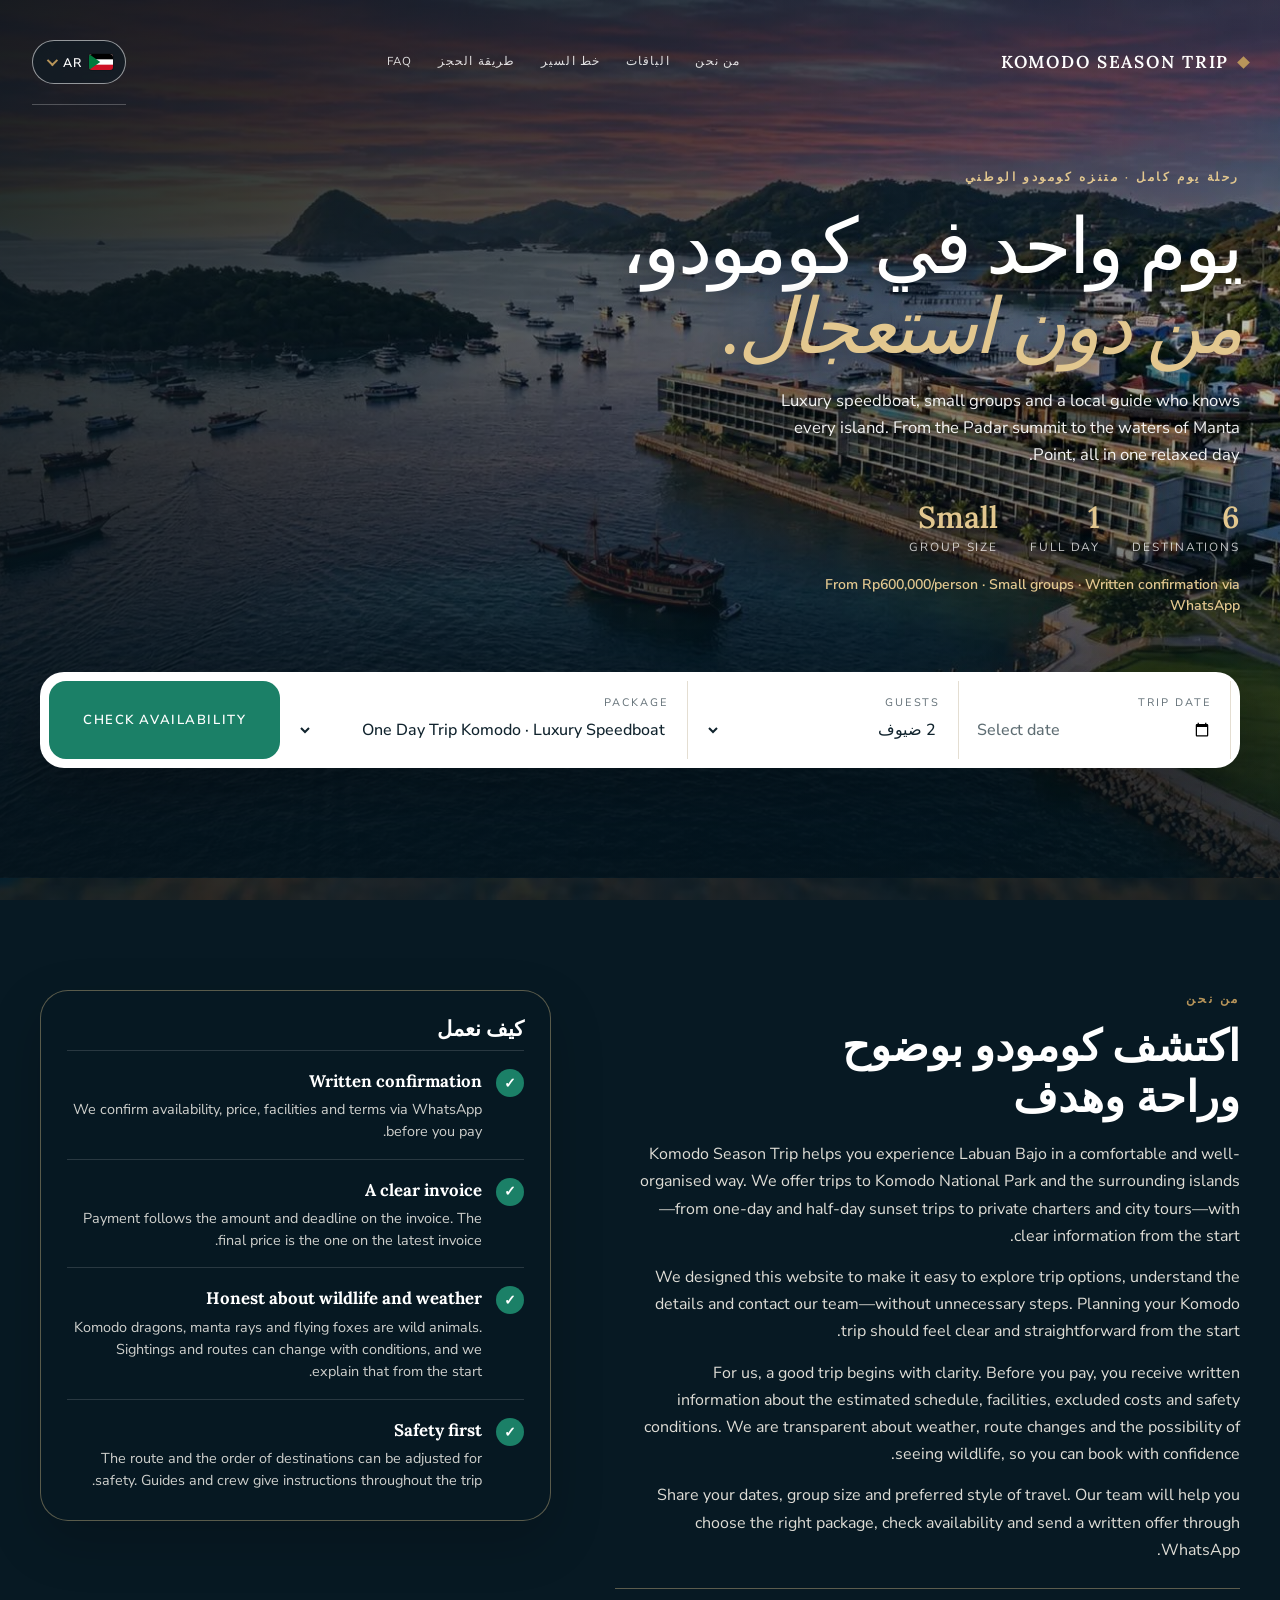
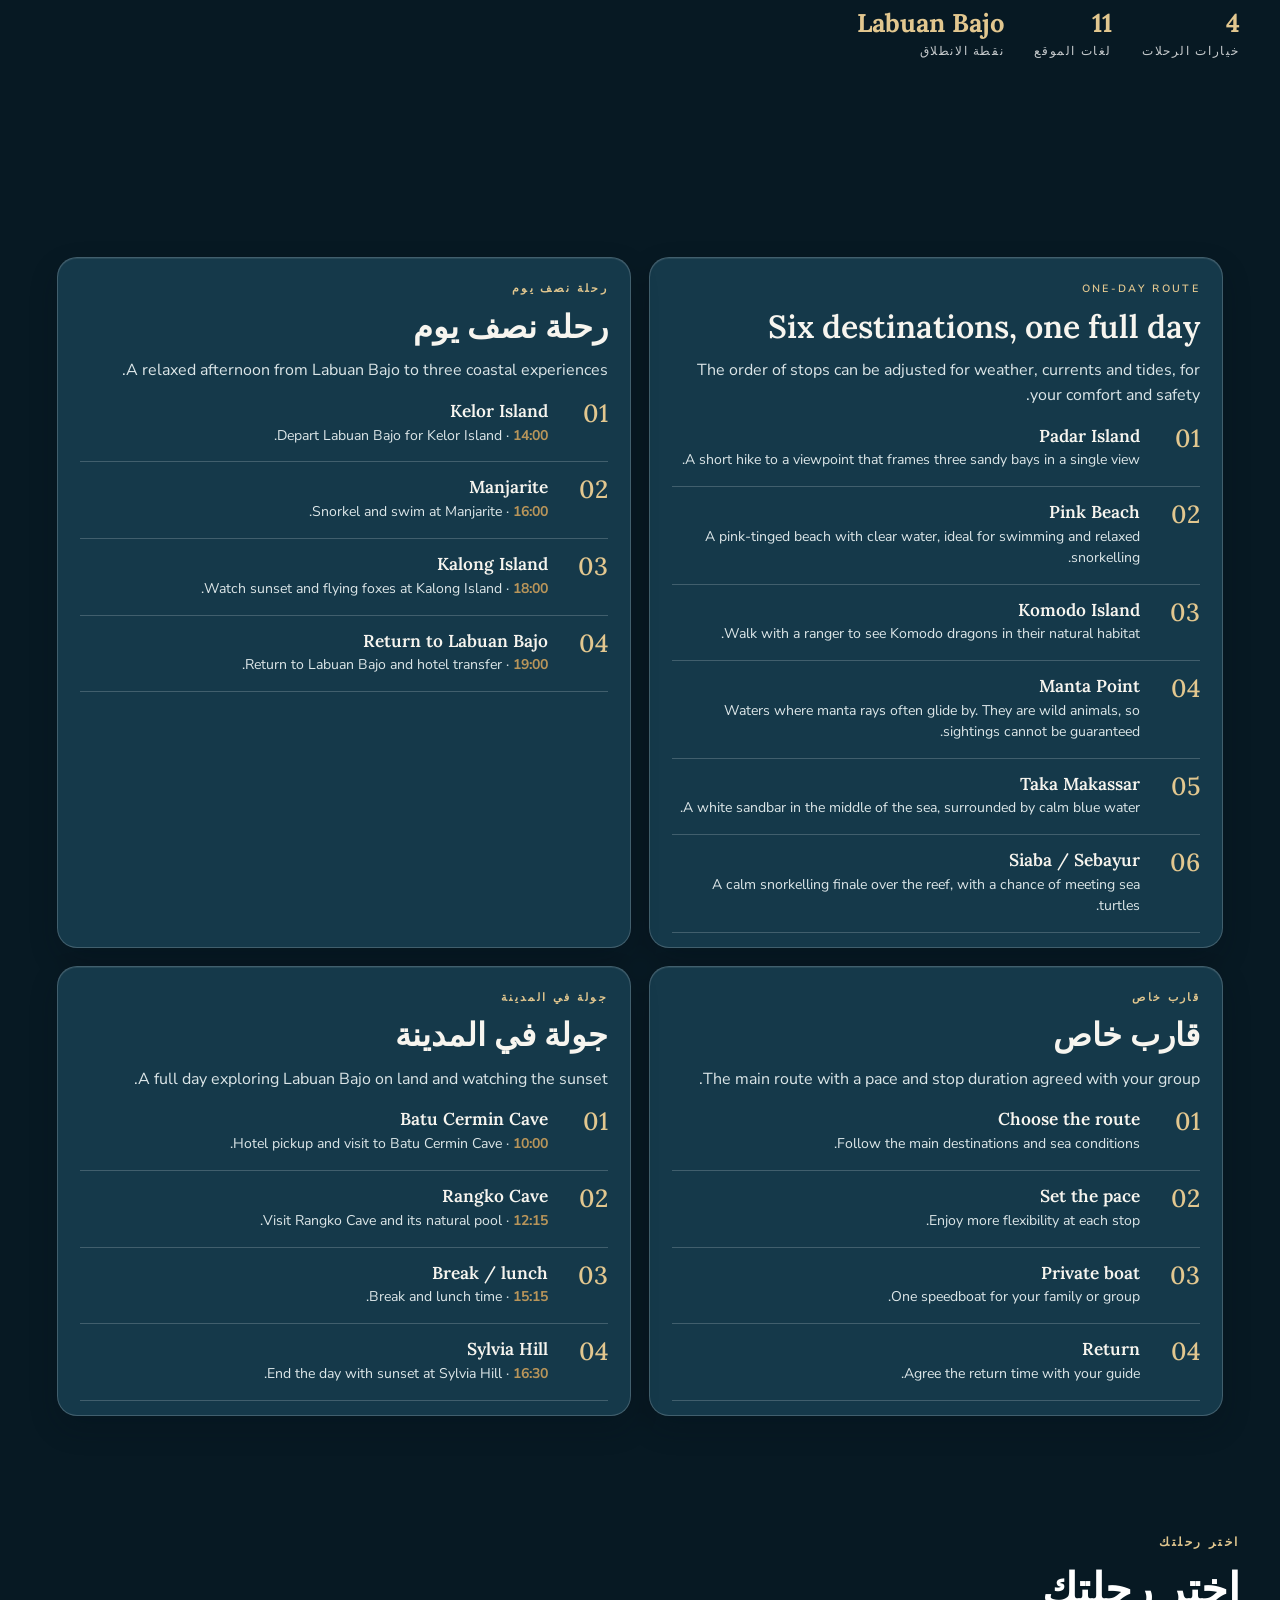
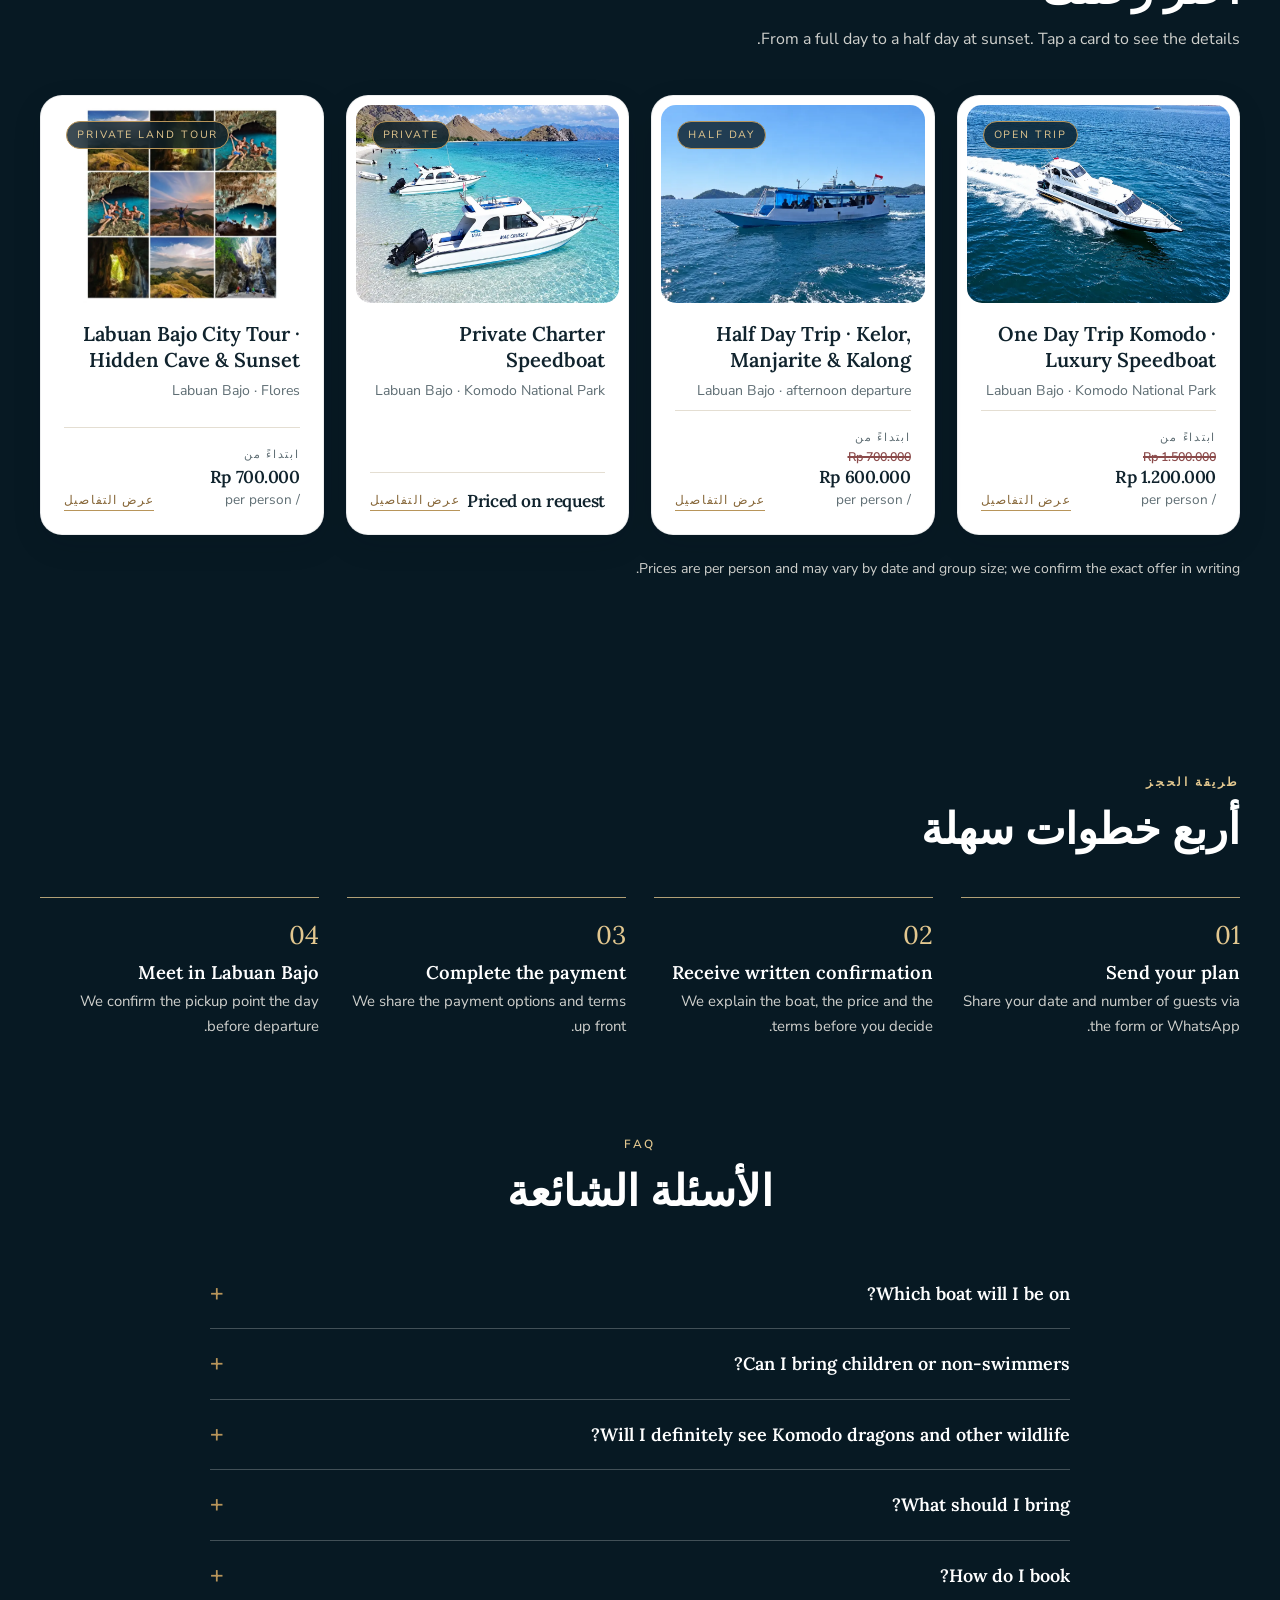
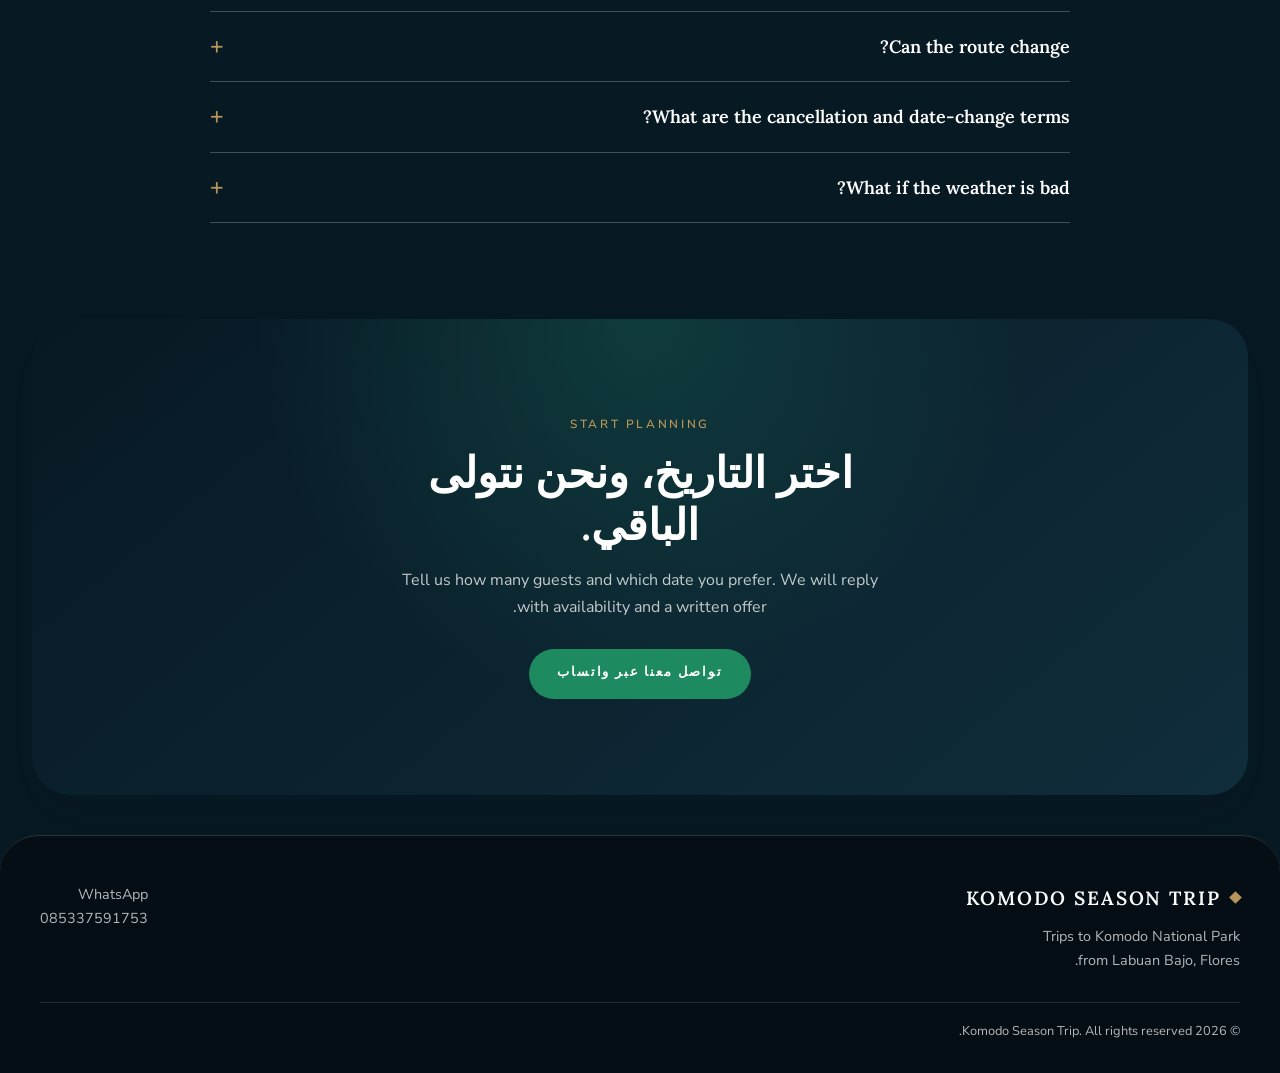
==== ar.html @ c56b6c40 "Add files via upload" ====
<!DOCTYPE html>
<html lang="ar" dir="rtl">
<head>
<meta charset="UTF-8">
<meta name="viewport" content="width=device-width, initial-scale=1, viewport-fit=cover">
<title>رحلات جزر كومودو من لابوان باجو | Komodo Season Trip</title>
<meta name="description" content="Komodo National Park tours from Labuan Bajo: luxury speedboat one day trip, half day sunset at Kalong Island, private charter and Rangko Cave city tour. Small groups, book via WhatsApp.">
<meta name="robots" content="index,follow,max-image-preview:large">
<meta property="og:type" content="website"><meta property="og:site_name" content="Komodo Season Trip">
<meta property="og:title" content="Komodo Island Tours from Labuan Bajo | Komodo Season Trip"><meta property="og:description" content="Komodo National Park tours from Labuan Bajo: luxury speedboat one day trip, half day sunset at Kalong Island, private charter and Rangko Cave city tour. Small groups, book via WhatsApp.">
<meta property="og:locale" content="ar_AE"><meta property="og:locale:alternate" content="id_ID"><meta property="og:locale:alternate" content="zh_CN"><meta property="og:locale:alternate" content="ms_MY"><meta property="og:locale:alternate" content="ru_RU"><meta property="og:locale:alternate" content="es_ES"><meta property="og:locale:alternate" content="pt_PT"><meta property="og:locale:alternate" content="it_IT"><meta property="og:locale:alternate" content="de_DE">
<meta property="og:image" content="https://darwin9415.github.io/Komodo-season-trip/hero.webp">
<meta name="twitter:card" content="summary_large_image">
<link rel="alternate" hreflang="id" href="https://darwin9415.github.io/Komodo-season-trip/">
<link rel="alternate" hreflang="en" href="https://darwin9415.github.io/Komodo-season-trip/en.html">
<link rel="alternate" hreflang="zh" href="https://darwin9415.github.io/Komodo-season-trip/zh.html">
<link rel="alternate" hreflang="ms" href="https://darwin9415.github.io/Komodo-season-trip/ms.html">
<link rel="alternate" hreflang="ru" href="https://darwin9415.github.io/Komodo-season-trip/ru.html">
<link rel="alternate" hreflang="es" href="https://darwin9415.github.io/Komodo-season-trip/es.html">
<link rel="alternate" hreflang="pt" href="https://darwin9415.github.io/Komodo-season-trip/pt.html">
<link rel="alternate" hreflang="it" href="https://darwin9415.github.io/Komodo-season-trip/it.html">
<link rel="alternate" hreflang="de" href="https://darwin9415.github.io/Komodo-season-trip/de.html"><link rel="alternate" hreflang="fr" href="https://darwin9415.github.io/Komodo-season-trip/fr.html"><link rel="alternate" hreflang="ar" href="https://darwin9415.github.io/Komodo-season-trip/ar.html">
<link rel="alternate" hreflang="x-default" href="https://darwin9415.github.io/Komodo-season-trip/">
<link rel="canonical" href="https://darwin9415.github.io/Komodo-season-trip/en.html">
<meta property="og:url" content="https://darwin9415.github.io/Komodo-season-trip/en.html">
<link rel="preconnect" href="https://fonts.googleapis.com">
<link rel="preconnect" href="https://fonts.gstatic.com" crossorigin>
<link href="https://fonts.googleapis.com/css2?family=Lora:ital,wght@0,500;0,600;0,700;1,500&family=Nunito+Sans:wght@400;500;600;700&display=swap" rel="stylesheet">
<script type="application/ld+json">{"@context": "https://schema.org", "@graph": [{"@type": "TravelAgency", "name": "Komodo Season Trip", "telephone": "+6285337591753", "areaServed": "Labuan Bajo, Flores, Indonesia", "description": "Komodo National Park tours from Labuan Bajo: luxury speedboat one day trip, half day sunset at Kalong Island, private charter and Rangko Cave city tour. Small groups, book via WhatsApp."}, {"@type": "TouristTrip", "name": "One Day Trip Komodo · Luxury Speedboat", "description": "An open (shared) full-day trip to six destinations in Komodo National Park by tourist speedboat from Labuan Bajo: Padar Island, Pink Beach, Komodo Island, Manta Point, Taka Makassar and Siaba or Sebayur. Hotel pickup in the Labuan Bajo area, lunch and a local guide are included.", "provider": {"@type": "TravelAgency", "name": "Komodo Season Trip"}, "offers": {"@type": "Offer", "priceCurrency": "IDR", "price": "1500000", "availability": "https://schema.org/InStock"}}, {"@type": "TouristTrip", "name": "رحلة نصف يوم · Kelor, Manjarite & Kalong", "description": "A relaxed half-day trip: sail from Labuan Bajo in the afternoon, stop at the unspoiled beach of Kelor Island, snorkel at Manjarite, then end the day with the sunset and thousands of flying foxes at Kalong Island. Hotel pickup and drop-off are included.", "provider": {"@type": "TravelAgency", "name": "Komodo Season Trip"}, "offers": {"@type": "Offer", "priceCurrency": "IDR", "price": "700000", "availability": "https://schema.org/InStock"}}, {"@type": "TouristTrip", "name": "Private Charter Speedboat", "description": "Charter a whole speedboat just for your family or group. The route follows the main package, while the pace and the time spent at each stop follow your wishes.", "provider": {"@type": "TravelAgency", "name": "Komodo Season Trip"}}, {"@type": "TouristTrip", "name": "Labuan Bajo جولة في المدينة · Hidden Cave & Sunset", "description": "A private day exploring the land side of Labuan Bajo: walking through Batu Cermin Cave, swimming in the clear pool of Rangko Cave, then ending with sunset at Sylvia Hill. Three experiences in one trip for 2–6 guests.", "provider": {"@type": "TravelAgency", "name": "Komodo Season Trip"}, "offers": {"@type": "Offer", "priceCurrency": "IDR", "price": "700000", "availability": "https://schema.org/InStock"}}]}</script>
<style>
:root{--navy:#08151f;--navy2:#0f2a3c;--gold:#b8955a;--gold2:#dcc08c;--ivory:#f6f3ed;--stone:#ebe5d9;--ink:#101c27;--muted:#67727c;--line:#e0d9ca;
--serif:"Lora",Georgia,"Times New Roman",serif;--sans:"Nunito Sans","Segoe UI",Arial,sans-serif}
*{box-sizing:border-box;margin:0;padding:0}
html{scroll-behavior:smooth}
body{font-variant-numeric:lining-nums;font-family:var(--sans);background:var(--ivory);color:var(--ink);line-height:1.65;font-size:16px;-webkit-font-smoothing:antialiased}
a{color:inherit;text-decoration:none}
svg{display:block}
:focus-visible{outline:2px solid var(--gold);outline-offset:3px}
.wrap{width:min(1140px,90%);margin-inline:auto}
.hide{display:none!important}
.eyebrow{font-size:.74rem;letter-spacing:.22em;text-transform:uppercase;color:var(--gold);font-weight:600}
h1,h2,h3{font-family:var(--serif);font-weight:600;letter-spacing:0;line-height:1.2}
h2{font-size:clamp(1.8rem,3.8vw,2.7rem)}
.btn{display:inline-block;background:var(--gold);color:#08151f;border:0;border-radius:2px;padding:14px 28px;font:600 .82rem var(--sans);letter-spacing:.14em;text-transform:uppercase;cursor:pointer;transition:background .2s}
.btn:hover{background:var(--gold2)}
.btn.ghost{background:transparent;color:inherit;border:1px solid currentColor}
.btn.ghost:hover{background:rgba(184,149,90,.12)}

/* header */
header.top{position:absolute;inset:0 0 auto;z-index:10;color:#fff}
.top .wrap{display:flex;align-items:center;justify-content:space-between;padding-block:24px;gap:20px}
.logo{font-family:var(--serif);font-size:1.15rem;font-weight:600;letter-spacing:.12em;text-transform:uppercase;display:flex;align-items:center;gap:12px}
.logo i{width:9px;height:9px;background:var(--gold);transform:rotate(45deg)}
nav.menu{display:flex;gap:34px;font-size:.82rem;letter-spacing:.12em;text-transform:uppercase}
nav.menu a{opacity:.85;padding:4px 0;border-bottom:1px solid transparent}
nav.menu a:hover{opacity:1;border-color:var(--gold)}
.top .btn{padding:10px 20px}
@media(max-width:860px){nav.menu{display:none}}

/* hero */
.hero{position:relative;color:#fff;min-height:720px;padding:190px 0 0;overflow:hidden;background:#08151f center/cover no-repeat}
.glow{position:absolute;right:10%;top:150px;width:420px;height:420px;border-radius:50%;background:radial-gradient(circle,rgba(220,192,140,.55),rgba(184,149,90,0) 66%);pointer-events:none}
.hero svg.scene{position:absolute;left:0;right:0;bottom:0;width:100%;height:42%;min-height:200px}
.hero .wrap{position:relative;z-index:2}
.hero h1{font-size:clamp(2.4rem,6vw,4.7rem);max-width:12ch;margin-top:18px;font-weight:500}
.hero h1 em{color:var(--gold2);font-style:italic}
.hero .lead{margin-top:22px;max-width:50ch;font-size:1.06rem;color:rgba(255,255,255,.82)}
.facts{display:flex;gap:34px;margin-top:34px;flex-wrap:wrap}
.facts div b{display:block;font-family:var(--serif);font-size:1.8rem;font-weight:600;color:var(--gold2);line-height:1}
.facts div span{font-size:.74rem;letter-spacing:.16em;text-transform:uppercase;opacity:.75}
.cari{position:relative;z-index:3;margin-top:56px;margin-bottom:-52px;background:#fff;color:var(--ink);padding:10px;display:grid;grid-template-columns:1fr 1fr 1.5fr auto;gap:0;box-shadow:0 30px 60px rgba(4,12,20,.35)}
.cari > div{padding:12px 20px;border-right:1px solid var(--line)}
.cari label{display:block;font-size:.68rem;letter-spacing:.18em;text-transform:uppercase;color:var(--muted);margin-bottom:2px}
.cari input,.cari select{width:100%;border:0;background:transparent;font:500 1rem var(--sans);color:var(--ink);padding:4px 0}
.cari .btn{align-self:stretch;border-radius:0;padding-inline:34px}
@media(max-width:900px){.cari{grid-template-columns:1fr 1fr;margin-bottom:-90px}.cari > div{border-bottom:1px solid var(--line)}.cari .btn{grid-column:1/-1;padding-block:16px}}
@media(max-width:520px){.cari{grid-template-columns:1fr}.cari > div{border-right:0}}


section{padding-block:80px}
.sec-head{max-width:640px;margin-bottom:42px}
.sec-head p{color:var(--muted);margin-top:12px}

/* paket */
.cards{display:grid;grid-template-columns:repeat(4,1fr);gap:24px}
@media(max-width:1100px){.cards{grid-template-columns:1fr 1fr}}
@media(max-width:620px){.cards{grid-template-columns:1fr}}
.card{background:#fff;border:1px solid var(--line);cursor:pointer;display:flex;flex-direction:column;transition:transform .25s,box-shadow .25s}
.card:hover{transform:translateY(-4px);box-shadow:0 22px 40px rgba(8,21,31,.12)}
.thumb{height:220px;position:relative;display:grid;place-items:center;color:var(--gold2)}
.has-photo{background-size:cover;background-position:center}.has-photo svg{display:none}
.t1{background:linear-gradient(145deg,#0f2a3c,#08151f)}
.t2{background:linear-gradient(145deg,#14485a,#0a2233)}
.t3{background:linear-gradient(145deg,#1d3a4a,#0a1b27)}
.thumb svg{width:84px;height:84px;opacity:.9}
.tag{position:absolute;left:16px;top:16px;background:rgba(8,21,31,.6);backdrop-filter:blur(4px);font-size:.66rem;letter-spacing:.18em;text-transform:uppercase;border:1px solid var(--gold);color:var(--gold2);padding:4px 10px}
.card .body{padding:24px;display:flex;flex-direction:column;gap:6px;flex:1}
.card h3{font-size:1.25rem}
.where{color:var(--muted);font-size:.88rem}
.score{font-size:.88rem;color:var(--muted)}.score b{color:var(--gold)}
.meta{margin-top:auto;padding-top:18px;border-top:1px solid var(--line);display:flex;justify-content:space-between;align-items:end;gap:10px}
.price small{display:block;font-size:.68rem;letter-spacing:.16em;text-transform:uppercase;color:var(--muted)}
.meta .price{display:flex;flex-direction:column;align-items:flex-start;gap:2px;min-width:0}.meta .price .price-old{display:block!important;margin:0;color:#8b4b4b;font-family:var(--sans);font-size:.86rem;font-weight:600;line-height:1.25;text-decoration-line:line-through;text-decoration-color:#8b4b4b;text-decoration-thickness:2px;white-space:nowrap}.meta .price strong{display:block;color:var(--ink);font-size:1.4rem;line-height:1.2}.price .price-old{display:block;margin:2px 0 0;color:var(--muted);font-size:.82rem;font-weight:500;line-height:1.2;text-decoration:line-through;text-decoration-thickness:1.5px}.price strong{font-family:var(--serif);font-size:1.35rem;font-weight:600}
.price em{font-style:normal;color:var(--muted);font-size:.85rem}
.more{font-size:.74rem;letter-spacing:.16em;text-transform:uppercase;color:var(--gold);border-bottom:1px solid var(--gold)}
.note{margin-top:22px;font-size:.88rem;color:var(--muted)}

/* rute */
.rute{background:linear-gradient(135deg,#fbfaf5 0%,#f7f5ed 48%,#eef5f2 100%);border:1px solid rgba(184,149,90,.22);box-shadow:0 18px 44px rgba(8,21,31,.10)}
.rgrid{display:grid;grid-template-columns:.9fr 1.1fr;gap:60px}
@media(max-width:860px){.rgrid{grid-template-columns:1fr;gap:30px}}
.rgrid .sec-head{position:sticky;top:40px;align-self:start}
@media(max-width:860px){.rgrid .sec-head{position:static}}
.stops{list-style:none}
.stops li{display:grid;grid-template-columns:70px 1fr;gap:16px;padding:22px 0;border-bottom:1px solid var(--line)}
.stops li:first-child{padding-top:0}
.stops b{font-family:var(--serif);font-size:1.9rem;color:var(--gold);line-height:1;font-weight:500}
.stops h3{font-size:1.25rem}
.stops p{color:var(--muted);font-size:.96rem;margin-top:4px}
.route-swipe-hint{display:flex;align-items:center;justify-content:center;gap:10px;width:max-content;max-width:100%;margin:14px auto 0;padding:7px 14px;border:1px solid rgba(184,149,90,.3);border-radius:999px;background:rgba(255,255,255,.74);color:var(--muted);font-size:.8rem;line-height:1.4;text-align:center}.route-swipe-hint span{color:var(--gold);font-size:1.15rem;font-weight:700}
.route-time{font-weight:700;color:var(--gold);white-space:nowrap}
.route-slides{display:block;width:100%;max-width:100%;height:auto;max-height:min(62vh,620px);min-height:0;overflow-x:hidden;overflow-y:auto;overscroll-behavior:auto;-webkit-overflow-scrolling:touch;scrollbar-width:thin;scrollbar-color:var(--gold) transparent;margin:0;padding:0 14px 8px;background:linear-gradient(180deg,rgba(255,255,255,.88),rgba(239,246,242,.78));border:1px solid rgba(184,149,90,.2);border-radius:22px;box-shadow:inset 0 1px 0 rgba(255,255,255,.85)}.route-slides::-webkit-scrollbar{width:8px}.route-slides::-webkit-scrollbar-thumb{background:var(--gold);border:2px solid rgba(255,255,255,.75);border-radius:8px}.route-slides::-webkit-scrollbar-track{background:rgba(224,217,202,.35);border-radius:8px}

.route-slide{display:block;width:100%;background:transparent;border:0;border-radius:0;padding:0}.route-slide+.route-slide{margin-top:30px;padding-top:30px;border-top:1px solid var(--line)}
.route-slide-grid{display:block;width:100%;background:transparent;border:0;border-radius:0;padding:0;box-shadow:none}
.route-slide .sec-head{margin-bottom:0}
.route-slide .sec-head h2{margin-top:10px;color:var(--ink)}
.route-slide .sec-head p{color:var(--muted);margin-top:12px}
.route-slide .eyebrow{font-size:.66rem;color:var(--gold)}
.route-stops{list-style:none;margin:0;padding:0}
.route-stops li{display:grid;grid-template-columns:70px 1fr;gap:16px;padding:22px 0;border-bottom:1px solid var(--line)}
.route-stops li:first-child{padding-top:0}
.route-stops b{font-family:var(--serif);font-size:1.9rem;color:var(--gold);line-height:1;font-weight:500}
.route-stops h3{font-size:1.25rem;margin:0;color:var(--ink)}
.route-stops p{color:var(--muted);font-size:.96rem;margin-top:4px;line-height:1.55}
@media(max-width:860px){.route-stops li{grid-template-columns:58px 1fr}}
@media(max-width:700px){.route-slides{max-height:min(58vh,520px);overflow-y:auto;padding:0 12px 8px}}



/* cara pesan */
.steps{display:grid;grid-template-columns:repeat(4,1fr);gap:28px;counter-reset:s}
@media(max-width:900px){.steps{grid-template-columns:repeat(2,1fr)}}
@media(max-width:520px){.steps{grid-template-columns:1fr}}
.step{counter-increment:s;border-top:1px solid var(--gold);padding-top:16px}
.step::before{content:"0" counter(s);font-family:var(--serif);font-size:1.6rem;color:var(--gold)}
.step h3{font-size:1.15rem;margin:4px 0 6px}
.step p{color:var(--muted);font-size:.93rem}

/* faq */
.faq{max-width:820px;margin-inline:auto}
details{border-bottom:1px solid var(--line);padding:20px 0}
summary{cursor:pointer;list-style:none;display:flex;justify-content:space-between;gap:16px;font-family:var(--serif);font-size:1.12rem;font-weight:600}
summary::-webkit-details-marker{display:none}
summary::after{content:"+";color:var(--gold);font-size:1.6rem;line-height:1}
details[open] summary::after{content:"–"}
details p{color:var(--muted);margin-top:10px;max-width:66ch}

/* cta */
.cta{background:linear-gradient(135deg,var(--navy),var(--navy2));color:#fff;text-align:center}
.cta h2{max-width:18ch;margin:12px auto 0}
.cta p{color:rgba(255,255,255,.75);margin:16px auto 28px;max-width:48ch}
footer.foot{background:#050e15;color:rgba(255,255,255,.7);padding:46px 0 30px;font-size:.9rem}
.foot .row{display:flex;justify-content:space-between;flex-wrap:wrap;gap:24px}
.foot .logo{color:#fff;font-size:1.2rem}
.foot a:hover{color:var(--gold2)}
.foot .copy{margin-top:30px;padding-top:18px;border-top:1px solid rgba(255,255,255,.12);font-size:.8rem}

/* panel detail – modal full dengan sudut membulat */
.overlay{
  position:fixed;inset:0;z-index:50;
  background:rgba(0,0,0,.4);
  opacity:0;visibility:hidden;
  transition:opacity .25s ease,visibility .25s ease;
}
.overlay.on{opacity:1;visibility:visible}
.panel{
  position:fixed;
  left:50%;
  top:50%;
  right:auto;bottom:auto;
  width:min(1100px,calc(100vw - 40px));
  max-width:calc(100vw - 40px);
  height:min(92vh,900px);
  max-height:min(92vh,900px);
  background:#fff;
  z-index:60;
  transform:translate(-50%,-46%) scale(.985);
  opacity:0;visibility:hidden;
  transition:transform .28s ease,opacity .28s ease,visibility .28s ease;
  display:flex;flex-direction:column;
  border-radius:24px;
  overflow:hidden;
  box-shadow:0 28px 70px rgba(8,21,31,.32);
  color:var(--ink);
  pointer-events:none;
}
.panel.on{
  transform:translate(-50%,-50%) scale(1);
  opacity:1;visibility:visible;
  pointer-events:auto;
}
.panel .scroll{overflow-y:auto;flex:1;min-height:0;-webkit-overflow-scrolling:touch;padding-bottom:12px}
.p-hero{height:auto;aspect-ratio:16/9;max-height:320px;position:relative;display:grid;place-items:center;color:var(--gold2);margin:0;border-radius:0}
.p-hero.has-photo{background-size:cover;background-position:center}
.p-hero.gal{aspect-ratio:16/9;max-height:340px}
.p-hero svg{width:100px;height:100px}
.p-close{
  position:absolute;right:16px;top:16px;z-index:5;
  width:42px;height:42px;border-radius:50%;
  border:1px solid rgba(255,255,255,.5);
  background:rgba(8,21,31,.55);color:#fff;
  font-size:1.45rem;cursor:pointer;line-height:1;
  display:grid;place-items:center;
  transition:background .2s,border-color .2s;
}
.p-close:hover{background:rgba(8,21,31,.85);border-color:var(--gold)}
.p-body{padding:26px 32px 10px}
.p-body h2{font-size:1.75rem;color:var(--ink)}
.p-sub{color:var(--muted);margin-top:4px}
.p-score{margin-top:10px;color:var(--muted);font-size:.9rem}.p-score b{color:var(--gold)}
.p-body p.desc{margin-top:16px;max-width:70ch}
.p-body h3{font-size:1.15rem;margin:26px 0 12px;color:var(--ink)}
.spec{display:grid;grid-template-columns:1fr 1fr;gap:1px;background:var(--line);border:1px solid var(--line);border-radius:16px;overflow:hidden}
.spec div{background:#fff;padding:14px 16px}
.spec small{display:block;color:var(--muted);font-size:.66rem;letter-spacing:.16em;text-transform:uppercase}
.spec b{font-size:.95rem;font-weight:500}
.tiers{grid-template-columns:repeat(3,1fr)}.tiers b{font-family:var(--serif);font-size:1.1rem;font-weight:600}
.chips{display:flex;flex-wrap:wrap;gap:8px;list-style:none}
.chips li{border:1px solid var(--line);padding:5px 14px;font-size:.84rem;border-radius:999px}
.itin{list-style:none;border-left:1px solid var(--gold);margin:0 0 0 6px;max-width:100%}.itin li{display:grid;grid-template-columns:max-content minmax(0,1fr);align-items:start;column-gap:16px;padding:0 0 10px 20px;position:relative;width:fit-content;max-width:100%}.itin li::before{content:"";position:absolute;left:-5px;top:7px;width:9px;height:9px;background:var(--gold);transform:rotate(45deg)}.itin b{font-weight:700;font-size:.92rem;letter-spacing:.01em;white-space:nowrap}.itin span{color:var(--muted);font-size:.9rem;min-width:0}
.pinc{display:grid;grid-template-columns:1fr 1fr;gap:16px}
@media(max-width:480px){.pinc{grid-template-columns:1fr}}
.pinc ul{list-style:none;font-size:.9rem}
.pinc li{padding:4px 0 4px 20px;position:relative}
.pinc .y li::before{content:"✓";color:var(--gold);position:absolute;left:0;font-weight:700}
.pinc .n li::before{content:"–";color:var(--muted);position:absolute;left:3px}
.book{
  border-top:1px solid var(--line);
  padding:16px 28px 20px;
  display:flex;align-items:center;gap:14px;
  background:#fff;flex-shrink:0;flex-wrap:wrap;
}
.book .price{flex:1;min-width:120px}
.book input[type=date]{border:1px solid var(--line);padding:10px 12px;font:inherit;background:#fff;max-width:170px;border-radius:12px}
.book .btn{padding:12px 22px;border-radius:999px}
@media(max-width:700px){
  .panel{
    width:calc(100vw - 16px);
    max-width:calc(100vw - 16px);
    height:min(94vh,100%);
    max-height:min(94vh,100%);
    border-radius:20px;
  }
  /* Keep the 16:9 ratio on photo slides on small screens. */
  .p-hero,.p-hero.gal{max-height:none}
  .book input[type=date]{flex:1;max-width:none}
  .p-body{padding:18px 18px 8px}
  .p-body h2{font-size:1.4rem}
  .p-body p.desc{max-width:none}
}
body.lock{overflow:hidden}

/* dialog pesanan */
dialog.od{border:0;width:min(480px,94vw);padding:0;margin:auto;color:var(--ink);background:#fff}
dialog.od::backdrop{background:rgba(4,12,20,.65)}
.od form,.od .o-done{padding:30px;display:grid;gap:14px}
.od h2{font-size:1.65rem}
.od .o-boat{color:var(--gold);font-weight:600;margin-top:-6px}
.od label{display:block;font-size:.68rem;letter-spacing:.16em;text-transform:uppercase;color:var(--muted);margin-bottom:4px}
.od input,.od textarea{width:100%;border:1px solid var(--line);padding:11px 12px;font:inherit;background:#fff;color:var(--ink)}
.od textarea{min-height:76px;resize:vertical}
.o-two{display:grid;grid-template-columns:1fr 1fr;gap:12px}
@media(max-width:420px){.o-two{grid-template-columns:1fr}}
.o-err{color:#b3261e;font-size:.9rem}
.o-act{display:flex;gap:10px;justify-content:flex-end;flex-wrap:wrap}
.od .btn.ghost{color:var(--ink)}

/* foto latar hero (tertanam, tidak perlu file terpisah) */
.hero{background-image:linear-gradient(90deg,rgba(8,21,31,.78) 0%,rgba(8,21,31,.45) 55%,rgba(8,21,31,.2) 100%),linear-gradient(180deg,rgba(8,21,31,.55) 0%,rgba(8,21,31,0) 30%,rgba(8,21,31,0) 62%,rgba(8,21,31,.7) 100%),url(hero.webp);background-position:center 55%}
.hero h1{max-width:15ch;text-wrap:balance;text-shadow:0 2px 24px rgba(4,12,20,.45)}
.hero .lead,.facts{text-shadow:0 1px 14px rgba(4,12,20,.5)}
/* header rapi di layar menengah */
.logo{white-space:nowrap;font-size:1.3rem;letter-spacing:.12em}
nav.menu{gap:28px}nav.menu a,.top .btn{white-space:nowrap}
@media(max-width:980px){nav.menu{display:none}}

/* ===== bingkai melengkung & foto sesuai bingkai ===== */
.btn{border-radius:999px}
.top .btn.ghost{border-radius:999px}
.hero{border-radius:0}
.cari{border-radius:30px}.cari .btn{border-radius:22px}
.card{border-radius:26px;overflow:hidden;padding:12px}
.card .body{padding:18px 10px 8px}
.thumb{height:auto;aspect-ratio:4/3;border-radius:0}
.tag{border-radius:999px}
.panel{/* side radius disabled – using centered modal */}
.p-hero{/* aspect handled in modal panel CSS */}
.spec{border-radius:18px;overflow:hidden}
.chips li{border-radius:999px}
.book input[type=date],.od input,.od textarea{border-radius:14px}
dialog.od{border-radius:30px;overflow:hidden}
.rute,.cta{margin-inline:clamp(10px,2.5vw,36px);border-radius:38px}
.rute{border:1px solid var(--line)}
footer.foot{border-radius:38px 38px 0 0;margin-top:40px}
@media(max-width:600px){.panel{/* bottom sheet radius disabled */}}

/* ===== foto utama: bingkai persegi (tidak melengkung), rasio 4:3 pas dengan foto ===== */
.card{padding:10px}
.card .body{padding:20px 14px 14px}
.thumb{border-radius:0}
.p-hero{margin:14px 14px 0;border-radius:0;max-height:none}
/* foto selalu memenuhi frame (menimpa rule .t1/.t2 yang me-reset ukuran latar) */
.thumb.has-photo,.p-hero.has-photo{background-size:cover;background-position:center;background-repeat:no-repeat}
.thumb.has-photo.fit-contain,.p-hero.has-photo.fit-contain{background-size:contain;background-color:#fff}

/* ===== latar situs: foto Padar (sedikit blur) + warna huruf menyesuaikan ===== */
body{background:#0a1620;color:#f6f3ed}
body::before{content:"";position:fixed;inset:0;z-index:-1;background:linear-gradient(rgba(8,21,31,.46),rgba(8,21,31,.62)),url(bg.webp) center/cover no-repeat}
.pil h3,.sec-head h2,.step h3,summary{color:#fff}
.pil p,.sec-head p,.note,.step p,details p{color:rgba(246,243,237,.84)}
.pil b,.step::before{color:var(--gold2)}
.pil,.step{border-top-color:var(--gold2)}
#paket .eyebrow,#cara .eyebrow,#faq .eyebrow{color:var(--gold2)}
details{border-bottom-color:rgba(255,255,255,.24)}
.card,.rute,.panel{color:var(--ink)}
.card h3,.rute h2,.rute h3,.panel h2,.panel h3{color:var(--ink)}
.rute .sec-head p{color:var(--muted)}
.rute .eyebrow{color:var(--gold)}
/* tombol Cek ketersediaan: hijau */
.cari .btn{background:#1e8a5f;color:#fff}
.cari .btn:hover{background:#17724f}

/* ===== kotak pencarian di hero: tampil penuh & rapi di HP ===== */
html{overflow-x:hidden}
.hs{height:70px}
.cari>div{min-width:0}
.cari input,.cari select{min-width:0;max-width:100%}
.dph{position:relative}
.dph span{position:absolute;left:0;top:50%;transform:translateY(-50%);pointer-events:none;color:var(--muted);font-weight:500}
.dph.has span,.dph:focus-within span{display:none}
.dph:not(.has) input:not(:focus){color:transparent}
@media(max-width:900px){
  .hero{padding-top:150px}
  .hs{height:40px}
  .cari{grid-template-columns:1fr 1fr;margin-top:40px;margin-bottom:0;padding:8px;border-radius:26px}
  .cari>div{padding:10px 14px;border-right:0;border-bottom:1px solid var(--line)}
  .cari>div:nth-child(1){border-right:1px solid var(--line)}
  .cari>div:nth-child(3){grid-column:1/-1}
  .cari .btn{grid-column:1/-1;margin-top:8px;padding:16px;border-radius:20px}
}
@media(max-width:520px){
  .cari{grid-template-columns:1fr}
  .cari>div:nth-child(1){border-right:0}
}

/* ===== semua tombol WhatsApp berwarna hijau ===== */
a.btn[data-wa],#p-wa,#o-wa{background:#1e8a5f!important;color:#fff!important;border:0!important}
a.btn[data-wa]:hover,#p-wa:hover,#o-wa:hover{background:#17724f!important}
/* ===== bar pemesanan di panel: rapi di HP ===== */
.book .price strong,.book .price em{white-space:nowrap}
.book .dph{flex:1;min-width:150px}
.book .dph input[type=date]{width:100%;max-width:none;padding:11px 12px}
.book .dph span{left:14px}
@media(max-width:600px){
  .book{gap:10px}
  .book .price{flex:1 1 100%}
  .book .btn{flex:1 1 150px;text-align:center}
}

/* ===== galeri foto di panel detail ===== */
.p-hero.gal{display:block;background:#0a1620;overflow:hidden}
.gal .sl{position:absolute;inset:0;width:100%;height:100%;display:flex;overflow-x:auto;scroll-snap-type:x mandatory;scrollbar-width:none;-webkit-overflow-scrolling:touch}
.gal .sl::-webkit-scrollbar{display:none}
.gal figure{flex:0 0 100%;width:100%;min-width:100%;scroll-snap-align:center;position:relative;margin:0}
.gal figure img{width:100%;height:100%;object-fit:cover;display:block}
.gal figure.ct{background:#fff}
.gal figure.ct img{object-fit:contain}
.gal figcaption{position:absolute;left:0;right:0;bottom:0;padding:38px 16px 30px;background:linear-gradient(transparent,rgba(8,21,31,.75));color:#fff;font-size:.86rem}
.gal .cnt{position:absolute;left:14px;top:14px;z-index:2;background:rgba(8,21,31,.6);color:#fff;font-size:.74rem;letter-spacing:.1em;padding:5px 12px;border-radius:999px}
.gal .nav{position:absolute;top:50%;transform:translateY(-50%);z-index:2;width:38px;height:38px;border-radius:50%;border:1px solid rgba(255,255,255,.6);background:rgba(8,21,31,.55);color:#fff;font-size:1.4rem;line-height:1;cursor:pointer}
.gal .swipe-hint{position:absolute;left:50%;top:14px;transform:translateX(-50%);z-index:2;padding:5px 11px;border:1px solid rgba(255,255,255,.3);border-radius:999px;background:rgba(8,21,31,.62);color:#fff;font-size:.72rem;line-height:1.4;white-space:nowrap;pointer-events:none}
.gal .prev{left:10px}.gal .next{right:10px}
.gal .dots{position:absolute;left:0;right:0;bottom:12px;z-index:2;display:flex;justify-content:center;gap:6px}
.gal .dots i{width:7px;height:7px;border-radius:50%;background:rgba(255,255,255,.5);transition:width .2s}
.gal .dots i.on{background:var(--gold2);width:18px;border-radius:6px}
.p-close{z-index:3}
/* Desktop: make the gallery span the full modal width. */
@media(min-width:701px){
  /* Desktop mengikuti mode mobile: galeri penuh dengan rasio 16:9. */
  .p-hero.gal{height:auto;aspect-ratio:16/9;max-height:none}
  .gal figure img{object-fit:cover}
}
@media(hover:none){.gal .nav{display:none}}

/* ===== bagian informasi tambahan paket (aturan, FAQ) ===== */
.warn{margin-top:16px;padding:12px 14px;border-left:3px solid var(--gold);background:#faf6ec;border-radius:0 14px 14px 0;font-size:.92rem;line-height:1.55}
.inote{margin-top:10px;font-size:.88rem;color:var(--muted);line-height:1.55}
.xinfo{margin-top:26px}
.acc{border-top:1px solid var(--line)}.acc:last-child{border-bottom:1px solid var(--line)}
.acc>summary{cursor:pointer;list-style:none;display:flex;justify-content:space-between;gap:12px;padding:15px 0;font-family:var(--serif);font-size:1.08rem;font-weight:600}
.acc>summary::-webkit-details-marker{display:none}
.acc>summary::after{content:"+";color:var(--gold);font-size:1.4rem;line-height:1}
.acc[open]>summary::after{content:"–"}
.accb{padding:0 0 16px;font-size:.92rem;line-height:1.6}
.accb p{margin:0 0 10px}
.ilist{margin:0 0 10px 1.15rem;padding:0}.ilist li{margin:4px 0}
.qa{border-top:1px solid var(--line)}
.qa>summary{cursor:pointer;list-style:none;padding:11px 0;font-weight:600;font-size:.93rem;display:flex;justify-content:space-between;gap:10px}
.qa>summary::-webkit-details-marker{display:none}
.qa>summary::after{content:"+";color:var(--gold)}
.qa[open]>summary::after{content:"–"}
.qa p{margin:0 0 12px;color:var(--muted)}

/* ===== panel detail: tampilan rapi & profesional (semua paket, semua bahasa) ===== */
.p-body h3{display:flex;align-items:center;gap:10px;margin:30px 0 14px}
.p-body h3::before{content:"";width:22px;height:2px;background:var(--gold);flex:none}
.spec>div:last-child:nth-child(odd){grid-column:1/-1}
.itin b{font-weight:700;letter-spacing:.01em}
.callout{display:flex;gap:12px;align-items:flex-start;margin-top:14px;padding:13px 15px;background:#f1f6f8;border-radius:14px;font-size:.88rem;line-height:1.55;color:var(--ink)}
.callout b{flex:none;width:20px;height:20px;border-radius:50%;background:var(--gold);color:#fff;display:grid;place-items:center;font:700 .78rem var(--serif);font-style:italic;margin-top:1px}
.xinfo{margin-top:30px;display:grid;gap:10px}
.acc{border:1px solid var(--line);border-radius:16px;background:#fff;overflow:hidden}
.acc:last-child{border-bottom:1px solid var(--line)}
.acc>summary{color:var(--ink);padding:15px 16px;font-size:1.05rem}
.acc[open]>summary{background:#faf6ec;border-bottom:1px solid var(--line)}
.accb{padding:14px 16px 6px}
.accb p{color:var(--ink);margin:0 0 12px}
.accb p.inote{color:var(--muted);font-size:.86rem;margin:2px 0 12px}
.ilist{margin:0 0 12px;padding:0;list-style:none}
.ilist li{position:relative;padding:5px 0 5px 26px;font-size:.92rem;line-height:1.55}
.ilist li::before{content:"";position:absolute;left:8px;top:15px;width:6px;height:6px;background:var(--gold);transform:rotate(45deg)}
ol.ilist{counter-reset:o}ol.ilist li{counter-increment:o;padding-left:32px}
ol.ilist li::before{content:counter(o);left:0;top:6px;width:20px;height:20px;border-radius:50%;transform:none;background:var(--gold);color:#fff;font:700 .72rem var(--sans);display:grid;place-items:center}
.acc.yes .ilist li::before{content:"✓";left:3px;top:5px;width:auto;height:auto;background:none;transform:none;color:#1e8a5f;font:700 .95rem var(--sans)}
.acc.no .ilist li::before{content:"✕";left:3px;top:5px;width:auto;height:auto;background:none;transform:none;color:#b3261e;font:700 .85rem var(--sans)}
.qa{border-top:1px solid var(--line)}
.accb>.qa:first-child{border-top:0}
.qa>summary{color:var(--ink);padding:13px 0;font-weight:600;font-size:.95rem;line-height:1.4}
.qa p{color:var(--muted);margin:0 0 14px}
@media(prefers-reduced-motion:reduce){*{transition:none!important;scroll-behavior:auto!important}}

/* ===== Tentang kami ===== */
.about{padding:150px 0 10px;color:#f6f3ed}
.ab-grid{display:grid;grid-template-columns:1.1fr .9fr;gap:48px;align-items:start}
.ab-text h2{margin:10px 0 18px;max-width:20ch;color:#fff}
.ab-text p{color:rgba(246,243,237,.88);margin:0 0 14px;max-width:60ch;line-height:1.7}
.ab-facts{display:flex;gap:30px;flex-wrap:wrap;margin:24px 0 26px;padding-top:20px;border-top:1px solid rgba(220,192,140,.4)}
.ab-facts b{display:block;font-family:var(--serif);font-size:1.6rem;color:var(--gold2);line-height:1.1}
.ab-facts span{font-size:.72rem;letter-spacing:.14em;text-transform:uppercase;color:rgba(255,255,255,.78)}
.ab-card{background:rgba(8,21,31,.64);-webkit-backdrop-filter:blur(8px);backdrop-filter:blur(8px);border:1px solid rgba(220,192,140,.35);border-radius:28px;padding:26px 26px 12px}
.ab-card h3{font-family:var(--serif);font-size:1.3rem;color:#fff;margin:0 0 8px}
.ab-card ul{list-style:none;margin:0;padding:0}
.ab-card li{display:flex;gap:14px;padding:16px 0;border-top:1px solid rgba(255,255,255,.14)}
.ab-card .ck{flex:none;width:28px;height:28px;border-radius:50%;background:#1e8a5f;color:#fff;display:grid;place-items:center;font-weight:700;font-size:.9rem;margin-top:2px}
.ab-card li b{display:block;font-family:var(--serif);font-size:1.05rem;color:#fff;margin-bottom:3px}
.ab-card li p{margin:0;font-size:.9rem;color:rgba(246,243,237,.84);line-height:1.55}
@media(max-width:900px){.about{padding-top:60px}.ab-grid{grid-template-columns:1fr;gap:30px}}

/* ===== multi bahasa ===== */
.hr{display:flex;align-items:center;gap:10px}
.lang{position:relative}
.lang summary{list-style:none;cursor:pointer;border:1px solid rgba(255,255,255,.55);border-radius:999px;padding:9px 14px;font:600 .78rem var(--sans);letter-spacing:.04em;white-space:nowrap;display:flex;align-items:center;gap:6px;color:#fff;background:rgba(8,21,31,.28)}
.lang summary::-webkit-details-marker{display:none}
.lang ul{position:absolute;right:0;top:calc(100% + 8px);background:#fff;color:var(--ink);border-radius:18px;padding:6px;list-style:none;min-width:190px;box-shadow:0 18px 40px rgba(4,12,20,.3);z-index:30}
.lang li a{display:block;padding:10px 14px;border-radius:12px;font-size:.92rem}
.lang li a:hover,.lang li a[aria-current]{background:#f1ece2}
@media(max-width:560px){.top .btn{display:none}.logo{font-size:1rem;letter-spacing:.08em}}
h1,h2,h3{overflow-wrap:break-word;hyphens:auto}
.fl{width:24px;height:16px;border-radius:3px;box-shadow:0 0 0 1px rgba(0,0,0,.2);flex:none;display:block;overflow:hidden}
.lang summary{gap:8px}
.lang summary::after{content:"";width:6px;height:6px;border-right:2px solid currentColor;border-bottom:2px solid currentColor;transform:rotate(45deg) translateY(-2px);margin-left:2px;font-size:0}
.lang[open] summary::after{content:"";transform:rotate(-135deg) translateY(-1px)}
.lang li a{display:flex;align-items:center;gap:12px}
html[lang="zh"]{--sans:"Nunito Sans","PingFang SC","Hiragino Sans GB","Microsoft YaHei","Noto Sans SC",sans-serif;--serif:"Lora","Songti SC","Noto Serif SC","SimSun",serif}
html[lang="zh"] .hero h1{max-width:11em}
html[lang="zh"] .eyebrow,html[lang="zh"] .more,html[lang="zh"] .btn{letter-spacing:.04em}

/* ===== mobile hamburger & drawer ===== */
.nav-toggle{display:none;align-items:center;justify-content:center;width:44px;height:44px;border:1px solid rgba(255,255,255,.35);background:rgba(8,21,31,.35);backdrop-filter:blur(6px);border-radius:10px;cursor:pointer;color:#fff;padding:0;flex-shrink:0}
.nav-toggle svg{width:22px;height:22px}
.nav-toggle .ic-close{display:none}
.nav-toggle[aria-expanded="true"] .ic-open{display:none}
.nav-toggle[aria-expanded="true"] .ic-close{display:block}
.mnav{position:fixed;inset:0 0 auto 0;top:0;z-index:40;background:rgba(8,21,31,.97);color:#fff;padding:88px 24px 28px;transform:translateY(-110%);opacity:0;visibility:hidden;transition:transform .28s ease,opacity .28s ease,visibility .28s;max-height:100vh;overflow-y:auto;-webkit-overflow-scrolling:touch}
.mnav.on{transform:none;opacity:1;visibility:visible}
.mnav nav{display:flex;flex-direction:column;gap:4px}
.mnav a{display:block;padding:14px 8px;font-size:1rem;letter-spacing:.08em;text-transform:uppercase;border-bottom:1px solid rgba(255,255,255,.1);opacity:.92}
.mnav a:hover,.mnav a:focus-visible{opacity:1;color:var(--gold2)}
.mnav .mnav-wa{margin-top:22px;display:inline-flex;align-items:center;justify-content:center;width:100%;text-align:center}
body.nav-open{overflow:hidden}
@media(max-width:980px){
  .nav-toggle{display:inline-flex}
  nav.menu{display:none!important}
  .top .wrap{gap:12px}
  .hr{display:flex;align-items:center;gap:10px}
}
@media(min-width:981px){
  .mnav{display:none!important}
}
/* hero CTA clarity */
.hero-cta-note{margin-top:14px;font-size:.88rem;color:rgba(255,255,255,.78);max-width:52ch;line-height:1.5}
.hero-cta-note strong{color:var(--gold2);font-weight:600}
.cari-micro{margin-top:12px;font-size:.8rem;color:rgba(255,255,255,.7);text-align:center;max-width:48ch;margin-inline:auto}
@media(max-width:900px){
  .cari-micro{margin-bottom:8px}
}
</style>
<link rel="stylesheet" href="premium.css">
<style>html[dir="rtl"]{direction:rtl}html[dir="rtl"] body{text-align:right}html[dir="rtl"] .lang ul{left:0;right:auto}html[dir="rtl"] .hero-copy,html[dir="rtl"] .sec-head,html[dir="rtl"] .card,html[dir="rtl"] .p-body{text-align:right}html[dir="rtl"] .ilist li{padding-left:0;padding-right:26px}html[dir="rtl"] .ilist li::before{left:auto;right:8px}html[dir="rtl"] .itin{border-left:0;border-right:1px solid var(--gold);margin-left:0;margin-right:6px}html[dir="rtl"] .itin li{padding-left:0;padding-right:20px}html[dir="rtl"] .itin li::before{left:auto;right:-5px}</style></head>
<body><svg xmlns="http://www.w3.org/2000/svg" style="position:absolute;width:0;height:0;overflow:hidden" aria-hidden="true"><defs><symbol id="f-id" viewBox="0 0 30 20"><rect width="30" height="10" fill="#e70011"/><rect y="10" width="30" height="10" fill="#fff"/></symbol><symbol id="f-en" viewBox="0 0 30 20"><rect width="30" height="20" fill="#012169"/><path d="M0 0L30 20M30 0L0 20" stroke="#fff" stroke-width="4"/><path d="M0 0L30 20M30 0L0 20" stroke="#c8102e" stroke-width="1.5"/><path d="M15 0V20M0 10H30" stroke="#fff" stroke-width="6.5"/><path d="M15 0V20M0 10H30" stroke="#c8102e" stroke-width="3.6"/></symbol><symbol id="f-zh" viewBox="0 0 30 20"><rect width="30" height="20" fill="#de2910"/><polygon fill="#ffde00" points="5.00,2.00 5.68,4.07 7.85,4.07 6.09,5.36 6.76,7.43 5.00,6.15 3.24,7.43 3.91,5.36 2.15,4.07 4.32,4.07"/><polygon fill="#ffde00" points="10.86,1.49 10.40,2.04 10.75,2.66 10.09,2.39 9.61,2.92 9.66,2.21 9.00,1.91 9.70,1.74 9.78,1.03 10.16,1.63"/><polygon fill="#ffde00" points="12.99,3.86 12.35,4.19 12.44,4.90 11.93,4.39 11.28,4.70 11.60,4.06 11.12,3.53 11.82,3.64 12.17,3.01 12.29,3.72"/><polygon fill="#ffde00" points="12.96,7.27 12.25,7.31 12.04,8.00 11.78,7.33 11.06,7.34 11.62,6.89 11.38,6.21 11.99,6.60 12.56,6.17 12.38,6.86"/><polygon fill="#ffde00" points="10.78,9.62 10.11,9.39 9.65,9.94 9.67,9.22 9.00,8.95 9.69,8.75 9.74,8.04 10.14,8.63 10.84,8.45 10.40,9.02"/></symbol><symbol id="f-ms" viewBox="0 0 30 20"><rect y="0.000" width="30" height="1.4286" fill="#cc0001"/><rect y="1.429" width="30" height="1.4286" fill="#fff"/><rect y="2.857" width="30" height="1.4286" fill="#cc0001"/><rect y="4.286" width="30" height="1.4286" fill="#fff"/><rect y="5.714" width="30" height="1.4286" fill="#cc0001"/><rect y="7.143" width="30" height="1.4286" fill="#fff"/><rect y="8.571" width="30" height="1.4286" fill="#cc0001"/><rect y="10.000" width="30" height="1.4286" fill="#fff"/><rect y="11.429" width="30" height="1.4286" fill="#cc0001"/><rect y="12.857" width="30" height="1.4286" fill="#fff"/><rect y="14.286" width="30" height="1.4286" fill="#cc0001"/><rect y="15.714" width="30" height="1.4286" fill="#fff"/><rect y="17.143" width="30" height="1.4286" fill="#cc0001"/><rect y="18.571" width="30" height="1.4286" fill="#fff"/><rect width="15" height="11.43" fill="#010066"/><circle cx="5.3" cy="5.7" r="3.2" fill="#fc0"/><circle cx="6.2" cy="5.7" r="2.6" fill="#010066"/><polygon fill="#fc0" points="10.60,2.90 11.12,4.62 12.79,3.95 11.77,5.43 13.33,6.32 11.54,6.45 11.81,8.22 10.60,6.90 9.39,8.22 9.66,6.45 7.87,6.32 9.43,5.43 8.41,3.95 10.08,4.62"/></symbol><symbol id="f-ru" viewBox="0 0 30 20"><rect width="30" height="20" fill="#fff"/><rect y="6.67" width="30" height="6.67" fill="#0039a6"/><rect y="13.33" width="30" height="6.67" fill="#d52b1e"/></symbol><symbol id="f-es" viewBox="0 0 30 20"><rect width="30" height="20" fill="#aa151b"/><rect y="5" width="30" height="10" fill="#f1bf00"/></symbol><symbol id="f-pt" viewBox="0 0 30 20"><rect width="30" height="20" fill="#f00"/><rect width="12" height="20" fill="#060"/><circle cx="12" cy="10" r="3.6" fill="none" stroke="#fc0" stroke-width="1"/><rect x="10.3" y="8.3" width="3.4" height="3.6" rx=".6" fill="#fff" stroke="#f00" stroke-width=".7"/></symbol><symbol id="f-it" viewBox="0 0 30 20"><rect width="30" height="20" fill="#fff"/><rect width="10" height="20" fill="#009246"/><rect x="20" width="10" height="20" fill="#ce2b37"/></symbol><symbol id="f-de" viewBox="0 0 30 20"><rect width="30" height="6.67" fill="#000"/><rect y="6.67" width="30" height="6.67" fill="#d00"/><rect y="13.33" width="30" height="6.67" fill="#ffce00"/></symbol><symbol id="f-fr" viewBox="0 0 30 20"><rect width="10" height="20" fill="#0055a4"/><rect x="10" width="10" height="20" fill="#fff"/><rect x="20" width="10" height="20" fill="#ef4135"/></symbol><symbol id="f-ar" viewBox="0 0 30 20"><rect width="30" height="20" fill="#ce1126"/><rect width="30" height="13.33" fill="#fff"/><rect width="30" height="6.67" fill="#000"/><polygon fill="#007a3d" points="0,0 14,10 0,20"/></symbol></defs></svg>

<header class="top">
  <div class="wrap">
    <a class="logo" href="#"><i></i>Komodo Season Trip</a>
    <nav class="menu" aria-label="Main menu">
      <a href="#tentang">من نحن</a><a href="#paket">الباقات</a><a href="#rute">خط السير</a><a href="#cara">طريقة الحجز</a><a href="#faq">FAQ</a>
    </nav>
    <div class="hr"><details class="lang"><summary aria-label="Language / Bahasa"><svg class="fl" viewBox="0 0 30 20" aria-hidden="true"><use href="#f-ar"/></svg><span>AR</span></summary><ul><li><a href="index.html" hreflang="id" lang="id"><svg class="fl" viewBox="0 0 30 20" aria-hidden="true"><use href="#f-id"/></svg><span>Bahasa Indonesia</span></a></li><li><a href="en.html" hreflang="en" lang="en"><svg class="fl" viewBox="0 0 30 20" aria-hidden="true"><use href="#f-en"/></svg><span>English</span></a></li><li><a href="zh.html" hreflang="zh" lang="zh"><svg class="fl" viewBox="0 0 30 20" aria-hidden="true"><use href="#f-zh"/></svg><span>中文（简体）</span></a></li><li><a href="ms.html" hreflang="ms" lang="ms"><svg class="fl" viewBox="0 0 30 20" aria-hidden="true"><use href="#f-ms"/></svg><span>Bahasa Melayu</span></a></li><li><a href="ru.html" hreflang="ru" lang="ru"><svg class="fl" viewBox="0 0 30 20" aria-hidden="true"><use href="#f-ru"/></svg><span>Русский</span></a></li><li><a href="es.html" hreflang="es" lang="es"><svg class="fl" viewBox="0 0 30 20" aria-hidden="true"><use href="#f-es"/></svg><span>Español</span></a></li><li><a href="pt.html" hreflang="pt" lang="pt"><svg class="fl" viewBox="0 0 30 20" aria-hidden="true"><use href="#f-pt"/></svg><span>Português</span></a></li><li><a href="it.html" hreflang="it" lang="it"><svg class="fl" viewBox="0 0 30 20" aria-hidden="true"><use href="#f-it"/></svg><span>Italiano</span></a></li><li><a href="de.html" hreflang="de" lang="de"><svg class="fl" viewBox="0 0 30 20" aria-hidden="true"><use href="#f-de"/></svg><span>Deutsch</span></a></li><li><a href="fr.html" hreflang="fr" lang="fr"><svg class="fl" viewBox="0 0 30 20"><use href="#f-fr"/></svg><span>Français</span></a></li><li><a href="ar.html" hreflang="ar" lang="ar"><svg class="fl" viewBox="0 0 30 20"><use href="#f-ar"/></svg><span>العربية</span></a></li></ul></details><button type="button" class="nav-toggle" id="nav-toggle" aria-label="Open menu" data-open="Open menu" data-close="Close menu" aria-expanded="false" aria-controls="mnav"><svg class="ic-open" viewBox="0 0 24 24" fill="none" stroke="currentColor" stroke-width="2" stroke-linecap="round" aria-hidden="true"><path d="M4 7h16M4 12h16M4 17h16"/></svg><svg class="ic-close" viewBox="0 0 24 24" fill="none" stroke="currentColor" stroke-width="2" stroke-linecap="round" aria-hidden="true"><path d="M6 6l12 12M18 6L6 18"/></svg></button></div>
  </div>
</header>
<div class="mnav" id="mnav" role="dialog" aria-modal="true" aria-label="Main menu" hidden><nav aria-label="Main menu">
      <a href="#tentang">من نحن</a><a href="#paket">الباقات</a><a href="#rute">خط السير</a><a href="#cara">طريقة الحجز</a><a href="#faq">FAQ</a>
    </nav></div>

<div class="hero">
  <div class="wrap">
    <div class="eyebrow">رحلة يوم كامل · متنزه كومودو الوطني</div>
    <h1>يوم واحد في كومودو، <em>من دون استعجال.</em></h1>
    <p class="lead">Luxury speedboat, small groups and a local guide who knows every island. From the Padar summit to the waters of Manta Point, all in one relaxed day.</p>
    <div class="facts"><div><b>6</b><span>Destinations</span></div><div><b>1</b><span>Full day</span></div><div><b>Small</b><span>Group size</span></div></div>

    <p class="hero-cta-note"><strong>From Rp600,000/person · Small groups · Written confirmation via WhatsApp</strong></p>
    <form class="cari" id="cari" aria-label="Check availability">
      <div><label for="h-date">Trip date</label><div class="dph"><span>Select date</span><input type="date" id="h-date" required></div></div>
      <div><label for="h-guests">Guests</label><select id="h-guests"></select></div>
      <div><label for="h-pkg">Package</label><select id="h-pkg"></select></div>
      <button class="btn" type="submit">Check availability</button>
    </form>
    <p class="cari-micro">لا حاجة للدفع الآن. سنتحقق من التوفر ونرسل عرضاً مكتوباً أولاً.</p>
  </div>
  <div class="hs"></div>
</div>

<main>
<section class="about" id="tentang">
  <div class="wrap"><div class="ab-grid">
    <div class="ab-text">
      <div class="eyebrow">من نحن</div>
      <h2>اكتشف كومودو بوضوح وراحة وهدف</h2><p>Komodo Season Trip helps you experience Labuan Bajo in a comfortable and well-organised way. We offer trips to Komodo National Park and the surrounding islands—from one-day and half-day sunset trips to private charters and city tours—with clear information from the start.</p><p>We designed this website to make it easy to explore trip options, understand the details and contact our team—without unnecessary steps. Planning your Komodo trip should feel clear and straightforward from the start.</p><p>For us, a good trip begins with clarity. Before you pay, you receive written information about the estimated schedule, facilities, excluded costs and safety conditions. We are transparent about weather, route changes and the possibility of seeing wildlife, so you can book with confidence.</p><p>Share your dates, group size and preferred style of travel. Our team will help you choose the right package, check availability and send a written offer through WhatsApp.</p>
      <div class="ab-facts"><div><b>4</b><span>خيارات الرحلات</span></div><div><b>11</b><span>لغات الموقع</span></div><div><b>Labuan Bajo</b><span>نقطة الانطلاق</span></div></div>
      
    </div>
    <aside class="ab-card" aria-label="كيف نعمل">
      <h3>كيف نعمل</h3>
      <ul>
        <li><span class="ck" aria-hidden="true">✓</span><div><b>Written confirmation</b><p>We confirm availability, price, facilities and terms via WhatsApp before you pay.</p></div></li>
        <li><span class="ck" aria-hidden="true">✓</span><div><b>A clear invoice</b><p>Payment follows the amount and deadline on the invoice. The final price is the one on the latest invoice.</p></div></li>
        <li><span class="ck" aria-hidden="true">✓</span><div><b>Honest about wildlife and weather</b><p>Komodo dragons, manta rays and flying foxes are wild animals. Sightings and routes can change with conditions, and we explain that from the start.</p></div></li>
        <li><span class="ck" aria-hidden="true">✓</span><div><b>Safety first</b><p>The route and the order of destinations can be adjusted for safety. Guides and crew give instructions throughout the trip.</p></div></li>
      </ul>
    </aside>
  </div></div>
</section>
<section class="rute" id="rute"><div class="wrap"><div aria-label="Other package routes" class="route-slides"><article class="route-slide"><div class="route-slide-grid"><div class="sec-head"><div class="eyebrow">One-day route</div><h2 style="margin-top:10px">Six destinations, one full day</h2><p>The order of stops can be adjusted for weather, currents and tides, for your comfort and safety.</p></div><ol class="stops">
<li><b>01</b><div><h3>Padar Island</h3><p>A short hike to a viewpoint that frames three sandy bays in a single view.</p></div></li>
<li><b>02</b><div><h3>Pink Beach</h3><p>A pink-tinged beach with clear water, ideal for swimming and relaxed snorkelling.</p></div></li>
<li><b>03</b><div><h3>Komodo Island</h3><p>Walk with a ranger to see Komodo dragons in their natural habitat.</p></div></li>
<li><b>04</b><div><h3>Manta Point</h3><p>Waters where manta rays often glide by. They are wild animals, so sightings cannot be guaranteed.</p></div></li>
<li><b>05</b><div><h3>Taka Makassar</h3><p>A white sandbar in the middle of the sea, surrounded by calm blue water.</p></div></li>
<li><b>06</b><div><h3>Siaba / Sebayur</h3><p>A calm snorkelling finale over the reef, with a chance of meeting sea turtles.</p></div></li>
</ol></div></article>
<article class="route-slide"><div class="route-slide-grid"><div class="sec-head"><div class="eyebrow">رحلة نصف يوم</div><h2>رحلة نصف يوم</h2><p>A relaxed afternoon from Labuan Bajo to three coastal experiences.</p></div><ol class="route-stops"><li><b>01</b><div><h3>Kelor Island</h3><p><span class="route-time">14:00</span> · Depart Labuan Bajo for Kelor Island.</p></div></li><li><b>02</b><div><h3>Manjarite</h3><p><span class="route-time">16:00</span> · Snorkel and swim at Manjarite.</p></div></li><li><b>03</b><div><h3>Kalong Island</h3><p><span class="route-time">18:00</span> · Watch sunset and flying foxes at Kalong Island.</p></div></li><li><b>04</b><div><h3>Return to Labuan Bajo</h3><p><span class="route-time">19:00</span> · Return to Labuan Bajo and hotel transfer.</p></div></li></ol></div></article>
<article class="route-slide"><div class="route-slide-grid"><div class="sec-head"><div class="eyebrow">قارب خاص</div><h2>قارب خاص</h2><p>The main route with a pace and stop duration agreed with your group.</p></div><ol class="route-stops"><li><b>01</b><div><h3>Choose the route</h3><p>Follow the main destinations and sea conditions.</p></div></li><li><b>02</b><div><h3>Set the pace</h3><p>Enjoy more flexibility at each stop.</p></div></li><li><b>03</b><div><h3>Private boat</h3><p>One speedboat for your family or group.</p></div></li><li><b>04</b><div><h3>Return</h3><p>Agree the return time with your guide.</p></div></li></ol></div></article>
<article class="route-slide"><div class="route-slide-grid"><div class="sec-head"><div class="eyebrow">جولة في المدينة</div><h2>جولة في المدينة</h2><p>A full day exploring Labuan Bajo on land and watching the sunset.</p></div><ol class="route-stops"><li><b>01</b><div><h3>Batu Cermin Cave</h3><p><span class="route-time">10:00</span> · Hotel pickup and visit to Batu Cermin Cave.</p></div></li><li><b>02</b><div><h3>Rangko Cave</h3><p><span class="route-time">12:15</span> · Visit Rangko Cave and its natural pool.</p></div></li><li><b>03</b><div><h3>Break / lunch</h3><p><span class="route-time">15:15</span> · Break and lunch time.</p></div></li><li><b>04</b><div><h3>Sylvia Hill</h3><p><span class="route-time">16:30</span> · End the day with sunset at Sylvia Hill.</p></div></li></ol></div></article>
</div><p class="route-swipe-hint"><span aria-hidden="true">↓</span>Scroll down inside this panel to see all routes<span aria-hidden="true">↓</span></p></div>


</section>

<section id="paket" style="padding-top:20px">
  <div class="wrap">
    <div class="sec-head"><div class="eyebrow">اختر رحلتك</div><h2 style="margin-top:10px">اختر رحلتك</h2><p>From a full day to a half day at sunset. Tap a card to see the details.</p></div>
    <div class="cards" id="cards"></div>
    <p class="note">Prices are per person and may vary by date and group size; we confirm the exact offer in writing.</p>
  </div>
</section>
<section id="cara">
  <div class="wrap">
    <div class="sec-head"><div class="eyebrow">طريقة الحجز</div><h2 style="margin-top:10px">أربع خطوات سهلة</h2></div>
    <div class="steps">
      <div class="step"><h3>Send your plan</h3><p>Share your date and number of guests via the form or WhatsApp.</p></div>
      <div class="step"><h3>Receive written confirmation</h3><p>We explain the boat, the price and the terms before you decide.</p></div>
      <div class="step"><h3>Complete the payment</h3><p>We share the payment options and terms up front.</p></div>
      <div class="step"><h3>Meet in Labuan Bajo</h3><p>We confirm the pickup point the day before departure.</p></div>
    </div>
  </div>
</section>

<section id="faq" style="padding-top:0">
  <div class="wrap faq">
    <div class="sec-head" style="margin-inline:auto;text-align:center"><div class="eyebrow">FAQ</div><h2 style="margin-top:10px">الأسئلة الشائعة</h2></div>
    <details><summary>Which boat will I be on?</summary><p>You choose the boat class. We confirm the name of the boat before departure and it always matches the class you booked.</p></details>
    <details><summary>Can I bring children or non-swimmers?</summary><p>Yes. Tell us the child's age so we can prepare life jackets and a suitable snorkelling spot. Non-swimmers can join wearing a life jacket in safe waters, accompanied by the guide.</p></details>
    <details><summary>Will I definitely see Komodo dragons and other wildlife?</summary><p>Komodo dragons live wild in their habitat. Guides and rangers know the best areas, but encounters with wildlife, including manta rays, turtles and flying foxes, cannot be promised.</p></details>
    <details><summary>What should I bring?</summary><p>Reef-safe sunscreen, a hat, sunglasses, a change of clothes, a towel, comfortable shoes for light trekking, and personal medication if needed.</p></details>
    <details><summary>How do I book?</summary><p>Fill in the booking form or contact us on WhatsApp. We confirm availability, price and terms in writing before you pay.</p></details>
    <details><summary>Can the route change?</summary><p>Yes. The route and order of stops may be changed, shortened, or swapped due to weather, currents, tides, or safety. Your guide will explain any changes on the day.</p></details>
    <details><summary>What are the cancellation and date-change terms?</summary><p>Cancellation, date changes, and refunds may differ by package, date, and operating conditions. Please ask for the written terms via WhatsApp before you pay.</p></details>
    <details><summary>What if the weather is bad?</summary><p>For safety, the trip may be adjusted, postponed, or cancelled. Date-change or refund options follow the terms we confirm in writing at booking.</p></details>

  </div>
</section>

<section class="cta">
  <div class="wrap">
    <div class="eyebrow">Start planning</div>
    <h2>اختر التاريخ، ونحن نتولى الباقي.</h2>
    <p>Tell us how many guests and which date you prefer. We will reply with availability and a written offer.</p>
    <a class="btn" data-wa href="https://wa.me/6285337591753" target="_blank" rel="noopener">تواصل معنا عبر واتساب</a>
  </div>
</section>
</main>

<footer class="foot">
  <div class="wrap">
    <div class="row">
      <div><a class="logo" href="#"><i></i>Komodo Season Trip</a><p style="margin-top:10px">Trips to Komodo National Park<br>from Labuan Bajo, Flores.</p></div>
      <div><p>WhatsApp<br><a data-wa id="wa-text" href="https://wa.me/6285337591753" target="_blank" rel="noopener">0853-3759-1753</a></p></div>
    </div>
    <div class="copy">© 2026 Komodo Season Trip. All rights reserved.</div>
  </div>
</footer>

<div class="overlay" id="overlay"></div>
<aside class="panel" id="panel" role="dialog" aria-modal="true" aria-labelledby="p-title" aria-hidden="true">
  <div class="scroll" id="p-content"></div>
  <div class="book">
    <div class="price"><small id="p-from"></small><del id="p-old-price" class="price-old hide"></del><strong id="p-price"></strong> <em id="p-unit"></em></div>
    <div class="dph" id="p-dph"><span>Select date</span><input type="date" id="p-date" aria-label="Trip date"></div>
    <button type="button" class="btn hide" id="p-order">Book now</button>
    <a class="btn" id="p-wa" href="https://wa.me/6285337591753" target="_blank" rel="noopener">احجز عبر واتساب</a>
  </div>
</aside>

<dialog class="od" id="od" aria-labelledby="o-title">
  <form id="ofm">
    <h2 id="o-title">احجز رحلتك</h2>
    <p class="o-boat" id="o-boat"></p>
    <div><label for="o-name">Full name</label><input type="text" id="o-name" required maxlength="80" autocomplete="name"></div>
    <div><label for="o-phone">WhatsApp number</label><input type="tel" id="o-phone" required placeholder="+62 … / +44 …" autocomplete="tel"></div>
    <div class="o-two">
      <div><label for="o-guests">Guests</label><input type="number" id="o-guests" min="1" max="50" value="2" required></div>
      <div><label for="o-date">Trip date</label><input type="date" id="o-date" required></div>
    </div>
    <div><label for="o-note">Notes (optional)</label><textarea id="o-note" maxlength="500" placeholder="Children's ages, special needs, etc."></textarea></div>
    <input type="text" id="o-hp" tabindex="-1" autocomplete="off" aria-hidden="true" style="position:absolute;left:-9999px">
    <p class="o-err hide" id="o-err"></p>
    <div class="o-act"><button type="button" class="btn ghost" id="o-cancel">Cancel</button><button class="btn" id="o-send">Send booking</button></div>
  </form>
  <div class="o-done hide" id="o-done">
    <h2>Booking sent</h2>
    <p>Thank you. We will contact you on WhatsApp to confirm availability and payment.</p>
    <div class="o-act"><a class="btn" id="o-wa" href="https://wa.me/6285337591753" target="_blank" rel="noopener">Confirm via WhatsApp</a><button type="button" class="btn ghost" id="o-close">Close</button></div>
  </div>
</dialog>

<script>
var WA='6285337591753', ORDER_URL='';
var LANG='ar',T={"view":"عرض التفاصيل","from":"ابتداءً من","sum":"الملخص","tiers":"السعر لكل شخص","fac":"المرافق","route2":"خط سير الرحلة","inc_note":"يشمل وملاحظات","close_panel":"إغلاق اللوحة","prev":"الصورة السابقة","next":"الصورة التالية","swipe":"اسحب لعرض الصور","err_phone":"رقم واتساب غير صالح. يرجى إدخال رمز الدولة.","sending":"جارٍ الإرسال…","err_send":"لم يتم إرسال الحجز. تحقق من الاتصال أو احجز عبر واتساب.","guest_n":"%n ضيوف","guest_more":"أكثر من 10","wa_interest":"مرحباً Komodo Season Trip، أنا مهتم بـ %n.","wa_date":"التاريخ: %s.","wa_guests":"الضيوف: %s.","wa_ask":"يرجى مشاركة التوفر والسعر.","wa_order":"مرحباً Komodo Season Trip، أنا %p وقد حجزت للتو %n.","wa_confirm":"يرجى التأكيد.","o_send":"إرسال الحجز","locale":"ar-AE"},curIdx=0;
function applySalePrice(b){var ref=String(b.oldp||'')+' '+String(b.p||''),name=String(b.n||'').toLowerCase();if(/city[\s-]*tour|lawatan bandar|tur darat|tour della città|city tour|городской тур|城市游/.test(name)){delete b.oldp;b.p='Rp 700.000'}else if(/1[., ]500[., ]000/.test(ref)||/one[\s-]*day|full[\s-]*day|satu hari|ganzer tag|intera giornata|un día completo|um dia inteiro|полный день|一日/.test(name)&&!/half[\s-]*day|半日/.test(name)){b.oldp='Rp 1.500.000';b.p='Rp 1.200.000'}else if(/700[., ]000/.test(ref)||/half[\s-]*day|setengah hari|separuh hari|halbtag|mezza giornata|medio día|meio dia|тур на полдня|半日/.test(name)){b.oldp='Rp 700.000';b.p='Rp 600.000'}return b}function loc(b){var t=LANG!=='id'&&b.tr&&(b.tr[LANG]||b.tr.en);if(!t)return applySalePrice(b);var o={};for(var k in b)o[k]=b[k];['n','w','tag','pu','p','d','sp','f','it','y','x','pt','itn','warn','rt','info','faq','faqt'].forEach(function(k){if(t[k]!=null)o[k]=t[k]});return applySalePrice(o)}
function msg(){return Array.prototype.filter.call(arguments,Boolean).join(' ')}
var BOATS=[{"n":"One Day Trip Komodo · Speedboat Luxury","w":"Labuan Bajo · Taman Nasional Komodo","tag":"Open trip","ik":"motor","p":"Rp 1.200.000","pu":"per orang","s":"","r":0,"d":"Open trip (sharing) satu hari penuh menjelajahi enam destinasi Taman Nasional Komodo dengan speedboat wisata dari Labuan Bajo: Pulau Padar, Pink Beach, Pulau Komodo, Manta Point, Taka Makassar, dan Siaba atau Sebayur. Penjemputan hotel di area Labuan Bajo, makan siang, dan pemandu lokal sudah termasuk.","sp":[["Durasi","Satu hari penuh"],["Jenis trip","Open trip atau sharing trip dengan peserta lain dalam satu speedboat"],["Minimum booking","1 orang"],["Kapal","Speedboat wisata. Nama dan jenis kapal dapat berbeda sesuai ketersediaan. Detail kapal dikonfirmasi sebelum keberangkatan."],["Kapasitas","Mengikuti jenis speedboat yang tersedia pada tanggal perjalanan"],["Destinasi","6 destinasi"],["Penjemputan","Hotel atau titik temu di area Labuan Bajo, sekitar 06.00–06.30 WITA"]],"f":[],"it":[["06.00–06.30 WITA","Penjemputan peserta dari hotel atau titik temu di area Labuan Bajo."],["06.30–07.00 WITA","Perjalanan menuju pelabuhan, check-in, dan persiapan naik speedboat."],["07.00 WITA","Speedboat berangkat dari Labuan Bajo."],["Sekitar 08.30–09.00 WITA","Tiba di Pulau Padar. Trekking ringan menuju area pemandangan dan berfoto."],["Sekitar 10.00–10.30 WITA","Mengunjungi Pink Beach untuk berenang, snorkeling, atau bersantai sesuai kondisi."],["Sekitar 12.00 WITA","Mengunjungi Pulau Komodo dan mengikuti jalur trekking yang ditentukan bersama ranger."],["Sekitar 13.00 WITA","Makan siang atau waktu istirahat sesuai fasilitas paket."],["Sekitar 14.00 WITA","Mengunjungi Manta Point untuk snorkeling apabila kondisi laut memungkinkan."],["Sekitar 15.00 WITA","Mengunjungi Taka Makassar apabila kondisi pasang surut dan cuaca memungkinkan."],["Sekitar 15.30–16.00 WITA","Mengunjungi Siaba atau Sebayur untuk snorkeling atau menikmati perairan sekitar sesuai kondisi."],["Sekitar 16.30–17.30 WITA","Perjalanan kembali menuju Labuan Bajo."],["Sekitar 17.00–18.00 WITA","Tiba di Labuan Bajo dan perjalanan selesai."]],"y":[],"x":[],"img":"","on":true,"ic":"Speedboat PUKAYA melaju","gal":[["pukaya-01.webp","Tampak luar speedboat"],["pukaya-02.webp","Kabin dengan kursi nyaman"],["pukaya-03.webp","Kursi kabin dan pendingin ruangan"],["pukaya-04.webp","Lorong kabin penumpang"],["pukaya-05.webp","Kabin penumpang, tampak lebar"],["pukaya-06.webp","Toilet di dalam kapal"],["pukaya-07.webp","Ruang kemudi"],["pukaya-08.webp","Dek depan dengan tempat duduk"],["pukaya-09.webp","Dek belakang"]],"rt":"Jadwal perkiraan","itn":"Jadwal di atas merupakan perkiraan. Waktu tiba, durasi di setiap destinasi, dan urutan rute dapat berubah mengikuti cuaca, gelombang, arus, pasang surut, kepadatan lokasi, arahan ranger, jadwal pelabuhan, dan pertimbangan keselamatan. Tidak ada jaminan bahwa semua destinasi dapat dikunjungi apabila kondisi tidak memungkinkan.","warn":"Penting: tiket masuk Taman Nasional Komodo dan biaya resmi lain belum termasuk dalam harga paket, kecuali dinyatakan berbeda pada invoice atau konfirmasi booking. Rincian biaya diinformasikan sebelum pembayaran.","info":[{"t":"Fasilitas yang termasuk","open":true,"k":"yes","b":[["ul",["Speedboat wisata pulang-pergi dari Labuan Bajo.","Pemandu lokal.","Alat snorkeling dasar.","Jaket pelampung.","Air mineral.","Makan siang.","Penjemputan dan pengantaran hotel di area Labuan Bajo.","Ranger atau pemandu lokal di area Pulau Komodo sesuai ketentuan taman nasional.","Dokumentasi perjalanan menggunakan kamera, GoPro, dan drone apabila kondisi cuaca, lokasi, izin, dan operasional memungkinkan."]],["note","Nama dan jenis speedboat dapat berbeda sesuai ketersediaan. Dokumentasi drone tidak dapat dijamin karena bergantung pada cuaca, angin, lokasi, izin, dan kondisi operasional."]]},{"t":"Tidak termasuk","open":true,"k":"no","b":[["ul",["Tiket pesawat.","Hotel atau akomodasi di Labuan Bajo.","Tiket masuk Taman Nasional Komodo.","Biaya konservasi, retribusi, atau biaya resmi lain dari pengelola destinasi.","Biaya pelabuhan atau biaya lokal lain apabila berlaku.","Konsumsi pribadi di luar makan siang, air mineral, dan fasilitas paket.","Pakaian renang.","Handuk.","Fins atau perlengkapan pribadi lainnya jika tidak disediakan.","Obat-obatan pribadi.","Obat anti-mabuk laut.","Asuransi perjalanan.","Pengeluaran pribadi.","Tip sukarela untuk pemandu dan kru kapal.","Destinasi di luar itinerary One Day Trip.","Biaya lain yang tidak tercantum dalam konfirmasi booking."]],["note","Tiket taman nasional, retribusi, dan biaya resmi lainnya dapat berubah mengikuti ketentuan pengelola destinasi. Rincian biaya akan diinformasikan sebelum pembayaran."]]},{"t":"Keselamatan dan kondisi perjalanan","b":[["p","Perjalanan ini melibatkan perjalanan speedboat, aktivitas snorkeling, naik-turun kapal, berjalan kaki, dan trekking ringan di beberapa lokasi."],["p","Semua aktivitas di laut bergantung pada cuaca, gelombang, arus, pasang surut, dan arahan kru. Rute serta urutan destinasi dapat berubah jika diperlukan demi keselamatan peserta."],["p","Peserta wajib mengikuti arahan pemandu, kru kapal, dan ranger selama perjalanan. Jaket pelampung wajib digunakan sesuai arahan kru dan kondisi aktivitas."],["p","Peserta wajib memberi tahu kami sebelum booking apabila memiliki kondisi kesehatan tertentu, sedang hamil, memiliki alergi, kebutuhan khusus, keterbatasan berenang, atau kesulitan berjalan dan melakukan trekking."],["p","Perjalanan ini tidak direkomendasikan bagi bayi dan balita, ibu hamil, pengguna kursi roda atau stroller, lansia dengan keterbatasan fisik berat, serta peserta dengan kondisi medis berisiko tinggi seperti penyakit jantung, epilepsi, atau kondisi lain yang dapat terpengaruh oleh perjalanan laut dan aktivitas fisik."]]},{"t":"Satwa liar","b":[["p","Komodo, pari manta, penyu, dan satwa lainnya hidup bebas di habitat alaminya. Pemandu dan ranger akan membantu memilih area yang sesuai berdasarkan kondisi dan aturan taman nasional, tetapi penampakan satwa liar tidak dapat dijamin."]]},{"t":"Cuaca dan perubahan itinerary","b":[["p","Jika terjadi cuaca buruk, hujan lebat, badai, gelombang tinggi, arus kuat, pasang surut, bencana alam, penutupan destinasi, instruksi ranger, instruksi otoritas, kerusakan kapal, atau keadaan lain di luar kendali operator, maka:"],["ul",["Rute dapat diubah.","Urutan destinasi dapat diubah.","Waktu kunjungan dapat dikurangi.","Sebagian destinasi dapat dihilangkan.","Keberangkatan dapat ditunda.","Perjalanan dapat dijadwalkan ulang.","Perjalanan dapat dibatalkan apabila kondisi dianggap tidak aman."]],["p","Pilihan perubahan tanggal, itinerary pengganti, atau pengembalian dana mengikuti kondisi operasional, kebijakan operator kapal, biaya pihak ketiga yang telah dibayarkan, dan ketentuan pada invoice atau konfirmasi booking."],["p","Keselamatan peserta menjadi prioritas utama. Tidak ada jaminan bahwa seluruh destinasi dalam itinerary dapat dikunjungi."]]},{"t":"Syarat booking dan pembayaran","b":[["ol",["Booking tersedia untuk minimal 1 orang.","Peserta mengirimkan nama lengkap, nomor WhatsApp, tanggal perjalanan, dan jumlah peserta.","Booking belum dianggap terkonfirmasi sebelum ketersediaan, itinerary, harga, fasilitas, dan ketentuan dikonfirmasi melalui WhatsApp.","Peserta menerima invoice atau konfirmasi tertulis sebelum melakukan pembayaran.","Peserta wajib memeriksa nama, tanggal, jumlah peserta, harga, fasilitas, dan ketentuan sebelum membayar.","Pembayaran dilakukan sesuai nominal dan batas waktu yang tertulis pada invoice.","Harga final adalah harga yang tercantum pada invoice atau konfirmasi booking terakhir.","Harga paket dan biaya tiket atau retribusi taman nasional dapat berubah mengikuti ketentuan pengelola destinasi.","Setelah melakukan pembayaran, peserta dianggap telah membaca, memahami, dan menyetujui aturan perjalanan yang tercantum pada invoice dan halaman paket."]]]},{"t":"Pembatalan dan perubahan tanggal","b":[["p","Pembatalan, perubahan nama peserta, dan perubahan tanggal perjalanan mengikuti ketentuan yang tercantum pada invoice atau konfirmasi booking."],["p","Permintaan perubahan tanggal dapat dipertimbangkan apabila kapasitas kapal dan ketersediaan pada tanggal baru masih tersedia."],["p","Perubahan tanggal dapat menimbulkan biaya tambahan apabila terdapat perbedaan harga kapal, tiket, retribusi, atau biaya operasional."],["p","Peserta yang membatalkan perjalanan, tidak hadir, atau datang terlambat mengikuti ketentuan pembatalan pada invoice booking."],["p","Peserta wajib hadir tepat waktu di hotel atau titik temu yang telah ditentukan. Peserta yang terlambat dapat dianggap tidak hadir apabila speedboat harus berangkat sesuai jadwal."],["p","Biaya tambahan akibat keterlambatan atau perubahan rencana peserta menjadi tanggung jawab peserta."]]},{"t":"Yang perlu dibawa","b":[["ul",["Pakaian ganti.","Pakaian renang.","Handuk.","Sunscreen ramah terumbu.","Topi.","Kacamata hitam.","Alas kaki yang nyaman untuk trekking ringan.","Obat pribadi.","Obat anti-mabuk laut.","Kamera.","Powerbank dan charger.","Uang tunai secukupnya."]]]}],"faqt":"Pertanyaan yang sering diajukan","faq":[["Apakah saya pasti melihat komodo dan pari manta?","Tidak. Komodo dan pari manta adalah satwa liar sehingga penampakannya tidak dapat dijamin. Pemandu dan ranger akan membantu memilih area yang sesuai berdasarkan kondisi dan aturan taman nasional."],["Apakah Manta Point selalu dikunjungi?","Manta Point dikunjungi apabila cuaca, gelombang, arus, pasang surut, dan kondisi keselamatan memungkinkan. Jika tidak memungkinkan, pemandu dapat mengubah rute atau mengganti lokasi sesuai kondisi."],["Apakah semua destinasi pasti dikunjungi?","Tidak selalu. Urutan rute dan destinasi dapat berubah atau dikurangi karena cuaca, kondisi laut, pasang surut, kepadatan lokasi, arahan ranger, jadwal pelabuhan, atau alasan keselamatan."],["Apakah tiket Taman Nasional Komodo sudah termasuk?","Tiket masuk Taman Nasional Komodo dan biaya resmi lain dari pengelola destinasi belum termasuk dalam harga paket, kecuali dinyatakan berbeda pada invoice atau konfirmasi booking."],["Apakah makan siang termasuk?","Makan siang termasuk dalam fasilitas paket One Day Trip. Detail menu atau bentuk penyajian dapat berbeda sesuai operasional perjalanan."],["Apakah ada penjemputan hotel?","Penjemputan dan pengantaran tersedia untuk hotel di area Labuan Bajo. Waktu penjemputan biasanya sekitar pukul 06.00–06.30 WITA dan akan dikonfirmasi sebelum perjalanan."],["Apakah ini open trip?","Ya. Paket ini merupakan open trip atau sharing trip, sehingga peserta dapat berbagi speedboat dengan tamu lain. Kapasitas mengikuti jenis kapal yang tersedia pada tanggal perjalanan."],["Apakah anak-anak boleh ikut?","Anak-anak dapat mengikuti perjalanan setelah usia, kondisi kesehatan, dan kemampuan mengikuti rute diperiksa. Mohon informasikan usia anak saat booking agar kesesuaian perjalanan dapat diperiksa."],["Apakah dokumentasi drone selalu tersedia?","Dokumentasi drone bergantung pada cuaca, angin, lokasi, izin, dan kondisi operasional. Dokumentasi drone dapat tidak tersedia apabila penerbangan tidak aman atau tidak diperbolehkan di area tertentu."]],"tr":{"en":{"n":"One Day Trip Komodo · Luxury Speedboat","w":"Labuan Bajo · Komodo National Park","pu":"per person","itn":"The schedule above is an estimate. Arrival times, the time spent at each destination and the order of the route may change depending on the weather, waves, currents, tides, how busy each location is, ranger instructions, harbour schedules and safety considerations. There is no guarantee that all destinations can be visited if conditions do not allow.","warn":"Important: Komodo National Park entrance tickets and other official fees are not included in the package price, unless stated otherwise on the invoice or booking confirmation. Fee details are provided before payment.","rt":"Estimated schedule","info":[{"t":"Included facilities","open":true,"k":"yes","b":[["ul",["Tourist speedboat round trip from Labuan Bajo.","Local guide.","Basic snorkelling equipment.","Life jacket.","Mineral water.","Lunch.","Hotel pickup and drop-off in the Labuan Bajo area.","A ranger or local guide in the Komodo Island area, in line with national park regulations.","Trip documentation with camera, GoPro and drone when weather, location, permits and operations allow."]],["note","The name and type of speedboat may vary depending on availability. Drone footage cannot be guaranteed because it depends on weather, wind, location, permits and operational conditions."]]},{"t":"Not included","open":true,"k":"no","b":[["ul",["Flight tickets.","Hotel or accommodation in Labuan Bajo.","Komodo National Park entrance tickets.","Conservation fees, levies or other official fees from the destination manager.","Harbour fees or other local fees where applicable.","Personal food and drinks beyond the lunch, mineral water and facilities listed.","Swimwear.","Towel.","Fins or other personal equipment if not provided.","Personal medication.","Seasickness medication.","Travel insurance.","Personal expenses.","Voluntary tips for the guide and boat crew.","Destinations outside the One Day Trip itinerary.","Any other costs not listed in the booking confirmation."]],["note","National park tickets, levies and other official fees may change according to the destination manager's regulations. Fee details will be provided before payment."]]},{"t":"Safety and trip conditions","b":[["p","This trip involves speedboat travel, snorkelling, getting on and off the boat, walking and light trekking at several locations."],["p","All activities at sea depend on the weather, waves, currents, tides and the crew's instructions. The route and the order of destinations may change if needed for the safety of participants."],["p","Participants must follow the instructions of the guide, boat crew and rangers throughout the trip. Life jackets must be worn as instructed by the crew and according to the activity."],["p","Please tell us before booking if you have a specific health condition, are pregnant, have allergies or special needs, limited swimming ability, or difficulty walking and trekking."],["p","This trip is not recommended for infants and toddlers, pregnant women, wheelchair or stroller users, elderly people with severe physical limitations, or participants with high-risk medical conditions such as heart disease, epilepsy or other conditions that may be affected by sea travel and physical activity."]]},{"t":"Wildlife","b":[["p","Komodo dragons, manta rays, turtles and other animals live freely in their natural habitat. Guides and rangers will help choose suitable areas based on conditions and national park rules, but wildlife sightings cannot be guaranteed."]]},{"t":"Weather and itinerary changes","b":[["p","In the event of bad weather, heavy rain, storms, high waves, strong currents, tides, natural disasters, destination closures, ranger instructions, instructions from the authorities, boat damage or other circumstances beyond the operator's control:"],["ul",["The route may be changed.","The order of destinations may be changed.","Visiting times may be shortened.","Some destinations may be skipped.","Departure may be delayed.","The trip may be rescheduled.","The trip may be cancelled if conditions are considered unsafe."]],["p","Options for a date change, a replacement itinerary or a refund depend on operational conditions, the boat operator's policy, third-party costs already paid, and the terms stated in the invoice or booking confirmation."],["p","Participant safety is the top priority. There is no guarantee that all destinations in the itinerary can be visited."]]},{"t":"Booking and payment terms","b":[["ol",["Booking is available for a minimum of 1 person.","Participants send their full name, WhatsApp number, travel date and number of participants.","A booking is not considered confirmed until availability, itinerary, price, facilities and terms have been confirmed via WhatsApp.","Participants receive an invoice or written confirmation before making payment.","Participants must check the name, date, number of participants, price, facilities and terms before paying.","Payment is made according to the amount and deadline stated in the invoice.","The final price is the price stated in the latest invoice or booking confirmation.","Package prices and national park ticket or levy fees may change according to the destination manager's regulations.","After payment, participants are considered to have read, understood and agreed to the travel rules stated in the invoice and on the package page."]]]},{"t":"Cancellation and date changes","b":[["p","Cancellations, changes of participant names and changes of travel date follow the terms stated in the invoice or booking confirmation."],["p","A date change request can be considered if boat capacity and availability on the new date are still available."],["p","A date change may incur additional costs if there is a difference in boat price, tickets, levies or operational costs."],["p","Participants who cancel, do not show up or arrive late are subject to the cancellation terms in the booking invoice."],["p","Participants must arrive on time at the hotel or the agreed meeting point. Participants who are late may be considered no-shows if the speedboat has to depart on schedule."],["p","Additional costs caused by late arrival or changes to the participant's plans are the participant's responsibility."]]},{"t":"What to bring","b":[["ul",["Change of clothes.","Swimwear.","Towel.","Reef-safe sunscreen.","Hat.","Sunglasses.","Comfortable footwear for light trekking.","Personal medication.","Seasickness medication.","Camera.","Power bank and charger.","Enough cash."]]]}],"faqt":"الأسئلة الشائعة","faq":[["Will I definitely see Komodo dragons and manta rays?","No. Komodo dragons and manta rays are wild animals, so sightings cannot be guaranteed. Guides and rangers will help choose suitable areas based on conditions and national park rules."],["Is Manta Point always visited?","Manta Point is visited when the weather, waves, currents, tides and safety conditions allow. If not possible, the guide may change the route or replace the location according to conditions."],["Are all destinations guaranteed to be visited?","Not always. The order of the route and destinations may change or be reduced due to weather, sea conditions, tides, how busy locations are, ranger instructions, harbour schedules or safety reasons."],["Are Komodo National Park tickets included?","Komodo National Park entrance tickets and other official fees from the destination manager are not included in the package price, unless stated otherwise in the invoice or booking confirmation."],["Is lunch included?","Lunch is included in the One Day Trip package. The menu or serving style may vary depending on trip operations."],["Is hotel pickup available?","Pickup and drop-off are available for hotels in the Labuan Bajo area. Pickup is usually around 06.00–06.30 WITA and will be confirmed before the trip."],["Is this an open trip?","Yes. This package is an open or shared trip, so you may share the speedboat with other guests. Capacity depends on the type of boat available on the travel date."],["Can children join?","Children can join after their age, health and ability to follow the route have been checked. Please tell us the child's age when booking so suitability can be assessed."],["Is drone footage always available?","Drone footage depends on weather, wind, location, permits and operational conditions. Drone footage may be unavailable if flying is unsafe or not allowed in certain areas."]],"d":"An open (shared) full-day trip to six destinations in Komodo National Park by tourist speedboat from Labuan Bajo: Padar Island, Pink Beach, Komodo Island, Manta Point, Taka Makassar and Siaba or Sebayur. Hotel pickup in the Labuan Bajo area, lunch and a local guide are included.","sp":[["Duration","Full day"],["Trip type","Open trip or shared trip with other guests on the same speedboat"],["Minimum booking","1 person"],["Boat","Tourist speedboat. Boat name and type may vary depending on availability. Boat details are confirmed before departure."],["Capacity","Depends on the type of speedboat available on the travel date"],["Destinations","6 destinations"],["Pickup","Hotel or meeting point in the Labuan Bajo area, around 06.00–06.30 WITA"]],"it":[["06.00–06.30 WITA","Guests are picked up from their hotel or a meeting point in the Labuan Bajo area."],["06.30–07.00 WITA","Transfer to the harbour, check-in and preparation to board the speedboat."],["07.00 WITA","The speedboat departs from Labuan Bajo."],["Approx. 08.30–09.00 WITA","Arrival at Padar Island. Light trek to the viewpoint and photo time."],["Approx. 10.00–10.30 WITA","Visit Pink Beach to swim, snorkel or relax, depending on conditions."],["Approx. 12.00 WITA","Visit Komodo Island and follow the trekking route set together with the ranger."],["Approx. 13.00 WITA","Lunch or rest time according to the package facilities."],["Approx. 14.00 WITA","Visit Manta Point for snorkelling if sea conditions allow."],["Approx. 15.00 WITA","Visit Taka Makassar if tides and weather allow."],["Approx. 15.30–16.00 WITA","Visit Siaba or Sebayur to snorkel or enjoy the surrounding waters, depending on conditions."],["Approx. 16.30–17.30 WITA","Journey back to Labuan Bajo."],["Approx. 17.00–18.00 WITA","Arrival in Labuan Bajo and end of the trip."]]}},"oldp":"Rp 1.500.000"},{"n":"رحلة نصف يوم · Kelor, Manjarite & Kalong","w":"Labuan Bajo · berangkat sore","tag":"Half day","ik":"motor","p":"Rp 600.000","pu":"per orang","s":"","r":0,"d":"Perjalanan setengah hari yang santai: berlayar dari Labuan Bajo sore hari, singgah di pantai alami Pulau Kelor, snorkeling di Manjarite, lalu menutup hari dengan matahari terbenam dan ribuan kelelawar terbang di Pulau Kalong. Penjemputan dan pengantaran hotel sudah termasuk.","sp":[["Durasi","Setengah hari (13.30–20.00)"],["Kapal","Transportasi kapal"],["Destinasi","3 titik: Kelor, Manjarite, Kalong"],["Perlengkapan","Alat snorkeling tersedia (opsional)"],["Penjemputan","Hotel atau titik temu di area Labuan Bajo, sekitar 13.30–14.00 WITA"]],"f":[],"it":[["13.30–14.00","Penjemputan dari hotel menuju titik kumpul"],["14.00–15.00","Berangkat dari Labuan Bajo menuju Pulau Kelor, pantai alami yang masih asri"],["16.00–17.00","Teluk/Pulau Manjarite: snorkeling, berenang, dan menikmati pantainya"],["18.00–19.00","Pulau Kalong: menikmati matahari terbenam dan menyaksikan ribuan kelelawar terbang"],["19.00–20.00","Tiba kembali di Labuan Bajo dan diantar ke hotel. Tur selesai"]],"y":[],"x":[],"img":"halfday-user-aerial.jpg","on":true,"ic":"Kapal wisata dari udara dengan latar pulau Komodo","gal":[["halfday-user-aerial.jpg","Kapal wisata dari udara dengan latar pulau Komodo"],["halfday-user-boat.jpg","Kapal wisata bersama tamu saat senja"],["halfday-user-sunset.jpg","Kapal wisata saat matahari terbenam"],["halfday-10.webp","Pantai pasir putih dan laut jernih"],["halfday-01.webp","Panorama dari atas bukit"],["halfday-02.webp","Dermaga dan perairan biru dari udara"],["halfday-03.webp","Dermaga kayu menuju pulau"],["halfday-04.webp","Berjalan santai di dermaga kayu"],["halfday-05.webp","Ribuan kalong terbang saat senja"],["halfday-06.webp","Kalong di langit senja"],["halfday-07.webp","Kapal wisata menanti matahari terbenam"],["halfday-08.webp","Langit jingga saat matahari terbenam"],["halfday-09.webp","Kalong dari dekat"]],"itn":"Jadwal di atas merupakan perkiraan. Waktu tiba, durasi di setiap destinasi, dan urutan rute dapat berubah mengikuti cuaca, gelombang, arus, pasang surut, kepadatan lokasi, arahan pihak berwenang, jadwal pelabuhan, dan pertimbangan keselamatan. Waktu matahari terbenam dan penampakan kelelawar tidak dapat dijamin. Tidak ada jaminan bahwa semua destinasi dapat dikunjungi apabila kondisi tidak memungkinkan.","warn":"Penting: tiket masuk taman nasional atau retribusi area, jika berlaku, belum termasuk dalam harga paket, kecuali dinyatakan berbeda pada invoice atau konfirmasi booking. Makan berat juga tidak disediakan; hanya minuman dan snack ringan. Rincian biaya diinformasikan sebelum pembayaran.","rt":"Jadwal perkiraan","info":[{"t":"Fasilitas yang termasuk","open":true,"k":"yes","b":[["ul",["Transportasi kapal pulang-pergi dari Labuan Bajo.","Minuman dan snack ringan.","Pemandu wisata berpengalaman.","Peralatan snorkeling (tersedia, opsional).","Penjemputan dan pengantaran hotel di area Labuan Bajo."]],["note","Nama dan jenis kapal dapat berbeda sesuai ketersediaan dan dikonfirmasi sebelum keberangkatan."]]},{"t":"Tidak termasuk","open":true,"k":"no","b":[["ul",["Tiket pesawat.","Hotel atau akomodasi di Labuan Bajo.","Tiket masuk taman nasional atau retribusi area, jika berlaku.","Biaya konservasi, retribusi, atau biaya resmi lain dari pengelola destinasi.","Biaya pelabuhan atau biaya lokal lain apabila berlaku.","Makan berat. Hanya minuman dan snack ringan yang disediakan.","Konsumsi pribadi di luar minuman dan snack yang disediakan.","Pakaian renang.","Handuk.","Fins atau perlengkapan pribadi lainnya jika tidak disediakan.","Obat-obatan pribadi.","Obat anti-mabuk laut.","Asuransi perjalanan.","Pengeluaran pribadi.","Tip sukarela untuk pemandu dan kru kapal.","Destinasi di luar itinerary رحلة نصف يوم.","Biaya lain yang tidak tercantum dalam konfirmasi booking."]],["note","Tiket taman nasional, retribusi, dan biaya resmi lainnya dapat berubah mengikuti ketentuan pengelola destinasi. Rincian biaya akan diinformasikan sebelum pembayaran."]]},{"t":"Keselamatan dan kondisi perjalanan","b":[["p","Perjalanan ini melibatkan perjalanan dengan kapal, aktivitas snorkeling, naik-turun kapal, berjalan kaki, dan jalur pendek menuju titik pandang di Pulau Kelor apabila kondisi memungkinkan."],["p","Semua aktivitas di laut bergantung pada cuaca, gelombang, arus, pasang surut, dan arahan kru. Rute serta urutan destinasi dapat berubah jika diperlukan demi keselamatan peserta."],["p","Sebagian perjalanan pulang dilakukan saat hari mulai gelap. Peserta wajib tetap mengikuti arahan kru selama perjalanan dan saat naik-turun kapal."],["p","Peserta wajib mengikuti arahan pemandu dan kru kapal selama perjalanan. Perlengkapan keselamatan wajib digunakan sesuai arahan kru dan kondisi aktivitas."],["p","Peserta wajib memberi tahu kami sebelum booking apabila memiliki kondisi kesehatan tertentu, sedang hamil, memiliki alergi, kebutuhan khusus, keterbatasan berenang, atau kesulitan berjalan dan melakukan trekking."],["p","Perjalanan ini tidak direkomendasikan bagi bayi dan balita, ibu hamil, pengguna kursi roda atau stroller, lansia dengan keterbatasan fisik berat, serta peserta dengan kondisi medis berisiko tinggi seperti penyakit jantung, epilepsi, atau kondisi lain yang dapat terpengaruh oleh perjalanan laut dan aktivitas fisik."]]},{"t":"Satwa liar","b":[["p","Kelelawar (kalong) di Pulau Kalong hidup bebas di hutan bakau dan keluar mencari makan menjelang malam. Waktu terbang, jumlah kelelawar, dan matahari terbenam bergantung pada cuaca dan kondisi alam sehingga tidak dapat dijamin."],["p","Pengamatan kelelawar dilakukan dari atas kapal karena pulau tertutup hutan bakau. Demi menjaga satwa, dilarang menerbangkan drone, membunyikan musik dengan keras, atau menyalakan kembang api di sekitar Pulau Kalong. Mohon tidak membuang sampah ke laut maupun ke pulau."],["p","Kehidupan laut yang terlihat saat snorkeling bergantung pada kondisi perairan dan tidak dapat dijamin."]]},{"t":"Cuaca dan perubahan itinerary","b":[["p","Jika terjadi cuaca buruk, hujan lebat, badai, gelombang tinggi, arus kuat, pasang surut, bencana alam, penutupan destinasi, instruksi pihak berwenang, kerusakan kapal, atau keadaan lain di luar kendali operator, maka:"],["ul",["Rute dapat diubah.","Urutan destinasi dapat diubah.","Waktu kunjungan dapat dikurangi.","Sebagian destinasi dapat dihilangkan.","Keberangkatan dapat ditunda.","Perjalanan dapat dijadwalkan ulang.","Perjalanan dapat dibatalkan apabila kondisi dianggap tidak aman."]],["p","Pilihan perubahan tanggal, itinerary pengganti, atau pengembalian dana mengikuti kondisi operasional, kebijakan operator kapal, biaya pihak ketiga yang telah dibayarkan, dan ketentuan pada invoice atau konfirmasi booking."],["p","Keselamatan peserta menjadi prioritas utama. Tidak ada jaminan bahwa seluruh destinasi dalam itinerary dapat dikunjungi."]]},{"t":"Syarat booking dan pembayaran","b":[["ol",["Peserta mengirimkan nama lengkap, nomor WhatsApp, tanggal perjalanan, dan jumlah peserta.","Booking belum dianggap terkonfirmasi sebelum ketersediaan, itinerary, harga, fasilitas, dan ketentuan dikonfirmasi melalui WhatsApp.","Peserta menerima invoice atau konfirmasi tertulis sebelum melakukan pembayaran.","Peserta wajib memeriksa nama, tanggal, jumlah peserta, harga, fasilitas, dan ketentuan sebelum membayar.","Pembayaran dilakukan sesuai nominal dan batas waktu yang tertulis pada invoice.","Harga final adalah harga yang tercantum pada invoice atau konfirmasi booking terakhir.","Harga paket dan biaya tiket atau retribusi taman nasional dapat berubah mengikuti ketentuan pengelola destinasi.","Setelah melakukan pembayaran, peserta dianggap telah membaca, memahami, dan menyetujui aturan perjalanan yang tercantum pada invoice dan halaman paket."]]]},{"t":"Pembatalan dan perubahan tanggal","b":[["p","Pembatalan, perubahan nama peserta, dan perubahan tanggal perjalanan mengikuti ketentuan yang tercantum pada invoice atau konfirmasi booking."],["p","Permintaan perubahan tanggal dapat dipertimbangkan apabila kapasitas kapal dan ketersediaan pada tanggal baru masih tersedia."],["p","Perubahan tanggal dapat menimbulkan biaya tambahan apabila terdapat perbedaan harga kapal, tiket, retribusi, atau biaya operasional."],["p","Peserta yang membatalkan perjalanan, tidak hadir, atau datang terlambat mengikuti ketentuan pembatalan pada invoice booking."],["p","Peserta wajib hadir tepat waktu di hotel atau titik temu yang telah ditentukan. Peserta yang terlambat dapat dianggap tidak hadir apabila kapal harus berangkat sesuai jadwal."],["p","Biaya tambahan akibat keterlambatan atau perubahan rencana peserta menjadi tanggung jawab peserta."]]},{"t":"Yang perlu dibawa","b":[["ul",["Pakaian ganti.","Pakaian renang.","Handuk.","Sunscreen ramah terumbu.","Topi.","Kacamata hitam.","Alas kaki yang nyaman untuk trekking ringan.","Obat pribadi.","Obat anti-mabuk laut.","Kamera.","Powerbank dan charger.","Uang tunai secukupnya.","Jaket tipis untuk angin laut saat senja dan perjalanan pulang."]]]}],"faqt":"Pertanyaan yang sering diajukan","faq":[["Apakah saya pasti melihat kelelawar dan matahari terbenam?","Tidak selalu. Kelelawar adalah satwa liar dan matahari terbenam bergantung pada cuaca. Waktu terbang dan jumlah kelelawar yang terlihat tidak dapat dijamin."],["Apakah semua destinasi pasti dikunjungi?","Tidak selalu. Urutan rute dan destinasi dapat berubah atau dikurangi karena cuaca, kondisi laut, pasang surut, kepadatan lokasi, arahan pihak berwenang, jadwal pelabuhan, atau alasan keselamatan."],["Apakah tiket taman nasional atau retribusi sudah termasuk?","Tiket masuk taman nasional atau retribusi area, jika berlaku, belum termasuk dalam harga paket dan dibayar terpisah, kecuali dinyatakan berbeda pada invoice atau konfirmasi booking."],["Apakah makan malam atau makan berat termasuk?","Tidak. Paket ini hanya menyediakan minuman dan snack ringan. Sebaiknya peserta makan sebelum berangkat."],["Apakah ada penjemputan hotel?","Penjemputan dan pengantaran tersedia untuk hotel di area Labuan Bajo. Waktu penjemputan sekitar pukul 13.30–14.00 WITA dan akan dikonfirmasi sebelum perjalanan. Perjalanan umumnya selesai sekitar pukul 19.00–20.00 WITA."],["Apakah peralatan snorkeling tersedia?","Peralatan snorkeling tersedia dan bersifat opsional. Peserta yang lebih nyaman dengan perlengkapan pribadi dapat membawanya sendiri."],["Apakah boleh menerbangkan drone?","Tidak di sekitar Pulau Kalong, karena drone dapat mengganggu kelelawar. Di kawasan taman nasional, penggunaan drone juga memerlukan izin dari pengelola."],["Apakah anak-anak boleh ikut?","Anak-anak dapat mengikuti perjalanan setelah usia, kondisi kesehatan, dan kemampuan mengikuti rute diperiksa. Mohon informasikan usia anak saat booking agar kesesuaian perjalanan dapat diperiksa."],["Bagaimana jika cuaca buruk?","Rute dapat diubah, dipersingkat, ditunda, atau dibatalkan demi keselamatan. Pilihan perubahan tanggal atau pengembalian dana mengikuti ketentuan pada invoice atau konfirmasi booking."]],"tr":{"en":{"n":"رحلة نصف يوم · Kelor, Manjarite & Kalong","w":"Labuan Bajo · afternoon departure","tag":"Half day","pu":"per person","d":"A relaxed half-day trip: sail from Labuan Bajo in the afternoon, stop at the unspoiled beach of Kelor Island, snorkel at Manjarite, then end the day with the sunset and thousands of flying foxes at Kalong Island. Hotel pickup and drop-off are included.","sp":[["Duration","Half day (13:30–20:00)"],["Boat","Boat transport"],["Destinations","3 stops: Kelor, Manjarite, Kalong"],["Equipment","Snorkelling gear available (optional)"],["Pickup","Hotel or meeting point in the Labuan Bajo area, around 13.30–14.00 WITA"]],"it":[["13.30–14.00","Hotel pickup to the meeting point"],["14.00–15.00","Depart Labuan Bajo for Kelor Island, an unspoiled natural beach"],["16.00–17.00","Manjarite Bay/Island: snorkelling, swimming and enjoying the beach"],["18.00–19.00","Kalong Island: watch the sunset and thousands of flying foxes take to the sky"],["19.00–20.00","Back in Labuan Bajo and dropped off at your hotel. Tour ends"]],"itn":"The schedule above is an estimate. Arrival times, the time spent at each destination and the order of the route may change depending on the weather, waves, currents, tides, how busy each location is, instructions from the authorities, harbour schedules and safety considerations. The time of sunset and sightings of the flying foxes cannot be guaranteed. There is no guarantee that all destinations can be visited if conditions do not allow.","warn":"Important: national park entrance tickets or area fees, where applicable, are not included in the package price, unless stated otherwise on the invoice or booking confirmation. Full meals are also not provided; only drinks and light snacks. Fee details are provided before payment.","rt":"Estimated schedule","info":[{"t":"Included facilities","open":true,"k":"yes","b":[["ul",["Boat round trip from Labuan Bajo.","Drinks and light snacks.","Experienced tour guide.","Snorkelling equipment (available, optional).","Hotel pickup and drop-off in the Labuan Bajo area."]],["note","The name and type of boat may vary depending on availability and are confirmed before departure."]]},{"t":"Not included","open":true,"k":"no","b":[["ul",["Flight tickets.","Hotel or accommodation in Labuan Bajo.","National park entrance tickets or area fees, where applicable.","Conservation fees, levies or other official fees from the destination manager.","Harbour fees or other local fees where applicable.","Full meals. Only drinks and light snacks are provided.","Personal food and drinks beyond the drinks and snacks provided.","Swimwear.","Towel.","Fins or other personal equipment if not provided.","Personal medication.","Seasickness medication.","Travel insurance.","Personal expenses.","Voluntary tips for the guide and boat crew.","Destinations outside the رحلة نصف يوم itinerary.","Any other costs not listed in the booking confirmation."]],["note","National park tickets, levies and other official fees may change according to the destination manager's regulations. Fee details will be provided before payment."]]},{"t":"Safety and trip conditions","b":[["p","This trip involves boat travel, snorkelling, getting on and off the boat, walking, and a short path to the viewpoint on Kelor Island when conditions allow."],["p","All activities at sea depend on the weather, waves, currents, tides and the crew's instructions. The route and the order of destinations may change if needed for the safety of participants."],["p","Part of the return journey takes place as it gets dark. Participants must keep following the crew's instructions during the trip and when getting on and off the boat."],["p","Participants must follow the instructions of the guide and boat crew throughout the trip. Safety equipment must be used as instructed by the crew and according to the activity."],["p","Please tell us before booking if you have a specific health condition, are pregnant, have allergies or special needs, limited swimming ability, or difficulty walking and trekking."],["p","This trip is not recommended for infants and toddlers, pregnant women, wheelchair or stroller users, elderly people with severe physical limitations, or participants with high-risk medical conditions such as heart disease, epilepsy or other conditions that may be affected by sea travel and physical activity."]]},{"t":"Wildlife","b":[["p","The flying foxes (kalong) of Kalong Island live freely in the mangroves and head out to feed towards nightfall. The time they take off, how many are seen, and the sunset depend on the weather and natural conditions, so they cannot be guaranteed."],["p","The flying foxes are watched from the boat because the island is covered in mangroves. To protect the animals, flying drones, playing loud music and setting off fireworks around Kalong Island are prohibited. Please do not throw rubbish into the sea or onto the island."],["p","Marine life seen while snorkelling depends on water conditions and cannot be guaranteed."]]},{"t":"Weather and itinerary changes","b":[["p","In the event of bad weather, heavy rain, storms, high waves, strong currents, tides, natural disasters, destination closures, instructions from the authorities, boat damage or other circumstances beyond the operator's control:"],["ul",["The route may be changed.","The order of destinations may be changed.","Visiting times may be shortened.","Some destinations may be skipped.","Departure may be delayed.","The trip may be rescheduled.","The trip may be cancelled if conditions are considered unsafe."]],["p","Options for a date change, a replacement itinerary or a refund depend on operational conditions, the boat operator's policy, third-party costs already paid, and the terms stated in the invoice or booking confirmation."],["p","Participant safety is the top priority. There is no guarantee that all destinations in the itinerary can be visited."]]},{"t":"Booking and payment terms","b":[["ol",["Participants send their full name, WhatsApp number, travel date and number of participants.","A booking is not considered confirmed until availability, itinerary, price, facilities and terms have been confirmed via WhatsApp.","Participants receive an invoice or written confirmation before making payment.","Participants must check the name, date, number of participants, price, facilities and terms before paying.","Payment is made according to the amount and deadline stated in the invoice.","The final price is the price stated in the latest invoice or booking confirmation.","Package prices and national park ticket or levy fees may change according to the destination manager's regulations.","After payment, participants are considered to have read, understood and agreed to the travel rules stated in the invoice and on the package page."]]]},{"t":"Cancellation and date changes","b":[["p","Cancellations, changes of participant names and changes of travel date follow the terms stated in the invoice or booking confirmation."],["p","A date change request can be considered if boat capacity and availability on the new date are still available."],["p","A date change may incur additional costs if there is a difference in boat price, tickets, levies or operational costs."],["p","Participants who cancel, do not show up or arrive late are subject to the cancellation terms in the booking invoice."],["p","Participants must arrive on time at the hotel or the agreed meeting point. Participants who are late may be considered no-shows if the boat has to depart on schedule."],["p","Additional costs caused by late arrival or changes to the participant's plans are the participant's responsibility."]]},{"t":"What to bring","b":[["ul",["Change of clothes.","Swimwear.","Towel.","Reef-safe sunscreen.","Hat.","Sunglasses.","Comfortable footwear for light trekking.","Personal medication.","Seasickness medication.","Camera.","Power bank and charger.","Enough cash.","A light jacket for the sea breeze at sunset and on the way back."]]]}],"faqt":"الأسئلة الشائعة","faq":[["Will I definitely see the flying foxes and the sunset?","Not always. The flying foxes are wild animals and the sunset depends on the weather. The time they take off and how many are seen cannot be guaranteed."],["Are all destinations guaranteed to be visited?","Not always. The order of the route and destinations may change or be reduced due to weather, sea conditions, tides, how busy locations are, instructions from the authorities, harbour schedules or safety reasons."],["Are national park tickets or area fees included?","National park entrance tickets or area fees, where applicable, are not included in the package price and are paid separately, unless stated otherwise in the invoice or booking confirmation."],["Is dinner or a full meal included?","No. This package only provides drinks and light snacks. We suggest eating before departure."],["Is hotel pickup available?","Pickup and drop-off are available for hotels in the Labuan Bajo area. Pickup is around 13.30–14.00 WITA and will be confirmed before the trip. The trip usually ends around 19.00–20.00 WITA."],["Is snorkelling equipment available?","Snorkelling equipment is available and optional. Participants who prefer their own gear are welcome to bring it."],["Can I fly a drone?","Not around Kalong Island, because drones can disturb the flying foxes. In national park areas, using a drone also requires permission from the park manager."],["Can children join?","Children can join after their age, health and ability to follow the route have been checked. Please tell us the child's age when booking so suitability can be assessed."],["What happens if the weather is bad?","The route may be changed, shortened, delayed or cancelled for safety. Options for a date change or a refund follow the terms in the invoice or booking confirmation."]]}},"oldp":"Rp 700.000"},{"n":"Private Charter Speedboat","w":"Labuan Bajo · Taman Nasional Komodo","tag":"Privat","ik":"motor","p":"Sesuai penawaran","pu":"","s":"","r":0,"d":"Private speedboat untuk menjelajahi Taman Nasional Komodo dengan pilihan rute dan waktu keberangkatan yang fleksibel. Rute dan fasilitas akhir dikonfirmasi tertulis sebelum pembayaran.","sp":[["Durasi","Satu hari penuh"],["Kapal","Satu speedboat khusus rombongan"],["Grup","Hanya rombongan Anda"],["Destinasi","Mengikuti rute utama"],["Dokumentasi","Dapat ditambahkan"],["Perlengkapan","Alat snorkeling premium"]],"f":["Antar-jemput hotel atau Bandara Komodo pulang-pergi, sesuai area layanan yang dikonfirmasi.","Private speedboat yang nyaman; fasilitas AC mengikuti tipe kapal dan dikonfirmasi sebelum pembayaran.","Kapten dan kru berpengalaman serta pemandu wisata.","Makan siang berupa lunch box, air mineral, serta minuman ringan atau buah.","Perlengkapan snorkeling berupa masker dan fin, handuk, serta pelampung (life jacket)."],"it":[["Keberangkatan","Waktu fleksibel; umumnya mulai sekitar pukul 06.00 WITA. Konfirmasi waktu final sebelum perjalanan."],["Opsi rute standar","Padar, Pink Beach, Pulau Komodo, Taka Makassar, Manta Point, serta Kanawa atau Kelor. Destinasi yang dapat dikunjungi bergantung pada durasi, cuaca, kondisi laut, izin, dan keselamatan."],["Rute khusus","Rute dapat dibicarakan sesuai permintaan dan ketersediaan. Tidak semua destinasi dapat dijamin dalam satu perjalanan."]],"y":["Satu speedboat untuk rombongan Anda","Pemandu lokal"],"x":["Tiket masuk Taman Nasional Komodo dan retribusi resmi daerah atau destinasi untuk WNI maupun WNA.","Dokumentasi drone atau kamera profesional (opsional dan berdasarkan permintaan/konfirmasi).","Pengeluaran pribadi.","Tip sukarela untuk pemandu dan kru kapal."],"img":"","on":true,"ic":"Speedboat privat di perairan jernih","gal":[["charter-01.webp","Speedboat saat senja"],["charter-03.webp","Speedboat dari dekat"],["charter-02.webp","Kabin dengan bangku nyaman"],["charter-04.webp","Jaket pelampung dan alat snorkeling di kabin"],["charter-05.webp","Kru kapal menyambut tamu"]],"tr":{"en":{"n":"Private Charter Speedboat","w":"Labuan Bajo · Komodo National Park","tag":"Private","p":"Priced on request","d":"Private speedboat to explore Komodo National Park, with flexible route and departure-time options. The final route and facilities are confirmed in writing before payment.","sp":[["Duration","Full day"],["Boat","One speedboat just for your group"],["Group","Only your group"],["Destinations","Follows the main route"],["Documentation","Can be added"],["Equipment","Premium snorkelling gear"]],"f":["Round-trip hotel or Komodo Airport transfers, according to the confirmed service area.","Comfortable private speedboat; air-conditioning depends on the boat type and is confirmed before payment.","Experienced captain and crew, plus a tour guide.","Lunch box, mineral water, and soft drinks or fruit.","Snorkeling equipment including mask and fins, towels, and life jackets."],"it":[["Departure","Flexible; generally starts around 06:00 WITA. Confirm the final time before the trip."],["Standard route options","Padar, Pink Beach, Komodo Island, Taka Makassar, Manta Point, and Kanawa or Kelor. Destinations depend on duration, weather, sea conditions, permits, and safety."],["Special routes","خط السيرs can be discussed according to request and availability. Not all destinations can be guaranteed in one trip."]],"y":["One speedboat for your group","Local guide"],"x":["Komodo National Park entrance tickets and official regional or destination fees for Indonesian and foreign nationals.","Drone or professional-camera documentation, optional and subject to request/confirmation.","Personal expenses.","Voluntary tips for the guide and boat crew."],"info":[{"t":"Brief description","b":[["p","Private speedboat charter for a trip with your group. خط السير and departure-time options are discussed before booking and then confirmed in writing."]]},{"t":"خط السير and itinerary options","b":[["ul",["Standard route options may include Padar, Pink Beach, Komodo Island, Taka Makassar, Manta Point, and Kanawa or Kelor.","Special routes may be requested subject to time, availability, and operational conditions.","The order and number of destinations are decided with the operator; visiting every point cannot be guaranteed."]],["p","Departure generally starts around 06:00 WITA. The final time is confirmed before the trip."]]},{"t":"Included","b":[["ul",["Round-trip hotel or Komodo Airport transfers, according to the confirmed service area.","Comfortable private speedboat; air-conditioning depends on the boat type and is confirmed before payment.","Experienced captain and crew, plus a tour guide.","Lunch box, mineral water, and soft drinks or fruit.","Snorkeling equipment including mask and fins, towels, and life jackets."]],["p","The final facilities depend on the boat type and written booking confirmation."]]},{"t":"Not included","b":[["ul",["Komodo National Park entrance tickets and official regional or destination fees for Indonesian and foreign nationals.","Drone or professional-camera documentation, optional and subject to request/confirmation.","Personal expenses.","Voluntary tips for the guide and boat crew."]],["p","Official rates may change according to the operator’s regulations. Cost details are provided before payment."]]},{"t":"Terms and notes","b":[["ul",["Maximum capacity follows the boat type and applicable safety limits; the passenger count is confirmed before payment.","The route may change, be shortened, or be cancelled if weather, waves, currents, tides, port permits, or official instructions create risks. Safety decisions follow the captain and port authorities.","The deposit amount, final-payment schedule, and cancellation/date-change terms are stated on the invoice or written booking confirmation. Do not assume any percentage or specific fee applies unless stated.","Wildlife sightings, including Komodo dragons and manta rays, cannot be guaranteed."]]]}],"faqt":"الأسئلة الشائعة","faq":[["Will all destinations in the route options definitely be visited?","No. The route and number of destinations depend on duration, sea and weather conditions, permits, and safety. The final route is confirmed with the operator."],["Are Komodo National Park tickets included?","No, unless stated otherwise in writing on the invoice or booking confirmation."],["What is the speedboat passenger capacity?","Capacity depends on the boat type and safety limits; the number able to join is confirmed before payment."],["What is the deposit and what is the cancellation policy?","The deposit, final-payment schedule, and cancellation or date-change policy follow the invoice or written confirmation for your booking."]]}},"info":[{"t":"Deskripsi singkat","b":[["p","Private charter speedboat untuk perjalanan bersama rombongan Anda. Pilihan rute dan waktu keberangkatan dibahas sebelum pemesanan, lalu dikonfirmasi tertulis."]]},{"t":"Opsi rute dan itinerary","b":[["ul",["Opsi rute standar dapat mencakup Padar, Pink Beach, Pulau Komodo, Taka Makassar, Manta Point, serta Kanawa atau Kelor.","Rute khusus dapat diminta sesuai waktu, ketersediaan, dan kondisi operasional.","Urutan dan jumlah destinasi ditentukan bersama operator; tidak semua titik dijamin dapat dikunjungi."]],["p","Keberangkatan umumnya mulai sekitar pukul 06.00 WITA. Waktu akhir dikonfirmasi sebelum perjalanan."]]},{"t":"Sudah termasuk","b":[["ul",["Antar-jemput hotel atau Bandara Komodo pulang-pergi, sesuai area layanan yang dikonfirmasi.","Private speedboat yang nyaman; fasilitas AC mengikuti tipe kapal dan dikonfirmasi sebelum pembayaran.","Kapten dan kru berpengalaman serta pemandu wisata.","Makan siang berupa lunch box, air mineral, serta minuman ringan atau buah.","Perlengkapan snorkeling berupa masker dan fin, handuk, serta pelampung (life jacket)."]],["p","Rincian akhir fasilitas mengikuti tipe kapal dan konfirmasi booking tertulis."]]},{"t":"Tidak termasuk","b":[["ul",["Tiket masuk Taman Nasional Komodo dan retribusi resmi daerah atau destinasi untuk WNI maupun WNA.","Dokumentasi drone atau kamera profesional (opsional dan berdasarkan permintaan/konfirmasi).","Pengeluaran pribadi.","Tip sukarela untuk pemandu dan kru kapal."]],["p","Tarif resmi dapat berubah mengikuti ketentuan pengelola. Rincian biaya akan diinformasikan sebelum pembayaran."]]},{"t":"Ketentuan dan catatan","b":[["ul",["Kapasitas maksimum mengikuti tipe kapal dan batas keselamatan yang berlaku; jumlah penumpang dikonfirmasi sebelum pembayaran.","Rute dapat berubah, dipersingkat, atau dibatalkan jika cuaca, gelombang, arus, pasang surut, izin pelabuhan, atau arahan pihak berwenang menimbulkan risiko. Keputusan keselamatan mengikuti kapten dan otoritas pelabuhan.","Besaran DP, jadwal pelunasan, serta syarat pembatalan/perubahan tanggal dicantumkan pada invoice atau konfirmasi booking tertulis. Jangan menganggap persentase atau biaya tertentu berlaku jika tidak tercantum.","Penampakan satwa liar, termasuk komodo dan pari manta, tidak dapat dijamin."]]]}],"faqt":"Pertanyaan yang sering diajukan","faq":[["Apakah semua destinasi dalam opsi rute pasti dikunjungi?","Tidak. Rute dan jumlah destinasi bergantung pada durasi, kondisi laut dan cuaca, izin, serta keselamatan. Rute final dikonfirmasi bersama operator."],["Apakah tiket Taman Nasional Komodo termasuk?","Tidak, kecuali dinyatakan berbeda secara tertulis pada invoice atau konfirmasi booking."],["Berapa kapasitas penumpang speedboat?","Kapasitas bergantung pada tipe kapal dan batas keselamatan; jumlah yang dapat ikut akan dikonfirmasi sebelum pembayaran."],["Berapa DP dan bagaimana kebijakan pembatalan?","Besaran DP, jadwal pelunasan, serta kebijakan pembatalan atau perubahan tanggal mengikuti invoice atau konfirmasi tertulis untuk pemesanan Anda."]]},{"n":"جولة في المدينة Labuan Bajo · Hidden Cave & Sunset","w":"Labuan Bajo · Flores","tag":"Tur darat privat","ik":"darat","p":"Rp 700.000","pu":"per orang","s":"","r":0,"d":"Tur darat privat Labuan Bajo selama sekitar 4–6 jam, dengan pilihan jadwal pagi atau sore/sunset. Rute dan waktu penjemputan dapat disesuaikan dengan rencana perjalanan Anda.","sp":[["Durasi","± 8 jam"],["Penjemputan","10.00 WITA dari hotel"],["Peserta","2–6 tamu (tur privat)"],["Transportasi","Kendaraan privat dengan sopir, perahu lokal"],["Destinasi","Gua Batu Cermin, Gua Rangko, Bukit Sylvia"]],"pt":[["2 tamu","Rp 1.500.000"],["4 tamu","Rp 750.000"],["6 tamu","Rp 700.000"]],"f":["Mobil privat ber-AC yang nyaman dan bahan bakar.","Sopir ramah yang membantu sebagai pemandu lokal.","Penjemputan dan pengantaran ke hotel atau Bandara Komodo sesuai area layanan yang dikonfirmasi.","Air mineral."],"it":[["Durasi","Sekitar 4–6 jam; jadwal pagi atau sore/sunset."],["Pilihan destinasi","Gua Batu Cermin, Bukit Sylvia atau Puncak Waringin untuk pemandangan/sunset, pusat oleh-oleh khas Labuan Bajo, dan Gua Rangko sebagai opsi sesuai rute."],["Gua Rangko","Kunjungan bersifat opsional. Perahu lokal, tiket, dan waktu tambahan mengikuti rincian biaya yang dikonfirmasi."],["Penjemputan","Waktu dan lokasi jemput dapat dikoordinasikan dengan jadwal penerbangan, termasuk untuk transit atau hari kepulangan."]],"y":["Kendaraan privat dan sopir","Pemandu","Perahu lokal pulang-pergi","Air mineral","Tiket masuk kedua gua (dikonfirmasi saat pemesanan)"],"x":["Tiket masuk objek wisata, termasuk Gua Batu Cermin dan Gua Rangko.","Sewa atau biaya perahu lokal untuk menuju Gua Rangko.","Makan siang atau makan malam.","Pengeluaran pribadi dan biaya lain yang tidak tercantum pada konfirmasi booking."],"img":"","on":true,"fit":"contain","ic":"Sekilas pengalaman tur","gal":[["citytour-01.webp","Lorong gua dengan cahaya dari luar"],["citytour-02.webp","Kolam jernih di dalam gua"],["citytour-03.webp","Berenang di Gua Rangko"],["citytour-04.webp","Kolam gua dengan jaket pelampung"],["citytour-05.webp","Berenang bersama di kolam gua"],["citytour-06.webp","Stalaktit dan kolam biru"],["citytour-07.webp","Perbukitan saat senja"],["citytour-08.webp","Sunset di atas bukit"]],"tr":{"en":{"n":"Labuan Bajo جولة في المدينة · Hidden Cave & Sunset","w":"Labuan Bajo · Flores","tag":"Private land tour","pu":"per person","d":"Private Labuan Bajo land tour lasting approximately 4–6 hours, with morning or afternoon/sunset schedule options. The route and pickup time can be adjusted to your itinerary.","sp":[["Duration","± 8 hours"],["Pickup","10:00 WITA (UTC+8) from your hotel"],["Guests","2–6 guests (private tour)"],["Transport","Private vehicle with driver, local boat"],["Destinations","Batu Cermin Cave, Rangko Cave, Sylvia Hill"]],"f":["Comfortable private air-conditioned car and fuel.","Friendly driver assisting as a local guide.","Pickup and drop-off at the hotel or Komodo Airport according to the confirmed service area.","Mineral water."],"it":[["Duration","Approximately 4–6 hours; morning or afternoon/sunset schedule."],["Destination options","Gua Batu Cermin, Bukit Sylvia or Puncak Waringin for views/sunset, Labuan Bajo’s local souvenir centre, and Gua Rangko as an option depending on the route."],["Gua Rangko","Optional visit. Local boat, ticket, and additional time follow the confirmed cost details."],["Pickup","Pickup time and location can be coordinated with flight schedules, including transit or departure day."]],"y":["Private vehicle & driver","Guide","Local boat round trip","Mineral water","Entrance tickets to both caves (confirmed at booking)"],"x":["Attraction entrance tickets, including Gua Batu Cermin and Gua Rangko.","Local boat rental or fee to reach Gua Rangko.","Lunch or dinner.","Personal expenses and other costs not listed in the booking confirmation."],"pt":[["2 guests","Rp 1.500.000"],["4 guests","Rp 750.000"],["6 guests","Rp 700.000"]],"info":[{"t":"Brief description","b":[["p","Private land tour introducing destination options in Labuan Bajo. Approximately 4–6 hours, with a morning or afternoon/sunset schedule according to the agreed route."]]},{"t":"خط السير and itinerary options","b":[["ul",["Gua Batu Cermin.","Bukit Sylvia or Puncak Waringin for views and sunset.","Labuan Bajo’s local souvenir centre.","Gua Rangko as an optional choice subject to request, time, access conditions, weather, and tides."]],["p","The order of destinations and visit duration can be adjusted. Visiting Gua Rangko requires extra time and a local boat, which are not included unless stated in the booking confirmation."]]},{"t":"Price by group size","b":[["p","Per-person price: IDR 750,000 for 4 guests; IDR 700,000 for 6 guests. The final price follows the group size and written booking confirmation."]]},{"t":"Included","b":[["ul",["Comfortable private air-conditioned car and fuel.","Friendly driver assisting as a local guide.","Pickup and drop-off at the hotel or Komodo Airport according to the confirmed service area.","Mineral water."]],["p","The current website price is displayed per person. The participant count and final services are confirmed in writing before payment."]]},{"t":"Not included","b":[["ul",["Attraction entrance tickets, including Gua Batu Cermin and Gua Rangko.","Local boat rental or fee to reach Gua Rangko.","Lunch or dinner.","Personal expenses and other costs not listed in the booking confirmation."]],["p","Attraction rates and third-party costs may change according to the operator’s regulations."]]},{"t":"Terms and notes","b":[["ul",["The price follows the format currently displayed on the website, per person; final details appear in the written confirmation.","Pickup time can be coordinated with the guest’s flight schedule, including transit or departure day, subject to availability.","The 4–6-hour duration is an estimate and may change according to the route, traffic, weather, site access, and waiting time.","Gua Rangko is optional; the visit depends on sea conditions, tides, weather, access, and local-boat availability.","Date changes or cancellation follow the invoice or written booking confirmation."]]]}],"faqt":"الأسئلة الشائعة","faq":[["How long does the جولة في المدينة last?","Approximately 4–6 hours, depending on the route, traffic, and time at each location."],["Is Gua Rangko included in the route?","Gua Rangko is an option. The visit requires time and a local boat; tickets and boat fees are excluded unless confirmed in writing."],["Are attraction tickets included?","No. Attraction tickets are excluded unless stated otherwise in the booking confirmation."],["Can pickup time be adjusted to the flight?","The time can be coordinated according to the flight schedule and vehicle availability; early confirmation is recommended."]]}},"oldp":"Rp 800.000","info":[{"t":"Deskripsi singkat","b":[["p","Tur darat privat untuk mengenal pilihan destinasi di Labuan Bajo. Durasi sekitar 4–6 jam dengan jadwal pagi atau sore/sunset, sesuai rute yang disepakati."]]},{"t":"Opsi rute dan itinerary","b":[["ul",["Gua Batu Cermin.","Bukit Sylvia atau Puncak Waringin untuk pemandangan dan sunset.","Pusat oleh-oleh khas Labuan Bajo.","Gua Rangko sebagai pilihan opsional sesuai permintaan, waktu, kondisi akses, cuaca, dan pasang surut."]],["p","Urutan destinasi dan lama kunjungan dapat disesuaikan. Kunjungan ke Gua Rangko memerlukan waktu tambahan dan perahu lokal, yang tidak termasuk kecuali dinyatakan pada konfirmasi booking."]]},{"t":"Sudah termasuk","b":[["ul",["Mobil privat ber-AC yang nyaman dan bahan bakar.","Sopir ramah yang membantu sebagai pemandu lokal.","Penjemputan dan pengantaran ke hotel atau Bandara Komodo sesuai area layanan yang dikonfirmasi.","Air mineral."]],["p","Harga pada situs saat ini ditampilkan per orang. Rincian jumlah peserta dan layanan akhir dikonfirmasi tertulis sebelum pembayaran."]]},{"t":"Tidak termasuk","b":[["ul",["Tiket masuk objek wisata, termasuk Gua Batu Cermin dan Gua Rangko.","Sewa atau biaya perahu lokal untuk menuju Gua Rangko.","Makan siang atau makan malam.","Pengeluaran pribadi dan biaya lain yang tidak tercantum pada konfirmasi booking."]],["p","Tarif objek wisata dan biaya pihak ketiga dapat berubah mengikuti ketentuan pengelola."]]},{"t":"Ketentuan dan catatan","b":[["ul",["Harga mengikuti format yang saat ini ditampilkan di situs, yaitu per orang; rincian akhir tercantum dalam konfirmasi tertulis.","Waktu penjemputan dapat dikoordinasikan dengan jadwal penerbangan tamu, termasuk untuk transit atau hari kepulangan, berdasarkan ketersediaan.","Durasi 4–6 jam merupakan perkiraan dan dapat berubah sesuai rute, lalu lintas, kondisi cuaca, akses lokasi, serta waktu tunggu.","Gua Rangko bersifat opsional; kunjungan bergantung pada kondisi laut, pasang surut, cuaca, akses, dan ketersediaan perahu lokal.","Perubahan tanggal atau pembatalan mengikuti invoice atau konfirmasi booking tertulis."]]]}],"faqt":"Pertanyaan yang sering diajukan","faq":[["Berapa lama جولة في المدينة berlangsung?","Sekitar 4–6 jam, bergantung pada pilihan rute, lalu lintas, dan waktu di setiap lokasi."],["Apakah Gua Rangko termasuk dalam rute?","Gua Rangko merupakan opsi. Kunjungan memerlukan waktu dan perahu lokal; tiket serta biaya perahu tidak termasuk kecuali dikonfirmasi tertulis."],["Apakah tiket objek wisata termasuk?","Tidak. Tiket objek wisata dikecualikan kecuali dinyatakan berbeda dalam konfirmasi booking."],["Bisakah waktu jemput menyesuaikan penerbangan?","Waktu dapat dikoordinasikan berdasarkan jadwal penerbangan dan ketersediaan kendaraan; konfirmasi lebih awal disarankan."]]}];
var BOAT='<svg viewBox="0 0 64 64" fill="none" stroke="currentColor" stroke-width="1.6" stroke-linecap="round" stroke-linejoin="round"><path d="M6 40h52l-7 12H15zM18 40V28h26v12M26 28v-8h10v8M44 34h10"/></svg>';
var SHIP='<svg viewBox="0 0 64 64" fill="none" stroke="currentColor" stroke-width="1.6" stroke-linecap="round" stroke-linejoin="round"><path d="M32 6v36M32 8l18 28H32M32 14L18 36h14M8 46h48l-6 10H14z"/></svg>';
var CAR='<svg viewBox="0 0 64 64" fill="none" stroke="currentColor" stroke-width="1.6" stroke-linecap="round" stroke-linejoin="round"><path d="M8 40v-8l6-12h28l8 12h6v8M8 40h48M16 40a5 5 0 0010 0M38 40a5 5 0 0010 0M18 32h26"/></svg>';
var current=null,lastFocus=null;
function $(id){return document.getElementById(id)}
function esc(t){return String(t==null?'':t).replace(/[&<>"]/g,function(c){return {'&':'&amp;','<':'&lt;','>':'&gt;','"':'&quot;'}[c]})}
function li(a){return a.map(function(x){return '<li>'+esc(x)+'</li>'}).join('')}
function fmt(v){if(!v)return '';var d=new Date(v+'T00:00:00');return isNaN(d)?v:d.toLocaleDateString(T.locale,{day:'numeric',month:'long',year:'numeric'})}
function todayStr(){var d=new Date();d.setMinutes(d.getMinutes()-d.getTimezoneOffset());return d.toISOString().slice(0,10)}
function normPhone(v){var s=String(v).trim(),plus=s.charAt(0)==='+',d=s.replace(/\D/g,'');if(!d)return '';
  if(!plus&&d.indexOf('00')===0){d=d.slice(2);plus=true}
  if(!plus){if(d.indexOf('0')===0)d='62'+d.slice(1);else if(d.charAt(0)==='8'&&d.length<=12)d='62'+d}
  return /^\d{8,15}$/.test(d)?d:''}
function norm(b,i){b=applySalePrice(b);b.t='t'+((i%3)+1);b.i=b.ik==='phinisi'?SHIP:(b.ik==='darat'?CAR:BOAT);return b}
function waLink(t){return 'https://wa.me/'+WA+'?text='+encodeURIComponent(t)}

/* ---------- render ---------- */
function mount(){
  $('cards').innerHTML=BOATS.map(function(b0,i){
    var b=loc(b0);var th=b.img?' has-photo'+(b.fit==='contain'?' fit-contain':'')+'" style="background-image:url('+b.img+')':'';
    var sc=String(b.s||'').split(' · ');
    return '<article class="card" data-i="'+i+'" tabindex="0" role="button" aria-haspopup="dialog" aria-label="'+esc(T.view)+' '+esc(b.n)+'">'+
      '<div class="thumb '+b.t+th+'">'+(b.tag?'<span class="tag">'+esc(b.tag)+'</span>':'')+b.i+'</div>'+
      '<div class="body"><h3>'+esc(b.n)+'</h3><p class="where">'+esc(b.w)+'</p>'+
      (b.s?'<div class="score"><b>'+esc(sc[0])+'</b> '+esc(sc[1]||'')+(b.r?' · '+esc(b.r)+' ulasan':'')+'</div>':'')+
      '<div class="meta"><div class="price">'+(b.pu?'<small>'+esc(T.from)+'</small>':'')+(b.oldp?'<del class="price-old">'+esc(b.oldp)+'</del>':'')+'<strong>'+esc(b.p)+'</strong>'+(b.pu?'<em> / '+esc(b.pu)+'</em>':'')+'</div><span class="more">'+esc(T.view)+'</span></div></div></article>';
  }).join('');
  $('h-pkg').innerHTML=BOATS.map(function(b,i){return '<option value="'+i+'">'+esc(loc(b).n)+'</option>'}).join('');
}
function applyWA(){
  document.querySelectorAll('a[data-wa]').forEach(function(a){a.href='https://wa.me/'+WA});
  var t=$('wa-text');if(t&&/^62\d+$/.test(WA))t.textContent='0'+WA.slice(2);
}
function load(d){
  if(!d||!Array.isArray(d.boats))return;
  BOATS=d.boats.filter(function(b){return b.on!==false}).map(norm);
  if(d.wa)WA=String(d.wa);
  ORDER_URL=/^https:\/\/script\.google\.com\//.test(d.orderUrl||'')?d.orderUrl:'';
  mount();applyWA();
}

/* ---------- panel detail ---------- */
var panel=$('panel'),overlay=$('overlay'),content=$('p-content'),dateSel=$('p-date'),waBtn=$('p-wa');
function updateWA(){
  waBtn.href=waLink(msg(T.wa_interest.replace('%n',current.n),dateSel.value?T.wa_date.replace('%s',fmt(dateSel.value)):'',T.wa_ask));
}
function xinfo(b){
  var h='';
  (b.info||[]).forEach(function(s){
    h+='<details class="acc'+(s.k?' '+s.k:'')+'"'+(s.open?' open':'')+'><summary>'+esc(s.t)+'</summary><div class="accb">'+s.b.map(function(x){
      if(x[0]==='p')return '<p>'+esc(x[1])+'</p>';
      if(x[0]==='note')return '<p class="inote">'+esc(x[1])+'</p>';
      return '<'+x[0]+' class="ilist">'+x[1].map(function(i){return '<li>'+esc(i)+'</li>'}).join('')+'</'+x[0]+'>'}).join('')+'</div></details>'});
  if(b.faq&&b.faq.length)h+='<details class="acc"><summary>'+esc(b.faqt||'FAQ')+'</summary><div class="accb">'+b.faq.map(function(q){return '<details class="qa"><summary>'+esc(q[0])+'</summary><p>'+esc(q[1])+'</p></details>'}).join('')+'</div></details>';
  return h?'<div class="xinfo">'+h+'</div>':''}
function openBoat(i){
  var b=loc(BOATS[i]);current=b;curIdx=i;lastFocus=document.activeElement;
  var sc=String(b.s||'').split(' · ');
  var sl=(b.img?[[b.img,LANG==='id'?(b.ic||''):'',b.fit==='contain']]:[]).concat((b.gal||[]).map(function(g){return [g[0],LANG==='id'?g[1]:'']}));
  var hero=sl.length>1?
    '<div class="p-hero gal"><div class="sl" id="p-sl">'+sl.map(function(x,i){return '<figure'+(x[2]?' class="ct"':'')+'><img src="'+esc(x[0])+'" alt="'+esc(x[1]||b.n)+'"'+(i?' loading="lazy"':'')+'>'+(x[1]?'<figcaption>'+esc(x[1])+'</figcaption>':'')+'</figure>'}).join('')+'</div>'+
    '<span class="cnt" id="p-cnt">1 / '+sl.length+'</span><span class="swipe-hint" aria-hidden="true">‹ &nbsp;'+esc(T.swipe)+'&nbsp; ›</span><button type="button" class="nav prev" id="p-prev" aria-label="'+esc(T.prev)+'">‹</button><button type="button" class="nav next" id="p-next" aria-label="'+esc(T.next)+'">›</button>'+
    '<div class="dots" id="p-dots">'+sl.map(function(x,i){return '<i'+(i?'':' class="on"')+'></i>'}).join('')+'</div>'+
    '<button class="p-close" id="p-close" aria-label="'+esc(T.close_panel)+'">×</button></div>'
    :'<div class="p-hero '+b.t+(b.img?' has-photo'+(b.fit==='contain'?' fit-contain':''):'')+'"'+(b.img?' style="background-image:url('+b.img+')"':'')+'>'+b.i+'<button class="p-close" id="p-close" aria-label="'+esc(T.close_panel)+'">×</button></div>';
  content.innerHTML=hero+
    '<div class="p-body"><div class="eyebrow">'+esc(b.tag||'')+'</div><h2 id="p-title" style="margin-top:6px">'+esc(b.n)+'</h2><div class="p-sub">'+esc(b.w)+'</div>'+
    (b.s?'<div class="p-score"><b>'+esc(sc[0])+'</b> '+esc(sc[1]||'')+(b.r?' · '+esc(b.r)+' ulasan':'')+'</div>':'')+
    '<p class="desc">'+esc(b.d)+'</p>'+(b.warn?'<div class="warn">'+esc(b.warn)+'</div>':'')+
    '<h3>'+esc(T.sum)+'</h3><div class="spec">'+b.sp.map(function(x){return '<div><small>'+esc(x[0])+'</small><b>'+esc(x[1])+'</b></div>'}).join('')+'</div>'+
    (b.pt&&b.pt.length?'<h3>'+esc(T.tiers)+'</h3><div class="spec tiers">'+b.pt.map(function(x){return '<div><small>'+esc(x[0])+'</small><b>'+esc(x[1])+'</b></div>'}).join('')+'</div>':'')+
    (b.f&&b.f.length?'<h3>'+esc(T.fac)+'</h3><ul class="chips">'+li(b.f)+'</ul>':'')+
    '<h3>'+esc(b.rt||T.route2)+'</h3><ul class="itin">'+b.it.map(function(x){return '<li><b>'+esc(x[0])+'</b><span>'+esc(x[1])+'</span></li>'}).join('')+'</ul>'+
    (b.itn?'<div class="callout"><b aria-hidden="true">i</b><span>'+esc(b.itn)+'</span></div>':'')+(((b.y&&b.y.length)||(b.x&&b.x.length))?'<h3>'+T.inc_note+'</h3><div class="pinc"><ul class="y">'+li(b.y)+'</ul><ul class="n">'+li(b.x)+'</ul></div>':'')+xinfo(b)+'</div>';
  $('p-from').textContent=b.pu?T.from:'';$('p-price').textContent=b.p;var oldPrice=$('p-old-price');oldPrice.textContent=b.oldp||'';oldPrice.classList.toggle('hide',!b.oldp);$('p-unit').textContent=b.pu?'/ '+b.pu:'';
  dateSel.min=todayStr();dateSel.value='';$('p-dph').classList.remove('has');
  $('p-order').classList.toggle('hide',!ORDER_URL);waBtn.classList.toggle('hide',!!ORDER_URL);
  updateWA();
  panel.classList.add('on');overlay.classList.add('on');panel.setAttribute('aria-hidden','false');document.body.classList.add('lock');
  content.scrollTop=0;$('p-close').focus();$('p-close').onclick=closeBoat;
  var sE=$('p-sl');
  if(sE){
    var dots=$('p-dots').children;
    function go(d){sE.scrollBy({left:d*sE.clientWidth,behavior:'smooth'})}
    $('p-prev').onclick=function(){go(-1)};$('p-next').onclick=function(){go(1)};
    sE.addEventListener('scroll',function(){
      var i=Math.round(sE.scrollLeft/sE.clientWidth);
      $('p-cnt').textContent=(i+1)+' / '+dots.length;
      for(var k=0;k<dots.length;k++)dots[k].className=k===i?'on':'';
    });
  }
}
function closeBoat(){
  panel.classList.remove('on');overlay.classList.remove('on');panel.setAttribute('aria-hidden','true');document.body.classList.remove('lock');
  if(lastFocus)lastFocus.focus();
}
['input','change'].forEach(function(ev){dateSel.addEventListener(ev,function(){$('p-dph').classList.toggle('has',!!dateSel.value);if(current)updateWA()})});
overlay.addEventListener('click',closeBoat);
function pick(e){var c=e.target.closest('.card[data-i]');return c?+c.dataset.i:null}
$('cards').addEventListener('click',function(e){var i=pick(e);if(i!==null)openBoat(i)});
$('cards').addEventListener('keydown',function(e){if(e.key==='Enter'||e.key===' '){var i=pick(e);if(i!==null){e.preventDefault();openBoat(i)}}});
document.addEventListener('keydown',function(e){
  if(!panel.classList.contains('on')||$('od').open)return;
  if(e.key==='Escape')closeBoat();
  var se=$('p-sl');if(se&&(e.key==='ArrowRight'||e.key==='ArrowLeft'))se.scrollBy({left:(e.key==='ArrowRight'?1:-1)*se.clientWidth,behavior:'smooth'});
  if(e.key==='Tab'){
    var f=panel.querySelectorAll('button:not(.hide),input,a[href]:not(.hide)'),a=f[0],z=f[f.length-1];
    if(e.shiftKey&&document.activeElement===a){e.preventDefault();z.focus()}
    else if(!e.shiftKey&&document.activeElement===z){e.preventDefault();a.focus()}
  }
});

/* ---------- pesanan -> Google Sheets ---------- */
var od=$('od'),ofm=$('ofm');
function startOrder(i,o){
  o=o||{};current=loc(BOATS[i]);current.n0=BOATS[i].n;curIdx=i;
  if(!ORDER_URL){window.open(waLink(msg(T.wa_interest.replace('%n',current.n),o.date?T.wa_date.replace('%s',fmt(o.date)):'',o.guests?T.wa_guests.replace('%s',o.guests):'',T.wa_ask)),'_blank');return}
  ofm.reset();
  $('o-boat').textContent=current.n;
  $('o-date').min=todayStr();$('o-date').value=o.date||'';
  if(o.guests)$('o-guests').value=parseInt(o.guests,10)||2;
  $('o-err').classList.add('hide');$('o-done').classList.add('hide');ofm.classList.remove('hide');
  od.showModal();
}
$('p-order').onclick=function(){startOrder(curIdx,{date:dateSel.value})};
$('o-cancel').onclick=$('o-close').onclick=function(){od.close()};
ofm.addEventListener('submit',function(e){
  e.preventDefault();
  var err=$('o-err'),phone=normPhone($('o-phone').value);
  if(!phone){err.textContent=T.err_phone;err.classList.remove('hide');return}
  var data={boat:current.n0||current.n,month:$('o-date').value,guests:$('o-guests').value,name:$('o-name').value.trim(),phone:phone,note:$('o-note').value.trim(),hp:$('o-hp').value};
  var btn=$('o-send');btn.disabled=true;btn.textContent=T.sending;err.classList.add('hide');
  fetch(ORDER_URL,{method:'POST',mode:'no-cors',headers:{'Content-Type':'text/plain;charset=utf-8'},body:JSON.stringify(data)})
  .then(function(){
    $('o-wa').href=waLink(msg(T.wa_order.replace('%p',data.name).replace('%n',current.n),T.wa_date.replace('%s',fmt(data.month)),T.wa_guests.replace('%s',data.guests),T.wa_confirm));
    ofm.classList.add('hide');$('o-done').classList.remove('hide');
  })
  .catch(function(){err.textContent=T.err_send;err.classList.remove('hide')})
  .then(function(){btn.disabled=false;btn.textContent=T.o_send});
});

/* ---------- pencarian di hero ---------- */
(function(){
  var g='';for(var n=1;n<=10;n++)g+='<option value="'+n+'">'+T.guest_n.replace('%n',n)+'</option>';
  $('h-guests').innerHTML=g+'<option value="12">'+T.guest_more+'</option>';$('h-guests').value='2';
  $('h-date').min=todayStr();
  ['input','change'].forEach(function(ev){$('h-date').addEventListener(ev,function(){this.parentNode.classList.toggle('has',!!this.value)})});
})();
$('cari').addEventListener('submit',function(e){
  e.preventDefault();
  startOrder(+$('h-pkg').value||0,{date:$('h-date').value,guests:$('h-guests').value});
});

/* ---------- mulai ---------- */
BOATS.forEach(norm);
mount();
if(window.fetch){
  fetch('kapal.json',{cache:'no-store'}).then(function(r){return r.ok?r.json():null}).then(load).catch(function(){});
}


/* mobile nav */
(function(){
  var btn=$('nav-toggle'), mnav=$('mnav');
  if(!btn||!mnav)return;
  function openNav(){mnav.hidden=false;requestAnimationFrame(function(){mnav.classList.add('on')});btn.setAttribute('aria-expanded','true');btn.setAttribute('aria-label',btn.dataset.close||'Close');document.body.classList.add('nav-open')}
  function closeNav(){mnav.classList.remove('on');btn.setAttribute('aria-expanded','false');btn.setAttribute('aria-label',btn.dataset.open||'Open');document.body.classList.remove('nav-open');setTimeout(function(){if(!mnav.classList.contains('on'))mnav.hidden=true},280)}
  btn.addEventListener('click',function(){btn.getAttribute('aria-expanded')==='true'?closeNav():openNav()});
  mnav.querySelectorAll('a').forEach(function(a){a.addEventListener('click',closeNav)});
  document.addEventListener('keydown',function(e){if(e.key==='Escape'&&mnav.classList.contains('on'))closeNav()});
})();

document.addEventListener('click',function(e){var l=document.querySelector('.lang');if(l&&!l.contains(e.target))l.removeAttribute('open')});
</script>
<script src="premium.js" defer></script>
</body>
</html>
---- premium.css ----
/* Komodo Season Trip — premium visual polish, shared by all language pages */
:root {
  --navy: #071923;
  --navy2: #102d3b;
  --gold: #b8955a;
  --gold2: #e2c78f;
  --ivory: #f7f3ea;
  --stone: #ebe5d9;
  --ink: #10232d;
  --muted: #5e6d73;
  --line: #e4ded2;
  --sea: #1b8067;
  --sea-deep: #176c58;
  --shadow-soft: 0 18px 50px rgba(4, 18, 26, .16);
}

html {
  scroll-padding-top: 88px;
  text-rendering: optimizeLegibility;
}

body {
  background: var(--navy);
  color: var(--ivory);
  line-height: 1.68;
}

body::before {
  background: linear-gradient(180deg, rgba(7, 25, 35, .78), rgba(7, 25, 35, .84)), url("bg.webp") center / cover no-repeat;
}

.wrap { width: min(1200px, calc(100% - 48px)); }

:focus-visible {
  outline: 3px solid var(--gold2);
  outline-offset: 4px;
}

/* Quiet, readable navigation over the hero image. */
.top .wrap {
  width: min(1280px, calc(100% - 64px));
  padding-block: 20px;
  gap: 18px;
}
.logo {
  font-size: 1.08rem;
  letter-spacing: .1em;
  gap: 10px;
}
nav.menu {
  gap: clamp(14px, 2vw, 28px);
  font-size: .72rem;
  letter-spacing: .1em;
}
nav.menu a { text-shadow: 0 1px 12px rgba(0, 0, 0, .38); }
.lang summary {
  min-height: 44px;
  padding: 8px 12px;
  background: rgba(7, 25, 35, .46);
  backdrop-filter: blur(10px);
}
.nav-toggle {
  width: 44px;
  height: 44px;
  border-radius: 13px;
  background: rgba(7, 25, 35, .52);
}

/* Image-led hero with enough contrast and a compact search card. */
.hero {
  min-height: clamp(680px, 86svh, 850px);
  padding: 168px 0 58px;
  background-image:
    linear-gradient(90deg, rgba(4, 18, 26, .82) 0%, rgba(4, 18, 26, .52) 55%, rgba(4, 18, 26, .18) 100%),
    linear-gradient(180deg, rgba(4, 18, 26, .56) 0%, rgba(4, 18, 26, .04) 38%, rgba(4, 18, 26, .8) 100%),
    url("hero.webp");
  background-position: center 55%;
}
.hero h1 {
  max-width: 13ch;
  font-size: clamp(2.8rem, 6vw, 5rem);
  line-height: 1.04;
  letter-spacing: -.035em;
  text-wrap: balance;
}
.hero h1 em { color: var(--gold2); }
.hero .eyebrow,
.hero-cta-note strong { color: var(--gold2); }
.hero .lead {
  max-width: 46ch;
  font-size: 1.04rem;
  line-height: 1.62;
  color: rgba(255, 255, 255, .94);
}
.facts { gap: 32px; }
.facts div b { font-size: 1.9rem; }
.cari {
  border: 1px solid rgba(255, 255, 255, .7);
  border-radius: 24px;
  padding: 8px;
  box-shadow: 0 24px 64px rgba(0, 0, 0, .28);
}
.cari > div { padding: 13px 18px; }
.cari label { color: #647178; }
.cari .btn {
  min-height: 54px;
  background: var(--sea);
  color: #fff;
  border-radius: 17px;
  letter-spacing: .12em;
}
.cari .btn:hover { background: var(--sea-deep); }

/* Clear editorial rhythm and more useful route cards. */
section { padding-block: clamp(64px, 7.5vw, 96px); }
.about { padding: 112px 0 70px; }
.ab-grid { gap: clamp(28px, 5vw, 64px); }
.ab-text h2 { max-width: 17ch; }
.ab-text p { color: rgba(247, 243, 234, .9); }
.ab-card {
  background: rgba(7, 25, 35, .78);
  border-color: rgba(226, 199, 143, .38);
  box-shadow: 0 20px 54px rgba(0, 0, 0, .18);
}
.ab-card .ck { background: var(--sea); }
.rute {
  background: linear-gradient(145deg, #fbf8f1, #f1f4ef);
  border-color: rgba(184, 149, 90, .25);
  box-shadow: var(--shadow-soft);
}
.route-slides {
  height: auto !important;
  max-height: none !important;
  overflow: visible !important;
  overscroll-behavior: auto;
  border-radius: 22px;
  box-shadow: 0 12px 30px rgba(8, 21, 31, .08);
}
.route-swipe-hint { display: none !important; }
.route-slide + .route-slide { margin-top: 26px; padding-top: 26px; }
.route-stops li,
.stops li { padding-block: 18px; }

/* Package cards: consistent image crop, legible prices, no narrow columns. */
.cards {
  grid-template-columns: repeat(4, minmax(0, 1fr));
  gap: 22px;
}
.card {
  border: 1px solid rgba(16, 35, 45, .08);
  border-radius: 22px;
  padding: 9px;
  box-shadow: 0 10px 30px rgba(4, 18, 26, .1);
}
.card:hover {
  transform: translateY(-5px);
  box-shadow: 0 22px 44px rgba(4, 18, 26, .16);
}
.thumb { border-radius: 15px; }
.card .body { padding: 18px 14px 14px; gap: 7px; }
.card h3 { line-height: 1.28; }
.tag {
  background: rgba(7, 25, 35, .78);
  backdrop-filter: blur(8px);
}
.meta {
  display: grid;
  grid-template-columns: minmax(0, 1fr) auto;
  align-items: end;
  gap: 10px;
}
.meta .price { min-width: 0; }
.meta .price strong {
  font-size: clamp(1rem, 1.35vw, 1.28rem);
  line-height: 1.16;
  white-space: nowrap;
  letter-spacing: -.025em;
}
.meta .price .price-old { font-size: .78rem; }
.more {
  color: #866638;
  white-space: nowrap;
  letter-spacing: .1em;
}

/* Booking steps and FAQs retain the calm dark backdrop with stronger hierarchy. */
.step { border-top-color: rgba(226, 199, 143, .78); }
.step::before { color: var(--gold2); }
.step h3 { color: #fff; }
.booking-next {
  border-color: rgba(255, 255, 255, .5);
  border-radius: 22px;
  box-shadow: 0 16px 42px rgba(0, 0, 0, .14);
}
.booking-next .btn { min-height: 48px; }
.faq { max-width: 860px; }
.faq details { padding-block: 22px; }
.faq summary { line-height: 1.42; }
.cta {
  background: radial-gradient(circle at 50% 0%, rgba(27, 128, 103, .28), transparent 50%), linear-gradient(140deg, #071923, #102d3b);
  box-shadow: var(--shadow-soft);
}
.cta .btn { min-height: 50px; }
footer.foot { border-top: 1px solid rgba(226, 199, 143, .2); }

/* Tablet and mobile: real estate goes to navigation, form and readable cards. */
@media (max-width: 1120px) {
  .top .wrap { width: calc(100% - 40px); gap: 12px; }
  nav.menu { display: none !important; }
  .nav-toggle { display: inline-flex; }
  .mnav { display: block !important; }
  .cards { grid-template-columns: repeat(3, minmax(0, 1fr)); }
}
@media (min-width: 1121px) {
  .mnav { display: none !important; }
}
@media (max-width: 900px) {
  .hero { min-height: 0; padding-top: 138px; }
  .about { padding-top: 72px; }
  .cards { grid-template-columns: repeat(2, minmax(0, 1fr)); }
}
@media (max-width: 600px) {
  .wrap { width: calc(100% - 36px); }
  .top .wrap { width: calc(100% - 28px); gap: 7px; padding-block: 14px; }
  .logo {
    min-width: 0;
    gap: 7px;
    font-size: clamp(.76rem, 3.25vw, .9rem);
    letter-spacing: .035em;
  }
  .logo i { width: 7px; height: 7px; }
  .hr { gap: 6px; flex: none; }
  .lang summary { min-height: 44px; padding: 6px 8px; gap: 5px; font-size: .7rem; }
  .lang .fl { width: 20px; height: 14px; }
  .nav-toggle { width: 44px; height: 44px; border-radius: 12px; }
  .hero {
    min-height: 0;
    padding: 122px 0 32px;
    background-position: 58% center;
  }
  .hero h1 {
    max-width: 12ch;
    margin-top: 12px;
    font-size: clamp(2.05rem, 9vw, 2.65rem);
    line-height: 1.06;
  }
  .hero .lead { margin-top: 13px; font-size: .96rem; line-height: 1.52; }
  .facts { gap: 20px; margin-top: 19px; }
  .facts div b { font-size: 1.55rem; }
  .facts div span { font-size: .63rem; letter-spacing: .12em; }
  .hero-cta-note { margin-top: 9px; font-size: .75rem; line-height: 1.42; }
  .cari {
    grid-template-columns: 1fr 1fr !important;
    margin-top: 18px !important;
    margin-bottom: 0 !important;
    padding: 6px;
    border-radius: 19px;
  }
  .cari > div { min-width: 0; padding: 9px 10px !important; }
  .cari > div:nth-child(1) { border-right: 1px solid var(--line); }
  .cari > div:nth-child(2) { border-right: 0; }
  .cari > div:nth-child(3) { grid-column: 1 / -1; }
  .cari .btn { grid-column: 1 / -1; margin-top: 5px; min-height: 50px; padding: 13px 14px !important; }
  .cards { grid-template-columns: 1fr; gap: 18px; }
  .card { border-radius: 20px; }
  .card .body { padding: 17px 13px 13px; }
  .meta .price strong { font-size: 1.22rem; }
  .about { padding-top: 56px; }
  .ab-grid { gap: 24px; }
  .ab-card { border-radius: 22px; padding: 22px 20px 10px; }
  .rute, .cta { margin-inline: 10px; border-radius: 26px; }
  .route-slides { padding: 0 12px 8px; }
  .route-stops li, .stops li { grid-template-columns: 48px minmax(0, 1fr); gap: 12px; }
  .route-stops b, .stops b { font-size: 1.55rem; }
  .step p { font-size: .9rem; }
  .booking-next { padding: 19px 17px; }
  footer.foot { border-radius: 26px 26px 0 0; }
}
@media (max-width: 360px) {
  .logo { font-size: .72rem; letter-spacing: .02em; }
  .lang summary { padding-inline: 6px; }
  .facts { gap: 14px; }
  .meta .price strong { font-size: 1.1rem; }
}
@media (prefers-reduced-motion: reduce) {
  html { scroll-behavior: auto; }
  *, *::before, *::after { animation-duration: .01ms !important; transition-duration: .01ms !important; }
}


/* Route itinerary: two-column overview on desktop, compact route tabs on mobile. */
.route-slides {
  display: grid;
  grid-template-columns: repeat(2, minmax(0, 1fr));
  align-items: stretch;
  gap: 18px;
  padding: 0;
  overflow: visible !important;
  max-height: none !important;
  border: 0;
  border-radius: 0;
  background: transparent;
  box-shadow: none;
}
.route-slide,
.route-slide + .route-slide {
  min-width: 0;
  margin: 0;
  padding: 22px 22px 14px;
  border: 1px solid rgba(16, 35, 45, .08);
  border-radius: 20px;
  background: #fff;
  box-shadow: 0 10px 28px rgba(4, 18, 26, .08);
}
.route-slide[hidden] { display: none !important; }
.route-slide .sec-head { margin-bottom: 18px; }
.route-slide .sec-head h2 { font-size: clamp(1.45rem, 2.5vw, 2rem); }
.route-slide .sec-head p { line-height: 1.55; }
.route-stops li,
.stops li { grid-template-columns: 48px minmax(0, 1fr); gap: 12px; padding-block: 15px; }
.route-stops b,
.stops b { font-size: 1.55rem; }
.route-stops h3,
.stops h3 { font-size: 1.08rem; }
.route-stops p,
.stops p { font-size: .88rem; line-height: 1.48; }
.route-tabs { display: none; }
@media (max-width: 760px) {
  .route-tabs {
    display: grid;
    grid-template-columns: repeat(2, minmax(0, 1fr));
    gap: 8px;
    margin: 0 0 12px;
  }
  .route-tabs button {
    min-height: 44px;
    padding: 10px 12px;
    border: 1px solid rgba(184, 149, 90, .38);
    border-radius: 14px;
    background: rgba(255, 255, 255, .82);
    color: var(--ink);
    font: 700 .82rem/1.3 var(--sans);
    text-align: center;
    cursor: pointer;
    transition: background .18s, border-color .18s, color .18s;
  }
  .route-tabs button[aria-selected="true"] {
    border-color: var(--sea);
    background: var(--sea);
    color: #fff;
  }
  .route-tabs button:focus-visible {
    outline: 3px solid var(--gold);
    outline-offset: 2px;
  }
  .route-slides { display: block; }
  .route-slide,
  .route-slide + .route-slide { padding: 18px 16px 12px; border-radius: 18px; }
  .route-slide .sec-head { margin-bottom: 12px; }
}
@media (max-width: 390px) {
  .route-tabs { gap: 7px; }
  .route-tabs button { padding-inline: 8px; font-size: .76rem; }
}

/* Deep teal itinerary cards inspired by the supplied color reference. */
.rute {
  background: transparent;
  border-color: transparent;
  box-shadow: none;
}
.route-slide,
.route-slide + .route-slide {
  background: #15394a;
  border-color: rgba(239, 246, 247, .2);
  color: #f7f5ef;
  box-shadow: 0 12px 28px rgba(4, 18, 26, .24), inset 0 1px 0 rgba(255, 255, 255, .08);
}
.route-slide .sec-head h2,
.route-slide .route-stops h3,
.route-slide .stops h3 { color: #f7f5ef; }
.route-slide .sec-head p,
.route-slide .route-stops p,
.route-slide .stops p { color: #dce6e8; }
.route-slide .eyebrow,
.route-slide .route-stops b,
.route-slide .stops b { color: #e2c78f; }
.route-slide .route-stops li,
.route-slide .stops li { border-bottom-color: rgba(239, 246, 247, .2); }
@media (max-width: 760px) {
  .route-tabs button {
    border-color: rgba(21, 57, 74, .24);
    background: #15394a;
    color: #f7f5ef;
  }
  .route-tabs button:hover { background: #204d61; }
  .route-tabs button[aria-selected="true"] {
    border-color: #1b8067;
    background: #1b8067;
    color: #fff;
  }
}
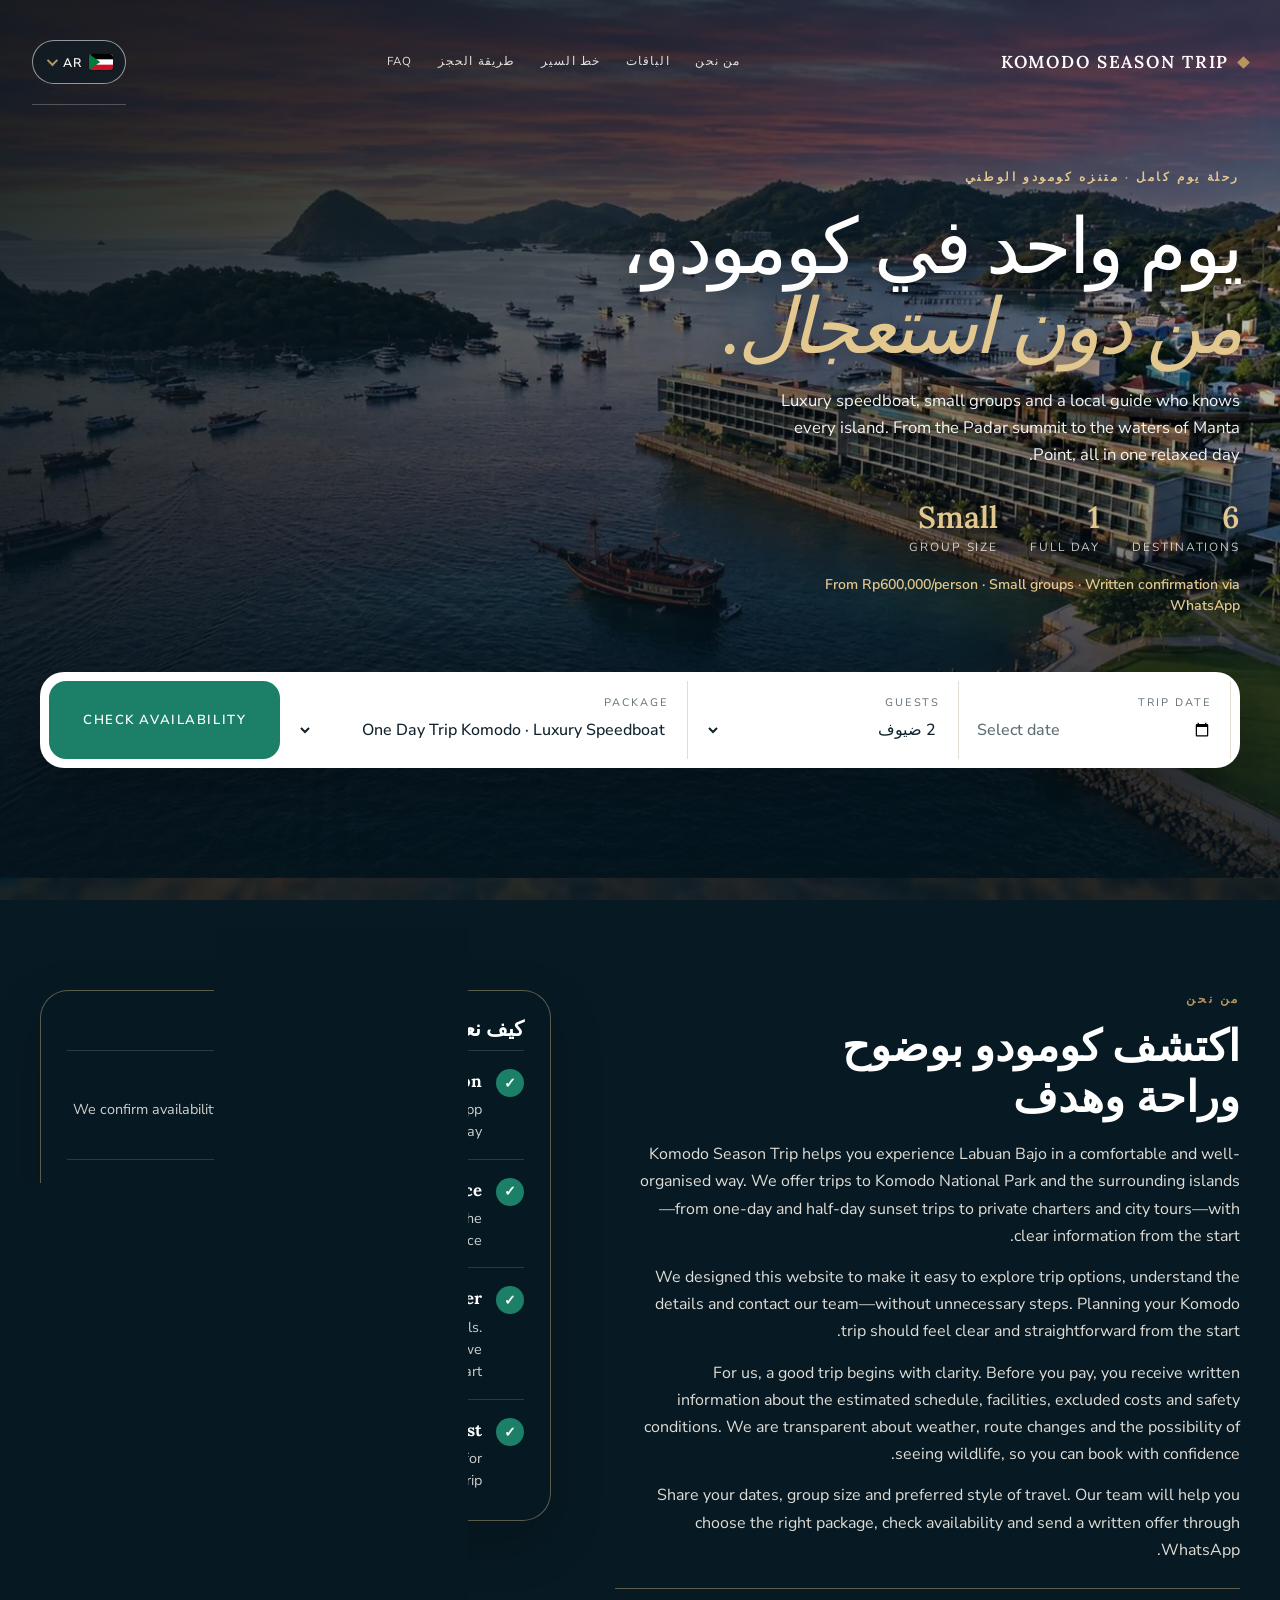
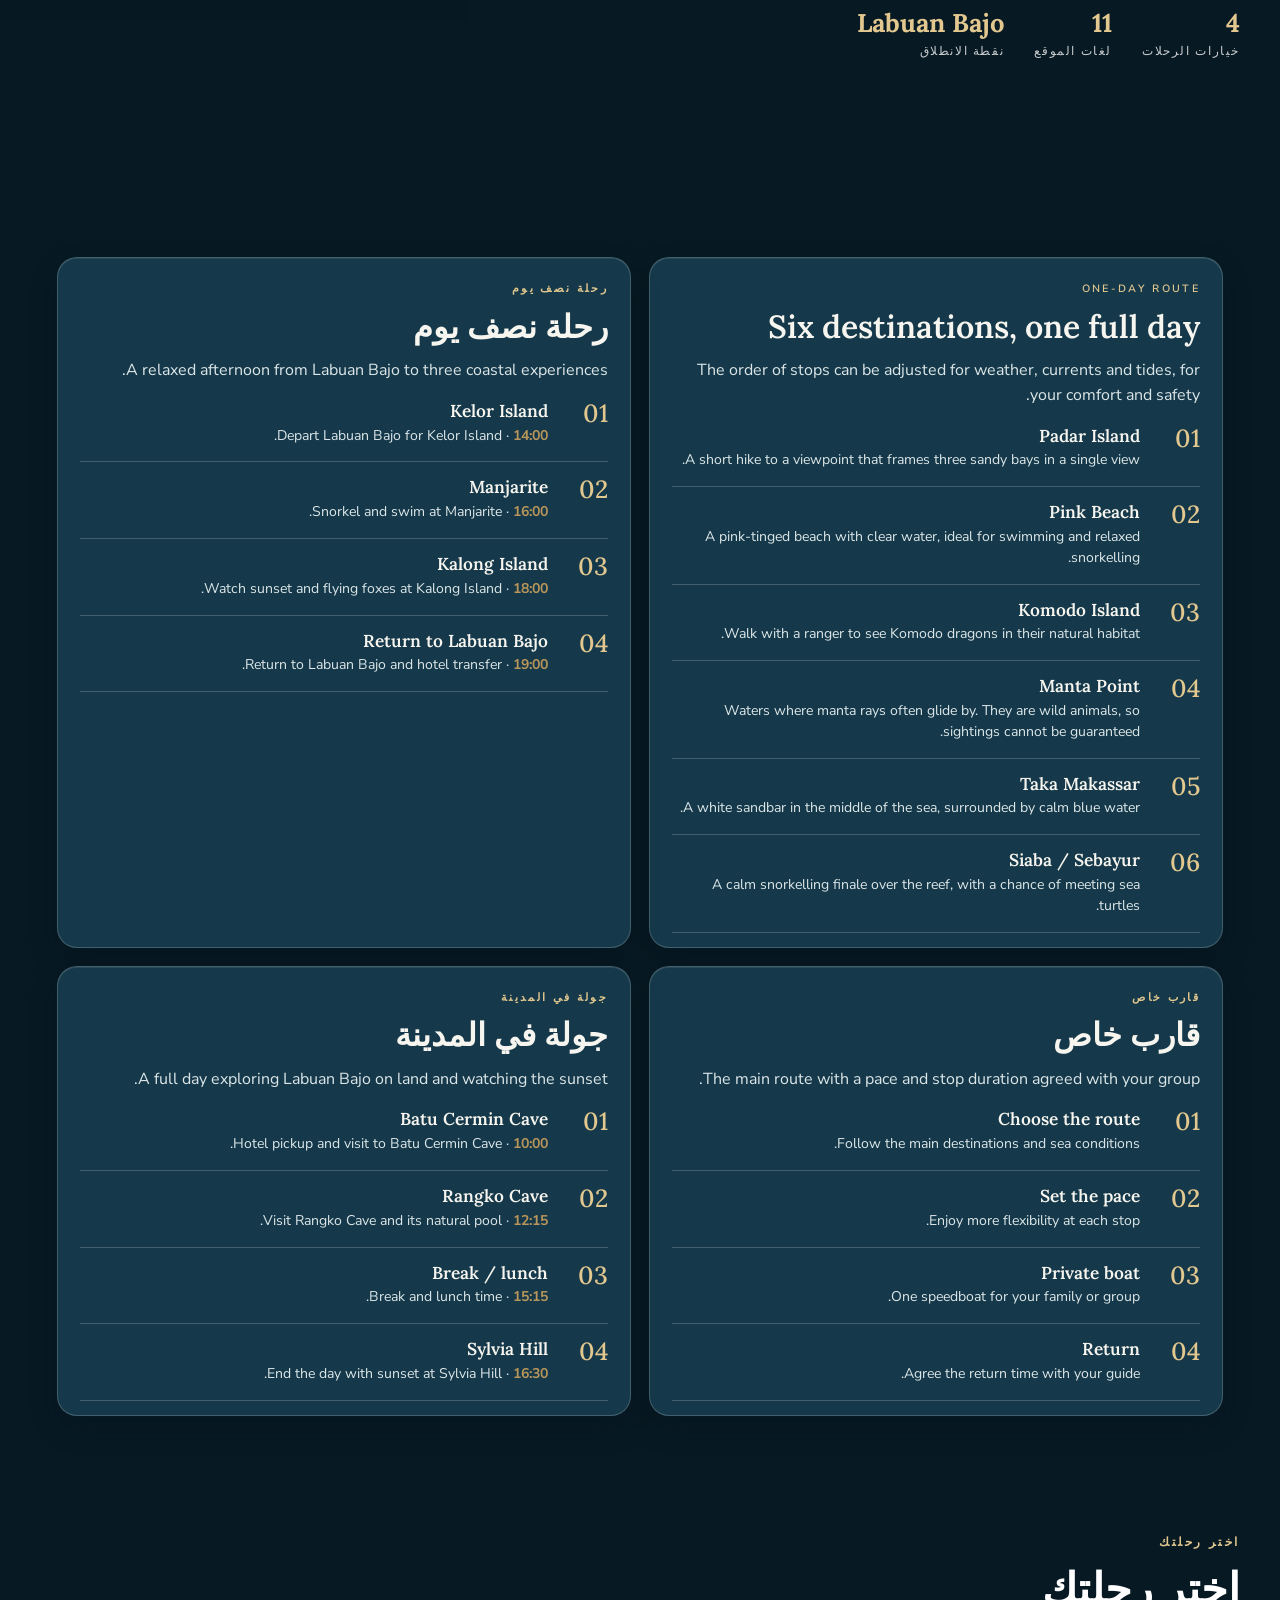
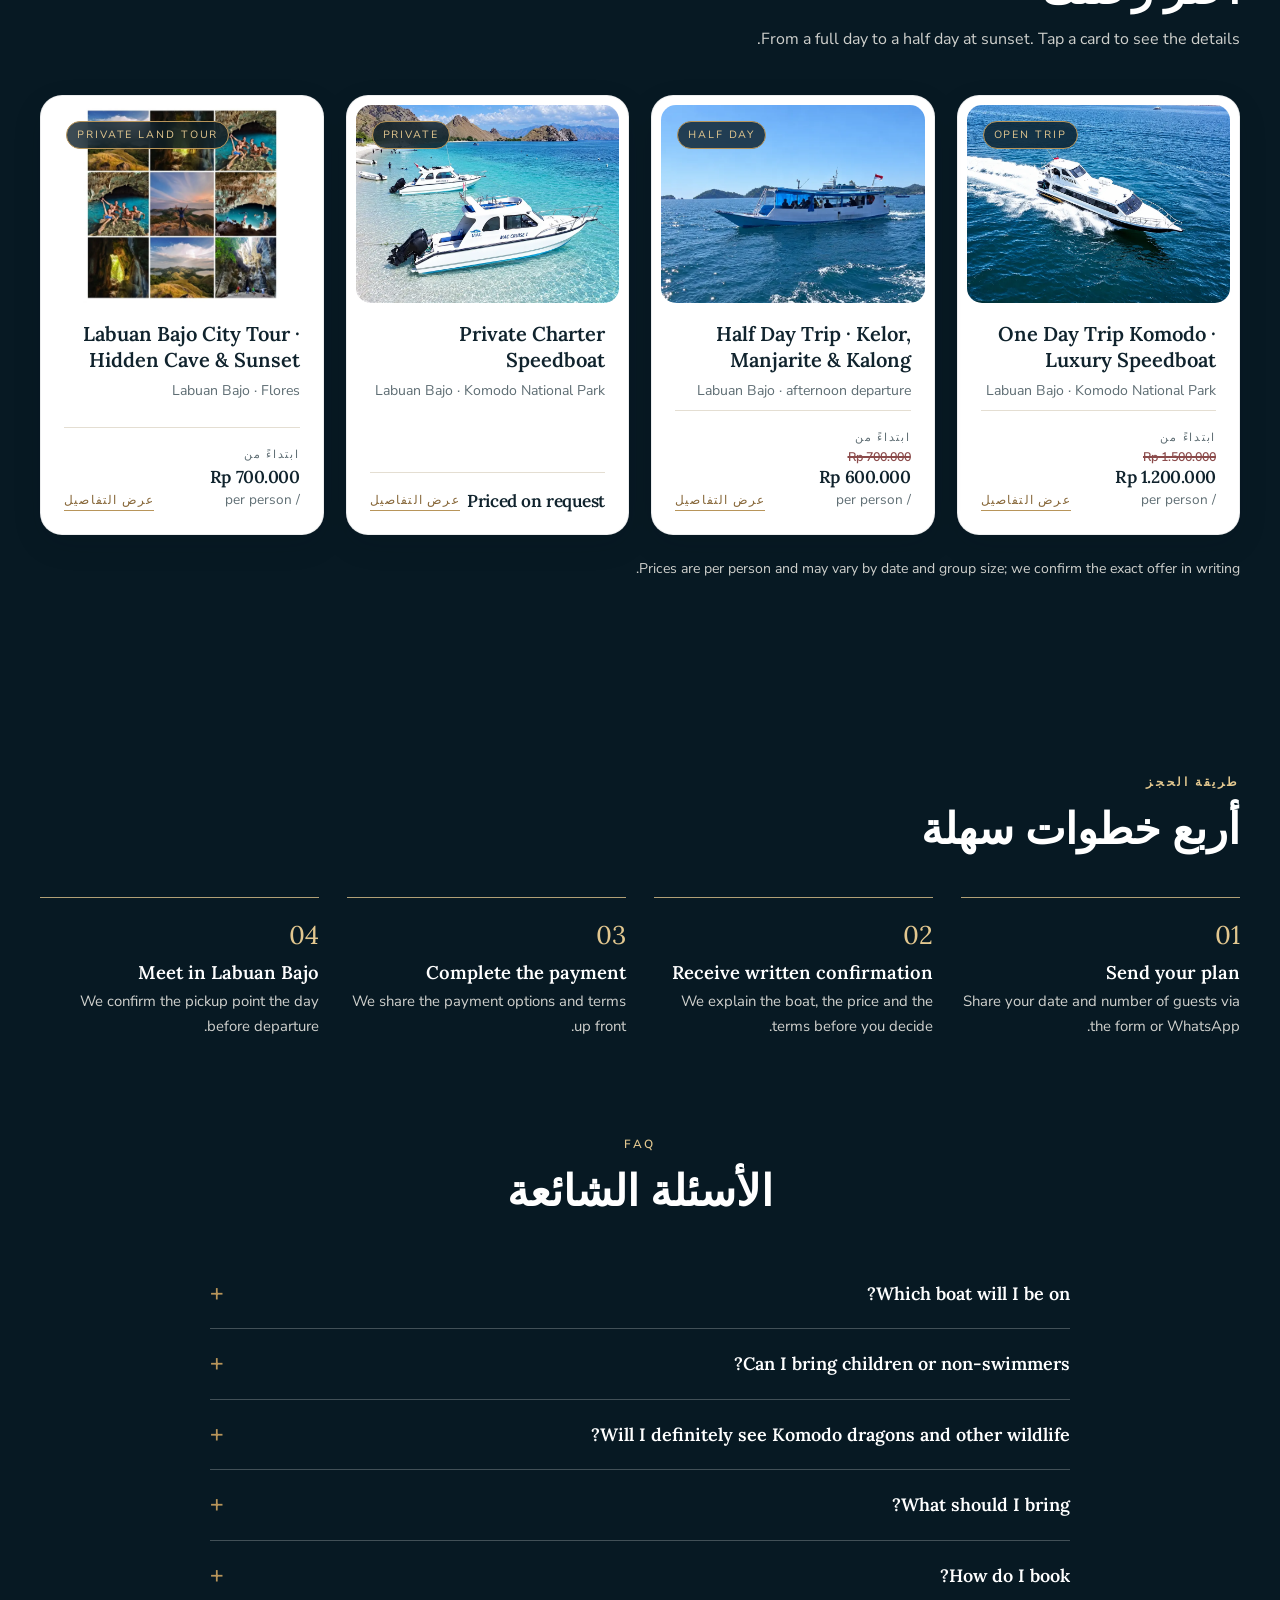
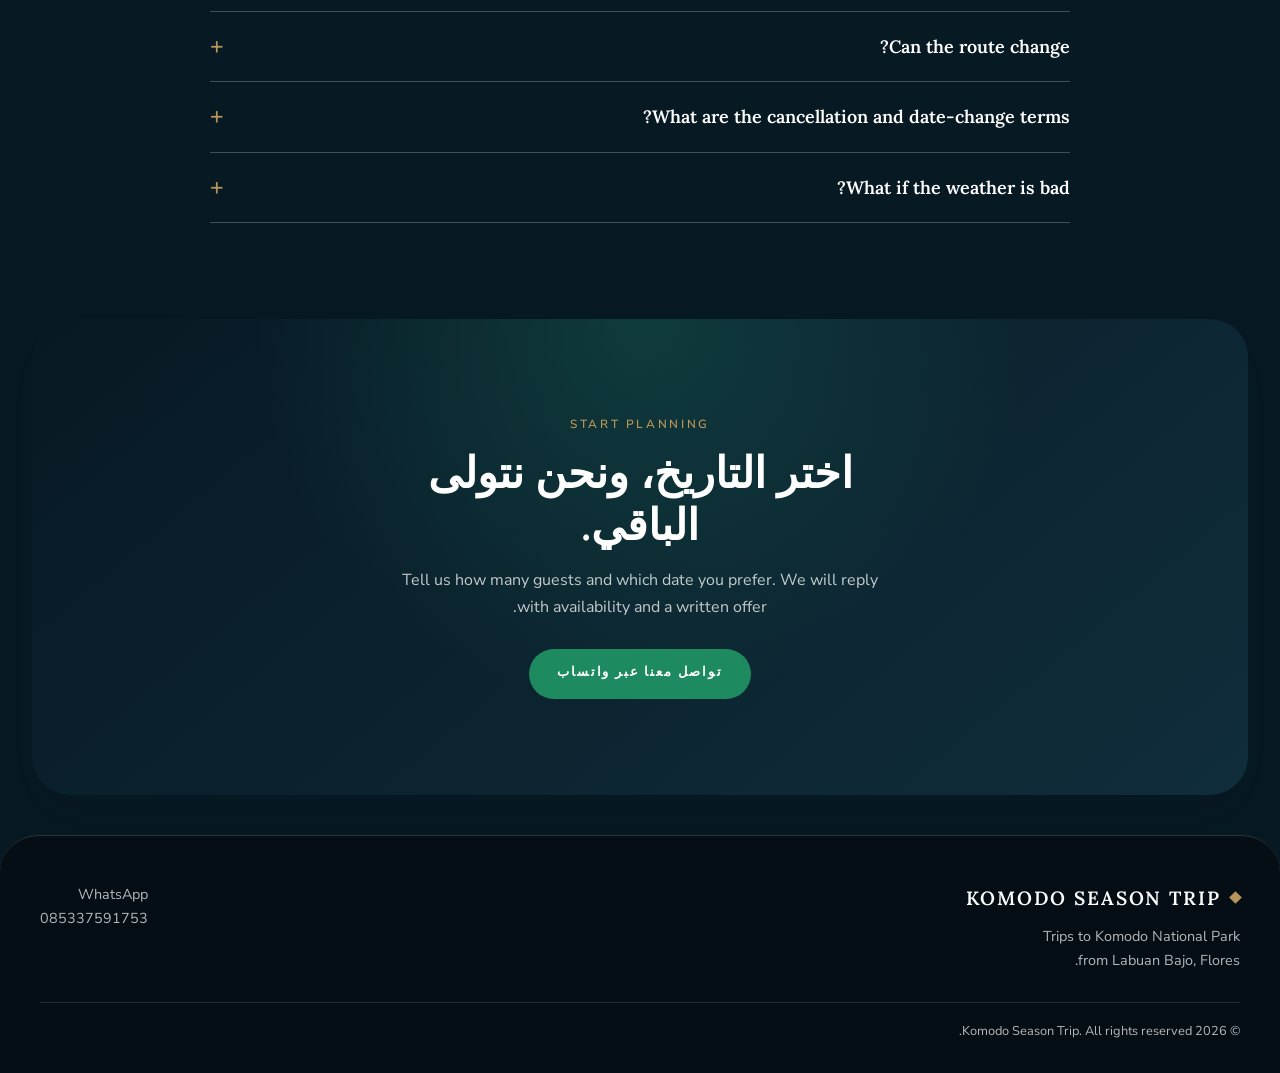
==== commit 8f6d2c6e: "Add files via upload" ====
--- a/ar.html
+++ b/ar.html
@@ -26,7 +26,7 @@
 <link rel="preconnect" href="https://fonts.googleapis.com">
 <link rel="preconnect" href="https://fonts.gstatic.com" crossorigin>
 <link href="https://fonts.googleapis.com/css2?family=Lora:ital,wght@0,500;0,600;0,700;1,500&family=Nunito+Sans:wght@400;500;600;700&display=swap" rel="stylesheet">
-<script type="application/ld+json">{"@context": "https://schema.org", "@graph": [{"@type": "TravelAgency", "name": "Komodo Season Trip", "telephone": "+6285337591753", "areaServed": "Labuan Bajo, Flores, Indonesia", "description": "Komodo National Park tours from Labuan Bajo: luxury speedboat one day trip, half day sunset at Kalong Island, private charter and Rangko Cave city tour. Small groups, book via WhatsApp."}, {"@type": "TouristTrip", "name": "One Day Trip Komodo · Luxury Speedboat", "description": "An open (shared) full-day trip to six destinations in Komodo National Park by tourist speedboat from Labuan Bajo: Padar Island, Pink Beach, Komodo Island, Manta Point, Taka Makassar and Siaba or Sebayur. Hotel pickup in the Labuan Bajo area, lunch and a local guide are included.", "provider": {"@type": "TravelAgency", "name": "Komodo Season Trip"}, "offers": {"@type": "Offer", "priceCurrency": "IDR", "price": "1500000", "availability": "https://schema.org/InStock"}}, {"@type": "TouristTrip", "name": "رحلة نصف يوم · Kelor, Manjarite & Kalong", "description": "A relaxed half-day trip: sail from Labuan Bajo in the afternoon, stop at the unspoiled beach of Kelor Island, snorkel at Manjarite, then end the day with the sunset and thousands of flying foxes at Kalong Island. Hotel pickup and drop-off are included.", "provider": {"@type": "TravelAgency", "name": "Komodo Season Trip"}, "offers": {"@type": "Offer", "priceCurrency": "IDR", "price": "700000", "availability": "https://schema.org/InStock"}}, {"@type": "TouristTrip", "name": "Private Charter Speedboat", "description": "Charter a whole speedboat just for your family or group. The route follows the main package, while the pace and the time spent at each stop follow your wishes.", "provider": {"@type": "TravelAgency", "name": "Komodo Season Trip"}}, {"@type": "TouristTrip", "name": "Labuan Bajo جولة في المدينة · Hidden Cave & Sunset", "description": "A private day exploring the land side of Labuan Bajo: walking through Batu Cermin Cave, swimming in the clear pool of Rangko Cave, then ending with sunset at Sylvia Hill. Three experiences in one trip for 2–6 guests.", "provider": {"@type": "TravelAgency", "name": "Komodo Season Trip"}, "offers": {"@type": "Offer", "priceCurrency": "IDR", "price": "700000", "availability": "https://schema.org/InStock"}}]}</script>
+<script type="application/ld+json">{"@context":"https://schema.org","@graph":[{"@type":"TravelAgency","name":"Komodo Season Trip","telephone":"+6285337591753","areaServed":"Labuan Bajo, Flores, Indonesia","description":"Komodo National Park tours from Labuan Bajo: luxury speedboat one day trip, half day sunset at Kalong Island, private charter and Rangko Cave city tour. Small groups, book via WhatsApp."},{"@type":"TouristTrip","name":"One Day Trip Komodo · Luxury Speedboat","description":"An open (shared) full-day trip to six destinations in Komodo National Park by tourist speedboat from Labuan Bajo: Padar Island, Pink Beach, Komodo Island, Manta Point, Taka Makassar and Siaba or Sebayur. Hotel pickup in the Labuan Bajo area, lunch and a local guide are included.","provider":{"@type":"TravelAgency","name":"Komodo Season Trip"},"offers":{"@type":"Offer","priceCurrency":"IDR","price":"1200000"}},{"@type":"TouristTrip","name":"رحلة نصف يوم · Kelor, Manjarite & Kalong","description":"A relaxed half-day trip: sail from Labuan Bajo in the afternoon, stop at the unspoiled beach of Kelor Island, snorkel at Manjarite, then end the day with the sunset and thousands of flying foxes at Kalong Island. Hotel pickup and drop-off are included.","provider":{"@type":"TravelAgency","name":"Komodo Season Trip"},"offers":{"@type":"Offer","priceCurrency":"IDR","price":"600000"}},{"@type":"TouristTrip","name":"Private Charter Speedboat","description":"Charter a whole speedboat just for your family or group. The route follows the main package, while the pace and the time spent at each stop follow your wishes.","provider":{"@type":"TravelAgency","name":"Komodo Season Trip"}},{"@type":"TouristTrip","name":"Labuan Bajo جولة في المدينة · Hidden Cave & Sunset","description":"A private day exploring the land side of Labuan Bajo: walking through Batu Cermin Cave, swimming in the clear pool of Rangko Cave, then ending with sunset at Sylvia Hill. Three experiences in one trip for 2–6 guests.","provider":{"@type":"TravelAgency","name":"Komodo Season Trip"},"offers":{"@type":"Offer","priceCurrency":"IDR","price":"700000"}}]}</script>
 <style>
 :root{--navy:#08151f;--navy2:#0f2a3c;--gold:#b8955a;--gold2:#dcc08c;--ivory:#f6f3ed;--stone:#ebe5d9;--ink:#101c27;--muted:#67727c;--line:#e0d9ca;
 --serif:"Lora",Georgia,"Times New Roman",serif;--sans:"Nunito Sans","Segoe UI",Arial,sans-serif}
@@ -659,8 +659,8 @@
     <div class="o-act"><button type="button" class="btn ghost" id="o-cancel">Cancel</button><button class="btn" id="o-send">Send booking</button></div>
   </form>
   <div class="o-done hide" id="o-done">
-    <h2>Booking sent</h2>
-    <p>Thank you. We will contact you on WhatsApp to confirm availability and payment.</p>
+    <h2>الطلب جاهز للإرسال</h2>
+    <p>يرجى مراجعة التفاصيل ثم الضغط على زر WhatsApp أدناه لإرسال طلبك إلى فريقنا. لا يتم تأكيد الرحلة حتى نرد عليك.</p>
     <div class="o-act"><a class="btn" id="o-wa" href="https://wa.me/6285337591753" target="_blank" rel="noopener">Confirm via WhatsApp</a><button type="button" class="btn ghost" id="o-close">Close</button></div>
   </div>
 </dialog>
@@ -787,7 +787,6 @@
 var od=$('od'),ofm=$('ofm');
 function startOrder(i,o){
   o=o||{};current=loc(BOATS[i]);current.n0=BOATS[i].n;curIdx=i;
-  if(!ORDER_URL){window.open(waLink(msg(T.wa_interest.replace('%n',current.n),o.date?T.wa_date.replace('%s',fmt(o.date)):'',o.guests?T.wa_guests.replace('%s',o.guests):'',T.wa_ask)),'_blank');return}
   ofm.reset();
   $('o-boat').textContent=current.n;
   $('o-date').min=todayStr();$('o-date').value=o.date||'';
@@ -803,9 +802,24 @@
   if(!phone){err.textContent=T.err_phone;err.classList.remove('hide');return}
   var data={boat:current.n0||current.n,month:$('o-date').value,guests:$('o-guests').value,name:$('o-name').value.trim(),phone:phone,note:$('o-note').value.trim(),hp:$('o-hp').value};
   var btn=$('o-send');btn.disabled=true;btn.textContent=T.sending;err.classList.add('hide');
+  var bookingMessage=msg(
+    T.wa_interest.replace('%n',current.n),
+    'Name: '+data.name,
+    'WhatsApp: '+data.phone,
+    T.wa_date.replace('%s',fmt(data.month)),
+    T.wa_guests.replace('%s',data.guests),
+    data.note ? 'Note: '+data.note : '',
+    T.wa_ask
+  );
+  if(!ORDER_URL){
+    $('o-wa').href=waLink(bookingMessage);
+    ofm.classList.add('hide');$('o-done').classList.remove('hide');
+    btn.disabled=false;btn.textContent=T.o_send;
+    return;
+  }
   fetch(ORDER_URL,{method:'POST',mode:'no-cors',headers:{'Content-Type':'text/plain;charset=utf-8'},body:JSON.stringify(data)})
   .then(function(){
-    $('o-wa').href=waLink(msg(T.wa_order.replace('%p',data.name).replace('%n',current.n),T.wa_date.replace('%s',fmt(data.month)),T.wa_guests.replace('%s',data.guests),T.wa_confirm));
+    $('o-wa').href=waLink(bookingMessage);
     ofm.classList.add('hide');$('o-done').classList.remove('hide');
   })
   .catch(function(){err.textContent=T.err_send;err.classList.remove('hide')})
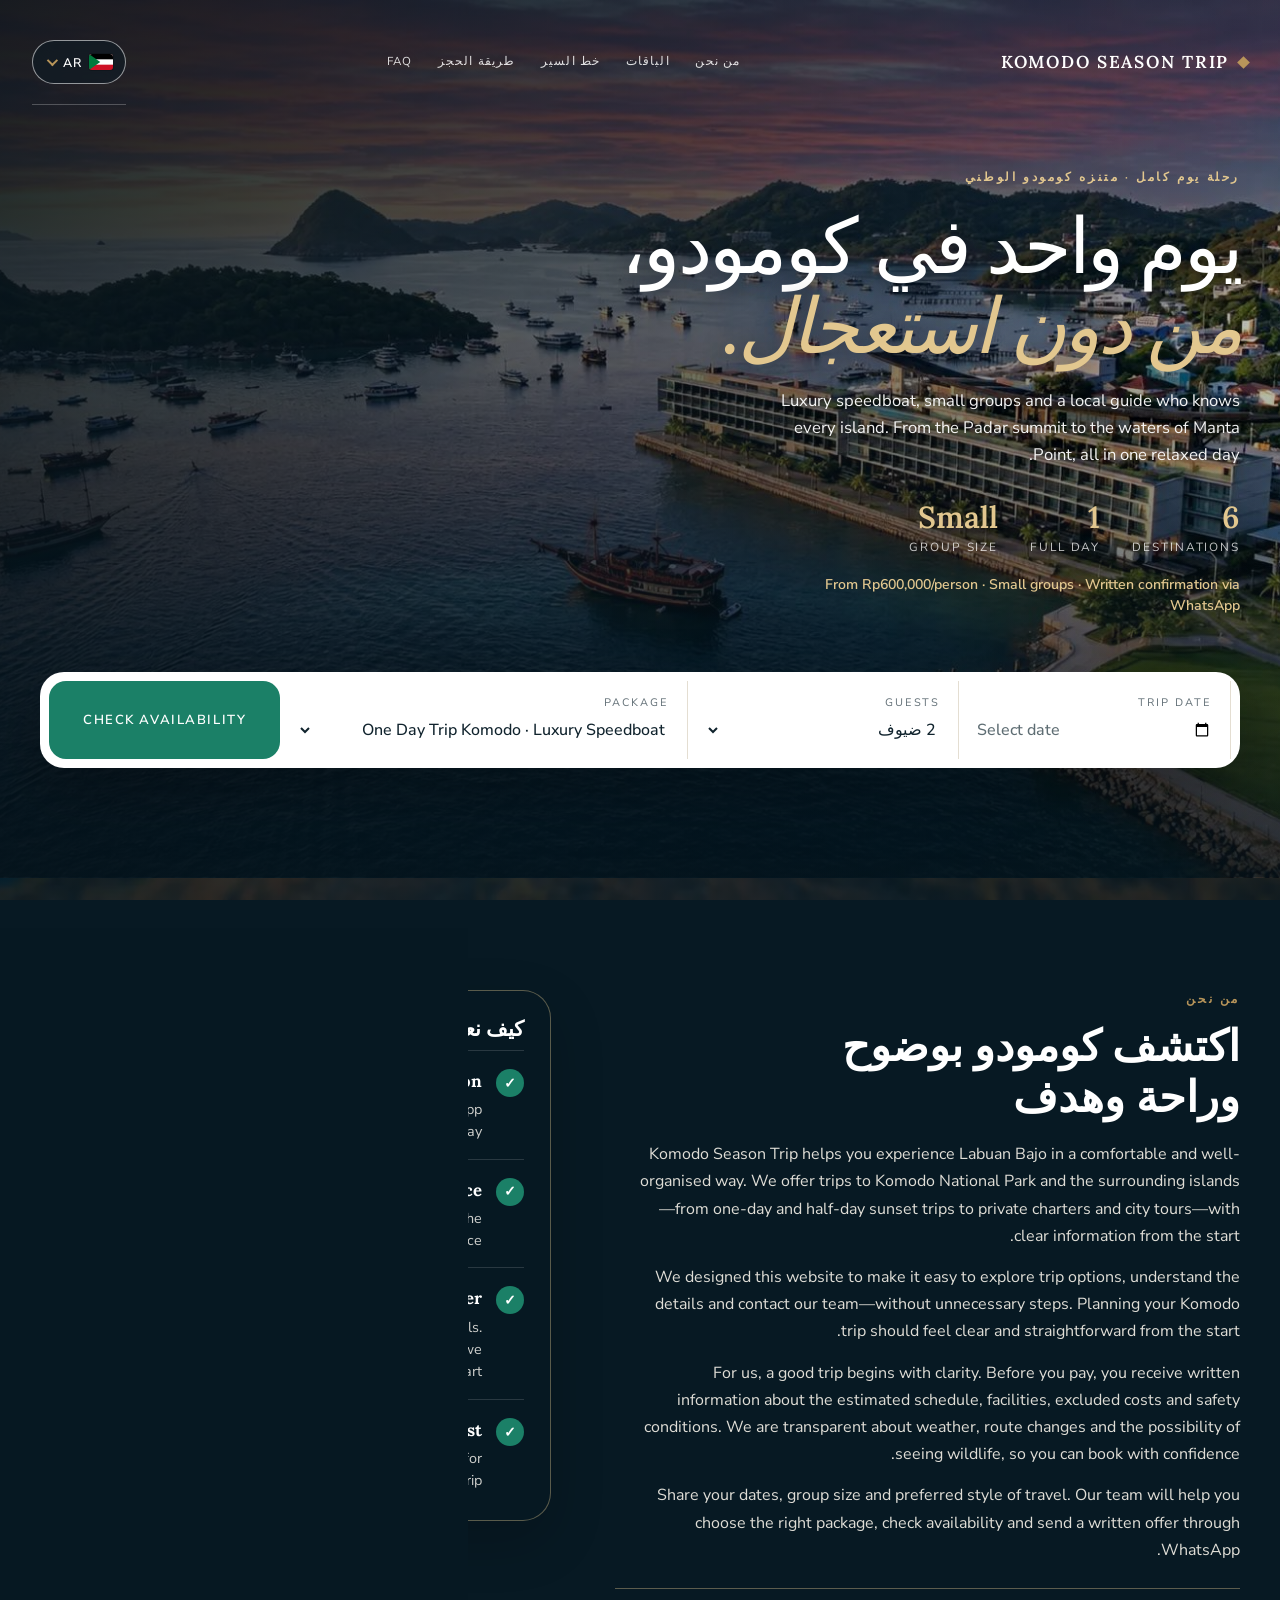
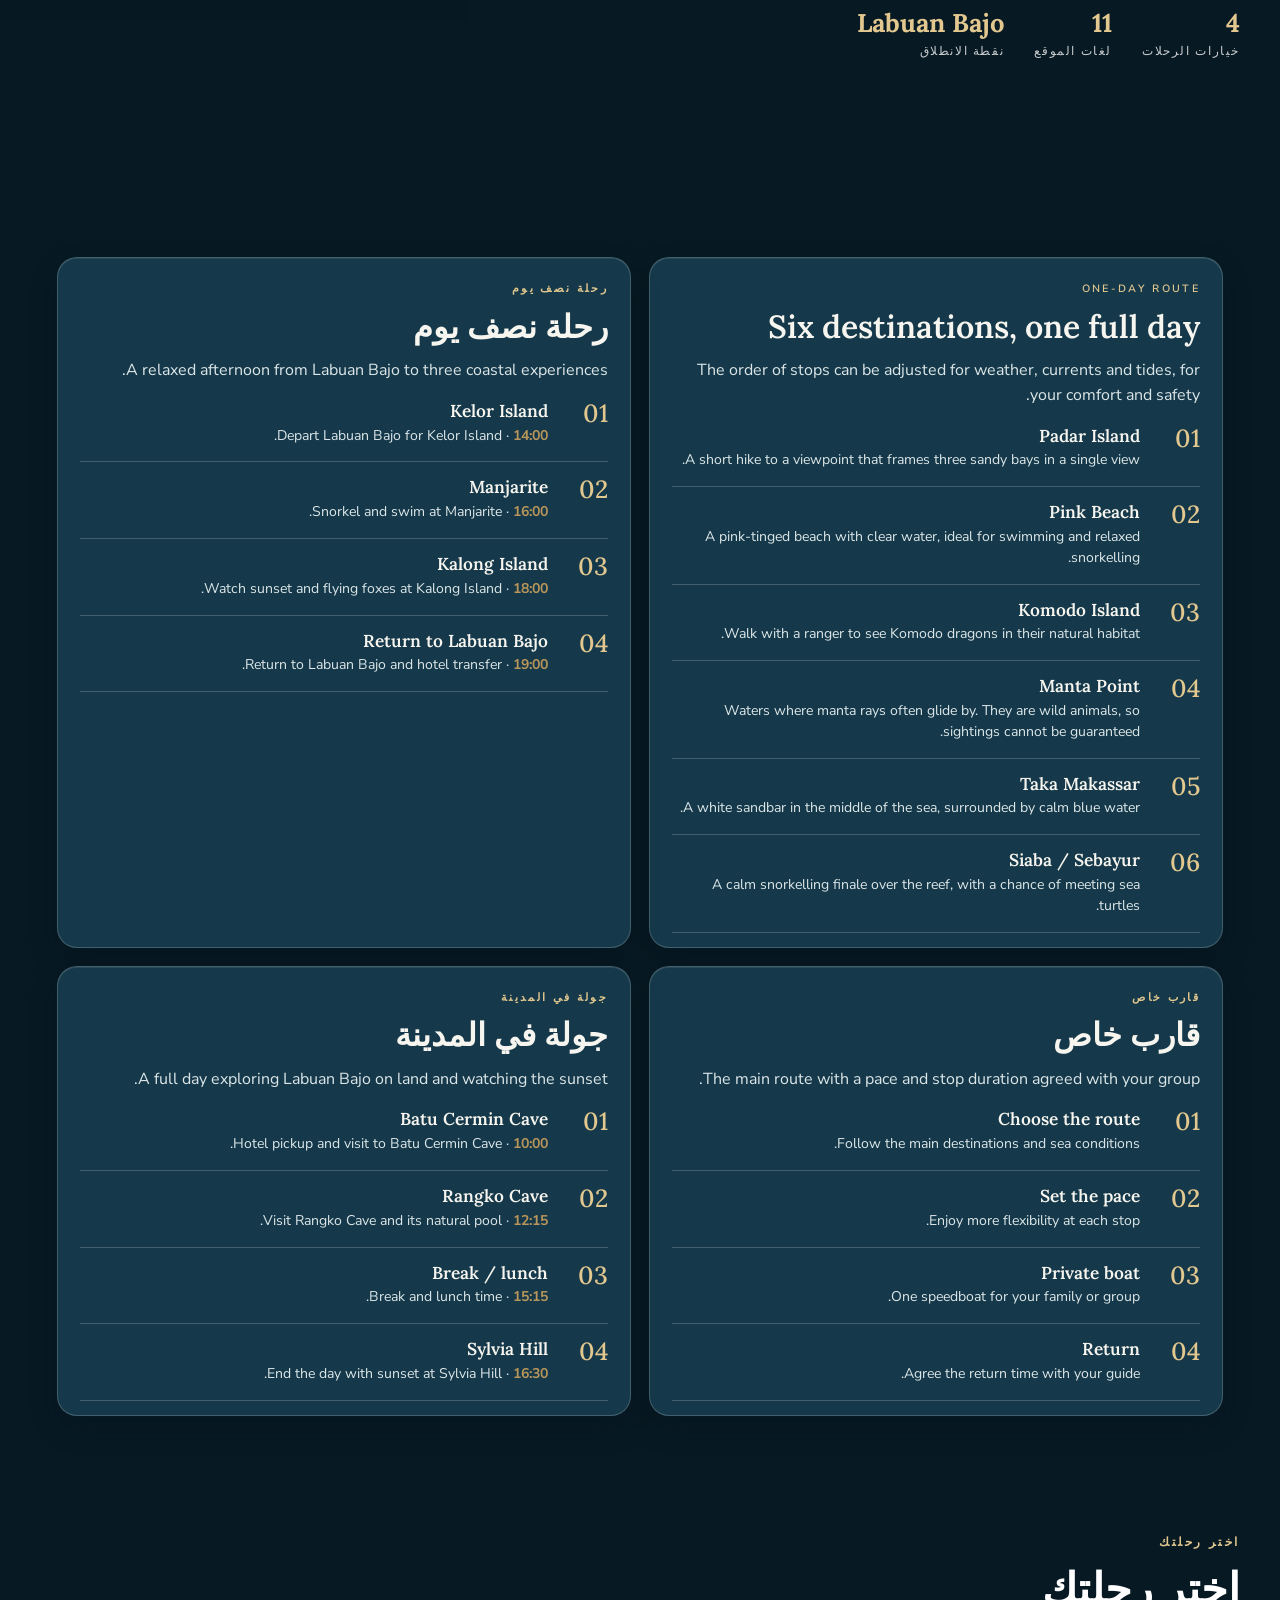
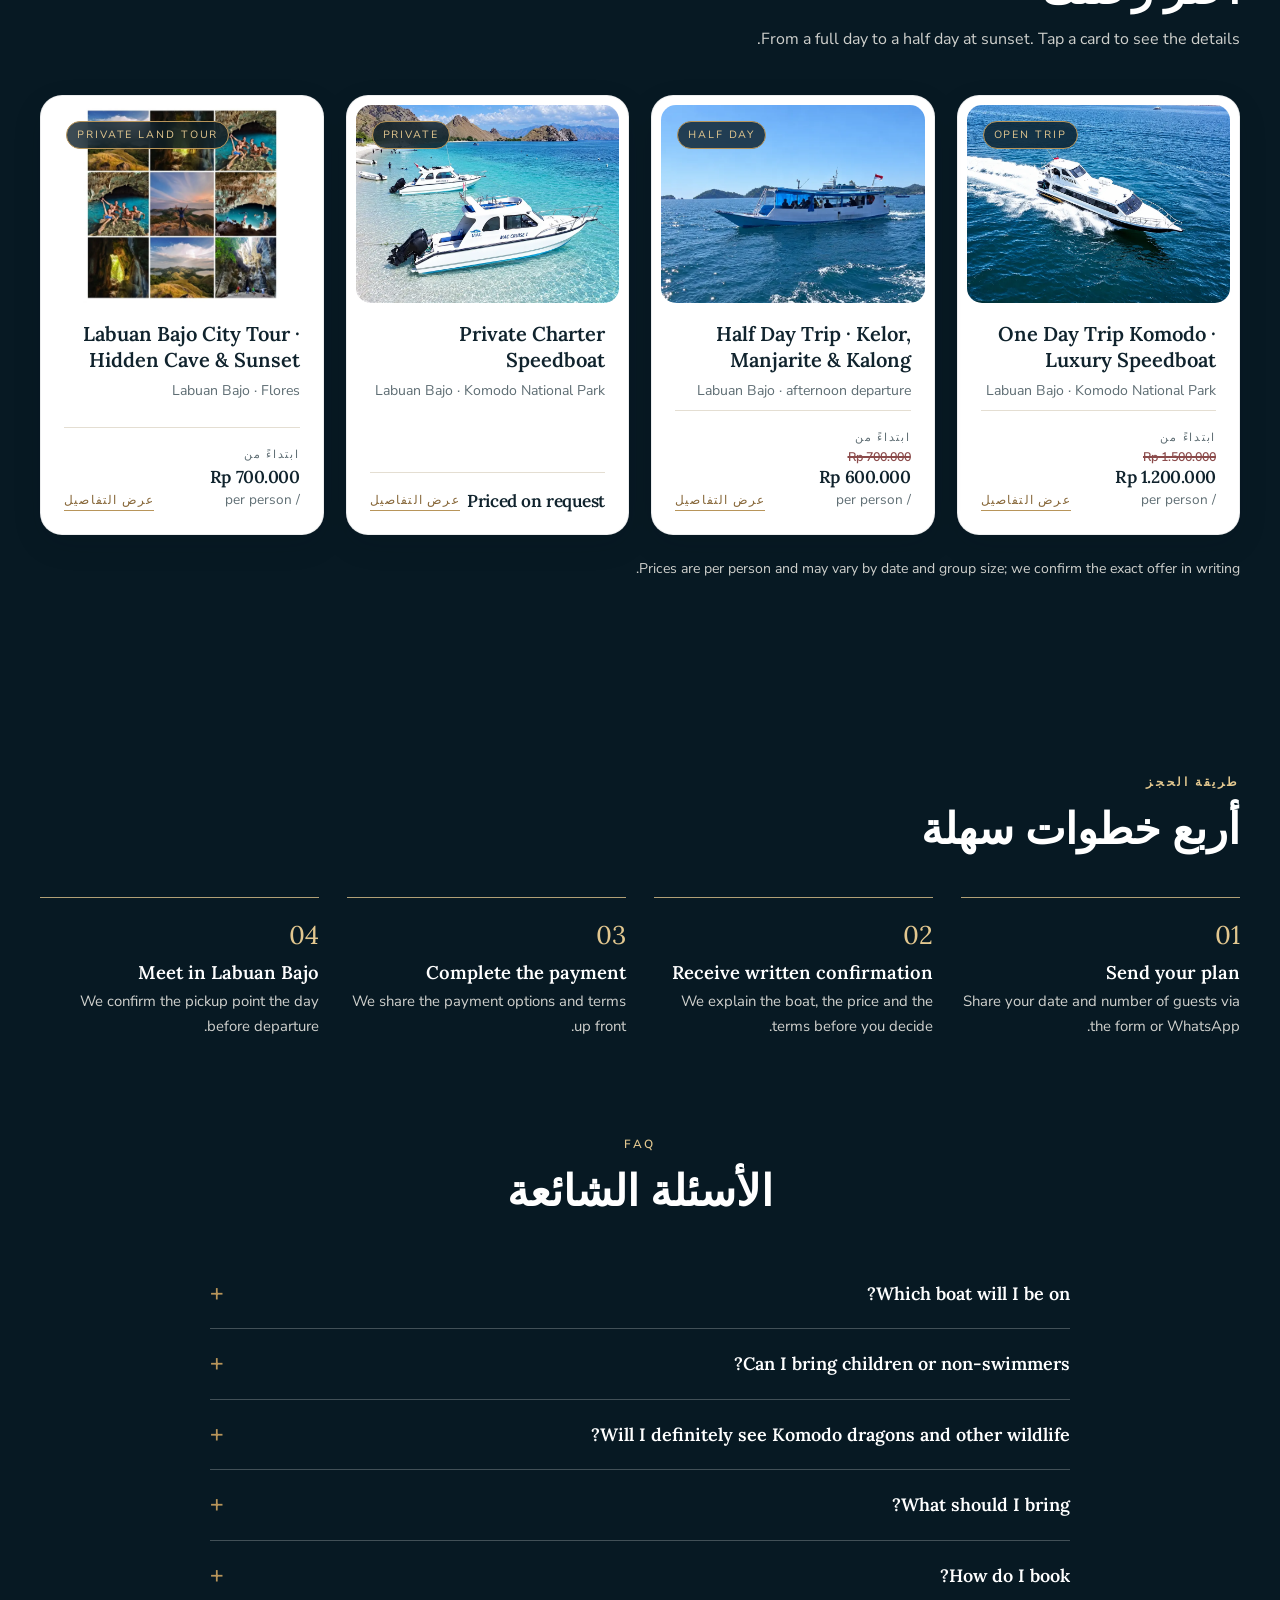
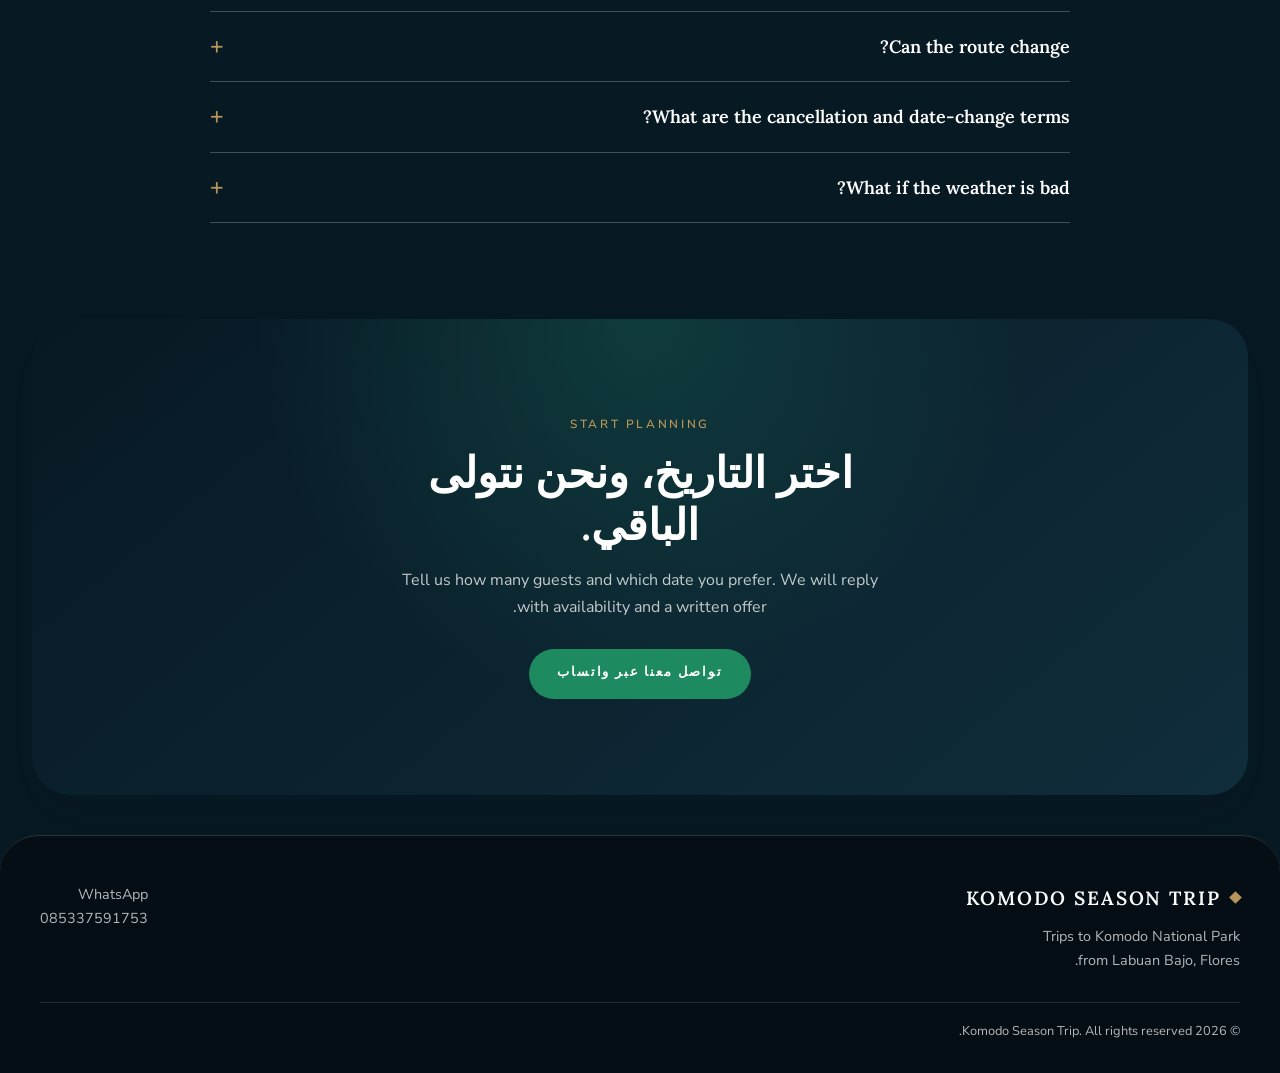
==== commit 5f9ef632: "Add files via upload" ====
--- a/ar.html
+++ b/ar.html
@@ -26,7 +26,7 @@
 <link rel="preconnect" href="https://fonts.googleapis.com">
 <link rel="preconnect" href="https://fonts.gstatic.com" crossorigin>
 <link href="https://fonts.googleapis.com/css2?family=Lora:ital,wght@0,500;0,600;0,700;1,500&family=Nunito+Sans:wght@400;500;600;700&display=swap" rel="stylesheet">
-<script type="application/ld+json">{"@context":"https://schema.org","@graph":[{"@type":"TravelAgency","name":"Komodo Season Trip","telephone":"+6285337591753","areaServed":"Labuan Bajo, Flores, Indonesia","description":"Komodo National Park tours from Labuan Bajo: luxury speedboat one day trip, half day sunset at Kalong Island, private charter and Rangko Cave city tour. Small groups, book via WhatsApp."},{"@type":"TouristTrip","name":"One Day Trip Komodo · Luxury Speedboat","description":"An open (shared) full-day trip to six destinations in Komodo National Park by tourist speedboat from Labuan Bajo: Padar Island, Pink Beach, Komodo Island, Manta Point, Taka Makassar and Siaba or Sebayur. Hotel pickup in the Labuan Bajo area, lunch and a local guide are included.","provider":{"@type":"TravelAgency","name":"Komodo Season Trip"},"offers":{"@type":"Offer","priceCurrency":"IDR","price":"1200000"}},{"@type":"TouristTrip","name":"رحلة نصف يوم · Kelor, Manjarite & Kalong","description":"A relaxed half-day trip: sail from Labuan Bajo in the afternoon, stop at the unspoiled beach of Kelor Island, snorkel at Manjarite, then end the day with the sunset and thousands of flying foxes at Kalong Island. Hotel pickup and drop-off are included.","provider":{"@type":"TravelAgency","name":"Komodo Season Trip"},"offers":{"@type":"Offer","priceCurrency":"IDR","price":"600000"}},{"@type":"TouristTrip","name":"Private Charter Speedboat","description":"Charter a whole speedboat just for your family or group. The route follows the main package, while the pace and the time spent at each stop follow your wishes.","provider":{"@type":"TravelAgency","name":"Komodo Season Trip"}},{"@type":"TouristTrip","name":"Labuan Bajo جولة في المدينة · Hidden Cave & Sunset","description":"A private day exploring the land side of Labuan Bajo: walking through Batu Cermin Cave, swimming in the clear pool of Rangko Cave, then ending with sunset at Sylvia Hill. Three experiences in one trip for 2–6 guests.","provider":{"@type":"TravelAgency","name":"Komodo Season Trip"},"offers":{"@type":"Offer","priceCurrency":"IDR","price":"700000"}}]}</script>
+<script type="application/ld+json">{"@context": "https://schema.org", "@graph": [{"@type": "TravelAgency", "name": "Komodo Season Trip", "telephone": "+6285337591753", "areaServed": "Labuan Bajo, Flores, Indonesia", "description": "Komodo National Park tours from Labuan Bajo: luxury speedboat one day trip, half day sunset at Kalong Island, private charter and Rangko Cave city tour. Small groups, book via WhatsApp."}, {"@type": "TouristTrip", "name": "One Day Trip Komodo · Luxury Speedboat", "description": "An open (shared) full-day trip to six destinations in Komodo National Park by tourist speedboat from Labuan Bajo: Padar Island, Pink Beach, Komodo Island, Manta Point, Taka Makassar and Siaba or Sebayur. Hotel pickup in the Labuan Bajo area, lunch and a local guide are included.", "provider": {"@type": "TravelAgency", "name": "Komodo Season Trip"}, "offers": {"@type": "Offer", "priceCurrency": "IDR", "price": "1500000", "availability": "https://schema.org/InStock"}}, {"@type": "TouristTrip", "name": "رحلة نصف يوم · Kelor, Manjarite & Kalong", "description": "A relaxed half-day trip: sail from Labuan Bajo in the afternoon, stop at the unspoiled beach of Kelor Island, snorkel at Manjarite, then end the day with the sunset and thousands of flying foxes at Kalong Island. Hotel pickup and drop-off are included.", "provider": {"@type": "TravelAgency", "name": "Komodo Season Trip"}, "offers": {"@type": "Offer", "priceCurrency": "IDR", "price": "700000", "availability": "https://schema.org/InStock"}}, {"@type": "TouristTrip", "name": "Private Charter Speedboat", "description": "Charter a whole speedboat just for your family or group. The route follows the main package, while the pace and the time spent at each stop follow your wishes.", "provider": {"@type": "TravelAgency", "name": "Komodo Season Trip"}}, {"@type": "TouristTrip", "name": "Labuan Bajo جولة في المدينة · Hidden Cave & Sunset", "description": "A private day exploring the land side of Labuan Bajo: walking through Batu Cermin Cave, swimming in the clear pool of Rangko Cave, then ending with sunset at Sylvia Hill. Three experiences in one trip for 2–6 guests.", "provider": {"@type": "TravelAgency", "name": "Komodo Season Trip"}, "offers": {"@type": "Offer", "priceCurrency": "IDR", "price": "700000", "availability": "https://schema.org/InStock"}}]}</script>
 <style>
 :root{--navy:#08151f;--navy2:#0f2a3c;--gold:#b8955a;--gold2:#dcc08c;--ivory:#f6f3ed;--stone:#ebe5d9;--ink:#101c27;--muted:#67727c;--line:#e0d9ca;
 --serif:"Lora",Georgia,"Times New Roman",serif;--sans:"Nunito Sans","Segoe UI",Arial,sans-serif}
@@ -659,8 +659,8 @@
     <div class="o-act"><button type="button" class="btn ghost" id="o-cancel">Cancel</button><button class="btn" id="o-send">Send booking</button></div>
   </form>
   <div class="o-done hide" id="o-done">
-    <h2>الطلب جاهز للإرسال</h2>
-    <p>يرجى مراجعة التفاصيل ثم الضغط على زر WhatsApp أدناه لإرسال طلبك إلى فريقنا. لا يتم تأكيد الرحلة حتى نرد عليك.</p>
+    <h2>Booking sent</h2>
+    <p>Thank you. We will contact you on WhatsApp to confirm availability and payment.</p>
     <div class="o-act"><a class="btn" id="o-wa" href="https://wa.me/6285337591753" target="_blank" rel="noopener">Confirm via WhatsApp</a><button type="button" class="btn ghost" id="o-close">Close</button></div>
   </div>
 </dialog>
@@ -670,7 +670,7 @@
 var LANG='ar',T={"view":"عرض التفاصيل","from":"ابتداءً من","sum":"الملخص","tiers":"السعر لكل شخص","fac":"المرافق","route2":"خط سير الرحلة","inc_note":"يشمل وملاحظات","close_panel":"إغلاق اللوحة","prev":"الصورة السابقة","next":"الصورة التالية","swipe":"اسحب لعرض الصور","err_phone":"رقم واتساب غير صالح. يرجى إدخال رمز الدولة.","sending":"جارٍ الإرسال…","err_send":"لم يتم إرسال الحجز. تحقق من الاتصال أو احجز عبر واتساب.","guest_n":"%n ضيوف","guest_more":"أكثر من 10","wa_interest":"مرحباً Komodo Season Trip، أنا مهتم بـ %n.","wa_date":"التاريخ: %s.","wa_guests":"الضيوف: %s.","wa_ask":"يرجى مشاركة التوفر والسعر.","wa_order":"مرحباً Komodo Season Trip، أنا %p وقد حجزت للتو %n.","wa_confirm":"يرجى التأكيد.","o_send":"إرسال الحجز","locale":"ar-AE"},curIdx=0;
 function applySalePrice(b){var ref=String(b.oldp||'')+' '+String(b.p||''),name=String(b.n||'').toLowerCase();if(/city[\s-]*tour|lawatan bandar|tur darat|tour della città|city tour|городской тур|城市游/.test(name)){delete b.oldp;b.p='Rp 700.000'}else if(/1[., ]500[., ]000/.test(ref)||/one[\s-]*day|full[\s-]*day|satu hari|ganzer tag|intera giornata|un día completo|um dia inteiro|полный день|一日/.test(name)&&!/half[\s-]*day|半日/.test(name)){b.oldp='Rp 1.500.000';b.p='Rp 1.200.000'}else if(/700[., ]000/.test(ref)||/half[\s-]*day|setengah hari|separuh hari|halbtag|mezza giornata|medio día|meio dia|тур на полдня|半日/.test(name)){b.oldp='Rp 700.000';b.p='Rp 600.000'}return b}function loc(b){var t=LANG!=='id'&&b.tr&&(b.tr[LANG]||b.tr.en);if(!t)return applySalePrice(b);var o={};for(var k in b)o[k]=b[k];['n','w','tag','pu','p','d','sp','f','it','y','x','pt','itn','warn','rt','info','faq','faqt'].forEach(function(k){if(t[k]!=null)o[k]=t[k]});return applySalePrice(o)}
 function msg(){return Array.prototype.filter.call(arguments,Boolean).join(' ')}
-var BOATS=[{"n":"One Day Trip Komodo · Speedboat Luxury","w":"Labuan Bajo · Taman Nasional Komodo","tag":"Open trip","ik":"motor","p":"Rp 1.200.000","pu":"per orang","s":"","r":0,"d":"Open trip (sharing) satu hari penuh menjelajahi enam destinasi Taman Nasional Komodo dengan speedboat wisata dari Labuan Bajo: Pulau Padar, Pink Beach, Pulau Komodo, Manta Point, Taka Makassar, dan Siaba atau Sebayur. Penjemputan hotel di area Labuan Bajo, makan siang, dan pemandu lokal sudah termasuk.","sp":[["Durasi","Satu hari penuh"],["Jenis trip","Open trip atau sharing trip dengan peserta lain dalam satu speedboat"],["Minimum booking","1 orang"],["Kapal","Speedboat wisata. Nama dan jenis kapal dapat berbeda sesuai ketersediaan. Detail kapal dikonfirmasi sebelum keberangkatan."],["Kapasitas","Mengikuti jenis speedboat yang tersedia pada tanggal perjalanan"],["Destinasi","6 destinasi"],["Penjemputan","Hotel atau titik temu di area Labuan Bajo, sekitar 06.00–06.30 WITA"]],"f":[],"it":[["06.00–06.30 WITA","Penjemputan peserta dari hotel atau titik temu di area Labuan Bajo."],["06.30–07.00 WITA","Perjalanan menuju pelabuhan, check-in, dan persiapan naik speedboat."],["07.00 WITA","Speedboat berangkat dari Labuan Bajo."],["Sekitar 08.30–09.00 WITA","Tiba di Pulau Padar. Trekking ringan menuju area pemandangan dan berfoto."],["Sekitar 10.00–10.30 WITA","Mengunjungi Pink Beach untuk berenang, snorkeling, atau bersantai sesuai kondisi."],["Sekitar 12.00 WITA","Mengunjungi Pulau Komodo dan mengikuti jalur trekking yang ditentukan bersama ranger."],["Sekitar 13.00 WITA","Makan siang atau waktu istirahat sesuai fasilitas paket."],["Sekitar 14.00 WITA","Mengunjungi Manta Point untuk snorkeling apabila kondisi laut memungkinkan."],["Sekitar 15.00 WITA","Mengunjungi Taka Makassar apabila kondisi pasang surut dan cuaca memungkinkan."],["Sekitar 15.30–16.00 WITA","Mengunjungi Siaba atau Sebayur untuk snorkeling atau menikmati perairan sekitar sesuai kondisi."],["Sekitar 16.30–17.30 WITA","Perjalanan kembali menuju Labuan Bajo."],["Sekitar 17.00–18.00 WITA","Tiba di Labuan Bajo dan perjalanan selesai."]],"y":[],"x":[],"img":"","on":true,"ic":"Speedboat PUKAYA melaju","gal":[["pukaya-01.webp","Tampak luar speedboat"],["pukaya-02.webp","Kabin dengan kursi nyaman"],["pukaya-03.webp","Kursi kabin dan pendingin ruangan"],["pukaya-04.webp","Lorong kabin penumpang"],["pukaya-05.webp","Kabin penumpang, tampak lebar"],["pukaya-06.webp","Toilet di dalam kapal"],["pukaya-07.webp","Ruang kemudi"],["pukaya-08.webp","Dek depan dengan tempat duduk"],["pukaya-09.webp","Dek belakang"]],"rt":"Jadwal perkiraan","itn":"Jadwal di atas merupakan perkiraan. Waktu tiba, durasi di setiap destinasi, dan urutan rute dapat berubah mengikuti cuaca, gelombang, arus, pasang surut, kepadatan lokasi, arahan ranger, jadwal pelabuhan, dan pertimbangan keselamatan. Tidak ada jaminan bahwa semua destinasi dapat dikunjungi apabila kondisi tidak memungkinkan.","warn":"Penting: tiket masuk Taman Nasional Komodo dan biaya resmi lain belum termasuk dalam harga paket, kecuali dinyatakan berbeda pada invoice atau konfirmasi booking. Rincian biaya diinformasikan sebelum pembayaran.","info":[{"t":"Fasilitas yang termasuk","open":true,"k":"yes","b":[["ul",["Speedboat wisata pulang-pergi dari Labuan Bajo.","Pemandu lokal.","Alat snorkeling dasar.","Jaket pelampung.","Air mineral.","Makan siang.","Penjemputan dan pengantaran hotel di area Labuan Bajo.","Ranger atau pemandu lokal di area Pulau Komodo sesuai ketentuan taman nasional.","Dokumentasi perjalanan menggunakan kamera, GoPro, dan drone apabila kondisi cuaca, lokasi, izin, dan operasional memungkinkan."]],["note","Nama dan jenis speedboat dapat berbeda sesuai ketersediaan. Dokumentasi drone tidak dapat dijamin karena bergantung pada cuaca, angin, lokasi, izin, dan kondisi operasional."]]},{"t":"Tidak termasuk","open":true,"k":"no","b":[["ul",["Tiket pesawat.","Hotel atau akomodasi di Labuan Bajo.","Tiket masuk Taman Nasional Komodo.","Biaya konservasi, retribusi, atau biaya resmi lain dari pengelola destinasi.","Biaya pelabuhan atau biaya lokal lain apabila berlaku.","Konsumsi pribadi di luar makan siang, air mineral, dan fasilitas paket.","Pakaian renang.","Handuk.","Fins atau perlengkapan pribadi lainnya jika tidak disediakan.","Obat-obatan pribadi.","Obat anti-mabuk laut.","Asuransi perjalanan.","Pengeluaran pribadi.","Tip sukarela untuk pemandu dan kru kapal.","Destinasi di luar itinerary One Day Trip.","Biaya lain yang tidak tercantum dalam konfirmasi booking."]],["note","Tiket taman nasional, retribusi, dan biaya resmi lainnya dapat berubah mengikuti ketentuan pengelola destinasi. Rincian biaya akan diinformasikan sebelum pembayaran."]]},{"t":"Keselamatan dan kondisi perjalanan","b":[["p","Perjalanan ini melibatkan perjalanan speedboat, aktivitas snorkeling, naik-turun kapal, berjalan kaki, dan trekking ringan di beberapa lokasi."],["p","Semua aktivitas di laut bergantung pada cuaca, gelombang, arus, pasang surut, dan arahan kru. Rute serta urutan destinasi dapat berubah jika diperlukan demi keselamatan peserta."],["p","Peserta wajib mengikuti arahan pemandu, kru kapal, dan ranger selama perjalanan. Jaket pelampung wajib digunakan sesuai arahan kru dan kondisi aktivitas."],["p","Peserta wajib memberi tahu kami sebelum booking apabila memiliki kondisi kesehatan tertentu, sedang hamil, memiliki alergi, kebutuhan khusus, keterbatasan berenang, atau kesulitan berjalan dan melakukan trekking."],["p","Perjalanan ini tidak direkomendasikan bagi bayi dan balita, ibu hamil, pengguna kursi roda atau stroller, lansia dengan keterbatasan fisik berat, serta peserta dengan kondisi medis berisiko tinggi seperti penyakit jantung, epilepsi, atau kondisi lain yang dapat terpengaruh oleh perjalanan laut dan aktivitas fisik."]]},{"t":"Satwa liar","b":[["p","Komodo, pari manta, penyu, dan satwa lainnya hidup bebas di habitat alaminya. Pemandu dan ranger akan membantu memilih area yang sesuai berdasarkan kondisi dan aturan taman nasional, tetapi penampakan satwa liar tidak dapat dijamin."]]},{"t":"Cuaca dan perubahan itinerary","b":[["p","Jika terjadi cuaca buruk, hujan lebat, badai, gelombang tinggi, arus kuat, pasang surut, bencana alam, penutupan destinasi, instruksi ranger, instruksi otoritas, kerusakan kapal, atau keadaan lain di luar kendali operator, maka:"],["ul",["Rute dapat diubah.","Urutan destinasi dapat diubah.","Waktu kunjungan dapat dikurangi.","Sebagian destinasi dapat dihilangkan.","Keberangkatan dapat ditunda.","Perjalanan dapat dijadwalkan ulang.","Perjalanan dapat dibatalkan apabila kondisi dianggap tidak aman."]],["p","Pilihan perubahan tanggal, itinerary pengganti, atau pengembalian dana mengikuti kondisi operasional, kebijakan operator kapal, biaya pihak ketiga yang telah dibayarkan, dan ketentuan pada invoice atau konfirmasi booking."],["p","Keselamatan peserta menjadi prioritas utama. Tidak ada jaminan bahwa seluruh destinasi dalam itinerary dapat dikunjungi."]]},{"t":"Syarat booking dan pembayaran","b":[["ol",["Booking tersedia untuk minimal 1 orang.","Peserta mengirimkan nama lengkap, nomor WhatsApp, tanggal perjalanan, dan jumlah peserta.","Booking belum dianggap terkonfirmasi sebelum ketersediaan, itinerary, harga, fasilitas, dan ketentuan dikonfirmasi melalui WhatsApp.","Peserta menerima invoice atau konfirmasi tertulis sebelum melakukan pembayaran.","Peserta wajib memeriksa nama, tanggal, jumlah peserta, harga, fasilitas, dan ketentuan sebelum membayar.","Pembayaran dilakukan sesuai nominal dan batas waktu yang tertulis pada invoice.","Harga final adalah harga yang tercantum pada invoice atau konfirmasi booking terakhir.","Harga paket dan biaya tiket atau retribusi taman nasional dapat berubah mengikuti ketentuan pengelola destinasi.","Setelah melakukan pembayaran, peserta dianggap telah membaca, memahami, dan menyetujui aturan perjalanan yang tercantum pada invoice dan halaman paket."]]]},{"t":"Pembatalan dan perubahan tanggal","b":[["p","Pembatalan, perubahan nama peserta, dan perubahan tanggal perjalanan mengikuti ketentuan yang tercantum pada invoice atau konfirmasi booking."],["p","Permintaan perubahan tanggal dapat dipertimbangkan apabila kapasitas kapal dan ketersediaan pada tanggal baru masih tersedia."],["p","Perubahan tanggal dapat menimbulkan biaya tambahan apabila terdapat perbedaan harga kapal, tiket, retribusi, atau biaya operasional."],["p","Peserta yang membatalkan perjalanan, tidak hadir, atau datang terlambat mengikuti ketentuan pembatalan pada invoice booking."],["p","Peserta wajib hadir tepat waktu di hotel atau titik temu yang telah ditentukan. Peserta yang terlambat dapat dianggap tidak hadir apabila speedboat harus berangkat sesuai jadwal."],["p","Biaya tambahan akibat keterlambatan atau perubahan rencana peserta menjadi tanggung jawab peserta."]]},{"t":"Yang perlu dibawa","b":[["ul",["Pakaian ganti.","Pakaian renang.","Handuk.","Sunscreen ramah terumbu.","Topi.","Kacamata hitam.","Alas kaki yang nyaman untuk trekking ringan.","Obat pribadi.","Obat anti-mabuk laut.","Kamera.","Powerbank dan charger.","Uang tunai secukupnya."]]]}],"faqt":"Pertanyaan yang sering diajukan","faq":[["Apakah saya pasti melihat komodo dan pari manta?","Tidak. Komodo dan pari manta adalah satwa liar sehingga penampakannya tidak dapat dijamin. Pemandu dan ranger akan membantu memilih area yang sesuai berdasarkan kondisi dan aturan taman nasional."],["Apakah Manta Point selalu dikunjungi?","Manta Point dikunjungi apabila cuaca, gelombang, arus, pasang surut, dan kondisi keselamatan memungkinkan. Jika tidak memungkinkan, pemandu dapat mengubah rute atau mengganti lokasi sesuai kondisi."],["Apakah semua destinasi pasti dikunjungi?","Tidak selalu. Urutan rute dan destinasi dapat berubah atau dikurangi karena cuaca, kondisi laut, pasang surut, kepadatan lokasi, arahan ranger, jadwal pelabuhan, atau alasan keselamatan."],["Apakah tiket Taman Nasional Komodo sudah termasuk?","Tiket masuk Taman Nasional Komodo dan biaya resmi lain dari pengelola destinasi belum termasuk dalam harga paket, kecuali dinyatakan berbeda pada invoice atau konfirmasi booking."],["Apakah makan siang termasuk?","Makan siang termasuk dalam fasilitas paket One Day Trip. Detail menu atau bentuk penyajian dapat berbeda sesuai operasional perjalanan."],["Apakah ada penjemputan hotel?","Penjemputan dan pengantaran tersedia untuk hotel di area Labuan Bajo. Waktu penjemputan biasanya sekitar pukul 06.00–06.30 WITA dan akan dikonfirmasi sebelum perjalanan."],["Apakah ini open trip?","Ya. Paket ini merupakan open trip atau sharing trip, sehingga peserta dapat berbagi speedboat dengan tamu lain. Kapasitas mengikuti jenis kapal yang tersedia pada tanggal perjalanan."],["Apakah anak-anak boleh ikut?","Anak-anak dapat mengikuti perjalanan setelah usia, kondisi kesehatan, dan kemampuan mengikuti rute diperiksa. Mohon informasikan usia anak saat booking agar kesesuaian perjalanan dapat diperiksa."],["Apakah dokumentasi drone selalu tersedia?","Dokumentasi drone bergantung pada cuaca, angin, lokasi, izin, dan kondisi operasional. Dokumentasi drone dapat tidak tersedia apabila penerbangan tidak aman atau tidak diperbolehkan di area tertentu."]],"tr":{"en":{"n":"One Day Trip Komodo · Luxury Speedboat","w":"Labuan Bajo · Komodo National Park","pu":"per person","itn":"The schedule above is an estimate. Arrival times, the time spent at each destination and the order of the route may change depending on the weather, waves, currents, tides, how busy each location is, ranger instructions, harbour schedules and safety considerations. There is no guarantee that all destinations can be visited if conditions do not allow.","warn":"Important: Komodo National Park entrance tickets and other official fees are not included in the package price, unless stated otherwise on the invoice or booking confirmation. Fee details are provided before payment.","rt":"Estimated schedule","info":[{"t":"Included facilities","open":true,"k":"yes","b":[["ul",["Tourist speedboat round trip from Labuan Bajo.","Local guide.","Basic snorkelling equipment.","Life jacket.","Mineral water.","Lunch.","Hotel pickup and drop-off in the Labuan Bajo area.","A ranger or local guide in the Komodo Island area, in line with national park regulations.","Trip documentation with camera, GoPro and drone when weather, location, permits and operations allow."]],["note","The name and type of speedboat may vary depending on availability. Drone footage cannot be guaranteed because it depends on weather, wind, location, permits and operational conditions."]]},{"t":"Not included","open":true,"k":"no","b":[["ul",["Flight tickets.","Hotel or accommodation in Labuan Bajo.","Komodo National Park entrance tickets.","Conservation fees, levies or other official fees from the destination manager.","Harbour fees or other local fees where applicable.","Personal food and drinks beyond the lunch, mineral water and facilities listed.","Swimwear.","Towel.","Fins or other personal equipment if not provided.","Personal medication.","Seasickness medication.","Travel insurance.","Personal expenses.","Voluntary tips for the guide and boat crew.","Destinations outside the One Day Trip itinerary.","Any other costs not listed in the booking confirmation."]],["note","National park tickets, levies and other official fees may change according to the destination manager's regulations. Fee details will be provided before payment."]]},{"t":"Safety and trip conditions","b":[["p","This trip involves speedboat travel, snorkelling, getting on and off the boat, walking and light trekking at several locations."],["p","All activities at sea depend on the weather, waves, currents, tides and the crew's instructions. The route and the order of destinations may change if needed for the safety of participants."],["p","Participants must follow the instructions of the guide, boat crew and rangers throughout the trip. Life jackets must be worn as instructed by the crew and according to the activity."],["p","Please tell us before booking if you have a specific health condition, are pregnant, have allergies or special needs, limited swimming ability, or difficulty walking and trekking."],["p","This trip is not recommended for infants and toddlers, pregnant women, wheelchair or stroller users, elderly people with severe physical limitations, or participants with high-risk medical conditions such as heart disease, epilepsy or other conditions that may be affected by sea travel and physical activity."]]},{"t":"Wildlife","b":[["p","Komodo dragons, manta rays, turtles and other animals live freely in their natural habitat. Guides and rangers will help choose suitable areas based on conditions and national park rules, but wildlife sightings cannot be guaranteed."]]},{"t":"Weather and itinerary changes","b":[["p","In the event of bad weather, heavy rain, storms, high waves, strong currents, tides, natural disasters, destination closures, ranger instructions, instructions from the authorities, boat damage or other circumstances beyond the operator's control:"],["ul",["The route may be changed.","The order of destinations may be changed.","Visiting times may be shortened.","Some destinations may be skipped.","Departure may be delayed.","The trip may be rescheduled.","The trip may be cancelled if conditions are considered unsafe."]],["p","Options for a date change, a replacement itinerary or a refund depend on operational conditions, the boat operator's policy, third-party costs already paid, and the terms stated in the invoice or booking confirmation."],["p","Participant safety is the top priority. There is no guarantee that all destinations in the itinerary can be visited."]]},{"t":"Booking and payment terms","b":[["ol",["Booking is available for a minimum of 1 person.","Participants send their full name, WhatsApp number, travel date and number of participants.","A booking is not considered confirmed until availability, itinerary, price, facilities and terms have been confirmed via WhatsApp.","Participants receive an invoice or written confirmation before making payment.","Participants must check the name, date, number of participants, price, facilities and terms before paying.","Payment is made according to the amount and deadline stated in the invoice.","The final price is the price stated in the latest invoice or booking confirmation.","Package prices and national park ticket or levy fees may change according to the destination manager's regulations.","After payment, participants are considered to have read, understood and agreed to the travel rules stated in the invoice and on the package page."]]]},{"t":"Cancellation and date changes","b":[["p","Cancellations, changes of participant names and changes of travel date follow the terms stated in the invoice or booking confirmation."],["p","A date change request can be considered if boat capacity and availability on the new date are still available."],["p","A date change may incur additional costs if there is a difference in boat price, tickets, levies or operational costs."],["p","Participants who cancel, do not show up or arrive late are subject to the cancellation terms in the booking invoice."],["p","Participants must arrive on time at the hotel or the agreed meeting point. Participants who are late may be considered no-shows if the speedboat has to depart on schedule."],["p","Additional costs caused by late arrival or changes to the participant's plans are the participant's responsibility."]]},{"t":"What to bring","b":[["ul",["Change of clothes.","Swimwear.","Towel.","Reef-safe sunscreen.","Hat.","Sunglasses.","Comfortable footwear for light trekking.","Personal medication.","Seasickness medication.","Camera.","Power bank and charger.","Enough cash."]]]}],"faqt":"الأسئلة الشائعة","faq":[["Will I definitely see Komodo dragons and manta rays?","No. Komodo dragons and manta rays are wild animals, so sightings cannot be guaranteed. Guides and rangers will help choose suitable areas based on conditions and national park rules."],["Is Manta Point always visited?","Manta Point is visited when the weather, waves, currents, tides and safety conditions allow. If not possible, the guide may change the route or replace the location according to conditions."],["Are all destinations guaranteed to be visited?","Not always. The order of the route and destinations may change or be reduced due to weather, sea conditions, tides, how busy locations are, ranger instructions, harbour schedules or safety reasons."],["Are Komodo National Park tickets included?","Komodo National Park entrance tickets and other official fees from the destination manager are not included in the package price, unless stated otherwise in the invoice or booking confirmation."],["Is lunch included?","Lunch is included in the One Day Trip package. The menu or serving style may vary depending on trip operations."],["Is hotel pickup available?","Pickup and drop-off are available for hotels in the Labuan Bajo area. Pickup is usually around 06.00–06.30 WITA and will be confirmed before the trip."],["Is this an open trip?","Yes. This package is an open or shared trip, so you may share the speedboat with other guests. Capacity depends on the type of boat available on the travel date."],["Can children join?","Children can join after their age, health and ability to follow the route have been checked. Please tell us the child's age when booking so suitability can be assessed."],["Is drone footage always available?","Drone footage depends on weather, wind, location, permits and operational conditions. Drone footage may be unavailable if flying is unsafe or not allowed in certain areas."]],"d":"An open (shared) full-day trip to six destinations in Komodo National Park by tourist speedboat from Labuan Bajo: Padar Island, Pink Beach, Komodo Island, Manta Point, Taka Makassar and Siaba or Sebayur. Hotel pickup in the Labuan Bajo area, lunch and a local guide are included.","sp":[["Duration","Full day"],["Trip type","Open trip or shared trip with other guests on the same speedboat"],["Minimum booking","1 person"],["Boat","Tourist speedboat. Boat name and type may vary depending on availability. Boat details are confirmed before departure."],["Capacity","Depends on the type of speedboat available on the travel date"],["Destinations","6 destinations"],["Pickup","Hotel or meeting point in the Labuan Bajo area, around 06.00–06.30 WITA"]],"it":[["06.00–06.30 WITA","Guests are picked up from their hotel or a meeting point in the Labuan Bajo area."],["06.30–07.00 WITA","Transfer to the harbour, check-in and preparation to board the speedboat."],["07.00 WITA","The speedboat departs from Labuan Bajo."],["Approx. 08.30–09.00 WITA","Arrival at Padar Island. Light trek to the viewpoint and photo time."],["Approx. 10.00–10.30 WITA","Visit Pink Beach to swim, snorkel or relax, depending on conditions."],["Approx. 12.00 WITA","Visit Komodo Island and follow the trekking route set together with the ranger."],["Approx. 13.00 WITA","Lunch or rest time according to the package facilities."],["Approx. 14.00 WITA","Visit Manta Point for snorkelling if sea conditions allow."],["Approx. 15.00 WITA","Visit Taka Makassar if tides and weather allow."],["Approx. 15.30–16.00 WITA","Visit Siaba or Sebayur to snorkel or enjoy the surrounding waters, depending on conditions."],["Approx. 16.30–17.30 WITA","Journey back to Labuan Bajo."],["Approx. 17.00–18.00 WITA","Arrival in Labuan Bajo and end of the trip."]]}},"oldp":"Rp 1.500.000"},{"n":"رحلة نصف يوم · Kelor, Manjarite & Kalong","w":"Labuan Bajo · berangkat sore","tag":"Half day","ik":"motor","p":"Rp 600.000","pu":"per orang","s":"","r":0,"d":"Perjalanan setengah hari yang santai: berlayar dari Labuan Bajo sore hari, singgah di pantai alami Pulau Kelor, snorkeling di Manjarite, lalu menutup hari dengan matahari terbenam dan ribuan kelelawar terbang di Pulau Kalong. Penjemputan dan pengantaran hotel sudah termasuk.","sp":[["Durasi","Setengah hari (13.30–20.00)"],["Kapal","Transportasi kapal"],["Destinasi","3 titik: Kelor, Manjarite, Kalong"],["Perlengkapan","Alat snorkeling tersedia (opsional)"],["Penjemputan","Hotel atau titik temu di area Labuan Bajo, sekitar 13.30–14.00 WITA"]],"f":[],"it":[["13.30–14.00","Penjemputan dari hotel menuju titik kumpul"],["14.00–15.00","Berangkat dari Labuan Bajo menuju Pulau Kelor, pantai alami yang masih asri"],["16.00–17.00","Teluk/Pulau Manjarite: snorkeling, berenang, dan menikmati pantainya"],["18.00–19.00","Pulau Kalong: menikmati matahari terbenam dan menyaksikan ribuan kelelawar terbang"],["19.00–20.00","Tiba kembali di Labuan Bajo dan diantar ke hotel. Tur selesai"]],"y":[],"x":[],"img":"halfday-user-aerial.jpg","on":true,"ic":"Kapal wisata dari udara dengan latar pulau Komodo","gal":[["halfday-user-aerial.jpg","Kapal wisata dari udara dengan latar pulau Komodo"],["halfday-user-boat.jpg","Kapal wisata bersama tamu saat senja"],["halfday-user-sunset.jpg","Kapal wisata saat matahari terbenam"],["halfday-10.webp","Pantai pasir putih dan laut jernih"],["halfday-01.webp","Panorama dari atas bukit"],["halfday-02.webp","Dermaga dan perairan biru dari udara"],["halfday-03.webp","Dermaga kayu menuju pulau"],["halfday-04.webp","Berjalan santai di dermaga kayu"],["halfday-05.webp","Ribuan kalong terbang saat senja"],["halfday-06.webp","Kalong di langit senja"],["halfday-07.webp","Kapal wisata menanti matahari terbenam"],["halfday-08.webp","Langit jingga saat matahari terbenam"],["halfday-09.webp","Kalong dari dekat"]],"itn":"Jadwal di atas merupakan perkiraan. Waktu tiba, durasi di setiap destinasi, dan urutan rute dapat berubah mengikuti cuaca, gelombang, arus, pasang surut, kepadatan lokasi, arahan pihak berwenang, jadwal pelabuhan, dan pertimbangan keselamatan. Waktu matahari terbenam dan penampakan kelelawar tidak dapat dijamin. Tidak ada jaminan bahwa semua destinasi dapat dikunjungi apabila kondisi tidak memungkinkan.","warn":"Penting: tiket masuk taman nasional atau retribusi area, jika berlaku, belum termasuk dalam harga paket, kecuali dinyatakan berbeda pada invoice atau konfirmasi booking. Makan berat juga tidak disediakan; hanya minuman dan snack ringan. Rincian biaya diinformasikan sebelum pembayaran.","rt":"Jadwal perkiraan","info":[{"t":"Fasilitas yang termasuk","open":true,"k":"yes","b":[["ul",["Transportasi kapal pulang-pergi dari Labuan Bajo.","Minuman dan snack ringan.","Pemandu wisata berpengalaman.","Peralatan snorkeling (tersedia, opsional).","Penjemputan dan pengantaran hotel di area Labuan Bajo."]],["note","Nama dan jenis kapal dapat berbeda sesuai ketersediaan dan dikonfirmasi sebelum keberangkatan."]]},{"t":"Tidak termasuk","open":true,"k":"no","b":[["ul",["Tiket pesawat.","Hotel atau akomodasi di Labuan Bajo.","Tiket masuk taman nasional atau retribusi area, jika berlaku.","Biaya konservasi, retribusi, atau biaya resmi lain dari pengelola destinasi.","Biaya pelabuhan atau biaya lokal lain apabila berlaku.","Makan berat. Hanya minuman dan snack ringan yang disediakan.","Konsumsi pribadi di luar minuman dan snack yang disediakan.","Pakaian renang.","Handuk.","Fins atau perlengkapan pribadi lainnya jika tidak disediakan.","Obat-obatan pribadi.","Obat anti-mabuk laut.","Asuransi perjalanan.","Pengeluaran pribadi.","Tip sukarela untuk pemandu dan kru kapal.","Destinasi di luar itinerary رحلة نصف يوم.","Biaya lain yang tidak tercantum dalam konfirmasi booking."]],["note","Tiket taman nasional, retribusi, dan biaya resmi lainnya dapat berubah mengikuti ketentuan pengelola destinasi. Rincian biaya akan diinformasikan sebelum pembayaran."]]},{"t":"Keselamatan dan kondisi perjalanan","b":[["p","Perjalanan ini melibatkan perjalanan dengan kapal, aktivitas snorkeling, naik-turun kapal, berjalan kaki, dan jalur pendek menuju titik pandang di Pulau Kelor apabila kondisi memungkinkan."],["p","Semua aktivitas di laut bergantung pada cuaca, gelombang, arus, pasang surut, dan arahan kru. Rute serta urutan destinasi dapat berubah jika diperlukan demi keselamatan peserta."],["p","Sebagian perjalanan pulang dilakukan saat hari mulai gelap. Peserta wajib tetap mengikuti arahan kru selama perjalanan dan saat naik-turun kapal."],["p","Peserta wajib mengikuti arahan pemandu dan kru kapal selama perjalanan. Perlengkapan keselamatan wajib digunakan sesuai arahan kru dan kondisi aktivitas."],["p","Peserta wajib memberi tahu kami sebelum booking apabila memiliki kondisi kesehatan tertentu, sedang hamil, memiliki alergi, kebutuhan khusus, keterbatasan berenang, atau kesulitan berjalan dan melakukan trekking."],["p","Perjalanan ini tidak direkomendasikan bagi bayi dan balita, ibu hamil, pengguna kursi roda atau stroller, lansia dengan keterbatasan fisik berat, serta peserta dengan kondisi medis berisiko tinggi seperti penyakit jantung, epilepsi, atau kondisi lain yang dapat terpengaruh oleh perjalanan laut dan aktivitas fisik."]]},{"t":"Satwa liar","b":[["p","Kelelawar (kalong) di Pulau Kalong hidup bebas di hutan bakau dan keluar mencari makan menjelang malam. Waktu terbang, jumlah kelelawar, dan matahari terbenam bergantung pada cuaca dan kondisi alam sehingga tidak dapat dijamin."],["p","Pengamatan kelelawar dilakukan dari atas kapal karena pulau tertutup hutan bakau. Demi menjaga satwa, dilarang menerbangkan drone, membunyikan musik dengan keras, atau menyalakan kembang api di sekitar Pulau Kalong. Mohon tidak membuang sampah ke laut maupun ke pulau."],["p","Kehidupan laut yang terlihat saat snorkeling bergantung pada kondisi perairan dan tidak dapat dijamin."]]},{"t":"Cuaca dan perubahan itinerary","b":[["p","Jika terjadi cuaca buruk, hujan lebat, badai, gelombang tinggi, arus kuat, pasang surut, bencana alam, penutupan destinasi, instruksi pihak berwenang, kerusakan kapal, atau keadaan lain di luar kendali operator, maka:"],["ul",["Rute dapat diubah.","Urutan destinasi dapat diubah.","Waktu kunjungan dapat dikurangi.","Sebagian destinasi dapat dihilangkan.","Keberangkatan dapat ditunda.","Perjalanan dapat dijadwalkan ulang.","Perjalanan dapat dibatalkan apabila kondisi dianggap tidak aman."]],["p","Pilihan perubahan tanggal, itinerary pengganti, atau pengembalian dana mengikuti kondisi operasional, kebijakan operator kapal, biaya pihak ketiga yang telah dibayarkan, dan ketentuan pada invoice atau konfirmasi booking."],["p","Keselamatan peserta menjadi prioritas utama. Tidak ada jaminan bahwa seluruh destinasi dalam itinerary dapat dikunjungi."]]},{"t":"Syarat booking dan pembayaran","b":[["ol",["Peserta mengirimkan nama lengkap, nomor WhatsApp, tanggal perjalanan, dan jumlah peserta.","Booking belum dianggap terkonfirmasi sebelum ketersediaan, itinerary, harga, fasilitas, dan ketentuan dikonfirmasi melalui WhatsApp.","Peserta menerima invoice atau konfirmasi tertulis sebelum melakukan pembayaran.","Peserta wajib memeriksa nama, tanggal, jumlah peserta, harga, fasilitas, dan ketentuan sebelum membayar.","Pembayaran dilakukan sesuai nominal dan batas waktu yang tertulis pada invoice.","Harga final adalah harga yang tercantum pada invoice atau konfirmasi booking terakhir.","Harga paket dan biaya tiket atau retribusi taman nasional dapat berubah mengikuti ketentuan pengelola destinasi.","Setelah melakukan pembayaran, peserta dianggap telah membaca, memahami, dan menyetujui aturan perjalanan yang tercantum pada invoice dan halaman paket."]]]},{"t":"Pembatalan dan perubahan tanggal","b":[["p","Pembatalan, perubahan nama peserta, dan perubahan tanggal perjalanan mengikuti ketentuan yang tercantum pada invoice atau konfirmasi booking."],["p","Permintaan perubahan tanggal dapat dipertimbangkan apabila kapasitas kapal dan ketersediaan pada tanggal baru masih tersedia."],["p","Perubahan tanggal dapat menimbulkan biaya tambahan apabila terdapat perbedaan harga kapal, tiket, retribusi, atau biaya operasional."],["p","Peserta yang membatalkan perjalanan, tidak hadir, atau datang terlambat mengikuti ketentuan pembatalan pada invoice booking."],["p","Peserta wajib hadir tepat waktu di hotel atau titik temu yang telah ditentukan. Peserta yang terlambat dapat dianggap tidak hadir apabila kapal harus berangkat sesuai jadwal."],["p","Biaya tambahan akibat keterlambatan atau perubahan rencana peserta menjadi tanggung jawab peserta."]]},{"t":"Yang perlu dibawa","b":[["ul",["Pakaian ganti.","Pakaian renang.","Handuk.","Sunscreen ramah terumbu.","Topi.","Kacamata hitam.","Alas kaki yang nyaman untuk trekking ringan.","Obat pribadi.","Obat anti-mabuk laut.","Kamera.","Powerbank dan charger.","Uang tunai secukupnya.","Jaket tipis untuk angin laut saat senja dan perjalanan pulang."]]]}],"faqt":"Pertanyaan yang sering diajukan","faq":[["Apakah saya pasti melihat kelelawar dan matahari terbenam?","Tidak selalu. Kelelawar adalah satwa liar dan matahari terbenam bergantung pada cuaca. Waktu terbang dan jumlah kelelawar yang terlihat tidak dapat dijamin."],["Apakah semua destinasi pasti dikunjungi?","Tidak selalu. Urutan rute dan destinasi dapat berubah atau dikurangi karena cuaca, kondisi laut, pasang surut, kepadatan lokasi, arahan pihak berwenang, jadwal pelabuhan, atau alasan keselamatan."],["Apakah tiket taman nasional atau retribusi sudah termasuk?","Tiket masuk taman nasional atau retribusi area, jika berlaku, belum termasuk dalam harga paket dan dibayar terpisah, kecuali dinyatakan berbeda pada invoice atau konfirmasi booking."],["Apakah makan malam atau makan berat termasuk?","Tidak. Paket ini hanya menyediakan minuman dan snack ringan. Sebaiknya peserta makan sebelum berangkat."],["Apakah ada penjemputan hotel?","Penjemputan dan pengantaran tersedia untuk hotel di area Labuan Bajo. Waktu penjemputan sekitar pukul 13.30–14.00 WITA dan akan dikonfirmasi sebelum perjalanan. Perjalanan umumnya selesai sekitar pukul 19.00–20.00 WITA."],["Apakah peralatan snorkeling tersedia?","Peralatan snorkeling tersedia dan bersifat opsional. Peserta yang lebih nyaman dengan perlengkapan pribadi dapat membawanya sendiri."],["Apakah boleh menerbangkan drone?","Tidak di sekitar Pulau Kalong, karena drone dapat mengganggu kelelawar. Di kawasan taman nasional, penggunaan drone juga memerlukan izin dari pengelola."],["Apakah anak-anak boleh ikut?","Anak-anak dapat mengikuti perjalanan setelah usia, kondisi kesehatan, dan kemampuan mengikuti rute diperiksa. Mohon informasikan usia anak saat booking agar kesesuaian perjalanan dapat diperiksa."],["Bagaimana jika cuaca buruk?","Rute dapat diubah, dipersingkat, ditunda, atau dibatalkan demi keselamatan. Pilihan perubahan tanggal atau pengembalian dana mengikuti ketentuan pada invoice atau konfirmasi booking."]],"tr":{"en":{"n":"رحلة نصف يوم · Kelor, Manjarite & Kalong","w":"Labuan Bajo · afternoon departure","tag":"Half day","pu":"per person","d":"A relaxed half-day trip: sail from Labuan Bajo in the afternoon, stop at the unspoiled beach of Kelor Island, snorkel at Manjarite, then end the day with the sunset and thousands of flying foxes at Kalong Island. Hotel pickup and drop-off are included.","sp":[["Duration","Half day (13:30–20:00)"],["Boat","Boat transport"],["Destinations","3 stops: Kelor, Manjarite, Kalong"],["Equipment","Snorkelling gear available (optional)"],["Pickup","Hotel or meeting point in the Labuan Bajo area, around 13.30–14.00 WITA"]],"it":[["13.30–14.00","Hotel pickup to the meeting point"],["14.00–15.00","Depart Labuan Bajo for Kelor Island, an unspoiled natural beach"],["16.00–17.00","Manjarite Bay/Island: snorkelling, swimming and enjoying the beach"],["18.00–19.00","Kalong Island: watch the sunset and thousands of flying foxes take to the sky"],["19.00–20.00","Back in Labuan Bajo and dropped off at your hotel. Tour ends"]],"itn":"The schedule above is an estimate. Arrival times, the time spent at each destination and the order of the route may change depending on the weather, waves, currents, tides, how busy each location is, instructions from the authorities, harbour schedules and safety considerations. The time of sunset and sightings of the flying foxes cannot be guaranteed. There is no guarantee that all destinations can be visited if conditions do not allow.","warn":"Important: national park entrance tickets or area fees, where applicable, are not included in the package price, unless stated otherwise on the invoice or booking confirmation. Full meals are also not provided; only drinks and light snacks. Fee details are provided before payment.","rt":"Estimated schedule","info":[{"t":"Included facilities","open":true,"k":"yes","b":[["ul",["Boat round trip from Labuan Bajo.","Drinks and light snacks.","Experienced tour guide.","Snorkelling equipment (available, optional).","Hotel pickup and drop-off in the Labuan Bajo area."]],["note","The name and type of boat may vary depending on availability and are confirmed before departure."]]},{"t":"Not included","open":true,"k":"no","b":[["ul",["Flight tickets.","Hotel or accommodation in Labuan Bajo.","National park entrance tickets or area fees, where applicable.","Conservation fees, levies or other official fees from the destination manager.","Harbour fees or other local fees where applicable.","Full meals. Only drinks and light snacks are provided.","Personal food and drinks beyond the drinks and snacks provided.","Swimwear.","Towel.","Fins or other personal equipment if not provided.","Personal medication.","Seasickness medication.","Travel insurance.","Personal expenses.","Voluntary tips for the guide and boat crew.","Destinations outside the رحلة نصف يوم itinerary.","Any other costs not listed in the booking confirmation."]],["note","National park tickets, levies and other official fees may change according to the destination manager's regulations. Fee details will be provided before payment."]]},{"t":"Safety and trip conditions","b":[["p","This trip involves boat travel, snorkelling, getting on and off the boat, walking, and a short path to the viewpoint on Kelor Island when conditions allow."],["p","All activities at sea depend on the weather, waves, currents, tides and the crew's instructions. The route and the order of destinations may change if needed for the safety of participants."],["p","Part of the return journey takes place as it gets dark. Participants must keep following the crew's instructions during the trip and when getting on and off the boat."],["p","Participants must follow the instructions of the guide and boat crew throughout the trip. Safety equipment must be used as instructed by the crew and according to the activity."],["p","Please tell us before booking if you have a specific health condition, are pregnant, have allergies or special needs, limited swimming ability, or difficulty walking and trekking."],["p","This trip is not recommended for infants and toddlers, pregnant women, wheelchair or stroller users, elderly people with severe physical limitations, or participants with high-risk medical conditions such as heart disease, epilepsy or other conditions that may be affected by sea travel and physical activity."]]},{"t":"Wildlife","b":[["p","The flying foxes (kalong) of Kalong Island live freely in the mangroves and head out to feed towards nightfall. The time they take off, how many are seen, and the sunset depend on the weather and natural conditions, so they cannot be guaranteed."],["p","The flying foxes are watched from the boat because the island is covered in mangroves. To protect the animals, flying drones, playing loud music and setting off fireworks around Kalong Island are prohibited. Please do not throw rubbish into the sea or onto the island."],["p","Marine life seen while snorkelling depends on water conditions and cannot be guaranteed."]]},{"t":"Weather and itinerary changes","b":[["p","In the event of bad weather, heavy rain, storms, high waves, strong currents, tides, natural disasters, destination closures, instructions from the authorities, boat damage or other circumstances beyond the operator's control:"],["ul",["The route may be changed.","The order of destinations may be changed.","Visiting times may be shortened.","Some destinations may be skipped.","Departure may be delayed.","The trip may be rescheduled.","The trip may be cancelled if conditions are considered unsafe."]],["p","Options for a date change, a replacement itinerary or a refund depend on operational conditions, the boat operator's policy, third-party costs already paid, and the terms stated in the invoice or booking confirmation."],["p","Participant safety is the top priority. There is no guarantee that all destinations in the itinerary can be visited."]]},{"t":"Booking and payment terms","b":[["ol",["Participants send their full name, WhatsApp number, travel date and number of participants.","A booking is not considered confirmed until availability, itinerary, price, facilities and terms have been confirmed via WhatsApp.","Participants receive an invoice or written confirmation before making payment.","Participants must check the name, date, number of participants, price, facilities and terms before paying.","Payment is made according to the amount and deadline stated in the invoice.","The final price is the price stated in the latest invoice or booking confirmation.","Package prices and national park ticket or levy fees may change according to the destination manager's regulations.","After payment, participants are considered to have read, understood and agreed to the travel rules stated in the invoice and on the package page."]]]},{"t":"Cancellation and date changes","b":[["p","Cancellations, changes of participant names and changes of travel date follow the terms stated in the invoice or booking confirmation."],["p","A date change request can be considered if boat capacity and availability on the new date are still available."],["p","A date change may incur additional costs if there is a difference in boat price, tickets, levies or operational costs."],["p","Participants who cancel, do not show up or arrive late are subject to the cancellation terms in the booking invoice."],["p","Participants must arrive on time at the hotel or the agreed meeting point. Participants who are late may be considered no-shows if the boat has to depart on schedule."],["p","Additional costs caused by late arrival or changes to the participant's plans are the participant's responsibility."]]},{"t":"What to bring","b":[["ul",["Change of clothes.","Swimwear.","Towel.","Reef-safe sunscreen.","Hat.","Sunglasses.","Comfortable footwear for light trekking.","Personal medication.","Seasickness medication.","Camera.","Power bank and charger.","Enough cash.","A light jacket for the sea breeze at sunset and on the way back."]]]}],"faqt":"الأسئلة الشائعة","faq":[["Will I definitely see the flying foxes and the sunset?","Not always. The flying foxes are wild animals and the sunset depends on the weather. The time they take off and how many are seen cannot be guaranteed."],["Are all destinations guaranteed to be visited?","Not always. The order of the route and destinations may change or be reduced due to weather, sea conditions, tides, how busy locations are, instructions from the authorities, harbour schedules or safety reasons."],["Are national park tickets or area fees included?","National park entrance tickets or area fees, where applicable, are not included in the package price and are paid separately, unless stated otherwise in the invoice or booking confirmation."],["Is dinner or a full meal included?","No. This package only provides drinks and light snacks. We suggest eating before departure."],["Is hotel pickup available?","Pickup and drop-off are available for hotels in the Labuan Bajo area. Pickup is around 13.30–14.00 WITA and will be confirmed before the trip. The trip usually ends around 19.00–20.00 WITA."],["Is snorkelling equipment available?","Snorkelling equipment is available and optional. Participants who prefer their own gear are welcome to bring it."],["Can I fly a drone?","Not around Kalong Island, because drones can disturb the flying foxes. In national park areas, using a drone also requires permission from the park manager."],["Can children join?","Children can join after their age, health and ability to follow the route have been checked. Please tell us the child's age when booking so suitability can be assessed."],["What happens if the weather is bad?","The route may be changed, shortened, delayed or cancelled for safety. Options for a date change or a refund follow the terms in the invoice or booking confirmation."]]}},"oldp":"Rp 700.000"},{"n":"Private Charter Speedboat","w":"Labuan Bajo · Taman Nasional Komodo","tag":"Privat","ik":"motor","p":"Sesuai penawaran","pu":"","s":"","r":0,"d":"Private speedboat untuk menjelajahi Taman Nasional Komodo dengan pilihan rute dan waktu keberangkatan yang fleksibel. Rute dan fasilitas akhir dikonfirmasi tertulis sebelum pembayaran.","sp":[["Durasi","Satu hari penuh"],["Kapal","Satu speedboat khusus rombongan"],["Grup","Hanya rombongan Anda"],["Destinasi","Mengikuti rute utama"],["Dokumentasi","Dapat ditambahkan"],["Perlengkapan","Alat snorkeling premium"]],"f":["Antar-jemput hotel atau Bandara Komodo pulang-pergi, sesuai area layanan yang dikonfirmasi.","Private speedboat yang nyaman; fasilitas AC mengikuti tipe kapal dan dikonfirmasi sebelum pembayaran.","Kapten dan kru berpengalaman serta pemandu wisata.","Makan siang berupa lunch box, air mineral, serta minuman ringan atau buah.","Perlengkapan snorkeling berupa masker dan fin, handuk, serta pelampung (life jacket)."],"it":[["Keberangkatan","Waktu fleksibel; umumnya mulai sekitar pukul 06.00 WITA. Konfirmasi waktu final sebelum perjalanan."],["Opsi rute standar","Padar, Pink Beach, Pulau Komodo, Taka Makassar, Manta Point, serta Kanawa atau Kelor. Destinasi yang dapat dikunjungi bergantung pada durasi, cuaca, kondisi laut, izin, dan keselamatan."],["Rute khusus","Rute dapat dibicarakan sesuai permintaan dan ketersediaan. Tidak semua destinasi dapat dijamin dalam satu perjalanan."]],"y":["Satu speedboat untuk rombongan Anda","Pemandu lokal"],"x":["Tiket masuk Taman Nasional Komodo dan retribusi resmi daerah atau destinasi untuk WNI maupun WNA.","Dokumentasi drone atau kamera profesional (opsional dan berdasarkan permintaan/konfirmasi).","Pengeluaran pribadi.","Tip sukarela untuk pemandu dan kru kapal."],"img":"","on":true,"ic":"Speedboat privat di perairan jernih","gal":[["charter-01.webp","Speedboat saat senja"],["charter-03.webp","Speedboat dari dekat"],["charter-02.webp","Kabin dengan bangku nyaman"],["charter-04.webp","Jaket pelampung dan alat snorkeling di kabin"],["charter-05.webp","Kru kapal menyambut tamu"]],"tr":{"en":{"n":"Private Charter Speedboat","w":"Labuan Bajo · Komodo National Park","tag":"Private","p":"Priced on request","d":"Private speedboat to explore Komodo National Park, with flexible route and departure-time options. The final route and facilities are confirmed in writing before payment.","sp":[["Duration","Full day"],["Boat","One speedboat just for your group"],["Group","Only your group"],["Destinations","Follows the main route"],["Documentation","Can be added"],["Equipment","Premium snorkelling gear"]],"f":["Round-trip hotel or Komodo Airport transfers, according to the confirmed service area.","Comfortable private speedboat; air-conditioning depends on the boat type and is confirmed before payment.","Experienced captain and crew, plus a tour guide.","Lunch box, mineral water, and soft drinks or fruit.","Snorkeling equipment including mask and fins, towels, and life jackets."],"it":[["Departure","Flexible; generally starts around 06:00 WITA. Confirm the final time before the trip."],["Standard route options","Padar, Pink Beach, Komodo Island, Taka Makassar, Manta Point, and Kanawa or Kelor. Destinations depend on duration, weather, sea conditions, permits, and safety."],["Special routes","خط السيرs can be discussed according to request and availability. Not all destinations can be guaranteed in one trip."]],"y":["One speedboat for your group","Local guide"],"x":["Komodo National Park entrance tickets and official regional or destination fees for Indonesian and foreign nationals.","Drone or professional-camera documentation, optional and subject to request/confirmation.","Personal expenses.","Voluntary tips for the guide and boat crew."],"info":[{"t":"Brief description","b":[["p","Private speedboat charter for a trip with your group. خط السير and departure-time options are discussed before booking and then confirmed in writing."]]},{"t":"خط السير and itinerary options","b":[["ul",["Standard route options may include Padar, Pink Beach, Komodo Island, Taka Makassar, Manta Point, and Kanawa or Kelor.","Special routes may be requested subject to time, availability, and operational conditions.","The order and number of destinations are decided with the operator; visiting every point cannot be guaranteed."]],["p","Departure generally starts around 06:00 WITA. The final time is confirmed before the trip."]]},{"t":"Included","b":[["ul",["Round-trip hotel or Komodo Airport transfers, according to the confirmed service area.","Comfortable private speedboat; air-conditioning depends on the boat type and is confirmed before payment.","Experienced captain and crew, plus a tour guide.","Lunch box, mineral water, and soft drinks or fruit.","Snorkeling equipment including mask and fins, towels, and life jackets."]],["p","The final facilities depend on the boat type and written booking confirmation."]]},{"t":"Not included","b":[["ul",["Komodo National Park entrance tickets and official regional or destination fees for Indonesian and foreign nationals.","Drone or professional-camera documentation, optional and subject to request/confirmation.","Personal expenses.","Voluntary tips for the guide and boat crew."]],["p","Official rates may change according to the operator’s regulations. Cost details are provided before payment."]]},{"t":"Terms and notes","b":[["ul",["Maximum capacity follows the boat type and applicable safety limits; the passenger count is confirmed before payment.","The route may change, be shortened, or be cancelled if weather, waves, currents, tides, port permits, or official instructions create risks. Safety decisions follow the captain and port authorities.","The deposit amount, final-payment schedule, and cancellation/date-change terms are stated on the invoice or written booking confirmation. Do not assume any percentage or specific fee applies unless stated.","Wildlife sightings, including Komodo dragons and manta rays, cannot be guaranteed."]]]}],"faqt":"الأسئلة الشائعة","faq":[["Will all destinations in the route options definitely be visited?","No. The route and number of destinations depend on duration, sea and weather conditions, permits, and safety. The final route is confirmed with the operator."],["Are Komodo National Park tickets included?","No, unless stated otherwise in writing on the invoice or booking confirmation."],["What is the speedboat passenger capacity?","Capacity depends on the boat type and safety limits; the number able to join is confirmed before payment."],["What is the deposit and what is the cancellation policy?","The deposit, final-payment schedule, and cancellation or date-change policy follow the invoice or written confirmation for your booking."]]}},"info":[{"t":"Deskripsi singkat","b":[["p","Private charter speedboat untuk perjalanan bersama rombongan Anda. Pilihan rute dan waktu keberangkatan dibahas sebelum pemesanan, lalu dikonfirmasi tertulis."]]},{"t":"Opsi rute dan itinerary","b":[["ul",["Opsi rute standar dapat mencakup Padar, Pink Beach, Pulau Komodo, Taka Makassar, Manta Point, serta Kanawa atau Kelor.","Rute khusus dapat diminta sesuai waktu, ketersediaan, dan kondisi operasional.","Urutan dan jumlah destinasi ditentukan bersama operator; tidak semua titik dijamin dapat dikunjungi."]],["p","Keberangkatan umumnya mulai sekitar pukul 06.00 WITA. Waktu akhir dikonfirmasi sebelum perjalanan."]]},{"t":"Sudah termasuk","b":[["ul",["Antar-jemput hotel atau Bandara Komodo pulang-pergi, sesuai area layanan yang dikonfirmasi.","Private speedboat yang nyaman; fasilitas AC mengikuti tipe kapal dan dikonfirmasi sebelum pembayaran.","Kapten dan kru berpengalaman serta pemandu wisata.","Makan siang berupa lunch box, air mineral, serta minuman ringan atau buah.","Perlengkapan snorkeling berupa masker dan fin, handuk, serta pelampung (life jacket)."]],["p","Rincian akhir fasilitas mengikuti tipe kapal dan konfirmasi booking tertulis."]]},{"t":"Tidak termasuk","b":[["ul",["Tiket masuk Taman Nasional Komodo dan retribusi resmi daerah atau destinasi untuk WNI maupun WNA.","Dokumentasi drone atau kamera profesional (opsional dan berdasarkan permintaan/konfirmasi).","Pengeluaran pribadi.","Tip sukarela untuk pemandu dan kru kapal."]],["p","Tarif resmi dapat berubah mengikuti ketentuan pengelola. Rincian biaya akan diinformasikan sebelum pembayaran."]]},{"t":"Ketentuan dan catatan","b":[["ul",["Kapasitas maksimum mengikuti tipe kapal dan batas keselamatan yang berlaku; jumlah penumpang dikonfirmasi sebelum pembayaran.","Rute dapat berubah, dipersingkat, atau dibatalkan jika cuaca, gelombang, arus, pasang surut, izin pelabuhan, atau arahan pihak berwenang menimbulkan risiko. Keputusan keselamatan mengikuti kapten dan otoritas pelabuhan.","Besaran DP, jadwal pelunasan, serta syarat pembatalan/perubahan tanggal dicantumkan pada invoice atau konfirmasi booking tertulis. Jangan menganggap persentase atau biaya tertentu berlaku jika tidak tercantum.","Penampakan satwa liar, termasuk komodo dan pari manta, tidak dapat dijamin."]]]}],"faqt":"Pertanyaan yang sering diajukan","faq":[["Apakah semua destinasi dalam opsi rute pasti dikunjungi?","Tidak. Rute dan jumlah destinasi bergantung pada durasi, kondisi laut dan cuaca, izin, serta keselamatan. Rute final dikonfirmasi bersama operator."],["Apakah tiket Taman Nasional Komodo termasuk?","Tidak, kecuali dinyatakan berbeda secara tertulis pada invoice atau konfirmasi booking."],["Berapa kapasitas penumpang speedboat?","Kapasitas bergantung pada tipe kapal dan batas keselamatan; jumlah yang dapat ikut akan dikonfirmasi sebelum pembayaran."],["Berapa DP dan bagaimana kebijakan pembatalan?","Besaran DP, jadwal pelunasan, serta kebijakan pembatalan atau perubahan tanggal mengikuti invoice atau konfirmasi tertulis untuk pemesanan Anda."]]},{"n":"جولة في المدينة Labuan Bajo · Hidden Cave & Sunset","w":"Labuan Bajo · Flores","tag":"Tur darat privat","ik":"darat","p":"Rp 700.000","pu":"per orang","s":"","r":0,"d":"Tur darat privat Labuan Bajo selama sekitar 4–6 jam, dengan pilihan jadwal pagi atau sore/sunset. Rute dan waktu penjemputan dapat disesuaikan dengan rencana perjalanan Anda.","sp":[["Durasi","± 8 jam"],["Penjemputan","10.00 WITA dari hotel"],["Peserta","2–6 tamu (tur privat)"],["Transportasi","Kendaraan privat dengan sopir, perahu lokal"],["Destinasi","Gua Batu Cermin, Gua Rangko, Bukit Sylvia"]],"pt":[["2 tamu","Rp 1.500.000"],["4 tamu","Rp 750.000"],["6 tamu","Rp 700.000"]],"f":["Mobil privat ber-AC yang nyaman dan bahan bakar.","Sopir ramah yang membantu sebagai pemandu lokal.","Penjemputan dan pengantaran ke hotel atau Bandara Komodo sesuai area layanan yang dikonfirmasi.","Air mineral."],"it":[["Durasi","Sekitar 4–6 jam; jadwal pagi atau sore/sunset."],["Pilihan destinasi","Gua Batu Cermin, Bukit Sylvia atau Puncak Waringin untuk pemandangan/sunset, pusat oleh-oleh khas Labuan Bajo, dan Gua Rangko sebagai opsi sesuai rute."],["Gua Rangko","Kunjungan bersifat opsional. Perahu lokal, tiket, dan waktu tambahan mengikuti rincian biaya yang dikonfirmasi."],["Penjemputan","Waktu dan lokasi jemput dapat dikoordinasikan dengan jadwal penerbangan, termasuk untuk transit atau hari kepulangan."]],"y":["Kendaraan privat dan sopir","Pemandu","Perahu lokal pulang-pergi","Air mineral","Tiket masuk kedua gua (dikonfirmasi saat pemesanan)"],"x":["Tiket masuk objek wisata, termasuk Gua Batu Cermin dan Gua Rangko.","Sewa atau biaya perahu lokal untuk menuju Gua Rangko.","Makan siang atau makan malam.","Pengeluaran pribadi dan biaya lain yang tidak tercantum pada konfirmasi booking."],"img":"","on":true,"fit":"contain","ic":"Sekilas pengalaman tur","gal":[["citytour-01.webp","Lorong gua dengan cahaya dari luar"],["citytour-02.webp","Kolam jernih di dalam gua"],["citytour-03.webp","Berenang di Gua Rangko"],["citytour-04.webp","Kolam gua dengan jaket pelampung"],["citytour-05.webp","Berenang bersama di kolam gua"],["citytour-06.webp","Stalaktit dan kolam biru"],["citytour-07.webp","Perbukitan saat senja"],["citytour-08.webp","Sunset di atas bukit"]],"tr":{"en":{"n":"Labuan Bajo جولة في المدينة · Hidden Cave & Sunset","w":"Labuan Bajo · Flores","tag":"Private land tour","pu":"per person","d":"Private Labuan Bajo land tour lasting approximately 4–6 hours, with morning or afternoon/sunset schedule options. The route and pickup time can be adjusted to your itinerary.","sp":[["Duration","± 8 hours"],["Pickup","10:00 WITA (UTC+8) from your hotel"],["Guests","2–6 guests (private tour)"],["Transport","Private vehicle with driver, local boat"],["Destinations","Batu Cermin Cave, Rangko Cave, Sylvia Hill"]],"f":["Comfortable private air-conditioned car and fuel.","Friendly driver assisting as a local guide.","Pickup and drop-off at the hotel or Komodo Airport according to the confirmed service area.","Mineral water."],"it":[["Duration","Approximately 4–6 hours; morning or afternoon/sunset schedule."],["Destination options","Gua Batu Cermin, Bukit Sylvia or Puncak Waringin for views/sunset, Labuan Bajo’s local souvenir centre, and Gua Rangko as an option depending on the route."],["Gua Rangko","Optional visit. Local boat, ticket, and additional time follow the confirmed cost details."],["Pickup","Pickup time and location can be coordinated with flight schedules, including transit or departure day."]],"y":["Private vehicle & driver","Guide","Local boat round trip","Mineral water","Entrance tickets to both caves (confirmed at booking)"],"x":["Attraction entrance tickets, including Gua Batu Cermin and Gua Rangko.","Local boat rental or fee to reach Gua Rangko.","Lunch or dinner.","Personal expenses and other costs not listed in the booking confirmation."],"pt":[["2 guests","Rp 1.500.000"],["4 guests","Rp 750.000"],["6 guests","Rp 700.000"]],"info":[{"t":"Brief description","b":[["p","Private land tour introducing destination options in Labuan Bajo. Approximately 4–6 hours, with a morning or afternoon/sunset schedule according to the agreed route."]]},{"t":"خط السير and itinerary options","b":[["ul",["Gua Batu Cermin.","Bukit Sylvia or Puncak Waringin for views and sunset.","Labuan Bajo’s local souvenir centre.","Gua Rangko as an optional choice subject to request, time, access conditions, weather, and tides."]],["p","The order of destinations and visit duration can be adjusted. Visiting Gua Rangko requires extra time and a local boat, which are not included unless stated in the booking confirmation."]]},{"t":"Price by group size","b":[["p","Per-person price: IDR 750,000 for 4 guests; IDR 700,000 for 6 guests. The final price follows the group size and written booking confirmation."]]},{"t":"Included","b":[["ul",["Comfortable private air-conditioned car and fuel.","Friendly driver assisting as a local guide.","Pickup and drop-off at the hotel or Komodo Airport according to the confirmed service area.","Mineral water."]],["p","The current website price is displayed per person. The participant count and final services are confirmed in writing before payment."]]},{"t":"Not included","b":[["ul",["Attraction entrance tickets, including Gua Batu Cermin and Gua Rangko.","Local boat rental or fee to reach Gua Rangko.","Lunch or dinner.","Personal expenses and other costs not listed in the booking confirmation."]],["p","Attraction rates and third-party costs may change according to the operator’s regulations."]]},{"t":"Terms and notes","b":[["ul",["The price follows the format currently displayed on the website, per person; final details appear in the written confirmation.","Pickup time can be coordinated with the guest’s flight schedule, including transit or departure day, subject to availability.","The 4–6-hour duration is an estimate and may change according to the route, traffic, weather, site access, and waiting time.","Gua Rangko is optional; the visit depends on sea conditions, tides, weather, access, and local-boat availability.","Date changes or cancellation follow the invoice or written booking confirmation."]]]}],"faqt":"الأسئلة الشائعة","faq":[["How long does the جولة في المدينة last?","Approximately 4–6 hours, depending on the route, traffic, and time at each location."],["Is Gua Rangko included in the route?","Gua Rangko is an option. The visit requires time and a local boat; tickets and boat fees are excluded unless confirmed in writing."],["Are attraction tickets included?","No. Attraction tickets are excluded unless stated otherwise in the booking confirmation."],["Can pickup time be adjusted to the flight?","The time can be coordinated according to the flight schedule and vehicle availability; early confirmation is recommended."]]}},"oldp":"Rp 800.000","info":[{"t":"Deskripsi singkat","b":[["p","Tur darat privat untuk mengenal pilihan destinasi di Labuan Bajo. Durasi sekitar 4–6 jam dengan jadwal pagi atau sore/sunset, sesuai rute yang disepakati."]]},{"t":"Opsi rute dan itinerary","b":[["ul",["Gua Batu Cermin.","Bukit Sylvia atau Puncak Waringin untuk pemandangan dan sunset.","Pusat oleh-oleh khas Labuan Bajo.","Gua Rangko sebagai pilihan opsional sesuai permintaan, waktu, kondisi akses, cuaca, dan pasang surut."]],["p","Urutan destinasi dan lama kunjungan dapat disesuaikan. Kunjungan ke Gua Rangko memerlukan waktu tambahan dan perahu lokal, yang tidak termasuk kecuali dinyatakan pada konfirmasi booking."]]},{"t":"Sudah termasuk","b":[["ul",["Mobil privat ber-AC yang nyaman dan bahan bakar.","Sopir ramah yang membantu sebagai pemandu lokal.","Penjemputan dan pengantaran ke hotel atau Bandara Komodo sesuai area layanan yang dikonfirmasi.","Air mineral."]],["p","Harga pada situs saat ini ditampilkan per orang. Rincian jumlah peserta dan layanan akhir dikonfirmasi tertulis sebelum pembayaran."]]},{"t":"Tidak termasuk","b":[["ul",["Tiket masuk objek wisata, termasuk Gua Batu Cermin dan Gua Rangko.","Sewa atau biaya perahu lokal untuk menuju Gua Rangko.","Makan siang atau makan malam.","Pengeluaran pribadi dan biaya lain yang tidak tercantum pada konfirmasi booking."]],["p","Tarif objek wisata dan biaya pihak ketiga dapat berubah mengikuti ketentuan pengelola."]]},{"t":"Ketentuan dan catatan","b":[["ul",["Harga mengikuti format yang saat ini ditampilkan di situs, yaitu per orang; rincian akhir tercantum dalam konfirmasi tertulis.","Waktu penjemputan dapat dikoordinasikan dengan jadwal penerbangan tamu, termasuk untuk transit atau hari kepulangan, berdasarkan ketersediaan.","Durasi 4–6 jam merupakan perkiraan dan dapat berubah sesuai rute, lalu lintas, kondisi cuaca, akses lokasi, serta waktu tunggu.","Gua Rangko bersifat opsional; kunjungan bergantung pada kondisi laut, pasang surut, cuaca, akses, dan ketersediaan perahu lokal.","Perubahan tanggal atau pembatalan mengikuti invoice atau konfirmasi booking tertulis."]]]}],"faqt":"Pertanyaan yang sering diajukan","faq":[["Berapa lama جولة في المدينة berlangsung?","Sekitar 4–6 jam, bergantung pada pilihan rute, lalu lintas, dan waktu di setiap lokasi."],["Apakah Gua Rangko termasuk dalam rute?","Gua Rangko merupakan opsi. Kunjungan memerlukan waktu dan perahu lokal; tiket serta biaya perahu tidak termasuk kecuali dikonfirmasi tertulis."],["Apakah tiket objek wisata termasuk?","Tidak. Tiket objek wisata dikecualikan kecuali dinyatakan berbeda dalam konfirmasi booking."],["Bisakah waktu jemput menyesuaikan penerbangan?","Waktu dapat dikoordinasikan berdasarkan jadwal penerbangan dan ketersediaan kendaraan; konfirmasi lebih awal disarankan."]]}];
+var BOATS=[{"n":"One Day Trip Komodo · Speedboat Luxury","w":"Labuan Bajo · Taman Nasional Komodo","tag":"Open trip","ik":"motor","p":"Rp 1.200.000","pu":"per orang","s":"","r":0,"d":"Open trip (sharing) satu hari penuh menjelajahi enam destinasi Taman Nasional Komodo dengan speedboat wisata dari Labuan Bajo: Pulau Padar, Pink Beach, Pulau Komodo, Manta Point, Taka Makassar, dan Siaba atau Sebayur. Penjemputan hotel di area Labuan Bajo, makan siang, dan pemandu lokal sudah termasuk.","sp":[["Durasi","Satu hari penuh"],["Jenis trip","Open trip atau sharing trip dengan peserta lain dalam satu speedboat"],["Minimum booking","1 orang"],["Kapal","Speedboat wisata. Nama dan jenis kapal dapat berbeda sesuai ketersediaan. Detail kapal dikonfirmasi sebelum keberangkatan."],["Kapasitas","Mengikuti jenis speedboat yang tersedia pada tanggal perjalanan"],["Destinasi","6 destinasi"],["Penjemputan","Hotel atau titik temu di area Labuan Bajo, sekitar 06.00–06.30 WITA"]],"f":[],"it":[["06.00–06.30 WITA","Penjemputan peserta dari hotel atau titik temu di area Labuan Bajo."],["06.30–07.00 WITA","Perjalanan menuju pelabuhan, check-in, dan persiapan naik speedboat."],["07.00 WITA","Speedboat berangkat dari Labuan Bajo."],["Sekitar 08.30–09.00 WITA","Tiba di Pulau Padar. Trekking ringan menuju area pemandangan dan berfoto."],["Sekitar 10.00–10.30 WITA","Mengunjungi Pink Beach untuk berenang, snorkeling, atau bersantai sesuai kondisi."],["Sekitar 12.00 WITA","Mengunjungi Pulau Komodo dan mengikuti jalur trekking yang ditentukan bersama ranger."],["Sekitar 13.00 WITA","Makan siang atau waktu istirahat sesuai fasilitas paket."],["Sekitar 14.00 WITA","Mengunjungi Manta Point untuk snorkeling apabila kondisi laut memungkinkan."],["Sekitar 15.00 WITA","Mengunjungi Taka Makassar apabila kondisi pasang surut dan cuaca memungkinkan."],["Sekitar 15.30–16.00 WITA","Mengunjungi Siaba atau Sebayur untuk snorkeling atau menikmati perairan sekitar sesuai kondisi."],["Sekitar 16.30–17.30 WITA","Perjalanan kembali menuju Labuan Bajo."],["Sekitar 17.00–18.00 WITA","Tiba di Labuan Bajo dan perjalanan selesai."]],"y":[],"x":[],"img":"","on":true,"ic":"Speedboat PUKAYA melaju","gal":[["pukaya-01.webp","Tampak luar speedboat"],["pukaya-02.webp","Kabin dengan kursi nyaman"],["pukaya-03.webp","Kursi kabin dan pendingin ruangan"],["pukaya-04.webp","Lorong kabin penumpang"],["pukaya-05.webp","Kabin penumpang, tampak lebar"],["pukaya-06.webp","Toilet di dalam kapal"],["pukaya-07.webp","Ruang kemudi"],["pukaya-08.webp","Dek depan dengan tempat duduk"],["pukaya-09.webp","Dek belakang"]],"rt":"Jadwal perkiraan","itn":"Jadwal di atas merupakan perkiraan. Waktu tiba, durasi di setiap destinasi, dan urutan rute dapat berubah mengikuti cuaca, gelombang, arus, pasang surut, kepadatan lokasi, arahan ranger, jadwal pelabuhan, dan pertimbangan keselamatan. Tidak ada jaminan bahwa semua destinasi dapat dikunjungi apabila kondisi tidak memungkinkan.","warn":"Penting: tiket masuk Taman Nasional Komodo dan biaya resmi lain belum termasuk dalam harga paket, kecuali dinyatakan berbeda pada invoice atau konfirmasi booking. Rincian biaya diinformasikan sebelum pembayaran.","info":[{"t":"Fasilitas yang termasuk","open":true,"k":"yes","b":[["ul",["Speedboat wisata pulang-pergi dari Labuan Bajo.","Pemandu lokal.","Alat snorkeling dasar.","Jaket pelampung.","Air mineral.","Makan siang.","Penjemputan dan pengantaran hotel di area Labuan Bajo.","Ranger atau pemandu lokal di area Pulau Komodo sesuai ketentuan taman nasional.","Dokumentasi perjalanan menggunakan kamera, GoPro, dan drone apabila kondisi cuaca, lokasi, izin, dan operasional memungkinkan."]],["note","Nama dan jenis speedboat dapat berbeda sesuai ketersediaan. Dokumentasi drone tidak dapat dijamin karena bergantung pada cuaca, angin, lokasi, izin, dan kondisi operasional."]]},{"t":"Tidak termasuk","open":true,"k":"no","b":[["ul",["Tiket pesawat.","Hotel atau akomodasi di Labuan Bajo.","Tiket masuk Taman Nasional Komodo.","Biaya konservasi, retribusi, atau biaya resmi lain dari pengelola destinasi.","Biaya pelabuhan atau biaya lokal lain apabila berlaku.","Konsumsi pribadi di luar makan siang, air mineral, dan fasilitas paket.","Pakaian renang.","Handuk.","Fins atau perlengkapan pribadi lainnya jika tidak disediakan.","Obat-obatan pribadi.","Obat anti-mabuk laut.","Asuransi perjalanan.","Pengeluaran pribadi.","Tip sukarela untuk pemandu dan kru kapal.","Destinasi di luar itinerary One Day Trip.","Biaya lain yang tidak tercantum dalam konfirmasi booking."]],["note","Tiket taman nasional, retribusi, dan biaya resmi lainnya dapat berubah mengikuti ketentuan pengelola destinasi. Rincian biaya akan diinformasikan sebelum pembayaran."]]},{"t":"Keselamatan dan kondisi perjalanan","b":[["p","Perjalanan ini melibatkan perjalanan speedboat, aktivitas snorkeling, naik-turun kapal, berjalan kaki, dan trekking ringan di beberapa lokasi."],["p","Semua aktivitas di laut bergantung pada cuaca, gelombang, arus, pasang surut, dan arahan kru. Rute serta urutan destinasi dapat berubah jika diperlukan demi keselamatan peserta."],["p","Peserta wajib mengikuti arahan pemandu, kru kapal, dan ranger selama perjalanan. Jaket pelampung wajib digunakan sesuai arahan kru dan kondisi aktivitas."],["p","Peserta wajib memberi tahu kami sebelum booking apabila memiliki kondisi kesehatan tertentu, sedang hamil, memiliki alergi, kebutuhan khusus, keterbatasan berenang, atau kesulitan berjalan dan melakukan trekking."],["p","Perjalanan ini tidak direkomendasikan bagi bayi dan balita, ibu hamil, pengguna kursi roda atau stroller, lansia dengan keterbatasan fisik berat, serta peserta dengan kondisi medis berisiko tinggi seperti penyakit jantung, epilepsi, atau kondisi lain yang dapat terpengaruh oleh perjalanan laut dan aktivitas fisik."]]},{"t":"Satwa liar","b":[["p","Komodo, pari manta, penyu, dan satwa lainnya hidup bebas di habitat alaminya. Pemandu dan ranger akan membantu memilih area yang sesuai berdasarkan kondisi dan aturan taman nasional, tetapi penampakan satwa liar tidak dapat dijamin."]]},{"t":"Cuaca dan perubahan itinerary","b":[["p","Jika terjadi cuaca buruk, hujan lebat, badai, gelombang tinggi, arus kuat, pasang surut, bencana alam, penutupan destinasi, instruksi ranger, instruksi otoritas, kerusakan kapal, atau keadaan lain di luar kendali operator, maka:"],["ul",["Rute dapat diubah.","Urutan destinasi dapat diubah.","Waktu kunjungan dapat dikurangi.","Sebagian destinasi dapat dihilangkan.","Keberangkatan dapat ditunda.","Perjalanan dapat dijadwalkan ulang.","Perjalanan dapat dibatalkan apabila kondisi dianggap tidak aman."]],["p","Pilihan perubahan tanggal, itinerary pengganti, atau pengembalian dana mengikuti kondisi operasional, kebijakan operator kapal, biaya pihak ketiga yang telah dibayarkan, dan ketentuan pada invoice atau konfirmasi booking."],["p","Keselamatan peserta menjadi prioritas utama. Tidak ada jaminan bahwa seluruh destinasi dalam itinerary dapat dikunjungi."]]},{"t":"Syarat booking dan pembayaran","b":[["ol",["Booking tersedia untuk minimal 1 orang.","Peserta mengirimkan nama lengkap, nomor WhatsApp, tanggal perjalanan, dan jumlah peserta.","Booking belum dianggap terkonfirmasi sebelum ketersediaan, itinerary, harga, fasilitas, dan ketentuan dikonfirmasi melalui WhatsApp.","Peserta menerima invoice atau konfirmasi tertulis sebelum melakukan pembayaran.","Peserta wajib memeriksa nama, tanggal, jumlah peserta, harga, fasilitas, dan ketentuan sebelum membayar.","Pembayaran dilakukan sesuai nominal dan batas waktu yang tertulis pada invoice.","Harga final adalah harga yang tercantum pada invoice atau konfirmasi booking terakhir.","Harga paket dan biaya tiket atau retribusi taman nasional dapat berubah mengikuti ketentuan pengelola destinasi.","Setelah melakukan pembayaran, peserta dianggap telah membaca, memahami, dan menyetujui aturan perjalanan yang tercantum pada invoice dan halaman paket."]]]},{"t":"Pembatalan dan perubahan tanggal","b":[["p","Pembatalan, perubahan nama peserta, dan perubahan tanggal perjalanan mengikuti ketentuan yang tercantum pada invoice atau konfirmasi booking."],["p","Permintaan perubahan tanggal dapat dipertimbangkan apabila kapasitas kapal dan ketersediaan pada tanggal baru masih tersedia."],["p","Perubahan tanggal dapat menimbulkan biaya tambahan apabila terdapat perbedaan harga kapal, tiket, retribusi, atau biaya operasional."],["p","Peserta yang membatalkan perjalanan, tidak hadir, atau datang terlambat mengikuti ketentuan pembatalan pada invoice booking."],["p","Peserta wajib hadir tepat waktu di hotel atau titik temu yang telah ditentukan. Peserta yang terlambat dapat dianggap tidak hadir apabila speedboat harus berangkat sesuai jadwal."],["p","Biaya tambahan akibat keterlambatan atau perubahan rencana peserta menjadi tanggung jawab peserta."]]},{"t":"Yang perlu dibawa","b":[["ul",["Pakaian ganti.","Pakaian renang.","Handuk.","Sunscreen ramah terumbu.","Topi.","Kacamata hitam.","Alas kaki yang nyaman untuk trekking ringan.","Obat pribadi.","Obat anti-mabuk laut.","Kamera.","Powerbank dan charger.","Uang tunai secukupnya."]]]}],"faqt":"Pertanyaan yang sering diajukan","faq":[["Apakah saya pasti melihat komodo dan pari manta?","Tidak. Komodo dan pari manta adalah satwa liar sehingga penampakannya tidak dapat dijamin. Pemandu dan ranger akan membantu memilih area yang sesuai berdasarkan kondisi dan aturan taman nasional."],["Apakah Manta Point selalu dikunjungi?","Manta Point dikunjungi apabila cuaca, gelombang, arus, pasang surut, dan kondisi keselamatan memungkinkan. Jika tidak memungkinkan, pemandu dapat mengubah rute atau mengganti lokasi sesuai kondisi."],["Apakah semua destinasi pasti dikunjungi?","Tidak selalu. Urutan rute dan destinasi dapat berubah atau dikurangi karena cuaca, kondisi laut, pasang surut, kepadatan lokasi, arahan ranger, jadwal pelabuhan, atau alasan keselamatan."],["Apakah tiket Taman Nasional Komodo sudah termasuk?","Tiket masuk Taman Nasional Komodo dan biaya resmi lain dari pengelola destinasi belum termasuk dalam harga paket, kecuali dinyatakan berbeda pada invoice atau konfirmasi booking."],["Apakah makan siang termasuk?","Makan siang termasuk dalam fasilitas paket One Day Trip. Detail menu atau bentuk penyajian dapat berbeda sesuai operasional perjalanan."],["Apakah ada penjemputan hotel?","Penjemputan dan pengantaran tersedia untuk hotel di area Labuan Bajo. Waktu penjemputan biasanya sekitar pukul 06.00–06.30 WITA dan akan dikonfirmasi sebelum perjalanan."],["Apakah ini open trip?","Ya. Paket ini merupakan open trip atau sharing trip, sehingga peserta dapat berbagi speedboat dengan tamu lain. Kapasitas mengikuti jenis kapal yang tersedia pada tanggal perjalanan."],["Apakah anak-anak boleh ikut?","Anak-anak dapat mengikuti perjalanan setelah usia, kondisi kesehatan, dan kemampuan mengikuti rute diperiksa. Mohon informasikan usia anak saat booking agar kesesuaian perjalanan dapat diperiksa."],["Apakah dokumentasi drone selalu tersedia?","Dokumentasi drone bergantung pada cuaca, angin, lokasi, izin, dan kondisi operasional. Dokumentasi drone dapat tidak tersedia apabila penerbangan tidak aman atau tidak diperbolehkan di area tertentu."]],"tr":{"en":{"n":"One Day Trip Komodo · Luxury Speedboat","w":"Labuan Bajo · Komodo National Park","pu":"per person","itn":"The schedule above is an estimate. Arrival times, the time spent at each destination and the order of the route may change depending on the weather, waves, currents, tides, how busy each location is, ranger instructions, harbour schedules and safety considerations. There is no guarantee that all destinations can be visited if conditions do not allow.","warn":"Important: Komodo National Park entrance tickets and other official fees are not included in the package price, unless stated otherwise on the invoice or booking confirmation. Fee details are provided before payment.","rt":"Estimated schedule","info":[{"t":"Included facilities","open":true,"k":"yes","b":[["ul",["Tourist speedboat round trip from Labuan Bajo.","Local guide.","Basic snorkelling equipment.","Life jacket.","Mineral water.","Lunch.","Hotel pickup and drop-off in the Labuan Bajo area.","A ranger or local guide in the Komodo Island area, in line with national park regulations.","Trip documentation with camera, GoPro and drone when weather, location, permits and operations allow."]],["note","The name and type of speedboat may vary depending on availability. Drone footage cannot be guaranteed because it depends on weather, wind, location, permits and operational conditions."]]},{"t":"Not included","open":true,"k":"no","b":[["ul",["Flight tickets.","Hotel or accommodation in Labuan Bajo.","Komodo National Park entrance tickets.","Conservation fees, levies or other official fees from the destination manager.","Harbour fees or other local fees where applicable.","Personal food and drinks beyond the lunch, mineral water and facilities listed.","Swimwear.","Towel.","Fins or other personal equipment if not provided.","Personal medication.","Seasickness medication.","Travel insurance.","Personal expenses.","Voluntary tips for the guide and boat crew.","Destinations outside the One Day Trip itinerary.","Any other costs not listed in the booking confirmation."]],["note","National park tickets, levies and other official fees may change according to the destination manager's regulations. Fee details will be provided before payment."]]},{"t":"Safety and trip conditions","b":[["p","This trip involves speedboat travel, snorkelling, getting on and off the boat, walking and light trekking at several locations."],["p","All activities at sea depend on the weather, waves, currents, tides and the crew's instructions. The route and the order of destinations may change if needed for the safety of participants."],["p","Participants must follow the instructions of the guide, boat crew and rangers throughout the trip. Life jackets must be worn as instructed by the crew and according to the activity."],["p","Please tell us before booking if you have a specific health condition, are pregnant, have allergies or special needs, limited swimming ability, or difficulty walking and trekking."],["p","This trip is not recommended for infants and toddlers, pregnant women, wheelchair or stroller users, elderly people with severe physical limitations, or participants with high-risk medical conditions such as heart disease, epilepsy or other conditions that may be affected by sea travel and physical activity."]]},{"t":"Wildlife","b":[["p","Komodo dragons, manta rays, turtles and other animals live freely in their natural habitat. Guides and rangers will help choose suitable areas based on conditions and national park rules, but wildlife sightings cannot be guaranteed."]]},{"t":"Weather and itinerary changes","b":[["p","In the event of bad weather, heavy rain, storms, high waves, strong currents, tides, natural disasters, destination closures, ranger instructions, instructions from the authorities, boat damage or other circumstances beyond the operator's control:"],["ul",["The route may be changed.","The order of destinations may be changed.","Visiting times may be shortened.","Some destinations may be skipped.","Departure may be delayed.","The trip may be rescheduled.","The trip may be cancelled if conditions are considered unsafe."]],["p","Options for a date change, a replacement itinerary or a refund depend on operational conditions, the boat operator's policy, third-party costs already paid, and the terms stated in the invoice or booking confirmation."],["p","Participant safety is the top priority. There is no guarantee that all destinations in the itinerary can be visited."]]},{"t":"Booking and payment terms","b":[["ol",["Booking is available for a minimum of 1 person.","Participants send their full name, WhatsApp number, travel date and number of participants.","A booking is not considered confirmed until availability, itinerary, price, facilities and terms have been confirmed via WhatsApp.","Participants receive an invoice or written confirmation before making payment.","Participants must check the name, date, number of participants, price, facilities and terms before paying.","Payment is made according to the amount and deadline stated in the invoice.","The final price is the price stated in the latest invoice or booking confirmation.","Package prices and national park ticket or levy fees may change according to the destination manager's regulations.","After payment, participants are considered to have read, understood and agreed to the travel rules stated in the invoice and on the package page."]]]},{"t":"Cancellation and date changes","b":[["p","Cancellations, changes of participant names and changes of travel date follow the terms stated in the invoice or booking confirmation."],["p","A date change request can be considered if boat capacity and availability on the new date are still available."],["p","A date change may incur additional costs if there is a difference in boat price, tickets, levies or operational costs."],["p","Participants who cancel, do not show up or arrive late are subject to the cancellation terms in the booking invoice."],["p","Participants must arrive on time at the hotel or the agreed meeting point. Participants who are late may be considered no-shows if the speedboat has to depart on schedule."],["p","Additional costs caused by late arrival or changes to the participant's plans are the participant's responsibility."]]},{"t":"What to bring","b":[["ul",["Change of clothes.","Swimwear.","Towel.","Reef-safe sunscreen.","Hat.","Sunglasses.","Comfortable footwear for light trekking.","Personal medication.","Seasickness medication.","Camera.","Power bank and charger.","Enough cash."]]]}],"faqt":"الأسئلة الشائعة","faq":[["Will I definitely see Komodo dragons and manta rays?","No. Komodo dragons and manta rays are wild animals, so sightings cannot be guaranteed. Guides and rangers will help choose suitable areas based on conditions and national park rules."],["Is Manta Point always visited?","Manta Point is visited when the weather, waves, currents, tides and safety conditions allow. If not possible, the guide may change the route or replace the location according to conditions."],["Are all destinations guaranteed to be visited?","Not always. The order of the route and destinations may change or be reduced due to weather, sea conditions, tides, how busy locations are, ranger instructions, harbour schedules or safety reasons."],["Are Komodo National Park tickets included?","Komodo National Park entrance tickets and other official fees from the destination manager are not included in the package price, unless stated otherwise in the invoice or booking confirmation."],["Is lunch included?","Lunch is included in the One Day Trip package. The menu or serving style may vary depending on trip operations."],["Is hotel pickup available?","Pickup and drop-off are available for hotels in the Labuan Bajo area. Pickup is usually around 06.00–06.30 WITA and will be confirmed before the trip."],["Is this an open trip?","Yes. This package is an open or shared trip, so you may share the speedboat with other guests. Capacity depends on the type of boat available on the travel date."],["Can children join?","Children can join after their age, health and ability to follow the route have been checked. Please tell us the child's age when booking so suitability can be assessed."],["Is drone footage always available?","Drone footage depends on weather, wind, location, permits and operational conditions. Drone footage may be unavailable if flying is unsafe or not allowed in certain areas."]],"d":"An open (shared) full-day trip to six destinations in Komodo National Park by tourist speedboat from Labuan Bajo: Padar Island, Pink Beach, Komodo Island, Manta Point, Taka Makassar and Siaba or Sebayur. Hotel pickup in the Labuan Bajo area, lunch and a local guide are included.","sp":[["Duration","Full day"],["Trip type","Open trip or shared trip with other guests on the same speedboat"],["Minimum booking","1 person"],["Boat","Tourist speedboat. Boat name and type may vary depending on availability. Boat details are confirmed before departure."],["Capacity","Depends on the type of speedboat available on the travel date"],["Destinations","6 destinations"],["Pickup","Hotel or meeting point in the Labuan Bajo area, around 06.00–06.30 WITA"]],"it":[["06.00–06.30 WITA","Guests are picked up from their hotel or a meeting point in the Labuan Bajo area."],["06.30–07.00 WITA","Transfer to the harbour, check-in and preparation to board the speedboat."],["07.00 WITA","The speedboat departs from Labuan Bajo."],["Approx. 08.30–09.00 WITA","Arrival at Padar Island. Light trek to the viewpoint and photo time."],["Approx. 10.00–10.30 WITA","Visit Pink Beach to swim, snorkel or relax, depending on conditions."],["Approx. 12.00 WITA","Visit Komodo Island and follow the trekking route set together with the ranger."],["Approx. 13.00 WITA","Lunch or rest time according to the package facilities."],["Approx. 14.00 WITA","Visit Manta Point for snorkelling if sea conditions allow."],["Approx. 15.00 WITA","Visit Taka Makassar if tides and weather allow."],["Approx. 15.30–16.00 WITA","Visit Siaba or Sebayur to snorkel or enjoy the surrounding waters, depending on conditions."],["Approx. 16.30–17.30 WITA","Journey back to Labuan Bajo."],["Approx. 17.00–18.00 WITA","Arrival in Labuan Bajo and end of the trip."]]},"ar":{"n":"رحلة يوم واحد إلى Komodo · قارب سريع فاخر","w":"Labuan Bajo · منتزه Komodo الوطني","pu":"للشخص الواحد","itn":"الجدول أعلاه تقديري. قد تتغير أوقات الوصول، والمدة التي تُقضى في كل وجهة، وترتيب المسار حسب الطقس والأمواج والتيارات والمد والجزر ومدى ازدحام كل موقع وتعليمات الحراس ومواعيد الميناء واعتبارات السلامة. لا يمكن ضمان زيارة جميع الوجهات إذا لم تسمح الظروف بذلك.","warn":"مهم: لا تشمل أسعار الباقة تذاكر دخول منتزه Komodo الوطني والرسوم الرسمية الأخرى، ما لم يُذكر خلاف ذلك في الفاتورة أو تأكيد الحجز. تُقدَّم تفاصيل الرسوم قبل الدفع.","rt":"الجدول التقديري","info":[{"t":"الخدمات المشمولة","open":true,"k":"yes","b":[["ul",["رحلة ذهاب وعودة بقارب سياحي سريع من Labuan Bajo.","مرشد محلي.","معدات أساسية للغطس.","سترة نجاة.","مياه معدنية.","غداء.","النقل من الفندق وإليه في منطقة Labuan Bajo.","حارس أو مرشد محلي في منطقة جزيرة Komodo، وفقاً للوائح المنتزه الوطني.","توثيق الرحلة بكاميرا وGoPro وطائرة مسيّرة عندما تسمح الأحوال الجوية والموقع والتصاريح والعمليات بذلك."]],["note","قد يختلف اسم القارب السريع ونوعه حسب التوافر. لا يمكن ضمان التصوير بالطائرة المسيّرة، إذ يعتمد ذلك على الطقس والرياح والموقع والتصاريح والظروف التشغيلية."]]},{"t":"غير مشمول","open":true,"k":"no","b":[["ul",["تذاكر الطيران.","الفندق أو مكان الإقامة في Labuan Bajo.","تذاكر دخول منتزه Komodo الوطني.","رسوم المحافظة على الطبيعة أو الجبايات أو الرسوم الرسمية الأخرى التي تفرضها إدارة الوجهة.","رسوم الميناء أو الرسوم المحلية الأخرى، حيثما ينطبق ذلك.","الأطعمة والمشروبات الشخصية، باستثناء الغداء والمياه المعدنية والخدمات المذكورة.","ملابس السباحة.","منشفة.","زعانف أو معدات شخصية أخرى إن لم تكن متوفرة.","الأدوية الشخصية.","أدوية دوار البحر.","تأمين السفر.","النفقات الشخصية.","الإكراميات الاختيارية للمرشد وطاقم القارب.","الوجهات الواقعة خارج مسار رحلة اليوم الواحد.","أي تكاليف أخرى غير مدرجة في تأكيد الحجز."]],["note","قد تتغير أسعار تذاكر المنتزه الوطني والجبايات والرسوم الرسمية الأخرى وفقاً للوائح إدارة الوجهة. تُقدَّم تفاصيل الرسوم قبل الدفع."]]},{"t":"السلامة وظروف الرحلة","b":[["p","تشمل هذه الرحلة التنقل بقارب سريع والغطس والصعود إلى القارب والنزول منه والمشي والقيام بجولات مشي قصيرة في عدة مواقع."],["p","تعتمد جميع الأنشطة البحرية على الطقس والأمواج والتيارات والمد والجزر وتعليمات الطاقم. وقد يتغير المسار وترتيب الوجهات عند الحاجة حفاظاً على سلامة المشاركين."],["p","يجب على المشاركين اتباع تعليمات المرشد وطاقم القارب والحراس طوال الرحلة. ويجب ارتداء سترات النجاة وفقاً لتعليمات الطاقم ونوع النشاط."],["p","يرجى إبلاغنا قبل الحجز إذا كنت تعاني حالة صحية معينة، أو كنتِ حاملاً، أو لديك حساسية أو احتياجات خاصة، أو قدرة محدودة على السباحة، أو صعوبة في المشي واجتياز المسارات."],["p","لا يُنصح بهذه الرحلة للرضع والأطفال الصغار، أو النساء الحوامل، أو مستخدمي الكراسي المتحركة أو عربات الأطفال، أو كبار السن الذين يعانون قيوداً جسدية شديدة، أو المشاركين الذين لديهم حالات طبية عالية الخطورة مثل أمراض القلب أو الصرع أو حالات أخرى قد تتأثر بالتنقل البحري والنشاط البدني."]]},{"t":"الحياة البرية","b":[["p","تعيش تنانين Komodo وأسماك المانتا والسلاحف وغيرها من الحيوانات بحرية في موائلها الطبيعية. وسيساعد المرشدون والحراس في اختيار المناطق المناسبة وفقاً للظروف وقواعد المنتزه الوطني، لكن لا يمكن ضمان مشاهدة الحياة البرية."]]},{"t":"الطقس والتغييرات على خط سير الرحلة","b":[["p","في حال سوء الأحوال الجوية أو هطول أمطار غزيرة أو حدوث عواصف أو ارتفاع الأمواج أو اشتداد التيارات أو المد والجزر أو وقوع كوارث طبيعية أو إغلاق الوجهات أو صدور تعليمات من الحراس أو السلطات أو تعرّض القارب للعطل أو حدوث ظروف أخرى خارجة عن سيطرة المشغّل:"],["ul",["قد يتغير المسار.","قد يتغير ترتيب الوجهات.","قد تُختصر مدة الزيارة.","قد تُستثنى بعض الوجهات.","قد يتأخر موعد المغادرة.","قد يُعاد تحديد موعد الرحلة.","قد تُلغى الرحلة إذا اعتُبرت الظروف غير آمنة."]],["p","تعتمد الخيارات المتاحة لتغيير الموعد أو استبدال خط سير الرحلة أو استرداد المبلغ على الظروف التشغيلية وسياسة مشغّل القارب والتكاليف المدفوعة مسبقاً لأطراف ثالثة والشروط الواردة في الفاتورة أو تأكيد الحجز."],["p","سلامة المشاركين هي الأولوية القصوى. لا يمكن ضمان زيارة جميع الوجهات الواردة في خط سير الرحلة."]]},{"t":"شروط الحجز والدفع","b":[["ol",["الحجز متاح لشخص واحد على الأقل.","يرسل المشاركون أسماءهم الكاملة وأرقام WhatsApp وتاريخ السفر وعدد المشاركين.","لا يُعد الحجز مؤكداً حتى يتم تأكيد التوافر وخط سير الرحلة والسعر والخدمات والشروط عبر WhatsApp.","يتلقى المشاركون فاتورة أو تأكيداً خطياً قبل الدفع.","يجب على المشاركين التحقق من الاسم والتاريخ وعدد المشاركين والسعر والخدمات والشروط قبل الدفع.","يُسدَّد المبلغ وفقاً للقيمة والموعد النهائي المحددين في الفاتورة.","السعر النهائي هو السعر الوارد في أحدث فاتورة أو تأكيد حجز.","قد تتغير أسعار الباقات ورسوم تذاكر المنتزه الوطني أو الجبايات وفقاً للوائح إدارة الوجهة.","بعد الدفع، يُعد المشاركون قد قرأوا قواعد السفر الواردة في الفاتورة وصفحة الباقة وفهموها ووافقوا عليها."]]]},{"t":"الإلغاء وتغيير الموعد","b":[["p","تخضع عمليات الإلغاء وتغيير أسماء المشاركين وتغيير موعد السفر للشروط الواردة في الفاتورة أو تأكيد الحجز."],["p","يمكن النظر في طلب تغيير الموعد إذا ظلت سعة القارب والتوافر في الموعد الجديد متاحين."],["p","قد يترتب على تغيير الموعد تكاليف إضافية في حال وجود فرق في سعر القارب أو التذاكر أو الجبايات أو التكاليف التشغيلية."],["p","تسري على المشاركين الذين يلغون الحجز أو لا يحضرون أو يصلون متأخرين شروط الإلغاء الواردة في فاتورة الحجز."],["p","يجب على المشاركين الوصول في الوقت المحدد إلى الفندق أو نقطة الالتقاء المتفق عليها. وقد يُعتبر المشاركون المتأخرون غير حاضرين إذا اضطر القارب السريع إلى المغادرة في موعده."],["p","يتحمل المشاركون التكاليف الإضافية الناجمة عن التأخر في الوصول أو تغيير خططهم."]]},{"t":"ما ينبغي إحضاره","b":[["ul",["ملابس بديلة.","ملابس سباحة.","منشفة.","واقي شمس آمن للشعاب المرجانية.","قبعة.","نظارات شمسية.","حذاء مريح للمشي القصير.","الأدوية الشخصية.","أدوية دوار البحر.","كاميرا.","بطارية متنقلة وشاحن.","نقود كافية."]]]}],"faqt":"الأسئلة الشائعة","faq":[["هل سأرى تنانين Komodo وأسماك المانتا بالتأكيد؟","لا. تنانين Komodo وأسماك المانتا حيوانات برية، لذا لا يمكن ضمان مشاهدتها. وسيساعد المرشدون والحراس في اختيار المناطق المناسبة وفقاً للظروف وقواعد المنتزه الوطني."],["هل تتم زيارة Manta Point دائماً؟","تتم زيارة Manta Point عندما تسمح بذلك الأحوال الجوية والأمواج والتيارات والمد والجزر وظروف السلامة. وإذا تعذرت الزيارة، فقد يغيّر المرشد المسار أو يستبدل الموقع وفقاً للظروف."],["هل زيارة جميع الوجهات مضمونة؟","ليس دائماً. فقد يتغير ترتيب المسار والوجهات أو يُختصر بسبب الطقس أو أحوال البحر أو المد والجزر أو ازدحام المواقع أو تعليمات الحراس أو مواعيد الميناء أو لأسباب تتعلق بالسلامة."],["هل تشمل الباقة تذاكر منتزه Komodo الوطني؟","لا تشمل أسعار الباقة تذاكر دخول منتزه Komodo الوطني والرسوم الرسمية الأخرى التي تفرضها إدارة الوجهة، ما لم يُذكر خلاف ذلك في الفاتورة أو تأكيد الحجز."],["هل الغداء مشمول؟","الغداء مشمول في باقة رحلة اليوم الواحد. وقد تختلف قائمة الطعام أو طريقة تقديمه بحسب ترتيبات الرحلة."],["هل يتوفر النقل من الفندق؟","يتوفر النقل من الفنادق في منطقة Labuan Bajo وإليها. يكون موعد النقل عادةً بين 06.00 و06.30 WITA، وسيُؤكَّد قبل الرحلة."],["هل هذه رحلة مشتركة؟","نعم. هذه الباقة رحلة مشتركة، لذا قد تتشاركون القارب السريع مع ضيوف آخرين. وتعتمد السعة على نوع القارب المتاح في تاريخ السفر."],["هل يمكن للأطفال المشاركة؟","يمكن للأطفال المشاركة بعد التحقق من أعمارهم وحالتهم الصحية وقدرتهم على اتباع مسار الرحلة. يرجى إبلاغنا بعمر الطفل عند الحجز لتقييم مدى ملاءمة الرحلة له."],["هل يتوفر التصوير بالطائرة المسيّرة دائماً؟","يعتمد التصوير بالطائرة المسيّرة على الطقس والرياح والموقع والتصاريح والظروف التشغيلية. وقد لا يتوفر إذا كان التحليق غير آمن أو غير مسموح به في مناطق معينة."]],"d":"رحلة نهارية مشتركة إلى ست وجهات في منتزه Komodo الوطني على متن قارب سياحي سريع من Labuan Bajo: جزيرة Padar وشاطئ Pink Beach وجزيرة Komodo وManta Point وTaka Makassar وSiaba أو Sebayur. تشمل الرحلة النقل من الفنادق في منطقة Labuan Bajo والغداء ومرشداً محلياً.","sp":[["المدة","يوم كامل"],["نوع الرحلة","رحلة مشتركة مع ضيوف آخرين على متن القارب السريع نفسه"],["الحد الأدنى للحجز","شخص واحد"],["القارب","قارب سياحي سريع. قد يختلف اسم القارب ونوعه حسب التوافر. وتُؤكَّد تفاصيل القارب قبل المغادرة."],["السعة","تعتمد على نوع القارب السريع المتاح في تاريخ السفر"],["الوجهات","6 وجهات"],["النقل","من الفندق أو نقطة الالتقاء في منطقة Labuan Bajo، بين 06.00 و06.30 WITA"]],"it":[["06.00–06.30 WITA","يُنقل الضيوف من فنادقهم أو من نقطة التقاء في منطقة Labuan Bajo."],["06.30–07.00 WITA","الانتقال إلى الميناء وتسجيل الوصول والاستعداد للصعود إلى القارب السريع."],["07.00 WITA","يغادر القارب السريع Labuan Bajo."],["حوالي 08.30–09.00 WITA","الوصول إلى جزيرة Padar. جولة مشي قصيرة إلى نقطة المشاهدة ووقت لالتقاط الصور."],["حوالي 10.00–10.30 WITA","زيارة Pink Beach للسباحة أو الغطس أو الاسترخاء، حسب الظروف."],["حوالي 12.00 WITA","زيارة جزيرة Komodo واتباع مسار المشي المحدد بالتنسيق مع الحارس."],["حوالي 13.00 WITA","موعد الغداء أو الاستراحة وفقاً للخدمات المشمولة في الباقة."],["حوالي 14.00 WITA","زيارة Manta Point للغطس إذا سمحت أحوال البحر."],["حوالي 15.00 WITA","زيارة Taka Makassar إذا سمح المد والجزر والطقس."],["حوالي 15.30–16.00 WITA","زيارة Siaba أو Sebayur للغطس أو للاستمتاع بالمياه المحيطة، حسب الظروف."],["حوالي 16.30–17.30 WITA","العودة إلى Labuan Bajo."],["حوالي 17.00–18.00 WITA","الوصول إلى Labuan Bajo وانتهاء الرحلة."]]}},"oldp":"Rp 1.500.000"},{"n":"رحلة نصف يوم · Kelor, Manjarite & Kalong","w":"Labuan Bajo · berangkat sore","tag":"Half day","ik":"motor","p":"Rp 600.000","pu":"per orang","s":"","r":0,"d":"Perjalanan setengah hari yang santai: berlayar dari Labuan Bajo sore hari, singgah di pantai alami Pulau Kelor, snorkeling di Manjarite, lalu menutup hari dengan matahari terbenam dan ribuan kelelawar terbang di Pulau Kalong. Penjemputan dan pengantaran hotel sudah termasuk.","sp":[["Durasi","Setengah hari (13.30–20.00)"],["Kapal","Transportasi kapal"],["Destinasi","3 titik: Kelor, Manjarite, Kalong"],["Perlengkapan","Alat snorkeling tersedia (opsional)"],["Penjemputan","Hotel atau titik temu di area Labuan Bajo, sekitar 13.30–14.00 WITA"]],"f":[],"it":[["13.30–14.00","Penjemputan dari hotel menuju titik kumpul"],["14.00–15.00","Berangkat dari Labuan Bajo menuju Pulau Kelor, pantai alami yang masih asri"],["16.00–17.00","Teluk/Pulau Manjarite: snorkeling, berenang, dan menikmati pantainya"],["18.00–19.00","Pulau Kalong: menikmati matahari terbenam dan menyaksikan ribuan kelelawar terbang"],["19.00–20.00","Tiba kembali di Labuan Bajo dan diantar ke hotel. Tur selesai"]],"y":[],"x":[],"img":"halfday-user-aerial.jpg","on":true,"ic":"Kapal wisata dari udara dengan latar pulau Komodo","gal":[["halfday-user-aerial.jpg","Kapal wisata dari udara dengan latar pulau Komodo"],["halfday-user-boat.jpg","Kapal wisata bersama tamu saat senja"],["halfday-user-sunset.jpg","Kapal wisata saat matahari terbenam"],["halfday-10.webp","Pantai pasir putih dan laut jernih"],["halfday-01.webp","Panorama dari atas bukit"],["halfday-02.webp","Dermaga dan perairan biru dari udara"],["halfday-03.webp","Dermaga kayu menuju pulau"],["halfday-04.webp","Berjalan santai di dermaga kayu"],["halfday-05.webp","Ribuan kalong terbang saat senja"],["halfday-06.webp","Kalong di langit senja"],["halfday-07.webp","Kapal wisata menanti matahari terbenam"],["halfday-08.webp","Langit jingga saat matahari terbenam"],["halfday-09.webp","Kalong dari dekat"]],"itn":"Jadwal di atas merupakan perkiraan. Waktu tiba, durasi di setiap destinasi, dan urutan rute dapat berubah mengikuti cuaca, gelombang, arus, pasang surut, kepadatan lokasi, arahan pihak berwenang, jadwal pelabuhan, dan pertimbangan keselamatan. Waktu matahari terbenam dan penampakan kelelawar tidak dapat dijamin. Tidak ada jaminan bahwa semua destinasi dapat dikunjungi apabila kondisi tidak memungkinkan.","warn":"Penting: tiket masuk taman nasional atau retribusi area, jika berlaku, belum termasuk dalam harga paket, kecuali dinyatakan berbeda pada invoice atau konfirmasi booking. Makan berat juga tidak disediakan; hanya minuman dan snack ringan. Rincian biaya diinformasikan sebelum pembayaran.","rt":"Jadwal perkiraan","info":[{"t":"Fasilitas yang termasuk","open":true,"k":"yes","b":[["ul",["Transportasi kapal pulang-pergi dari Labuan Bajo.","Minuman dan snack ringan.","Pemandu wisata berpengalaman.","Peralatan snorkeling (tersedia, opsional).","Penjemputan dan pengantaran hotel di area Labuan Bajo."]],["note","Nama dan jenis kapal dapat berbeda sesuai ketersediaan dan dikonfirmasi sebelum keberangkatan."]]},{"t":"Tidak termasuk","open":true,"k":"no","b":[["ul",["Tiket pesawat.","Hotel atau akomodasi di Labuan Bajo.","Tiket masuk taman nasional atau retribusi area, jika berlaku.","Biaya konservasi, retribusi, atau biaya resmi lain dari pengelola destinasi.","Biaya pelabuhan atau biaya lokal lain apabila berlaku.","Makan berat. Hanya minuman dan snack ringan yang disediakan.","Konsumsi pribadi di luar minuman dan snack yang disediakan.","Pakaian renang.","Handuk.","Fins atau perlengkapan pribadi lainnya jika tidak disediakan.","Obat-obatan pribadi.","Obat anti-mabuk laut.","Asuransi perjalanan.","Pengeluaran pribadi.","Tip sukarela untuk pemandu dan kru kapal.","Destinasi di luar itinerary رحلة نصف يوم.","Biaya lain yang tidak tercantum dalam konfirmasi booking."]],["note","Tiket taman nasional, retribusi, dan biaya resmi lainnya dapat berubah mengikuti ketentuan pengelola destinasi. Rincian biaya akan diinformasikan sebelum pembayaran."]]},{"t":"Keselamatan dan kondisi perjalanan","b":[["p","Perjalanan ini melibatkan perjalanan dengan kapal, aktivitas snorkeling, naik-turun kapal, berjalan kaki, dan jalur pendek menuju titik pandang di Pulau Kelor apabila kondisi memungkinkan."],["p","Semua aktivitas di laut bergantung pada cuaca, gelombang, arus, pasang surut, dan arahan kru. Rute serta urutan destinasi dapat berubah jika diperlukan demi keselamatan peserta."],["p","Sebagian perjalanan pulang dilakukan saat hari mulai gelap. Peserta wajib tetap mengikuti arahan kru selama perjalanan dan saat naik-turun kapal."],["p","Peserta wajib mengikuti arahan pemandu dan kru kapal selama perjalanan. Perlengkapan keselamatan wajib digunakan sesuai arahan kru dan kondisi aktivitas."],["p","Peserta wajib memberi tahu kami sebelum booking apabila memiliki kondisi kesehatan tertentu, sedang hamil, memiliki alergi, kebutuhan khusus, keterbatasan berenang, atau kesulitan berjalan dan melakukan trekking."],["p","Perjalanan ini tidak direkomendasikan bagi bayi dan balita, ibu hamil, pengguna kursi roda atau stroller, lansia dengan keterbatasan fisik berat, serta peserta dengan kondisi medis berisiko tinggi seperti penyakit jantung, epilepsi, atau kondisi lain yang dapat terpengaruh oleh perjalanan laut dan aktivitas fisik."]]},{"t":"Satwa liar","b":[["p","Kelelawar (kalong) di Pulau Kalong hidup bebas di hutan bakau dan keluar mencari makan menjelang malam. Waktu terbang, jumlah kelelawar, dan matahari terbenam bergantung pada cuaca dan kondisi alam sehingga tidak dapat dijamin."],["p","Pengamatan kelelawar dilakukan dari atas kapal karena pulau tertutup hutan bakau. Demi menjaga satwa, dilarang menerbangkan drone, membunyikan musik dengan keras, atau menyalakan kembang api di sekitar Pulau Kalong. Mohon tidak membuang sampah ke laut maupun ke pulau."],["p","Kehidupan laut yang terlihat saat snorkeling bergantung pada kondisi perairan dan tidak dapat dijamin."]]},{"t":"Cuaca dan perubahan itinerary","b":[["p","Jika terjadi cuaca buruk, hujan lebat, badai, gelombang tinggi, arus kuat, pasang surut, bencana alam, penutupan destinasi, instruksi pihak berwenang, kerusakan kapal, atau keadaan lain di luar kendali operator, maka:"],["ul",["Rute dapat diubah.","Urutan destinasi dapat diubah.","Waktu kunjungan dapat dikurangi.","Sebagian destinasi dapat dihilangkan.","Keberangkatan dapat ditunda.","Perjalanan dapat dijadwalkan ulang.","Perjalanan dapat dibatalkan apabila kondisi dianggap tidak aman."]],["p","Pilihan perubahan tanggal, itinerary pengganti, atau pengembalian dana mengikuti kondisi operasional, kebijakan operator kapal, biaya pihak ketiga yang telah dibayarkan, dan ketentuan pada invoice atau konfirmasi booking."],["p","Keselamatan peserta menjadi prioritas utama. Tidak ada jaminan bahwa seluruh destinasi dalam itinerary dapat dikunjungi."]]},{"t":"Syarat booking dan pembayaran","b":[["ol",["Peserta mengirimkan nama lengkap, nomor WhatsApp, tanggal perjalanan, dan jumlah peserta.","Booking belum dianggap terkonfirmasi sebelum ketersediaan, itinerary, harga, fasilitas, dan ketentuan dikonfirmasi melalui WhatsApp.","Peserta menerima invoice atau konfirmasi tertulis sebelum melakukan pembayaran.","Peserta wajib memeriksa nama, tanggal, jumlah peserta, harga, fasilitas, dan ketentuan sebelum membayar.","Pembayaran dilakukan sesuai nominal dan batas waktu yang tertulis pada invoice.","Harga final adalah harga yang tercantum pada invoice atau konfirmasi booking terakhir.","Harga paket dan biaya tiket atau retribusi taman nasional dapat berubah mengikuti ketentuan pengelola destinasi.","Setelah melakukan pembayaran, peserta dianggap telah membaca, memahami, dan menyetujui aturan perjalanan yang tercantum pada invoice dan halaman paket."]]]},{"t":"Pembatalan dan perubahan tanggal","b":[["p","Pembatalan, perubahan nama peserta, dan perubahan tanggal perjalanan mengikuti ketentuan yang tercantum pada invoice atau konfirmasi booking."],["p","Permintaan perubahan tanggal dapat dipertimbangkan apabila kapasitas kapal dan ketersediaan pada tanggal baru masih tersedia."],["p","Perubahan tanggal dapat menimbulkan biaya tambahan apabila terdapat perbedaan harga kapal, tiket, retribusi, atau biaya operasional."],["p","Peserta yang membatalkan perjalanan, tidak hadir, atau datang terlambat mengikuti ketentuan pembatalan pada invoice booking."],["p","Peserta wajib hadir tepat waktu di hotel atau titik temu yang telah ditentukan. Peserta yang terlambat dapat dianggap tidak hadir apabila kapal harus berangkat sesuai jadwal."],["p","Biaya tambahan akibat keterlambatan atau perubahan rencana peserta menjadi tanggung jawab peserta."]]},{"t":"Yang perlu dibawa","b":[["ul",["Pakaian ganti.","Pakaian renang.","Handuk.","Sunscreen ramah terumbu.","Topi.","Kacamata hitam.","Alas kaki yang nyaman untuk trekking ringan.","Obat pribadi.","Obat anti-mabuk laut.","Kamera.","Powerbank dan charger.","Uang tunai secukupnya.","Jaket tipis untuk angin laut saat senja dan perjalanan pulang."]]]}],"faqt":"Pertanyaan yang sering diajukan","faq":[["Apakah saya pasti melihat kelelawar dan matahari terbenam?","Tidak selalu. Kelelawar adalah satwa liar dan matahari terbenam bergantung pada cuaca. Waktu terbang dan jumlah kelelawar yang terlihat tidak dapat dijamin."],["Apakah semua destinasi pasti dikunjungi?","Tidak selalu. Urutan rute dan destinasi dapat berubah atau dikurangi karena cuaca, kondisi laut, pasang surut, kepadatan lokasi, arahan pihak berwenang, jadwal pelabuhan, atau alasan keselamatan."],["Apakah tiket taman nasional atau retribusi sudah termasuk?","Tiket masuk taman nasional atau retribusi area, jika berlaku, belum termasuk dalam harga paket dan dibayar terpisah, kecuali dinyatakan berbeda pada invoice atau konfirmasi booking."],["Apakah makan malam atau makan berat termasuk?","Tidak. Paket ini hanya menyediakan minuman dan snack ringan. Sebaiknya peserta makan sebelum berangkat."],["Apakah ada penjemputan hotel?","Penjemputan dan pengantaran tersedia untuk hotel di area Labuan Bajo. Waktu penjemputan sekitar pukul 13.30–14.00 WITA dan akan dikonfirmasi sebelum perjalanan. Perjalanan umumnya selesai sekitar pukul 19.00–20.00 WITA."],["Apakah peralatan snorkeling tersedia?","Peralatan snorkeling tersedia dan bersifat opsional. Peserta yang lebih nyaman dengan perlengkapan pribadi dapat membawanya sendiri."],["Apakah boleh menerbangkan drone?","Tidak di sekitar Pulau Kalong, karena drone dapat mengganggu kelelawar. Di kawasan taman nasional, penggunaan drone juga memerlukan izin dari pengelola."],["Apakah anak-anak boleh ikut?","Anak-anak dapat mengikuti perjalanan setelah usia, kondisi kesehatan, dan kemampuan mengikuti rute diperiksa. Mohon informasikan usia anak saat booking agar kesesuaian perjalanan dapat diperiksa."],["Bagaimana jika cuaca buruk?","Rute dapat diubah, dipersingkat, ditunda, atau dibatalkan demi keselamatan. Pilihan perubahan tanggal atau pengembalian dana mengikuti ketentuan pada invoice atau konfirmasi booking."]],"tr":{"en":{"n":"رحلة نصف يوم · Kelor, Manjarite & Kalong","w":"Labuan Bajo · afternoon departure","tag":"Half day","pu":"per person","d":"A relaxed half-day trip: sail from Labuan Bajo in the afternoon, stop at the unspoiled beach of Kelor Island, snorkel at Manjarite, then end the day with the sunset and thousands of flying foxes at Kalong Island. Hotel pickup and drop-off are included.","sp":[["Duration","Half day (13:30–20:00)"],["Boat","Boat transport"],["Destinations","3 stops: Kelor, Manjarite, Kalong"],["Equipment","Snorkelling gear available (optional)"],["Pickup","Hotel or meeting point in the Labuan Bajo area, around 13.30–14.00 WITA"]],"it":[["13.30–14.00","Hotel pickup to the meeting point"],["14.00–15.00","Depart Labuan Bajo for Kelor Island, an unspoiled natural beach"],["16.00–17.00","Manjarite Bay/Island: snorkelling, swimming and enjoying the beach"],["18.00–19.00","Kalong Island: watch the sunset and thousands of flying foxes take to the sky"],["19.00–20.00","Back in Labuan Bajo and dropped off at your hotel. Tour ends"]],"itn":"The schedule above is an estimate. Arrival times, the time spent at each destination and the order of the route may change depending on the weather, waves, currents, tides, how busy each location is, instructions from the authorities, harbour schedules and safety considerations. The time of sunset and sightings of the flying foxes cannot be guaranteed. There is no guarantee that all destinations can be visited if conditions do not allow.","warn":"Important: national park entrance tickets or area fees, where applicable, are not included in the package price, unless stated otherwise on the invoice or booking confirmation. Full meals are also not provided; only drinks and light snacks. Fee details are provided before payment.","rt":"Estimated schedule","info":[{"t":"Included facilities","open":true,"k":"yes","b":[["ul",["Boat round trip from Labuan Bajo.","Drinks and light snacks.","Experienced tour guide.","Snorkelling equipment (available, optional).","Hotel pickup and drop-off in the Labuan Bajo area."]],["note","The name and type of boat may vary depending on availability and are confirmed before departure."]]},{"t":"Not included","open":true,"k":"no","b":[["ul",["Flight tickets.","Hotel or accommodation in Labuan Bajo.","National park entrance tickets or area fees, where applicable.","Conservation fees, levies or other official fees from the destination manager.","Harbour fees or other local fees where applicable.","Full meals. Only drinks and light snacks are provided.","Personal food and drinks beyond the drinks and snacks provided.","Swimwear.","Towel.","Fins or other personal equipment if not provided.","Personal medication.","Seasickness medication.","Travel insurance.","Personal expenses.","Voluntary tips for the guide and boat crew.","Destinations outside the رحلة نصف يوم itinerary.","Any other costs not listed in the booking confirmation."]],["note","National park tickets, levies and other official fees may change according to the destination manager's regulations. Fee details will be provided before payment."]]},{"t":"Safety and trip conditions","b":[["p","This trip involves boat travel, snorkelling, getting on and off the boat, walking, and a short path to the viewpoint on Kelor Island when conditions allow."],["p","All activities at sea depend on the weather, waves, currents, tides and the crew's instructions. The route and the order of destinations may change if needed for the safety of participants."],["p","Part of the return journey takes place as it gets dark. Participants must keep following the crew's instructions during the trip and when getting on and off the boat."],["p","Participants must follow the instructions of the guide and boat crew throughout the trip. Safety equipment must be used as instructed by the crew and according to the activity."],["p","Please tell us before booking if you have a specific health condition, are pregnant, have allergies or special needs, limited swimming ability, or difficulty walking and trekking."],["p","This trip is not recommended for infants and toddlers, pregnant women, wheelchair or stroller users, elderly people with severe physical limitations, or participants with high-risk medical conditions such as heart disease, epilepsy or other conditions that may be affected by sea travel and physical activity."]]},{"t":"Wildlife","b":[["p","The flying foxes (kalong) of Kalong Island live freely in the mangroves and head out to feed towards nightfall. The time they take off, how many are seen, and the sunset depend on the weather and natural conditions, so they cannot be guaranteed."],["p","The flying foxes are watched from the boat because the island is covered in mangroves. To protect the animals, flying drones, playing loud music and setting off fireworks around Kalong Island are prohibited. Please do not throw rubbish into the sea or onto the island."],["p","Marine life seen while snorkelling depends on water conditions and cannot be guaranteed."]]},{"t":"Weather and itinerary changes","b":[["p","In the event of bad weather, heavy rain, storms, high waves, strong currents, tides, natural disasters, destination closures, instructions from the authorities, boat damage or other circumstances beyond the operator's control:"],["ul",["The route may be changed.","The order of destinations may be changed.","Visiting times may be shortened.","Some destinations may be skipped.","Departure may be delayed.","The trip may be rescheduled.","The trip may be cancelled if conditions are considered unsafe."]],["p","Options for a date change, a replacement itinerary or a refund depend on operational conditions, the boat operator's policy, third-party costs already paid, and the terms stated in the invoice or booking confirmation."],["p","Participant safety is the top priority. There is no guarantee that all destinations in the itinerary can be visited."]]},{"t":"Booking and payment terms","b":[["ol",["Participants send their full name, WhatsApp number, travel date and number of participants.","A booking is not considered confirmed until availability, itinerary, price, facilities and terms have been confirmed via WhatsApp.","Participants receive an invoice or written confirmation before making payment.","Participants must check the name, date, number of participants, price, facilities and terms before paying.","Payment is made according to the amount and deadline stated in the invoice.","The final price is the price stated in the latest invoice or booking confirmation.","Package prices and national park ticket or levy fees may change according to the destination manager's regulations.","After payment, participants are considered to have read, understood and agreed to the travel rules stated in the invoice and on the package page."]]]},{"t":"Cancellation and date changes","b":[["p","Cancellations, changes of participant names and changes of travel date follow the terms stated in the invoice or booking confirmation."],["p","A date change request can be considered if boat capacity and availability on the new date are still available."],["p","A date change may incur additional costs if there is a difference in boat price, tickets, levies or operational costs."],["p","Participants who cancel, do not show up or arrive late are subject to the cancellation terms in the booking invoice."],["p","Participants must arrive on time at the hotel or the agreed meeting point. Participants who are late may be considered no-shows if the boat has to depart on schedule."],["p","Additional costs caused by late arrival or changes to the participant's plans are the participant's responsibility."]]},{"t":"What to bring","b":[["ul",["Change of clothes.","Swimwear.","Towel.","Reef-safe sunscreen.","Hat.","Sunglasses.","Comfortable footwear for light trekking.","Personal medication.","Seasickness medication.","Camera.","Power bank and charger.","Enough cash.","A light jacket for the sea breeze at sunset and on the way back."]]]}],"faqt":"الأسئلة الشائعة","faq":[["Will I definitely see the flying foxes and the sunset?","Not always. The flying foxes are wild animals and the sunset depends on the weather. The time they take off and how many are seen cannot be guaranteed."],["Are all destinations guaranteed to be visited?","Not always. The order of the route and destinations may change or be reduced due to weather, sea conditions, tides, how busy locations are, instructions from the authorities, harbour schedules or safety reasons."],["Are national park tickets or area fees included?","National park entrance tickets or area fees, where applicable, are not included in the package price and are paid separately, unless stated otherwise in the invoice or booking confirmation."],["Is dinner or a full meal included?","No. This package only provides drinks and light snacks. We suggest eating before departure."],["Is hotel pickup available?","Pickup and drop-off are available for hotels in the Labuan Bajo area. Pickup is around 13.30–14.00 WITA and will be confirmed before the trip. The trip usually ends around 19.00–20.00 WITA."],["Is snorkelling equipment available?","Snorkelling equipment is available and optional. Participants who prefer their own gear are welcome to bring it."],["Can I fly a drone?","Not around Kalong Island, because drones can disturb the flying foxes. In national park areas, using a drone also requires permission from the park manager."],["Can children join?","Children can join after their age, health and ability to follow the route have been checked. Please tell us the child's age when booking so suitability can be assessed."],["What happens if the weather is bad?","The route may be changed, shortened, delayed or cancelled for safety. Options for a date change or a refund follow the terms in the invoice or booking confirmation."]]},"ar":{"n":"رحلة نصف يوم · كيلور ومانجاريتي وكالونغ","w":"لابوان باجو · انطلاق بعد الظهر","tag":"نصف يوم","pu":"للفرد","d":"رحلة هادئة لنصف يوم: أبحر من لابوان باجو بعد الظهر، وتوقف عند شاطئ جزيرة كيلور البكر، ومارس الغطس السطحي في مانجاريتي، ثم اختتم يومك بمشاهدة الغروب وآلاف خفافيش الفاكهة في جزيرة كالونغ. يشمل السعر النقل من الفندق وإليه.","sp":[["المدة","نصف يوم (13:30–20:00)"],["القارب","النقل بالقارب"],["الوجهات","3 محطات: كيلور ومانجاريتي وكالونغ"],["المعدات","معدات الغطس السطحي متاحة (اختيارية)"],["الاستلام","من الفندق أو نقطة الالتقاء في منطقة لابوان باجو، نحو 13.30–14.00 WITA"]],"it":[["13.30–14.00","الاستلام من الفندق والتوجه إلى نقطة الالتقاء"],["14.00–15.00","المغادرة من لابوان باجو إلى جزيرة كيلور، ذات الشاطئ الطبيعي البكر"],["16.00–17.00","خليج/جزيرة مانجاريتي: الغطس السطحي والسباحة والاستمتاع بالشاطئ"],["18.00–19.00","جزيرة كالونغ: مشاهدة الغروب وآلاف خفافيش الفاكهة وهي تحلّق في السماء"],["19.00–20.00","العودة إلى لابوان باجو والتوصيل إلى الفندق. نهاية الجولة"]],"itn":"الجدول أعلاه تقديري. قد تتغير أوقات الوصول والمدة التي تقضونها في كل وجهة وترتيب المسار تبعاً للطقس والأمواج والتيارات والمد والجزر ومدى ازدحام كل موقع وتعليمات السلطات ومواعيد الميناء واعتبارات السلامة. لا يمكن ضمان وقت الغروب أو مشاهدة خفافيش الفاكهة. ولا يمكن ضمان زيارة جميع الوجهات إذا لم تسمح الظروف بذلك.","warn":"مهم: لا يشمل سعر الباقة تذاكر دخول المتنزه الوطني أو رسوم المناطق، حيثما ينطبق ذلك، إلا إذا ورد خلاف ذلك في الفاتورة أو تأكيد الحجز. كما لا تُقدَّم وجبات كاملة؛ بل مشروبات ووجبات خفيفة فقط. تُقدَّم تفاصيل الرسوم قبل الدفع.","rt":"الجدول التقديري","info":[{"t":"الخدمات المشمولة","open":true,"k":"yes","b":[["ul",["رحلة ذهاباً وإياباً بالقارب من لابوان باجو.","مشروبات ووجبات خفيفة.","مرشد سياحي ذو خبرة.","معدات الغطس السطحي (متاحة واختيارية).","النقل من الفندق وإليه في منطقة لابوان باجو."]],["note","قد يختلف اسم القارب ونوعه حسب التوافر، ويجري تأكيدهما قبل المغادرة."]]},{"t":"غير مشمول","open":true,"k":"no","b":[["ul",["تذاكر الطيران.","الفندق أو مكان الإقامة في لابوان باجو.","تذاكر دخول المتنزه الوطني أو رسوم المناطق، حيثما ينطبق ذلك.","رسوم المحافظة على البيئة أو الجبايات أو الرسوم الرسمية الأخرى التي تفرضها الجهة المسؤولة عن الوجهة.","رسوم الميناء أو الرسوم المحلية الأخرى، حيثما ينطبق ذلك.","الوجبات الكاملة. تُقدَّم المشروبات والوجبات الخفيفة فقط.","الأطعمة والمشروبات الشخصية التي تزيد على المشروبات والوجبات الخفيفة المقدمة.","ملابس السباحة.","المنشفة.","الزعانف أو أي معدات شخصية أخرى إذا لم تكن متوفرة.","الأدوية الشخصية.","أدوية دوار البحر.","تأمين السفر.","المصاريف الشخصية.","الإكراميات الاختيارية للمرشد وطاقم القارب.","الوجهات غير المدرجة في برنامج رحلة نصف اليوم.","أي تكاليف أخرى غير مذكورة في تأكيد الحجز."]],["note","قد تتغير أسعار تذاكر المتنزه الوطني والجبايات والرسوم الرسمية الأخرى وفقاً للوائح الجهة المسؤولة عن الوجهة. ستُقدَّم تفاصيل الرسوم قبل الدفع."]]},{"t":"السلامة وشروط الرحلة","b":[["p","تشمل هذه الرحلة التنقل بالقارب والغطس السطحي والصعود إلى القارب والنزول منه والمشي، إضافة إلى مسار قصير إلى نقطة المشاهدة في جزيرة كيلور عندما تسمح الظروف بذلك."],["p","تعتمد جميع الأنشطة البحرية على الطقس والأمواج والتيارات والمد والجزر وتعليمات الطاقم. وقد يتغير المسار وترتيب الوجهات عند الضرورة حفاظاً على سلامة المشاركين."],["p","يجري جزء من رحلة العودة بعد حلول الظلام. يجب على المشاركين مواصلة اتباع تعليمات الطاقم طوال الرحلة وعند الصعود إلى القارب والنزول منه."],["p","يجب على المشاركين اتباع تعليمات المرشد وطاقم القارب طوال الرحلة. ويجب استخدام معدات السلامة وفقاً لتعليمات الطاقم وبما يتناسب مع النشاط."],["p","يرجى إبلاغنا قبل الحجز إذا كنتم تعانون حالة صحية محددة، أو كنتم حوامل، أو لديكم حساسية أو احتياجات خاصة، أو قدرة محدودة على السباحة، أو صعوبة في المشي والرحلات سيراً على الأقدام."],["p","لا يُنصح بهذه الرحلة للرضع والأطفال الصغار والحوامل ومستخدمي الكراسي المتحركة أو عربات الأطفال وكبار السن ذوي القيود البدنية الشديدة، أو المشاركين الذين لديهم حالات طبية عالية الخطورة مثل أمراض القلب أو الصرع أو غيرها من الحالات التي قد تتأثر بالتنقل البحري والنشاط البدني."]]},{"t":"الحياة البرية","b":[["p","تعيش خفافيش الفاكهة (كالونغ) في جزيرة كالونغ حرةً في أشجار القرم، وتنطلق بحثاً عن الطعام مع اقتراب الليل. يعتمد وقت إقلاعها وعدد ما يُشاهَد منها والغروب على الطقس والظروف الطبيعية، لذلك لا يمكن ضمان ذلك."],["p","تُشاهَد خفافيش الفاكهة من القارب لأن الجزيرة مغطاة بأشجار القرم. حفاظاً على الحيوانات، يُحظر تحليق الطائرات المسيّرة وتشغيل الموسيقى الصاخبة وإطلاق الألعاب النارية حول جزيرة كالونغ. يرجى عدم رمي النفايات في البحر أو على الجزيرة."],["p","تعتمد مشاهدة الحياة البحرية أثناء الغطس السطحي على ظروف المياه ولا يمكن ضمانها."]]},{"t":"الطقس وتغييرات برنامج الرحلة","b":[["p","في حال سوء الأحوال الجوية أو هطول أمطار غزيرة أو حدوث عواصف أو ارتفاع الأمواج أو اشتداد التيارات أو المد والجزر أو وقوع كوارث طبيعية أو إغلاق الوجهات أو صدور تعليمات من السلطات أو تضرر القارب أو حدوث ظروف أخرى خارجة عن سيطرة المشغّل:"],["ul",["قد يتغير المسار.","قد يتغير ترتيب الوجهات.","قد تُقلَّص مدة الزيارة.","قد تُلغى زيارة بعض الوجهات.","قد يتأخر موعد المغادرة.","قد يُعاد تحديد موعد الرحلة.","قد تُلغى الرحلة إذا اعتُبرت الظروف غير آمنة."]],["p","تعتمد خيارات تغيير التاريخ أو استبدال برنامج الرحلة أو استرداد المبلغ على الظروف التشغيلية وسياسة مشغّل القارب وتكاليف الأطراف الأخرى المدفوعة مسبقاً والشروط المذكورة في الفاتورة أو تأكيد الحجز."],["p","سلامة المشاركين هي الأولوية القصوى. لا يمكن ضمان زيارة جميع الوجهات الواردة في البرنامج."]]},{"t":"شروط الحجز والدفع","b":[["ol",["يرسل المشاركون أسماءهم كاملة وأرقام واتساب وتاريخ السفر وعدد المشاركين.","لا يُعد الحجز مؤكداً حتى تأكيد التوافر وبرنامج الرحلة والسعر والخدمات والشروط عبر واتساب.","يتلقى المشاركون فاتورة أو تأكيداً خطياً قبل الدفع.","يجب على المشاركين التحقق من الاسم والتاريخ وعدد المشاركين والسعر والخدمات والشروط قبل الدفع.","يُسدَّد المبلغ وفقاً للقيمة والمهلة المذكورتين في الفاتورة.","السعر النهائي هو السعر المذكور في أحدث فاتورة أو تأكيد حجز.","قد تتغير أسعار الباقات ورسوم تذاكر المتنزه الوطني أو الجبايات وفقاً للوائح الجهة المسؤولة عن الوجهة.","بعد الدفع، يُعد المشاركون قد قرؤوا قواعد السفر المذكورة في الفاتورة وصفحة الباقة وفهموها ووافقوا عليها."]]]},{"t":"الإلغاء وتغيير التواريخ","b":[["p","تخضع عمليات الإلغاء وتغيير أسماء المشاركين وتغيير تاريخ السفر للشروط المذكورة في الفاتورة أو تأكيد الحجز."],["p","يمكن النظر في طلب تغيير التاريخ إذا كانت سعة القارب والتوافر في التاريخ الجديد لا يزالان متاحين."],["p","قد يترتب على تغيير التاريخ تكاليف إضافية إذا كان هناك فرق في سعر القارب أو التذاكر أو الجبايات أو تكاليف التشغيل."],["p","يخضع المشاركون الذين يلغون الحجز أو لا يحضرون أو يصلون متأخرين لشروط الإلغاء الواردة في فاتورة الحجز."],["p","يجب على المشاركين الوصول في الوقت المحدد إلى الفندق أو نقطة الالتقاء المتفق عليها. وقد يُعتبر المتأخرون غير حاضرين إذا اضطر القارب إلى المغادرة في الموعد المحدد."],["p","يتحمل المشاركون التكاليف الإضافية الناجمة عن التأخر أو تغيير خططهم."]]},{"t":"ما ينبغي إحضاره","b":[["ul",["ملابس لتبديلها.","ملابس السباحة.","منشفة.","واقي شمس آمن للشعاب المرجانية.","قبعة.","نظارات شمسية.","حذاء مريح للرحلات الخفيفة سيراً على الأقدام.","الأدوية الشخصية.","أدوية دوار البحر.","كاميرا.","بطارية متنقلة وشاحن.","نقد كافٍ.","سترة خفيفة لنسيم البحر عند الغروب وفي طريق العودة."]]]}],"faqt":"الأسئلة الشائعة","faq":[["هل سأشاهد خفافيش الفاكهة والغروب بالتأكيد؟","ليس دائماً. خفافيش الفاكهة حيوانات برية، كما يعتمد الغروب على الطقس. ولا يمكن ضمان وقت إقلاعها أو عدد ما يُشاهَد منها."],["هل نضمن زيارة جميع الوجهات؟","ليس دائماً. قد يتغير ترتيب المسار والوجهات أو يُختصر بسبب الطقس أو أحوال البحر أو المد والجزر أو ازدحام المواقع أو تعليمات السلطات أو مواعيد الميناء أو لأسباب تتعلق بالسلامة."],["هل تذاكر المتنزه الوطني أو رسوم المناطق مشمولة؟","لا يشمل سعر الباقة تذاكر دخول المتنزه الوطني أو رسوم المناطق، حيثما ينطبق ذلك، وتُدفع بشكل منفصل، إلا إذا ورد خلاف ذلك في الفاتورة أو تأكيد الحجز."],["هل يشمل السعر العشاء أو وجبة كاملة؟","لا. تشمل هذه الباقة المشروبات والوجبات الخفيفة فقط. نقترح تناول الطعام قبل المغادرة."],["هل يتوفر النقل من الفندق؟","يتوفر النقل من الفنادق في منطقة لابوان باجو وإليها. يكون الاستلام نحو 13.30–14.00 WITA، وسيُؤكد قبل الرحلة. تنتهي الرحلة عادةً نحو 19.00–20.00 WITA."],["هل تتوفر معدات الغطس السطحي؟","معدات الغطس السطحي متاحة واختيارية. ويمكن للمشاركين الذين يفضلون معداتهم الخاصة إحضارها."],["هل يمكنني تحليق طائرة مسيّرة؟","ليس حول جزيرة كالونغ، إذ قد تزعج الطائرات المسيّرة خفافيش الفاكهة. كما يتطلب استخدام الطائرات المسيّرة في مناطق المتنزه الوطني الحصول على إذن من إدارة المتنزه."],["هل يمكن للأطفال المشاركة؟","يمكن للأطفال المشاركة بعد التحقق من أعمارهم وصحتهم وقدرتهم على اتباع مسار الرحلة. يرجى إبلاغنا بعمر الطفل عند الحجز لتقييم مدى ملاءمة الرحلة له."],["ماذا يحدث إذا كان الطقس سيئاً؟","قد يتغير المسار أو يُختصر أو يتأخر أو يُلغى حفاظاً على السلامة. وتخضع خيارات تغيير التاريخ أو استرداد المبلغ للشروط الواردة في الفاتورة أو تأكيد الحجز."]]}},"oldp":"Rp 700.000"},{"n":"Private Charter Speedboat","w":"Labuan Bajo · Taman Nasional Komodo","tag":"Privat","ik":"motor","p":"Sesuai penawaran","pu":"","s":"","r":0,"d":"Private speedboat untuk menjelajahi Taman Nasional Komodo dengan pilihan rute dan waktu keberangkatan yang fleksibel. Rute dan fasilitas akhir dikonfirmasi tertulis sebelum pembayaran.","sp":[["Durasi","Satu hari penuh"],["Kapal","Satu speedboat khusus rombongan"],["Grup","Hanya rombongan Anda"],["Destinasi","Mengikuti rute utama"],["Dokumentasi","Dapat ditambahkan"],["Perlengkapan","Alat snorkeling premium"]],"f":["Antar-jemput hotel atau Bandara Komodo pulang-pergi, sesuai area layanan yang dikonfirmasi.","Private speedboat yang nyaman; fasilitas AC mengikuti tipe kapal dan dikonfirmasi sebelum pembayaran.","Kapten dan kru berpengalaman serta pemandu wisata.","Makan siang berupa lunch box, air mineral, serta minuman ringan atau buah.","Perlengkapan snorkeling berupa masker dan fin, handuk, serta pelampung (life jacket)."],"it":[["Keberangkatan","Waktu fleksibel; umumnya mulai sekitar pukul 06.00 WITA. Konfirmasi waktu final sebelum perjalanan."],["Opsi rute standar","Padar, Pink Beach, Pulau Komodo, Taka Makassar, Manta Point, serta Kanawa atau Kelor. Destinasi yang dapat dikunjungi bergantung pada durasi, cuaca, kondisi laut, izin, dan keselamatan."],["Rute khusus","Rute dapat dibicarakan sesuai permintaan dan ketersediaan. Tidak semua destinasi dapat dijamin dalam satu perjalanan."]],"y":["Satu speedboat untuk rombongan Anda","Pemandu lokal"],"x":["Tiket masuk Taman Nasional Komodo dan retribusi resmi daerah atau destinasi untuk WNI maupun WNA.","Dokumentasi drone atau kamera profesional (opsional dan berdasarkan permintaan/konfirmasi).","Pengeluaran pribadi.","Tip sukarela untuk pemandu dan kru kapal."],"img":"","on":true,"ic":"Speedboat privat di perairan jernih","gal":[["charter-01.webp","Speedboat saat senja"],["charter-03.webp","Speedboat dari dekat"],["charter-02.webp","Kabin dengan bangku nyaman"],["charter-04.webp","Jaket pelampung dan alat snorkeling di kabin"],["charter-05.webp","Kru kapal menyambut tamu"]],"tr":{"en":{"n":"Private Charter Speedboat","w":"Labuan Bajo · Komodo National Park","tag":"Private","p":"Priced on request","d":"Private speedboat to explore Komodo National Park, with flexible route and departure-time options. The final route and facilities are confirmed in writing before payment.","sp":[["Duration","Full day"],["Boat","One speedboat just for your group"],["Group","Only your group"],["Destinations","Follows the main route"],["Documentation","Can be added"],["Equipment","Premium snorkelling gear"]],"f":["Round-trip hotel or Komodo Airport transfers, according to the confirmed service area.","Comfortable private speedboat; air-conditioning depends on the boat type and is confirmed before payment.","Experienced captain and crew, plus a tour guide.","Lunch box, mineral water, and soft drinks or fruit.","Snorkeling equipment including mask and fins, towels, and life jackets."],"it":[["Departure","Flexible; generally starts around 06:00 WITA. Confirm the final time before the trip."],["Standard route options","Padar, Pink Beach, Komodo Island, Taka Makassar, Manta Point, and Kanawa or Kelor. Destinations depend on duration, weather, sea conditions, permits, and safety."],["Special routes","خط السيرs can be discussed according to request and availability. Not all destinations can be guaranteed in one trip."]],"y":["One speedboat for your group","Local guide"],"x":["Komodo National Park entrance tickets and official regional or destination fees for Indonesian and foreign nationals.","Drone or professional-camera documentation, optional and subject to request/confirmation.","Personal expenses.","Voluntary tips for the guide and boat crew."],"info":[{"t":"Brief description","b":[["p","Private speedboat charter for a trip with your group. خط السير and departure-time options are discussed before booking and then confirmed in writing."]]},{"t":"خط السير and itinerary options","b":[["ul",["Standard route options may include Padar, Pink Beach, Komodo Island, Taka Makassar, Manta Point, and Kanawa or Kelor.","Special routes may be requested subject to time, availability, and operational conditions.","The order and number of destinations are decided with the operator; visiting every point cannot be guaranteed."]],["p","Departure generally starts around 06:00 WITA. The final time is confirmed before the trip."]]},{"t":"Included","b":[["ul",["Round-trip hotel or Komodo Airport transfers, according to the confirmed service area.","Comfortable private speedboat; air-conditioning depends on the boat type and is confirmed before payment.","Experienced captain and crew, plus a tour guide.","Lunch box, mineral water, and soft drinks or fruit.","Snorkeling equipment including mask and fins, towels, and life jackets."]],["p","The final facilities depend on the boat type and written booking confirmation."]]},{"t":"Not included","b":[["ul",["Komodo National Park entrance tickets and official regional or destination fees for Indonesian and foreign nationals.","Drone or professional-camera documentation, optional and subject to request/confirmation.","Personal expenses.","Voluntary tips for the guide and boat crew."]],["p","Official rates may change according to the operator’s regulations. Cost details are provided before payment."]]},{"t":"Terms and notes","b":[["ul",["Maximum capacity follows the boat type and applicable safety limits; the passenger count is confirmed before payment.","The route may change, be shortened, or be cancelled if weather, waves, currents, tides, port permits, or official instructions create risks. Safety decisions follow the captain and port authorities.","The deposit amount, final-payment schedule, and cancellation/date-change terms are stated on the invoice or written booking confirmation. Do not assume any percentage or specific fee applies unless stated.","Wildlife sightings, including Komodo dragons and manta rays, cannot be guaranteed."]]]}],"faqt":"الأسئلة الشائعة","faq":[["Will all destinations in the route options definitely be visited?","No. The route and number of destinations depend on duration, sea and weather conditions, permits, and safety. The final route is confirmed with the operator."],["Are Komodo National Park tickets included?","No, unless stated otherwise in writing on the invoice or booking confirmation."],["What is the speedboat passenger capacity?","Capacity depends on the boat type and safety limits; the number able to join is confirmed before payment."],["What is the deposit and what is the cancellation policy?","The deposit, final-payment schedule, and cancellation or date-change policy follow the invoice or written confirmation for your booking."]]},"ar":{"n":"قارب سريع خاص مستأجر","w":"Labuan Bajo · منتزه Komodo الوطني","tag":"خاص","p":"السعر عند الطلب","d":"قارب سريع خاص لاستكشاف منتزه Komodo الوطني، مع خيارات مرنة للمسار وموعد الانطلاق. يُؤكَّد المسار النهائي والتجهيزات كتابيًا قبل الدفع.","sp":[["المدة","يوم كامل"],["القارب","قارب سريع واحد لمجموعتكم فقط"],["المجموعة","مجموعتكم فقط"],["الوجهات","يتبع المسار الرئيسي"],["التوثيق","يمكن إضافته"],["المعدات","معدات غطس ممتازة"]],"f":["خدمات النقل ذهابًا وإيابًا من الفندق أو مطار Komodo، وفقًا لمنطقة الخدمة المؤكدة.","قارب سريع خاص ومريح؛ ويعتمد وجود تكييف الهواء على نوع القارب، ويُؤكَّد قبل الدفع.","قبطان وطاقم من ذوي الخبرة، بالإضافة إلى مرشد سياحي.","وجبة غداء معبأة ومياه معدنية ومشروبات غازية أو فاكهة.","معدات الغطس، بما في ذلك القناع والزعانف، والمناشف وسترات النجاة."],"it":[["المغادرة","مرنة؛ تبدأ عادةً في نحو 06:00 WITA. يُرجى تأكيد الموعد النهائي قبل الرحلة."],["خيارات المسار المعتاد","Padar وPink Beach وجزيرة Komodo وTaka Makassar وManta Point، وKanawa أو Kelor. تعتمد الوجهات على المدة والطقس وحالة البحر والتصاريح والسلامة."],["المسارات الخاصة","يمكن مناقشة المسارات وفقًا للطلب والتوافر. لا يمكن ضمان زيارة جميع الوجهات في رحلة واحدة."]],"y":["قارب سريع واحد لمجموعتكم","مرشد محلي"],"x":["تذاكر دخول منتزه Komodo الوطني والرسوم الرسمية للمناطق أو الوجهات للمواطنين الإندونيسيين والأجانب.","التوثيق باستخدام طائرة مسيّرة أو كاميرا احترافية، وهو اختياري ويخضع للطلب والتأكيد.","النفقات الشخصية.","الإكراميات الاختيارية للمرشد وطاقم القارب."],"info":[{"t":"وصف موجز","b":[["p","استئجار قارب سريع خاص لرحلة مع مجموعتكم. تُناقش خيارات المسار وموعد الانطلاق قبل الحجز، ثم تُؤكَّد كتابيًا."]]},{"t":"خيارات المسار وخطة الرحلة","b":[["ul",["قد تشمل خيارات المسار المعتاد Padar وPink Beach وجزيرة Komodo وTaka Makassar وManta Point، وKanawa أو Kelor.","يمكن طلب مسارات خاصة وفقًا للوقت والتوافر والظروف التشغيلية.","يُحدَّد ترتيب الوجهات وعددها بالتنسيق مع المشغّل؛ ولا يمكن ضمان زيارة جميع المواقع."]],["p","تبدأ المغادرة عادةً في نحو 06:00 WITA. يُؤكَّد الموعد النهائي قبل الرحلة."]]},{"t":"مشمول","b":[["ul",["خدمات النقل ذهابًا وإيابًا من الفندق أو مطار Komodo، وفقًا لمنطقة الخدمة المؤكدة.","قارب سريع خاص ومريح؛ ويعتمد وجود تكييف الهواء على نوع القارب، ويُؤكَّد قبل الدفع.","قبطان وطاقم من ذوي الخبرة، بالإضافة إلى مرشد سياحي.","وجبة غداء معبأة ومياه معدنية ومشروبات غازية أو فاكهة.","معدات الغطس، بما في ذلك القناع والزعانف، والمناشف وسترات النجاة."]],["p","تعتمد التجهيزات النهائية على نوع القارب وما يرد في تأكيد الحجز الخطي."]]},{"t":"غير مشمول","b":[["ul",["تذاكر دخول منتزه Komodo الوطني والرسوم الرسمية للمناطق أو الوجهات للمواطنين الإندونيسيين والأجانب.","التوثيق باستخدام طائرة مسيّرة أو كاميرا احترافية، وهو اختياري ويخضع للطلب والتأكيد.","النفقات الشخصية.","الإكراميات الاختيارية للمرشد وطاقم القارب."]],["p","قد تتغير الأسعار الرسمية وفقًا للوائح المشغّل. تُقدَّم تفاصيل التكاليف قبل الدفع."]]},{"t":"الشروط والملاحظات","b":[["ul",["تخضع السعة القصوى لنوع القارب وحدود السلامة المعمول بها؛ ويُؤكَّد عدد الركاب قبل الدفع.","قد يتغير المسار أو يُختصر أو يُلغى إذا تسببت الأحوال الجوية أو الأمواج أو التيارات أو المد والجزر أو تصاريح الميناء أو التعليمات الرسمية في مخاطر. وتُتخذ قرارات السلامة وفقًا لتوجيهات القبطان وسلطات الميناء.","يُذكر مبلغ العربون وجدول سداد المبلغ المتبقي وشروط الإلغاء أو تغيير الموعد في الفاتورة أو تأكيد الحجز الخطي. لا تفترضوا انطباق أي نسبة أو رسوم محددة ما لم تُذكر صراحةً.","لا يمكن ضمان مشاهدة الحياة البرية، بما في ذلك تنانين Komodo وأسماك الراي اللاسعة manta."]]]}],"faqt":"الأسئلة الشائعة","faq":[["هل ستتم بالتأكيد زيارة جميع الوجهات الواردة ضمن خيارات المسار؟","لا. يعتمد المسار وعدد الوجهات على المدة وحالة البحر والطقس والتصاريح والسلامة. يُؤكَّد المسار النهائي مع المشغّل."],["هل تشمل التكلفة تذاكر دخول منتزه Komodo الوطني؟","لا، إلا إذا ورد خلاف ذلك كتابةً في الفاتورة أو تأكيد الحجز."],["ما سعة الركاب في القارب السريع؟","تعتمد السعة على نوع القارب وحدود السلامة؛ ويُؤكَّد عدد الركاب الذين يمكنهم الانضمام قبل الدفع."],["ما قيمة العربون وما سياسة الإلغاء؟","يخضع العربون وجدول سداد المبلغ المتبقي وسياسة الإلغاء أو تغيير الموعد لما هو وارد في الفاتورة أو التأكيد الخطي لحجزكم."]]}},"info":[{"t":"Deskripsi singkat","b":[["p","Private charter speedboat untuk perjalanan bersama rombongan Anda. Pilihan rute dan waktu keberangkatan dibahas sebelum pemesanan, lalu dikonfirmasi tertulis."]]},{"t":"Opsi rute dan itinerary","b":[["ul",["Opsi rute standar dapat mencakup Padar, Pink Beach, Pulau Komodo, Taka Makassar, Manta Point, serta Kanawa atau Kelor.","Rute khusus dapat diminta sesuai waktu, ketersediaan, dan kondisi operasional.","Urutan dan jumlah destinasi ditentukan bersama operator; tidak semua titik dijamin dapat dikunjungi."]],["p","Keberangkatan umumnya mulai sekitar pukul 06.00 WITA. Waktu akhir dikonfirmasi sebelum perjalanan."]]},{"t":"Sudah termasuk","b":[["ul",["Antar-jemput hotel atau Bandara Komodo pulang-pergi, sesuai area layanan yang dikonfirmasi.","Private speedboat yang nyaman; fasilitas AC mengikuti tipe kapal dan dikonfirmasi sebelum pembayaran.","Kapten dan kru berpengalaman serta pemandu wisata.","Makan siang berupa lunch box, air mineral, serta minuman ringan atau buah.","Perlengkapan snorkeling berupa masker dan fin, handuk, serta pelampung (life jacket)."]],["p","Rincian akhir fasilitas mengikuti tipe kapal dan konfirmasi booking tertulis."]]},{"t":"Tidak termasuk","b":[["ul",["Tiket masuk Taman Nasional Komodo dan retribusi resmi daerah atau destinasi untuk WNI maupun WNA.","Dokumentasi drone atau kamera profesional (opsional dan berdasarkan permintaan/konfirmasi).","Pengeluaran pribadi.","Tip sukarela untuk pemandu dan kru kapal."]],["p","Tarif resmi dapat berubah mengikuti ketentuan pengelola. Rincian biaya akan diinformasikan sebelum pembayaran."]]},{"t":"Ketentuan dan catatan","b":[["ul",["Kapasitas maksimum mengikuti tipe kapal dan batas keselamatan yang berlaku; jumlah penumpang dikonfirmasi sebelum pembayaran.","Rute dapat berubah, dipersingkat, atau dibatalkan jika cuaca, gelombang, arus, pasang surut, izin pelabuhan, atau arahan pihak berwenang menimbulkan risiko. Keputusan keselamatan mengikuti kapten dan otoritas pelabuhan.","Besaran DP, jadwal pelunasan, serta syarat pembatalan/perubahan tanggal dicantumkan pada invoice atau konfirmasi booking tertulis. Jangan menganggap persentase atau biaya tertentu berlaku jika tidak tercantum.","Penampakan satwa liar, termasuk komodo dan pari manta, tidak dapat dijamin."]]]}],"faqt":"Pertanyaan yang sering diajukan","faq":[["Apakah semua destinasi dalam opsi rute pasti dikunjungi?","Tidak. Rute dan jumlah destinasi bergantung pada durasi, kondisi laut dan cuaca, izin, serta keselamatan. Rute final dikonfirmasi bersama operator."],["Apakah tiket Taman Nasional Komodo termasuk?","Tidak, kecuali dinyatakan berbeda secara tertulis pada invoice atau konfirmasi booking."],["Berapa kapasitas penumpang speedboat?","Kapasitas bergantung pada tipe kapal dan batas keselamatan; jumlah yang dapat ikut akan dikonfirmasi sebelum pembayaran."],["Berapa DP dan bagaimana kebijakan pembatalan?","Besaran DP, jadwal pelunasan, serta kebijakan pembatalan atau perubahan tanggal mengikuti invoice atau konfirmasi tertulis untuk pemesanan Anda."]]},{"n":"جولة في المدينة Labuan Bajo · Hidden Cave & Sunset","w":"Labuan Bajo · Flores","tag":"Tur darat privat","ik":"darat","p":"Rp 700.000","pu":"per orang","s":"","r":0,"d":"Tur darat privat Labuan Bajo selama sekitar 4–6 jam, dengan pilihan jadwal pagi atau sore/sunset. Rute dan waktu penjemputan dapat disesuaikan dengan rencana perjalanan Anda.","sp":[["Durasi","± 8 jam"],["Penjemputan","10.00 WITA dari hotel"],["Peserta","2–6 tamu (tur privat)"],["Transportasi","Kendaraan privat dengan sopir, perahu lokal"],["Destinasi","Gua Batu Cermin, Gua Rangko, Bukit Sylvia"]],"pt":[["2 tamu","Rp 1.500.000"],["4 tamu","Rp 750.000"],["6 tamu","Rp 700.000"]],"f":["Mobil privat ber-AC yang nyaman dan bahan bakar.","Sopir ramah yang membantu sebagai pemandu lokal.","Penjemputan dan pengantaran ke hotel atau Bandara Komodo sesuai area layanan yang dikonfirmasi.","Air mineral."],"it":[["Durasi","Sekitar 4–6 jam; jadwal pagi atau sore/sunset."],["Pilihan destinasi","Gua Batu Cermin, Bukit Sylvia atau Puncak Waringin untuk pemandangan/sunset, pusat oleh-oleh khas Labuan Bajo, dan Gua Rangko sebagai opsi sesuai rute."],["Gua Rangko","Kunjungan bersifat opsional. Perahu lokal, tiket, dan waktu tambahan mengikuti rincian biaya yang dikonfirmasi."],["Penjemputan","Waktu dan lokasi jemput dapat dikoordinasikan dengan jadwal penerbangan, termasuk untuk transit atau hari kepulangan."]],"y":["Kendaraan privat dan sopir","Pemandu","Perahu lokal pulang-pergi","Air mineral","Tiket masuk kedua gua (dikonfirmasi saat pemesanan)"],"x":["Tiket masuk objek wisata, termasuk Gua Batu Cermin dan Gua Rangko.","Sewa atau biaya perahu lokal untuk menuju Gua Rangko.","Makan siang atau makan malam.","Pengeluaran pribadi dan biaya lain yang tidak tercantum pada konfirmasi booking."],"img":"","on":true,"fit":"contain","ic":"Sekilas pengalaman tur","gal":[["citytour-01.webp","Lorong gua dengan cahaya dari luar"],["citytour-02.webp","Kolam jernih di dalam gua"],["citytour-03.webp","Berenang di Gua Rangko"],["citytour-04.webp","Kolam gua dengan jaket pelampung"],["citytour-05.webp","Berenang bersama di kolam gua"],["citytour-06.webp","Stalaktit dan kolam biru"],["citytour-07.webp","Perbukitan saat senja"],["citytour-08.webp","Sunset di atas bukit"]],"tr":{"en":{"n":"Labuan Bajo جولة في المدينة · Hidden Cave & Sunset","w":"Labuan Bajo · Flores","tag":"Private land tour","pu":"per person","d":"Private Labuan Bajo land tour lasting approximately 4–6 hours, with morning or afternoon/sunset schedule options. The route and pickup time can be adjusted to your itinerary.","sp":[["Duration","± 8 hours"],["Pickup","10:00 WITA (UTC+8) from your hotel"],["Guests","2–6 guests (private tour)"],["Transport","Private vehicle with driver, local boat"],["Destinations","Batu Cermin Cave, Rangko Cave, Sylvia Hill"]],"f":["Comfortable private air-conditioned car and fuel.","Friendly driver assisting as a local guide.","Pickup and drop-off at the hotel or Komodo Airport according to the confirmed service area.","Mineral water."],"it":[["Duration","Approximately 4–6 hours; morning or afternoon/sunset schedule."],["Destination options","Gua Batu Cermin, Bukit Sylvia or Puncak Waringin for views/sunset, Labuan Bajo’s local souvenir centre, and Gua Rangko as an option depending on the route."],["Gua Rangko","Optional visit. Local boat, ticket, and additional time follow the confirmed cost details."],["Pickup","Pickup time and location can be coordinated with flight schedules, including transit or departure day."]],"y":["Private vehicle & driver","Guide","Local boat round trip","Mineral water","Entrance tickets to both caves (confirmed at booking)"],"x":["Attraction entrance tickets, including Gua Batu Cermin and Gua Rangko.","Local boat rental or fee to reach Gua Rangko.","Lunch or dinner.","Personal expenses and other costs not listed in the booking confirmation."],"pt":[["2 guests","Rp 1.500.000"],["4 guests","Rp 750.000"],["6 guests","Rp 700.000"]],"info":[{"t":"Brief description","b":[["p","Private land tour introducing destination options in Labuan Bajo. Approximately 4–6 hours, with a morning or afternoon/sunset schedule according to the agreed route."]]},{"t":"خط السير and itinerary options","b":[["ul",["Gua Batu Cermin.","Bukit Sylvia or Puncak Waringin for views and sunset.","Labuan Bajo’s local souvenir centre.","Gua Rangko as an optional choice subject to request, time, access conditions, weather, and tides."]],["p","The order of destinations and visit duration can be adjusted. Visiting Gua Rangko requires extra time and a local boat, which are not included unless stated in the booking confirmation."]]},{"t":"Price by group size","b":[["p","Per-person price: IDR 750,000 for 4 guests; IDR 700,000 for 6 guests. The final price follows the group size and written booking confirmation."]]},{"t":"Included","b":[["ul",["Comfortable private air-conditioned car and fuel.","Friendly driver assisting as a local guide.","Pickup and drop-off at the hotel or Komodo Airport according to the confirmed service area.","Mineral water."]],["p","The current website price is displayed per person. The participant count and final services are confirmed in writing before payment."]]},{"t":"Not included","b":[["ul",["Attraction entrance tickets, including Gua Batu Cermin and Gua Rangko.","Local boat rental or fee to reach Gua Rangko.","Lunch or dinner.","Personal expenses and other costs not listed in the booking confirmation."]],["p","Attraction rates and third-party costs may change according to the operator’s regulations."]]},{"t":"Terms and notes","b":[["ul",["The price follows the format currently displayed on the website, per person; final details appear in the written confirmation.","Pickup time can be coordinated with the guest’s flight schedule, including transit or departure day, subject to availability.","The 4–6-hour duration is an estimate and may change according to the route, traffic, weather, site access, and waiting time.","Gua Rangko is optional; the visit depends on sea conditions, tides, weather, access, and local-boat availability.","Date changes or cancellation follow the invoice or written booking confirmation."]]]}],"faqt":"الأسئلة الشائعة","faq":[["How long does the جولة في المدينة last?","Approximately 4–6 hours, depending on the route, traffic, and time at each location."],["Is Gua Rangko included in the route?","Gua Rangko is an option. The visit requires time and a local boat; tickets and boat fees are excluded unless confirmed in writing."],["Are attraction tickets included?","No. Attraction tickets are excluded unless stated otherwise in the booking confirmation."],["Can pickup time be adjusted to the flight?","The time can be coordinated according to the flight schedule and vehicle availability; early confirmation is recommended."]]},"ar":{"n":"جولة في مدينة لابوان باجو · الكهف الخفي وغروب الشمس","w":"لابوان باجو · فلوريس","tag":"جولة برية خاصة","pu":"للشخص الواحد","d":"جولة برية خاصة في لابوان باجو تستغرق نحو 4–6 ساعات، مع إمكانية اختيار موعد صباحي أو بعد الظهر/وقت الغروب. يمكن تعديل المسار وموعد الاستلام بما يتناسب مع برنامج رحلتك.","sp":[["المدة","± 8 ساعات"],["الاستلام","10:00 WITA (UTC+8) من الفندق"],["الضيوف","2–6 ضيوف (جولة خاصة)"],["وسيلة النقل","مركبة خاصة مع سائق وقارب محلي"],["الوجهات","Gua Batu Cermin، Gua Rangko، Bukit Sylvia"]],"f":["سيارة خاصة مريحة ومكيّفة مع الوقود.","سائق ودود يساعدك بصفته مرشدًا محليًا.","الاستلام والتوصيل من الفندق أو مطار كومودو، وفقًا لمنطقة الخدمة المؤكدة.","مياه معدنية."],"it":[["المدة","نحو 4–6 ساعات؛ موعد صباحي أو بعد الظهر/وقت الغروب."],["خيارات الوجهات","Gua Batu Cermin، أو Bukit Sylvia أو Puncak Waringin للاستمتاع بالإطلالات/غروب الشمس، ومركز الهدايا التذكارية المحلي في لابوان باجو، وGua Rangko كخيار بحسب المسار."],["Gua Rangko","زيارة اختيارية. يخضع القارب المحلي والتذكرة والوقت الإضافي لتفاصيل التكلفة المؤكدة."],["الاستلام","يمكن تنسيق موعد الاستلام وموقعه مع مواعيد الرحلات الجوية، بما في ذلك يوم العبور أو المغادرة."]],"y":["مركبة خاصة وسائق","مرشد","رحلة ذهابًا وإيابًا بقارب محلي","مياه معدنية","تذاكر دخول الكهفين (تُؤكد عند الحجز)"],"x":["تذاكر دخول المعالم، بما في ذلك Gua Batu Cermin وGua Rangko.","استئجار قارب محلي أو رسوم الوصول إلى Gua Rangko.","الغداء أو العشاء.","النفقات الشخصية والتكاليف الأخرى غير المذكورة في تأكيد الحجز."],"pt":[["ضيفان","Rp 1.500.000"],["4 ضيوف","Rp 750.000"],["6 ضيوف","Rp 700.000"]],"info":[{"t":"وصف موجز","b":[["p","جولة برية خاصة للتعرّف على خيارات الوجهات في لابوان باجو. تستغرق نحو 4–6 ساعات، بموعد صباحي أو بعد الظهر/وقت الغروب وفقًا للمسار المتفق عليه."]]},{"t":"خيارات المسار والبرنامج","b":[["ul",["Gua Batu Cermin.","Bukit Sylvia أو Puncak Waringin للاستمتاع بالإطلالات وغروب الشمس.","مركز الهدايا التذكارية المحلي في لابوان باجو.","Gua Rangko كخيار إضافي عند الطلب، رهناً بالوقت وظروف الوصول والطقس والمد والجزر."]],["p","يمكن تعديل ترتيب الوجهات ومدة الزيارة. تتطلب زيارة Gua Rangko وقتًا إضافيًا وقاربًا محليًا، وهما غير مشمولين ما لم يُذكر ذلك في تأكيد الحجز."]]},{"t":"السعر بحسب حجم المجموعة","b":[["p","السعر للشخص الواحد: IDR 750,000 لمجموعة من 4 ضيوف؛ وIDR 700,000 لمجموعة من 6 ضيوف. يُحدد السعر النهائي وفقًا لحجم المجموعة وتأكيد الحجز الخطي."]]},{"t":"يشمل","b":[["ul",["سيارة خاصة مريحة ومكيّفة مع الوقود.","سائق ودود يساعدك بصفته مرشدًا محليًا.","الاستلام والتوصيل من الفندق أو مطار كومودو، وفقًا لمنطقة الخدمة المؤكدة.","مياه معدنية."]],["p","يُعرض السعر الحالي على الموقع الإلكتروني للشخص الواحد. ويُؤكد عدد المشاركين والخدمات النهائية خطيًا قبل الدفع."]]},{"t":"لا يشمل","b":[["ul",["تذاكر دخول المعالم، بما في ذلك Gua Batu Cermin وGua Rangko.","استئجار قارب محلي أو رسوم الوصول إلى Gua Rangko.","الغداء أو العشاء.","النفقات الشخصية والتكاليف الأخرى غير المذكورة في تأكيد الحجز."]],["p","قد تتغير أسعار المعالم وتكاليف الجهات الخارجية وفقًا للوائح المشغّل."]]},{"t":"الشروط والملاحظات","b":[["ul",["يُحتسب السعر وفق الصيغة المعروضة حاليًا على الموقع الإلكتروني، للشخص الواحد؛ وترد التفاصيل النهائية في التأكيد الخطي.","يمكن تنسيق موعد الاستلام وفقًا لجدول رحلة الضيف، بما في ذلك يوم العبور أو المغادرة، حسب التوافر.","مدة 4–6 ساعات تقديرية وقد تتغير بحسب المسار وحركة المرور والطقس وإمكانية الوصول إلى المواقع ومدة الانتظار.","زيارة Gua Rangko اختيارية؛ وتعتمد على أحوال البحر والمد والجزر والطقس وإمكانية الوصول وتوافر القوارب المحلية.","تخضع تغييرات التاريخ أو الإلغاء لما هو وارد في الفاتورة أو تأكيد الحجز الخطي."]]]}],"faqt":"الأسئلة الشائعة","faq":[["كم تستغرق الجولة في المدينة؟","نحو 4–6 ساعات، بحسب المسار وحركة المرور والوقت المستغرق في كل موقع."],["هل تشمل الجولة زيارة Gua Rangko؟","تُعد Gua Rangko خيارًا إضافيًا. وتتطلب الزيارة وقتًا وقاربًا محليًا؛ ولا تشمل التذاكر ورسوم القارب ما لم يُؤكد ذلك خطيًا."],["هل تشمل الجولة تذاكر دخول المعالم؟","لا. لا تشمل الجولة تذاكر دخول المعالم ما لم يُذكر خلاف ذلك في تأكيد الحجز."],["هل يمكن تعديل موعد الاستلام ليتناسب مع موعد الرحلة؟","يمكن تنسيق الموعد وفقًا لجدول الرحلة وتوافر المركبة؛ ويُنصح بالتأكيد مبكرًا."]]}},"oldp":"Rp 800.000","info":[{"t":"Deskripsi singkat","b":[["p","Tur darat privat untuk mengenal pilihan destinasi di Labuan Bajo. Durasi sekitar 4–6 jam dengan jadwal pagi atau sore/sunset, sesuai rute yang disepakati."]]},{"t":"Opsi rute dan itinerary","b":[["ul",["Gua Batu Cermin.","Bukit Sylvia atau Puncak Waringin untuk pemandangan dan sunset.","Pusat oleh-oleh khas Labuan Bajo.","Gua Rangko sebagai pilihan opsional sesuai permintaan, waktu, kondisi akses, cuaca, dan pasang surut."]],["p","Urutan destinasi dan lama kunjungan dapat disesuaikan. Kunjungan ke Gua Rangko memerlukan waktu tambahan dan perahu lokal, yang tidak termasuk kecuali dinyatakan pada konfirmasi booking."]]},{"t":"Sudah termasuk","b":[["ul",["Mobil privat ber-AC yang nyaman dan bahan bakar.","Sopir ramah yang membantu sebagai pemandu lokal.","Penjemputan dan pengantaran ke hotel atau Bandara Komodo sesuai area layanan yang dikonfirmasi.","Air mineral."]],["p","Harga pada situs saat ini ditampilkan per orang. Rincian jumlah peserta dan layanan akhir dikonfirmasi tertulis sebelum pembayaran."]]},{"t":"Tidak termasuk","b":[["ul",["Tiket masuk objek wisata, termasuk Gua Batu Cermin dan Gua Rangko.","Sewa atau biaya perahu lokal untuk menuju Gua Rangko.","Makan siang atau makan malam.","Pengeluaran pribadi dan biaya lain yang tidak tercantum pada konfirmasi booking."]],["p","Tarif objek wisata dan biaya pihak ketiga dapat berubah mengikuti ketentuan pengelola."]]},{"t":"Ketentuan dan catatan","b":[["ul",["Harga mengikuti format yang saat ini ditampilkan di situs, yaitu per orang; rincian akhir tercantum dalam konfirmasi tertulis.","Waktu penjemputan dapat dikoordinasikan dengan jadwal penerbangan tamu, termasuk untuk transit atau hari kepulangan, berdasarkan ketersediaan.","Durasi 4–6 jam merupakan perkiraan dan dapat berubah sesuai rute, lalu lintas, kondisi cuaca, akses lokasi, serta waktu tunggu.","Gua Rangko bersifat opsional; kunjungan bergantung pada kondisi laut, pasang surut, cuaca, akses, dan ketersediaan perahu lokal.","Perubahan tanggal atau pembatalan mengikuti invoice atau konfirmasi booking tertulis."]]]}],"faqt":"Pertanyaan yang sering diajukan","faq":[["Berapa lama جولة في المدينة berlangsung?","Sekitar 4–6 jam, bergantung pada pilihan rute, lalu lintas, dan waktu di setiap lokasi."],["Apakah Gua Rangko termasuk dalam rute?","Gua Rangko merupakan opsi. Kunjungan memerlukan waktu dan perahu lokal; tiket serta biaya perahu tidak termasuk kecuali dikonfirmasi tertulis."],["Apakah tiket objek wisata termasuk?","Tidak. Tiket objek wisata dikecualikan kecuali dinyatakan berbeda dalam konfirmasi booking."],["Bisakah waktu jemput menyesuaikan penerbangan?","Waktu dapat dikoordinasikan berdasarkan jadwal penerbangan dan ketersediaan kendaraan; konfirmasi lebih awal disarankan."]]}];
 var BOAT='<svg viewBox="0 0 64 64" fill="none" stroke="currentColor" stroke-width="1.6" stroke-linecap="round" stroke-linejoin="round"><path d="M6 40h52l-7 12H15zM18 40V28h26v12M26 28v-8h10v8M44 34h10"/></svg>';
 var SHIP='<svg viewBox="0 0 64 64" fill="none" stroke="currentColor" stroke-width="1.6" stroke-linecap="round" stroke-linejoin="round"><path d="M32 6v36M32 8l18 28H32M32 14L18 36h14M8 46h48l-6 10H14z"/></svg>';
 var CAR='<svg viewBox="0 0 64 64" fill="none" stroke="currentColor" stroke-width="1.6" stroke-linecap="round" stroke-linejoin="round"><path d="M8 40v-8l6-12h28l8 12h6v8M8 40h48M16 40a5 5 0 0010 0M38 40a5 5 0 0010 0M18 32h26"/></svg>';
@@ -787,6 +787,7 @@
 var od=$('od'),ofm=$('ofm');
 function startOrder(i,o){
   o=o||{};current=loc(BOATS[i]);current.n0=BOATS[i].n;curIdx=i;
+  if(!ORDER_URL){window.open(waLink(msg(T.wa_interest.replace('%n',current.n),o.date?T.wa_date.replace('%s',fmt(o.date)):'',o.guests?T.wa_guests.replace('%s',o.guests):'',T.wa_ask)),'_blank');return}
   ofm.reset();
   $('o-boat').textContent=current.n;
   $('o-date').min=todayStr();$('o-date').value=o.date||'';
@@ -802,24 +803,9 @@
   if(!phone){err.textContent=T.err_phone;err.classList.remove('hide');return}
   var data={boat:current.n0||current.n,month:$('o-date').value,guests:$('o-guests').value,name:$('o-name').value.trim(),phone:phone,note:$('o-note').value.trim(),hp:$('o-hp').value};
   var btn=$('o-send');btn.disabled=true;btn.textContent=T.sending;err.classList.add('hide');
-  var bookingMessage=msg(
-    T.wa_interest.replace('%n',current.n),
-    'Name: '+data.name,
-    'WhatsApp: '+data.phone,
-    T.wa_date.replace('%s',fmt(data.month)),
-    T.wa_guests.replace('%s',data.guests),
-    data.note ? 'Note: '+data.note : '',
-    T.wa_ask
-  );
-  if(!ORDER_URL){
-    $('o-wa').href=waLink(bookingMessage);
-    ofm.classList.add('hide');$('o-done').classList.remove('hide');
-    btn.disabled=false;btn.textContent=T.o_send;
-    return;
-  }
   fetch(ORDER_URL,{method:'POST',mode:'no-cors',headers:{'Content-Type':'text/plain;charset=utf-8'},body:JSON.stringify(data)})
   .then(function(){
-    $('o-wa').href=waLink(bookingMessage);
+    $('o-wa').href=waLink(msg(T.wa_order.replace('%p',data.name).replace('%n',current.n),T.wa_date.replace('%s',fmt(data.month)),T.wa_guests.replace('%s',data.guests),T.wa_confirm));
     ofm.classList.add('hide');$('o-done').classList.remove('hide');
   })
   .catch(function(){err.textContent=T.err_send;err.classList.remove('hide')})
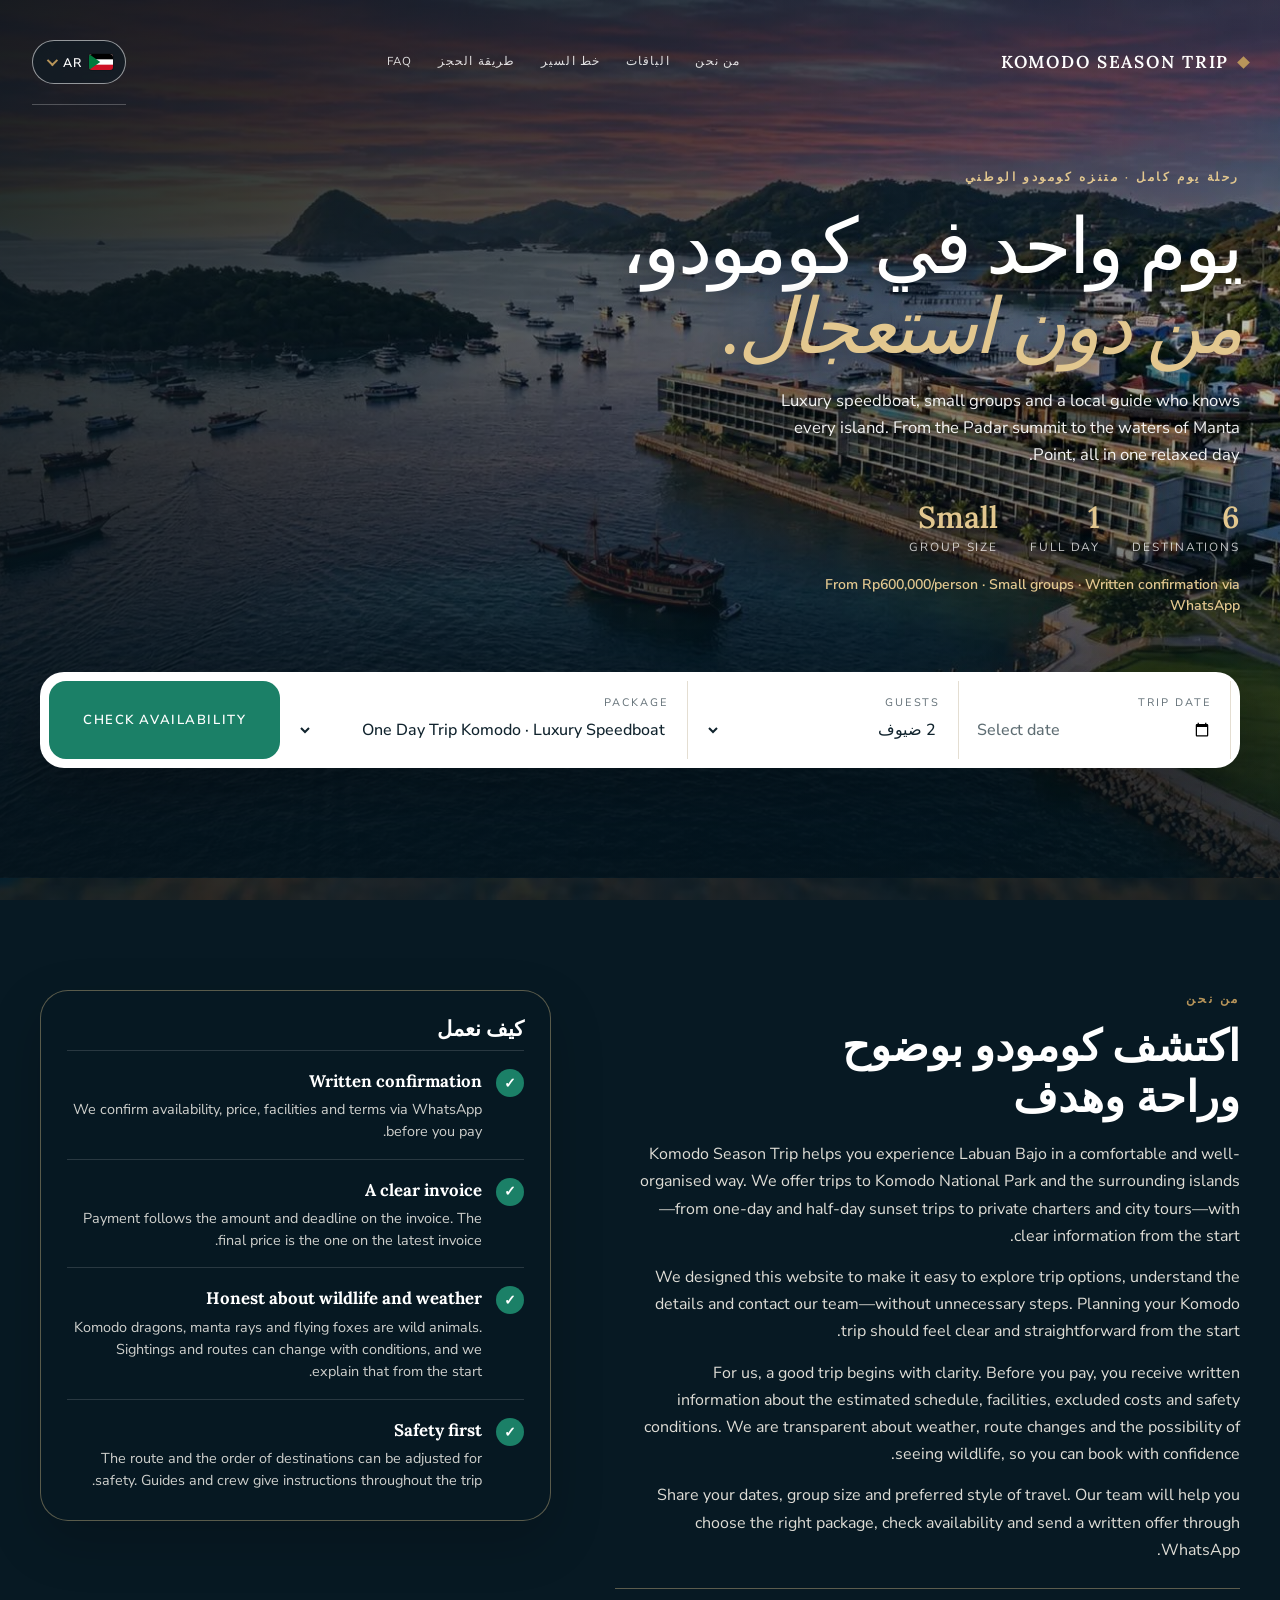
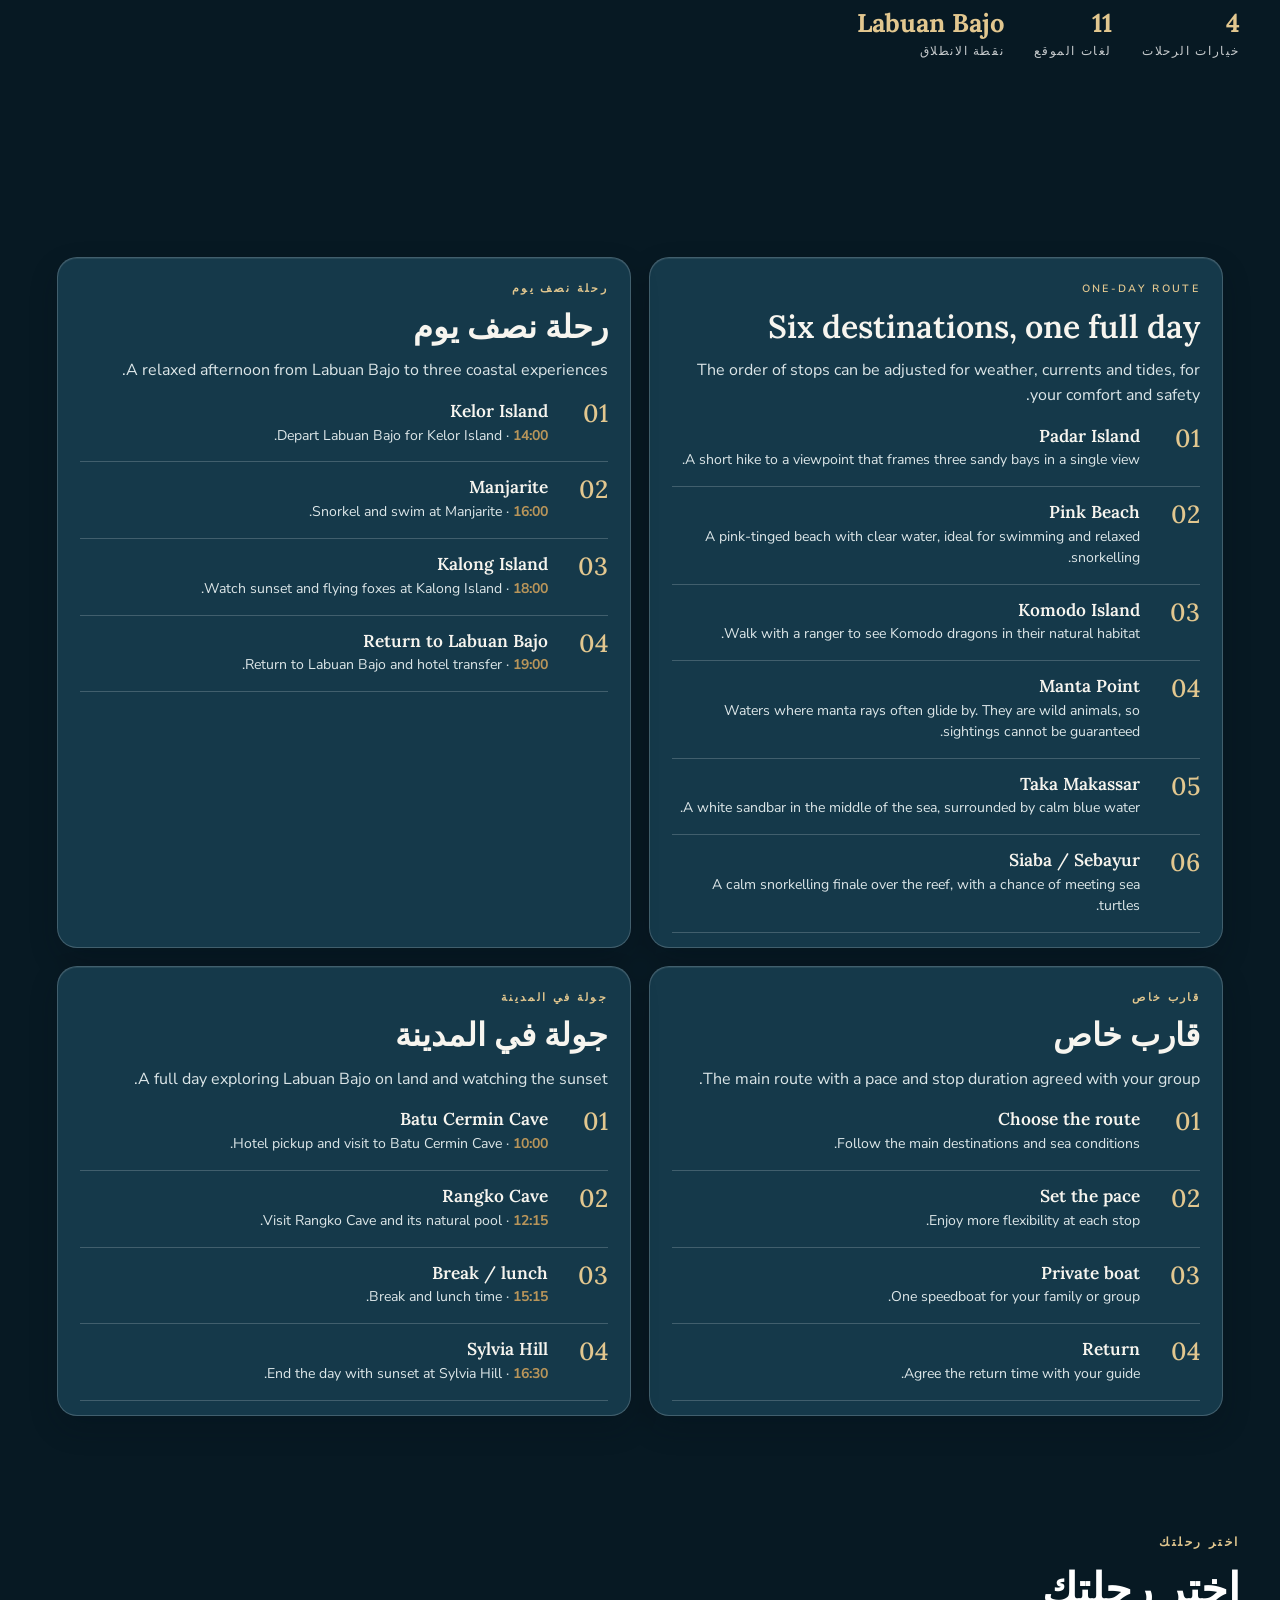
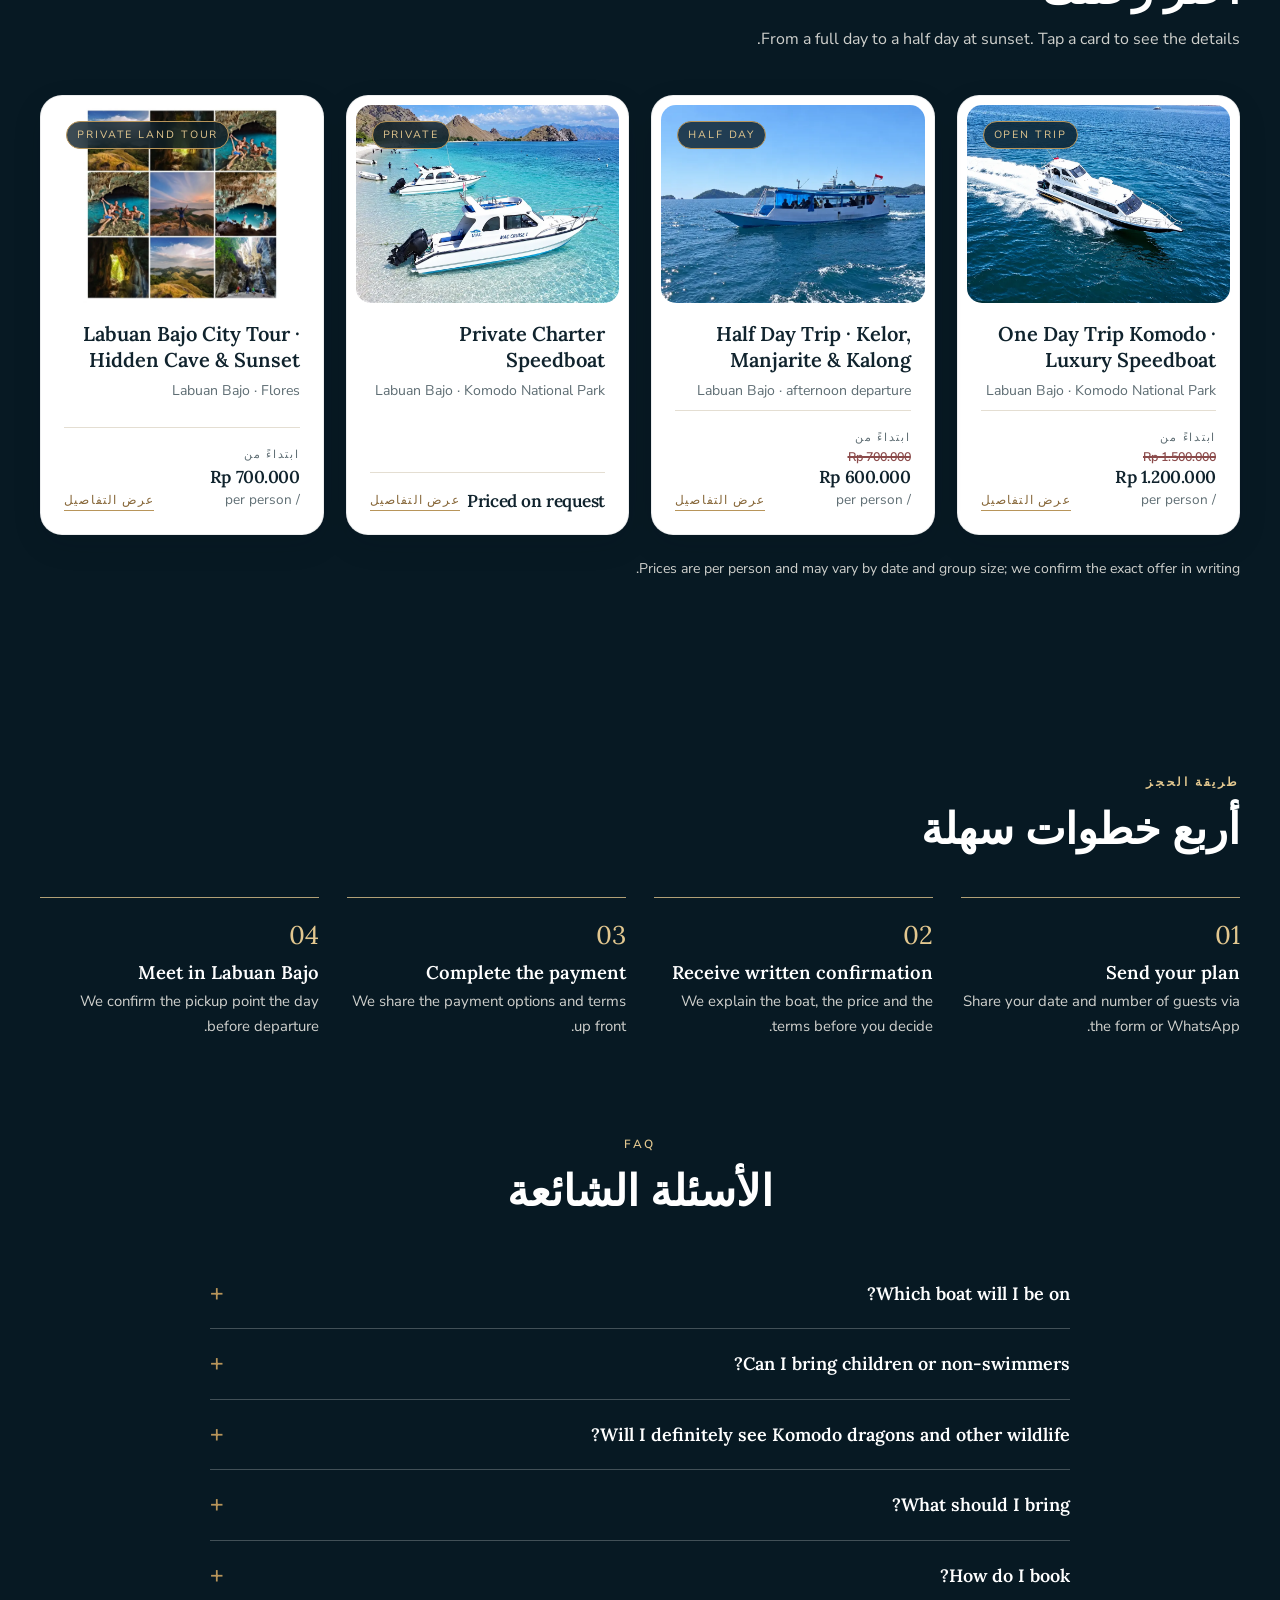
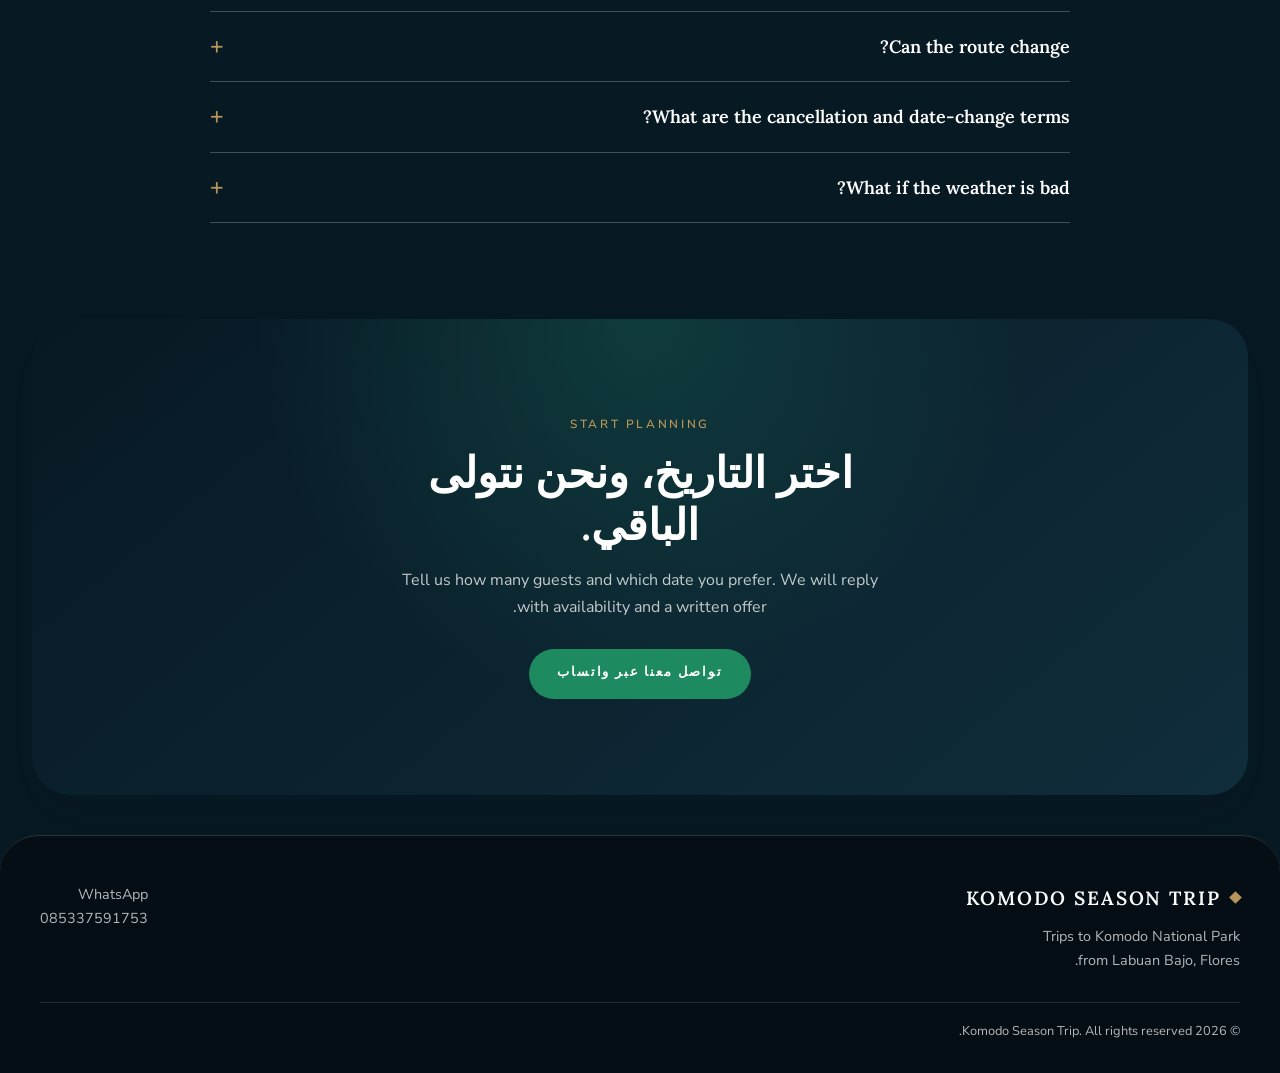
==== commit 2cfbf3e8: "Add files via upload" ====
--- a/ar.html
+++ b/ar.html
@@ -670,7 +670,7 @@
 var LANG='ar',T={"view":"عرض التفاصيل","from":"ابتداءً من","sum":"الملخص","tiers":"السعر لكل شخص","fac":"المرافق","route2":"خط سير الرحلة","inc_note":"يشمل وملاحظات","close_panel":"إغلاق اللوحة","prev":"الصورة السابقة","next":"الصورة التالية","swipe":"اسحب لعرض الصور","err_phone":"رقم واتساب غير صالح. يرجى إدخال رمز الدولة.","sending":"جارٍ الإرسال…","err_send":"لم يتم إرسال الحجز. تحقق من الاتصال أو احجز عبر واتساب.","guest_n":"%n ضيوف","guest_more":"أكثر من 10","wa_interest":"مرحباً Komodo Season Trip، أنا مهتم بـ %n.","wa_date":"التاريخ: %s.","wa_guests":"الضيوف: %s.","wa_ask":"يرجى مشاركة التوفر والسعر.","wa_order":"مرحباً Komodo Season Trip، أنا %p وقد حجزت للتو %n.","wa_confirm":"يرجى التأكيد.","o_send":"إرسال الحجز","locale":"ar-AE"},curIdx=0;
 function applySalePrice(b){var ref=String(b.oldp||'')+' '+String(b.p||''),name=String(b.n||'').toLowerCase();if(/city[\s-]*tour|lawatan bandar|tur darat|tour della città|city tour|городской тур|城市游/.test(name)){delete b.oldp;b.p='Rp 700.000'}else if(/1[., ]500[., ]000/.test(ref)||/one[\s-]*day|full[\s-]*day|satu hari|ganzer tag|intera giornata|un día completo|um dia inteiro|полный день|一日/.test(name)&&!/half[\s-]*day|半日/.test(name)){b.oldp='Rp 1.500.000';b.p='Rp 1.200.000'}else if(/700[., ]000/.test(ref)||/half[\s-]*day|setengah hari|separuh hari|halbtag|mezza giornata|medio día|meio dia|тур на полдня|半日/.test(name)){b.oldp='Rp 700.000';b.p='Rp 600.000'}return b}function loc(b){var t=LANG!=='id'&&b.tr&&(b.tr[LANG]||b.tr.en);if(!t)return applySalePrice(b);var o={};for(var k in b)o[k]=b[k];['n','w','tag','pu','p','d','sp','f','it','y','x','pt','itn','warn','rt','info','faq','faqt'].forEach(function(k){if(t[k]!=null)o[k]=t[k]});return applySalePrice(o)}
 function msg(){return Array.prototype.filter.call(arguments,Boolean).join(' ')}
-var BOATS=[{"n":"One Day Trip Komodo · Speedboat Luxury","w":"Labuan Bajo · Taman Nasional Komodo","tag":"Open trip","ik":"motor","p":"Rp 1.200.000","pu":"per orang","s":"","r":0,"d":"Open trip (sharing) satu hari penuh menjelajahi enam destinasi Taman Nasional Komodo dengan speedboat wisata dari Labuan Bajo: Pulau Padar, Pink Beach, Pulau Komodo, Manta Point, Taka Makassar, dan Siaba atau Sebayur. Penjemputan hotel di area Labuan Bajo, makan siang, dan pemandu lokal sudah termasuk.","sp":[["Durasi","Satu hari penuh"],["Jenis trip","Open trip atau sharing trip dengan peserta lain dalam satu speedboat"],["Minimum booking","1 orang"],["Kapal","Speedboat wisata. Nama dan jenis kapal dapat berbeda sesuai ketersediaan. Detail kapal dikonfirmasi sebelum keberangkatan."],["Kapasitas","Mengikuti jenis speedboat yang tersedia pada tanggal perjalanan"],["Destinasi","6 destinasi"],["Penjemputan","Hotel atau titik temu di area Labuan Bajo, sekitar 06.00–06.30 WITA"]],"f":[],"it":[["06.00–06.30 WITA","Penjemputan peserta dari hotel atau titik temu di area Labuan Bajo."],["06.30–07.00 WITA","Perjalanan menuju pelabuhan, check-in, dan persiapan naik speedboat."],["07.00 WITA","Speedboat berangkat dari Labuan Bajo."],["Sekitar 08.30–09.00 WITA","Tiba di Pulau Padar. Trekking ringan menuju area pemandangan dan berfoto."],["Sekitar 10.00–10.30 WITA","Mengunjungi Pink Beach untuk berenang, snorkeling, atau bersantai sesuai kondisi."],["Sekitar 12.00 WITA","Mengunjungi Pulau Komodo dan mengikuti jalur trekking yang ditentukan bersama ranger."],["Sekitar 13.00 WITA","Makan siang atau waktu istirahat sesuai fasilitas paket."],["Sekitar 14.00 WITA","Mengunjungi Manta Point untuk snorkeling apabila kondisi laut memungkinkan."],["Sekitar 15.00 WITA","Mengunjungi Taka Makassar apabila kondisi pasang surut dan cuaca memungkinkan."],["Sekitar 15.30–16.00 WITA","Mengunjungi Siaba atau Sebayur untuk snorkeling atau menikmati perairan sekitar sesuai kondisi."],["Sekitar 16.30–17.30 WITA","Perjalanan kembali menuju Labuan Bajo."],["Sekitar 17.00–18.00 WITA","Tiba di Labuan Bajo dan perjalanan selesai."]],"y":[],"x":[],"img":"","on":true,"ic":"Speedboat PUKAYA melaju","gal":[["pukaya-01.webp","Tampak luar speedboat"],["pukaya-02.webp","Kabin dengan kursi nyaman"],["pukaya-03.webp","Kursi kabin dan pendingin ruangan"],["pukaya-04.webp","Lorong kabin penumpang"],["pukaya-05.webp","Kabin penumpang, tampak lebar"],["pukaya-06.webp","Toilet di dalam kapal"],["pukaya-07.webp","Ruang kemudi"],["pukaya-08.webp","Dek depan dengan tempat duduk"],["pukaya-09.webp","Dek belakang"]],"rt":"Jadwal perkiraan","itn":"Jadwal di atas merupakan perkiraan. Waktu tiba, durasi di setiap destinasi, dan urutan rute dapat berubah mengikuti cuaca, gelombang, arus, pasang surut, kepadatan lokasi, arahan ranger, jadwal pelabuhan, dan pertimbangan keselamatan. Tidak ada jaminan bahwa semua destinasi dapat dikunjungi apabila kondisi tidak memungkinkan.","warn":"Penting: tiket masuk Taman Nasional Komodo dan biaya resmi lain belum termasuk dalam harga paket, kecuali dinyatakan berbeda pada invoice atau konfirmasi booking. Rincian biaya diinformasikan sebelum pembayaran.","info":[{"t":"Fasilitas yang termasuk","open":true,"k":"yes","b":[["ul",["Speedboat wisata pulang-pergi dari Labuan Bajo.","Pemandu lokal.","Alat snorkeling dasar.","Jaket pelampung.","Air mineral.","Makan siang.","Penjemputan dan pengantaran hotel di area Labuan Bajo.","Ranger atau pemandu lokal di area Pulau Komodo sesuai ketentuan taman nasional.","Dokumentasi perjalanan menggunakan kamera, GoPro, dan drone apabila kondisi cuaca, lokasi, izin, dan operasional memungkinkan."]],["note","Nama dan jenis speedboat dapat berbeda sesuai ketersediaan. Dokumentasi drone tidak dapat dijamin karena bergantung pada cuaca, angin, lokasi, izin, dan kondisi operasional."]]},{"t":"Tidak termasuk","open":true,"k":"no","b":[["ul",["Tiket pesawat.","Hotel atau akomodasi di Labuan Bajo.","Tiket masuk Taman Nasional Komodo.","Biaya konservasi, retribusi, atau biaya resmi lain dari pengelola destinasi.","Biaya pelabuhan atau biaya lokal lain apabila berlaku.","Konsumsi pribadi di luar makan siang, air mineral, dan fasilitas paket.","Pakaian renang.","Handuk.","Fins atau perlengkapan pribadi lainnya jika tidak disediakan.","Obat-obatan pribadi.","Obat anti-mabuk laut.","Asuransi perjalanan.","Pengeluaran pribadi.","Tip sukarela untuk pemandu dan kru kapal.","Destinasi di luar itinerary One Day Trip.","Biaya lain yang tidak tercantum dalam konfirmasi booking."]],["note","Tiket taman nasional, retribusi, dan biaya resmi lainnya dapat berubah mengikuti ketentuan pengelola destinasi. Rincian biaya akan diinformasikan sebelum pembayaran."]]},{"t":"Keselamatan dan kondisi perjalanan","b":[["p","Perjalanan ini melibatkan perjalanan speedboat, aktivitas snorkeling, naik-turun kapal, berjalan kaki, dan trekking ringan di beberapa lokasi."],["p","Semua aktivitas di laut bergantung pada cuaca, gelombang, arus, pasang surut, dan arahan kru. Rute serta urutan destinasi dapat berubah jika diperlukan demi keselamatan peserta."],["p","Peserta wajib mengikuti arahan pemandu, kru kapal, dan ranger selama perjalanan. Jaket pelampung wajib digunakan sesuai arahan kru dan kondisi aktivitas."],["p","Peserta wajib memberi tahu kami sebelum booking apabila memiliki kondisi kesehatan tertentu, sedang hamil, memiliki alergi, kebutuhan khusus, keterbatasan berenang, atau kesulitan berjalan dan melakukan trekking."],["p","Perjalanan ini tidak direkomendasikan bagi bayi dan balita, ibu hamil, pengguna kursi roda atau stroller, lansia dengan keterbatasan fisik berat, serta peserta dengan kondisi medis berisiko tinggi seperti penyakit jantung, epilepsi, atau kondisi lain yang dapat terpengaruh oleh perjalanan laut dan aktivitas fisik."]]},{"t":"Satwa liar","b":[["p","Komodo, pari manta, penyu, dan satwa lainnya hidup bebas di habitat alaminya. Pemandu dan ranger akan membantu memilih area yang sesuai berdasarkan kondisi dan aturan taman nasional, tetapi penampakan satwa liar tidak dapat dijamin."]]},{"t":"Cuaca dan perubahan itinerary","b":[["p","Jika terjadi cuaca buruk, hujan lebat, badai, gelombang tinggi, arus kuat, pasang surut, bencana alam, penutupan destinasi, instruksi ranger, instruksi otoritas, kerusakan kapal, atau keadaan lain di luar kendali operator, maka:"],["ul",["Rute dapat diubah.","Urutan destinasi dapat diubah.","Waktu kunjungan dapat dikurangi.","Sebagian destinasi dapat dihilangkan.","Keberangkatan dapat ditunda.","Perjalanan dapat dijadwalkan ulang.","Perjalanan dapat dibatalkan apabila kondisi dianggap tidak aman."]],["p","Pilihan perubahan tanggal, itinerary pengganti, atau pengembalian dana mengikuti kondisi operasional, kebijakan operator kapal, biaya pihak ketiga yang telah dibayarkan, dan ketentuan pada invoice atau konfirmasi booking."],["p","Keselamatan peserta menjadi prioritas utama. Tidak ada jaminan bahwa seluruh destinasi dalam itinerary dapat dikunjungi."]]},{"t":"Syarat booking dan pembayaran","b":[["ol",["Booking tersedia untuk minimal 1 orang.","Peserta mengirimkan nama lengkap, nomor WhatsApp, tanggal perjalanan, dan jumlah peserta.","Booking belum dianggap terkonfirmasi sebelum ketersediaan, itinerary, harga, fasilitas, dan ketentuan dikonfirmasi melalui WhatsApp.","Peserta menerima invoice atau konfirmasi tertulis sebelum melakukan pembayaran.","Peserta wajib memeriksa nama, tanggal, jumlah peserta, harga, fasilitas, dan ketentuan sebelum membayar.","Pembayaran dilakukan sesuai nominal dan batas waktu yang tertulis pada invoice.","Harga final adalah harga yang tercantum pada invoice atau konfirmasi booking terakhir.","Harga paket dan biaya tiket atau retribusi taman nasional dapat berubah mengikuti ketentuan pengelola destinasi.","Setelah melakukan pembayaran, peserta dianggap telah membaca, memahami, dan menyetujui aturan perjalanan yang tercantum pada invoice dan halaman paket."]]]},{"t":"Pembatalan dan perubahan tanggal","b":[["p","Pembatalan, perubahan nama peserta, dan perubahan tanggal perjalanan mengikuti ketentuan yang tercantum pada invoice atau konfirmasi booking."],["p","Permintaan perubahan tanggal dapat dipertimbangkan apabila kapasitas kapal dan ketersediaan pada tanggal baru masih tersedia."],["p","Perubahan tanggal dapat menimbulkan biaya tambahan apabila terdapat perbedaan harga kapal, tiket, retribusi, atau biaya operasional."],["p","Peserta yang membatalkan perjalanan, tidak hadir, atau datang terlambat mengikuti ketentuan pembatalan pada invoice booking."],["p","Peserta wajib hadir tepat waktu di hotel atau titik temu yang telah ditentukan. Peserta yang terlambat dapat dianggap tidak hadir apabila speedboat harus berangkat sesuai jadwal."],["p","Biaya tambahan akibat keterlambatan atau perubahan rencana peserta menjadi tanggung jawab peserta."]]},{"t":"Yang perlu dibawa","b":[["ul",["Pakaian ganti.","Pakaian renang.","Handuk.","Sunscreen ramah terumbu.","Topi.","Kacamata hitam.","Alas kaki yang nyaman untuk trekking ringan.","Obat pribadi.","Obat anti-mabuk laut.","Kamera.","Powerbank dan charger.","Uang tunai secukupnya."]]]}],"faqt":"Pertanyaan yang sering diajukan","faq":[["Apakah saya pasti melihat komodo dan pari manta?","Tidak. Komodo dan pari manta adalah satwa liar sehingga penampakannya tidak dapat dijamin. Pemandu dan ranger akan membantu memilih area yang sesuai berdasarkan kondisi dan aturan taman nasional."],["Apakah Manta Point selalu dikunjungi?","Manta Point dikunjungi apabila cuaca, gelombang, arus, pasang surut, dan kondisi keselamatan memungkinkan. Jika tidak memungkinkan, pemandu dapat mengubah rute atau mengganti lokasi sesuai kondisi."],["Apakah semua destinasi pasti dikunjungi?","Tidak selalu. Urutan rute dan destinasi dapat berubah atau dikurangi karena cuaca, kondisi laut, pasang surut, kepadatan lokasi, arahan ranger, jadwal pelabuhan, atau alasan keselamatan."],["Apakah tiket Taman Nasional Komodo sudah termasuk?","Tiket masuk Taman Nasional Komodo dan biaya resmi lain dari pengelola destinasi belum termasuk dalam harga paket, kecuali dinyatakan berbeda pada invoice atau konfirmasi booking."],["Apakah makan siang termasuk?","Makan siang termasuk dalam fasilitas paket One Day Trip. Detail menu atau bentuk penyajian dapat berbeda sesuai operasional perjalanan."],["Apakah ada penjemputan hotel?","Penjemputan dan pengantaran tersedia untuk hotel di area Labuan Bajo. Waktu penjemputan biasanya sekitar pukul 06.00–06.30 WITA dan akan dikonfirmasi sebelum perjalanan."],["Apakah ini open trip?","Ya. Paket ini merupakan open trip atau sharing trip, sehingga peserta dapat berbagi speedboat dengan tamu lain. Kapasitas mengikuti jenis kapal yang tersedia pada tanggal perjalanan."],["Apakah anak-anak boleh ikut?","Anak-anak dapat mengikuti perjalanan setelah usia, kondisi kesehatan, dan kemampuan mengikuti rute diperiksa. Mohon informasikan usia anak saat booking agar kesesuaian perjalanan dapat diperiksa."],["Apakah dokumentasi drone selalu tersedia?","Dokumentasi drone bergantung pada cuaca, angin, lokasi, izin, dan kondisi operasional. Dokumentasi drone dapat tidak tersedia apabila penerbangan tidak aman atau tidak diperbolehkan di area tertentu."]],"tr":{"en":{"n":"One Day Trip Komodo · Luxury Speedboat","w":"Labuan Bajo · Komodo National Park","pu":"per person","itn":"The schedule above is an estimate. Arrival times, the time spent at each destination and the order of the route may change depending on the weather, waves, currents, tides, how busy each location is, ranger instructions, harbour schedules and safety considerations. There is no guarantee that all destinations can be visited if conditions do not allow.","warn":"Important: Komodo National Park entrance tickets and other official fees are not included in the package price, unless stated otherwise on the invoice or booking confirmation. Fee details are provided before payment.","rt":"Estimated schedule","info":[{"t":"Included facilities","open":true,"k":"yes","b":[["ul",["Tourist speedboat round trip from Labuan Bajo.","Local guide.","Basic snorkelling equipment.","Life jacket.","Mineral water.","Lunch.","Hotel pickup and drop-off in the Labuan Bajo area.","A ranger or local guide in the Komodo Island area, in line with national park regulations.","Trip documentation with camera, GoPro and drone when weather, location, permits and operations allow."]],["note","The name and type of speedboat may vary depending on availability. Drone footage cannot be guaranteed because it depends on weather, wind, location, permits and operational conditions."]]},{"t":"Not included","open":true,"k":"no","b":[["ul",["Flight tickets.","Hotel or accommodation in Labuan Bajo.","Komodo National Park entrance tickets.","Conservation fees, levies or other official fees from the destination manager.","Harbour fees or other local fees where applicable.","Personal food and drinks beyond the lunch, mineral water and facilities listed.","Swimwear.","Towel.","Fins or other personal equipment if not provided.","Personal medication.","Seasickness medication.","Travel insurance.","Personal expenses.","Voluntary tips for the guide and boat crew.","Destinations outside the One Day Trip itinerary.","Any other costs not listed in the booking confirmation."]],["note","National park tickets, levies and other official fees may change according to the destination manager's regulations. Fee details will be provided before payment."]]},{"t":"Safety and trip conditions","b":[["p","This trip involves speedboat travel, snorkelling, getting on and off the boat, walking and light trekking at several locations."],["p","All activities at sea depend on the weather, waves, currents, tides and the crew's instructions. The route and the order of destinations may change if needed for the safety of participants."],["p","Participants must follow the instructions of the guide, boat crew and rangers throughout the trip. Life jackets must be worn as instructed by the crew and according to the activity."],["p","Please tell us before booking if you have a specific health condition, are pregnant, have allergies or special needs, limited swimming ability, or difficulty walking and trekking."],["p","This trip is not recommended for infants and toddlers, pregnant women, wheelchair or stroller users, elderly people with severe physical limitations, or participants with high-risk medical conditions such as heart disease, epilepsy or other conditions that may be affected by sea travel and physical activity."]]},{"t":"Wildlife","b":[["p","Komodo dragons, manta rays, turtles and other animals live freely in their natural habitat. Guides and rangers will help choose suitable areas based on conditions and national park rules, but wildlife sightings cannot be guaranteed."]]},{"t":"Weather and itinerary changes","b":[["p","In the event of bad weather, heavy rain, storms, high waves, strong currents, tides, natural disasters, destination closures, ranger instructions, instructions from the authorities, boat damage or other circumstances beyond the operator's control:"],["ul",["The route may be changed.","The order of destinations may be changed.","Visiting times may be shortened.","Some destinations may be skipped.","Departure may be delayed.","The trip may be rescheduled.","The trip may be cancelled if conditions are considered unsafe."]],["p","Options for a date change, a replacement itinerary or a refund depend on operational conditions, the boat operator's policy, third-party costs already paid, and the terms stated in the invoice or booking confirmation."],["p","Participant safety is the top priority. There is no guarantee that all destinations in the itinerary can be visited."]]},{"t":"Booking and payment terms","b":[["ol",["Booking is available for a minimum of 1 person.","Participants send their full name, WhatsApp number, travel date and number of participants.","A booking is not considered confirmed until availability, itinerary, price, facilities and terms have been confirmed via WhatsApp.","Participants receive an invoice or written confirmation before making payment.","Participants must check the name, date, number of participants, price, facilities and terms before paying.","Payment is made according to the amount and deadline stated in the invoice.","The final price is the price stated in the latest invoice or booking confirmation.","Package prices and national park ticket or levy fees may change according to the destination manager's regulations.","After payment, participants are considered to have read, understood and agreed to the travel rules stated in the invoice and on the package page."]]]},{"t":"Cancellation and date changes","b":[["p","Cancellations, changes of participant names and changes of travel date follow the terms stated in the invoice or booking confirmation."],["p","A date change request can be considered if boat capacity and availability on the new date are still available."],["p","A date change may incur additional costs if there is a difference in boat price, tickets, levies or operational costs."],["p","Participants who cancel, do not show up or arrive late are subject to the cancellation terms in the booking invoice."],["p","Participants must arrive on time at the hotel or the agreed meeting point. Participants who are late may be considered no-shows if the speedboat has to depart on schedule."],["p","Additional costs caused by late arrival or changes to the participant's plans are the participant's responsibility."]]},{"t":"What to bring","b":[["ul",["Change of clothes.","Swimwear.","Towel.","Reef-safe sunscreen.","Hat.","Sunglasses.","Comfortable footwear for light trekking.","Personal medication.","Seasickness medication.","Camera.","Power bank and charger.","Enough cash."]]]}],"faqt":"الأسئلة الشائعة","faq":[["Will I definitely see Komodo dragons and manta rays?","No. Komodo dragons and manta rays are wild animals, so sightings cannot be guaranteed. Guides and rangers will help choose suitable areas based on conditions and national park rules."],["Is Manta Point always visited?","Manta Point is visited when the weather, waves, currents, tides and safety conditions allow. If not possible, the guide may change the route or replace the location according to conditions."],["Are all destinations guaranteed to be visited?","Not always. The order of the route and destinations may change or be reduced due to weather, sea conditions, tides, how busy locations are, ranger instructions, harbour schedules or safety reasons."],["Are Komodo National Park tickets included?","Komodo National Park entrance tickets and other official fees from the destination manager are not included in the package price, unless stated otherwise in the invoice or booking confirmation."],["Is lunch included?","Lunch is included in the One Day Trip package. The menu or serving style may vary depending on trip operations."],["Is hotel pickup available?","Pickup and drop-off are available for hotels in the Labuan Bajo area. Pickup is usually around 06.00–06.30 WITA and will be confirmed before the trip."],["Is this an open trip?","Yes. This package is an open or shared trip, so you may share the speedboat with other guests. Capacity depends on the type of boat available on the travel date."],["Can children join?","Children can join after their age, health and ability to follow the route have been checked. Please tell us the child's age when booking so suitability can be assessed."],["Is drone footage always available?","Drone footage depends on weather, wind, location, permits and operational conditions. Drone footage may be unavailable if flying is unsafe or not allowed in certain areas."]],"d":"An open (shared) full-day trip to six destinations in Komodo National Park by tourist speedboat from Labuan Bajo: Padar Island, Pink Beach, Komodo Island, Manta Point, Taka Makassar and Siaba or Sebayur. Hotel pickup in the Labuan Bajo area, lunch and a local guide are included.","sp":[["Duration","Full day"],["Trip type","Open trip or shared trip with other guests on the same speedboat"],["Minimum booking","1 person"],["Boat","Tourist speedboat. Boat name and type may vary depending on availability. Boat details are confirmed before departure."],["Capacity","Depends on the type of speedboat available on the travel date"],["Destinations","6 destinations"],["Pickup","Hotel or meeting point in the Labuan Bajo area, around 06.00–06.30 WITA"]],"it":[["06.00–06.30 WITA","Guests are picked up from their hotel or a meeting point in the Labuan Bajo area."],["06.30–07.00 WITA","Transfer to the harbour, check-in and preparation to board the speedboat."],["07.00 WITA","The speedboat departs from Labuan Bajo."],["Approx. 08.30–09.00 WITA","Arrival at Padar Island. Light trek to the viewpoint and photo time."],["Approx. 10.00–10.30 WITA","Visit Pink Beach to swim, snorkel or relax, depending on conditions."],["Approx. 12.00 WITA","Visit Komodo Island and follow the trekking route set together with the ranger."],["Approx. 13.00 WITA","Lunch or rest time according to the package facilities."],["Approx. 14.00 WITA","Visit Manta Point for snorkelling if sea conditions allow."],["Approx. 15.00 WITA","Visit Taka Makassar if tides and weather allow."],["Approx. 15.30–16.00 WITA","Visit Siaba or Sebayur to snorkel or enjoy the surrounding waters, depending on conditions."],["Approx. 16.30–17.30 WITA","Journey back to Labuan Bajo."],["Approx. 17.00–18.00 WITA","Arrival in Labuan Bajo and end of the trip."]]},"ar":{"n":"رحلة يوم واحد إلى Komodo · قارب سريع فاخر","w":"Labuan Bajo · منتزه Komodo الوطني","pu":"للشخص الواحد","itn":"الجدول أعلاه تقديري. قد تتغير أوقات الوصول، والمدة التي تُقضى في كل وجهة، وترتيب المسار حسب الطقس والأمواج والتيارات والمد والجزر ومدى ازدحام كل موقع وتعليمات الحراس ومواعيد الميناء واعتبارات السلامة. لا يمكن ضمان زيارة جميع الوجهات إذا لم تسمح الظروف بذلك.","warn":"مهم: لا تشمل أسعار الباقة تذاكر دخول منتزه Komodo الوطني والرسوم الرسمية الأخرى، ما لم يُذكر خلاف ذلك في الفاتورة أو تأكيد الحجز. تُقدَّم تفاصيل الرسوم قبل الدفع.","rt":"الجدول التقديري","info":[{"t":"الخدمات المشمولة","open":true,"k":"yes","b":[["ul",["رحلة ذهاب وعودة بقارب سياحي سريع من Labuan Bajo.","مرشد محلي.","معدات أساسية للغطس.","سترة نجاة.","مياه معدنية.","غداء.","النقل من الفندق وإليه في منطقة Labuan Bajo.","حارس أو مرشد محلي في منطقة جزيرة Komodo، وفقاً للوائح المنتزه الوطني.","توثيق الرحلة بكاميرا وGoPro وطائرة مسيّرة عندما تسمح الأحوال الجوية والموقع والتصاريح والعمليات بذلك."]],["note","قد يختلف اسم القارب السريع ونوعه حسب التوافر. لا يمكن ضمان التصوير بالطائرة المسيّرة، إذ يعتمد ذلك على الطقس والرياح والموقع والتصاريح والظروف التشغيلية."]]},{"t":"غير مشمول","open":true,"k":"no","b":[["ul",["تذاكر الطيران.","الفندق أو مكان الإقامة في Labuan Bajo.","تذاكر دخول منتزه Komodo الوطني.","رسوم المحافظة على الطبيعة أو الجبايات أو الرسوم الرسمية الأخرى التي تفرضها إدارة الوجهة.","رسوم الميناء أو الرسوم المحلية الأخرى، حيثما ينطبق ذلك.","الأطعمة والمشروبات الشخصية، باستثناء الغداء والمياه المعدنية والخدمات المذكورة.","ملابس السباحة.","منشفة.","زعانف أو معدات شخصية أخرى إن لم تكن متوفرة.","الأدوية الشخصية.","أدوية دوار البحر.","تأمين السفر.","النفقات الشخصية.","الإكراميات الاختيارية للمرشد وطاقم القارب.","الوجهات الواقعة خارج مسار رحلة اليوم الواحد.","أي تكاليف أخرى غير مدرجة في تأكيد الحجز."]],["note","قد تتغير أسعار تذاكر المنتزه الوطني والجبايات والرسوم الرسمية الأخرى وفقاً للوائح إدارة الوجهة. تُقدَّم تفاصيل الرسوم قبل الدفع."]]},{"t":"السلامة وظروف الرحلة","b":[["p","تشمل هذه الرحلة التنقل بقارب سريع والغطس والصعود إلى القارب والنزول منه والمشي والقيام بجولات مشي قصيرة في عدة مواقع."],["p","تعتمد جميع الأنشطة البحرية على الطقس والأمواج والتيارات والمد والجزر وتعليمات الطاقم. وقد يتغير المسار وترتيب الوجهات عند الحاجة حفاظاً على سلامة المشاركين."],["p","يجب على المشاركين اتباع تعليمات المرشد وطاقم القارب والحراس طوال الرحلة. ويجب ارتداء سترات النجاة وفقاً لتعليمات الطاقم ونوع النشاط."],["p","يرجى إبلاغنا قبل الحجز إذا كنت تعاني حالة صحية معينة، أو كنتِ حاملاً، أو لديك حساسية أو احتياجات خاصة، أو قدرة محدودة على السباحة، أو صعوبة في المشي واجتياز المسارات."],["p","لا يُنصح بهذه الرحلة للرضع والأطفال الصغار، أو النساء الحوامل، أو مستخدمي الكراسي المتحركة أو عربات الأطفال، أو كبار السن الذين يعانون قيوداً جسدية شديدة، أو المشاركين الذين لديهم حالات طبية عالية الخطورة مثل أمراض القلب أو الصرع أو حالات أخرى قد تتأثر بالتنقل البحري والنشاط البدني."]]},{"t":"الحياة البرية","b":[["p","تعيش تنانين Komodo وأسماك المانتا والسلاحف وغيرها من الحيوانات بحرية في موائلها الطبيعية. وسيساعد المرشدون والحراس في اختيار المناطق المناسبة وفقاً للظروف وقواعد المنتزه الوطني، لكن لا يمكن ضمان مشاهدة الحياة البرية."]]},{"t":"الطقس والتغييرات على خط سير الرحلة","b":[["p","في حال سوء الأحوال الجوية أو هطول أمطار غزيرة أو حدوث عواصف أو ارتفاع الأمواج أو اشتداد التيارات أو المد والجزر أو وقوع كوارث طبيعية أو إغلاق الوجهات أو صدور تعليمات من الحراس أو السلطات أو تعرّض القارب للعطل أو حدوث ظروف أخرى خارجة عن سيطرة المشغّل:"],["ul",["قد يتغير المسار.","قد يتغير ترتيب الوجهات.","قد تُختصر مدة الزيارة.","قد تُستثنى بعض الوجهات.","قد يتأخر موعد المغادرة.","قد يُعاد تحديد موعد الرحلة.","قد تُلغى الرحلة إذا اعتُبرت الظروف غير آمنة."]],["p","تعتمد الخيارات المتاحة لتغيير الموعد أو استبدال خط سير الرحلة أو استرداد المبلغ على الظروف التشغيلية وسياسة مشغّل القارب والتكاليف المدفوعة مسبقاً لأطراف ثالثة والشروط الواردة في الفاتورة أو تأكيد الحجز."],["p","سلامة المشاركين هي الأولوية القصوى. لا يمكن ضمان زيارة جميع الوجهات الواردة في خط سير الرحلة."]]},{"t":"شروط الحجز والدفع","b":[["ol",["الحجز متاح لشخص واحد على الأقل.","يرسل المشاركون أسماءهم الكاملة وأرقام WhatsApp وتاريخ السفر وعدد المشاركين.","لا يُعد الحجز مؤكداً حتى يتم تأكيد التوافر وخط سير الرحلة والسعر والخدمات والشروط عبر WhatsApp.","يتلقى المشاركون فاتورة أو تأكيداً خطياً قبل الدفع.","يجب على المشاركين التحقق من الاسم والتاريخ وعدد المشاركين والسعر والخدمات والشروط قبل الدفع.","يُسدَّد المبلغ وفقاً للقيمة والموعد النهائي المحددين في الفاتورة.","السعر النهائي هو السعر الوارد في أحدث فاتورة أو تأكيد حجز.","قد تتغير أسعار الباقات ورسوم تذاكر المنتزه الوطني أو الجبايات وفقاً للوائح إدارة الوجهة.","بعد الدفع، يُعد المشاركون قد قرأوا قواعد السفر الواردة في الفاتورة وصفحة الباقة وفهموها ووافقوا عليها."]]]},{"t":"الإلغاء وتغيير الموعد","b":[["p","تخضع عمليات الإلغاء وتغيير أسماء المشاركين وتغيير موعد السفر للشروط الواردة في الفاتورة أو تأكيد الحجز."],["p","يمكن النظر في طلب تغيير الموعد إذا ظلت سعة القارب والتوافر في الموعد الجديد متاحين."],["p","قد يترتب على تغيير الموعد تكاليف إضافية في حال وجود فرق في سعر القارب أو التذاكر أو الجبايات أو التكاليف التشغيلية."],["p","تسري على المشاركين الذين يلغون الحجز أو لا يحضرون أو يصلون متأخرين شروط الإلغاء الواردة في فاتورة الحجز."],["p","يجب على المشاركين الوصول في الوقت المحدد إلى الفندق أو نقطة الالتقاء المتفق عليها. وقد يُعتبر المشاركون المتأخرون غير حاضرين إذا اضطر القارب السريع إلى المغادرة في موعده."],["p","يتحمل المشاركون التكاليف الإضافية الناجمة عن التأخر في الوصول أو تغيير خططهم."]]},{"t":"ما ينبغي إحضاره","b":[["ul",["ملابس بديلة.","ملابس سباحة.","منشفة.","واقي شمس آمن للشعاب المرجانية.","قبعة.","نظارات شمسية.","حذاء مريح للمشي القصير.","الأدوية الشخصية.","أدوية دوار البحر.","كاميرا.","بطارية متنقلة وشاحن.","نقود كافية."]]]}],"faqt":"الأسئلة الشائعة","faq":[["هل سأرى تنانين Komodo وأسماك المانتا بالتأكيد؟","لا. تنانين Komodo وأسماك المانتا حيوانات برية، لذا لا يمكن ضمان مشاهدتها. وسيساعد المرشدون والحراس في اختيار المناطق المناسبة وفقاً للظروف وقواعد المنتزه الوطني."],["هل تتم زيارة Manta Point دائماً؟","تتم زيارة Manta Point عندما تسمح بذلك الأحوال الجوية والأمواج والتيارات والمد والجزر وظروف السلامة. وإذا تعذرت الزيارة، فقد يغيّر المرشد المسار أو يستبدل الموقع وفقاً للظروف."],["هل زيارة جميع الوجهات مضمونة؟","ليس دائماً. فقد يتغير ترتيب المسار والوجهات أو يُختصر بسبب الطقس أو أحوال البحر أو المد والجزر أو ازدحام المواقع أو تعليمات الحراس أو مواعيد الميناء أو لأسباب تتعلق بالسلامة."],["هل تشمل الباقة تذاكر منتزه Komodo الوطني؟","لا تشمل أسعار الباقة تذاكر دخول منتزه Komodo الوطني والرسوم الرسمية الأخرى التي تفرضها إدارة الوجهة، ما لم يُذكر خلاف ذلك في الفاتورة أو تأكيد الحجز."],["هل الغداء مشمول؟","الغداء مشمول في باقة رحلة اليوم الواحد. وقد تختلف قائمة الطعام أو طريقة تقديمه بحسب ترتيبات الرحلة."],["هل يتوفر النقل من الفندق؟","يتوفر النقل من الفنادق في منطقة Labuan Bajo وإليها. يكون موعد النقل عادةً بين 06.00 و06.30 WITA، وسيُؤكَّد قبل الرحلة."],["هل هذه رحلة مشتركة؟","نعم. هذه الباقة رحلة مشتركة، لذا قد تتشاركون القارب السريع مع ضيوف آخرين. وتعتمد السعة على نوع القارب المتاح في تاريخ السفر."],["هل يمكن للأطفال المشاركة؟","يمكن للأطفال المشاركة بعد التحقق من أعمارهم وحالتهم الصحية وقدرتهم على اتباع مسار الرحلة. يرجى إبلاغنا بعمر الطفل عند الحجز لتقييم مدى ملاءمة الرحلة له."],["هل يتوفر التصوير بالطائرة المسيّرة دائماً؟","يعتمد التصوير بالطائرة المسيّرة على الطقس والرياح والموقع والتصاريح والظروف التشغيلية. وقد لا يتوفر إذا كان التحليق غير آمن أو غير مسموح به في مناطق معينة."]],"d":"رحلة نهارية مشتركة إلى ست وجهات في منتزه Komodo الوطني على متن قارب سياحي سريع من Labuan Bajo: جزيرة Padar وشاطئ Pink Beach وجزيرة Komodo وManta Point وTaka Makassar وSiaba أو Sebayur. تشمل الرحلة النقل من الفنادق في منطقة Labuan Bajo والغداء ومرشداً محلياً.","sp":[["المدة","يوم كامل"],["نوع الرحلة","رحلة مشتركة مع ضيوف آخرين على متن القارب السريع نفسه"],["الحد الأدنى للحجز","شخص واحد"],["القارب","قارب سياحي سريع. قد يختلف اسم القارب ونوعه حسب التوافر. وتُؤكَّد تفاصيل القارب قبل المغادرة."],["السعة","تعتمد على نوع القارب السريع المتاح في تاريخ السفر"],["الوجهات","6 وجهات"],["النقل","من الفندق أو نقطة الالتقاء في منطقة Labuan Bajo، بين 06.00 و06.30 WITA"]],"it":[["06.00–06.30 WITA","يُنقل الضيوف من فنادقهم أو من نقطة التقاء في منطقة Labuan Bajo."],["06.30–07.00 WITA","الانتقال إلى الميناء وتسجيل الوصول والاستعداد للصعود إلى القارب السريع."],["07.00 WITA","يغادر القارب السريع Labuan Bajo."],["حوالي 08.30–09.00 WITA","الوصول إلى جزيرة Padar. جولة مشي قصيرة إلى نقطة المشاهدة ووقت لالتقاط الصور."],["حوالي 10.00–10.30 WITA","زيارة Pink Beach للسباحة أو الغطس أو الاسترخاء، حسب الظروف."],["حوالي 12.00 WITA","زيارة جزيرة Komodo واتباع مسار المشي المحدد بالتنسيق مع الحارس."],["حوالي 13.00 WITA","موعد الغداء أو الاستراحة وفقاً للخدمات المشمولة في الباقة."],["حوالي 14.00 WITA","زيارة Manta Point للغطس إذا سمحت أحوال البحر."],["حوالي 15.00 WITA","زيارة Taka Makassar إذا سمح المد والجزر والطقس."],["حوالي 15.30–16.00 WITA","زيارة Siaba أو Sebayur للغطس أو للاستمتاع بالمياه المحيطة، حسب الظروف."],["حوالي 16.30–17.30 WITA","العودة إلى Labuan Bajo."],["حوالي 17.00–18.00 WITA","الوصول إلى Labuan Bajo وانتهاء الرحلة."]]}},"oldp":"Rp 1.500.000"},{"n":"رحلة نصف يوم · Kelor, Manjarite & Kalong","w":"Labuan Bajo · berangkat sore","tag":"Half day","ik":"motor","p":"Rp 600.000","pu":"per orang","s":"","r":0,"d":"Perjalanan setengah hari yang santai: berlayar dari Labuan Bajo sore hari, singgah di pantai alami Pulau Kelor, snorkeling di Manjarite, lalu menutup hari dengan matahari terbenam dan ribuan kelelawar terbang di Pulau Kalong. Penjemputan dan pengantaran hotel sudah termasuk.","sp":[["Durasi","Setengah hari (13.30–20.00)"],["Kapal","Transportasi kapal"],["Destinasi","3 titik: Kelor, Manjarite, Kalong"],["Perlengkapan","Alat snorkeling tersedia (opsional)"],["Penjemputan","Hotel atau titik temu di area Labuan Bajo, sekitar 13.30–14.00 WITA"]],"f":[],"it":[["13.30–14.00","Penjemputan dari hotel menuju titik kumpul"],["14.00–15.00","Berangkat dari Labuan Bajo menuju Pulau Kelor, pantai alami yang masih asri"],["16.00–17.00","Teluk/Pulau Manjarite: snorkeling, berenang, dan menikmati pantainya"],["18.00–19.00","Pulau Kalong: menikmati matahari terbenam dan menyaksikan ribuan kelelawar terbang"],["19.00–20.00","Tiba kembali di Labuan Bajo dan diantar ke hotel. Tur selesai"]],"y":[],"x":[],"img":"halfday-user-aerial.jpg","on":true,"ic":"Kapal wisata dari udara dengan latar pulau Komodo","gal":[["halfday-user-aerial.jpg","Kapal wisata dari udara dengan latar pulau Komodo"],["halfday-user-boat.jpg","Kapal wisata bersama tamu saat senja"],["halfday-user-sunset.jpg","Kapal wisata saat matahari terbenam"],["halfday-10.webp","Pantai pasir putih dan laut jernih"],["halfday-01.webp","Panorama dari atas bukit"],["halfday-02.webp","Dermaga dan perairan biru dari udara"],["halfday-03.webp","Dermaga kayu menuju pulau"],["halfday-04.webp","Berjalan santai di dermaga kayu"],["halfday-05.webp","Ribuan kalong terbang saat senja"],["halfday-06.webp","Kalong di langit senja"],["halfday-07.webp","Kapal wisata menanti matahari terbenam"],["halfday-08.webp","Langit jingga saat matahari terbenam"],["halfday-09.webp","Kalong dari dekat"]],"itn":"Jadwal di atas merupakan perkiraan. Waktu tiba, durasi di setiap destinasi, dan urutan rute dapat berubah mengikuti cuaca, gelombang, arus, pasang surut, kepadatan lokasi, arahan pihak berwenang, jadwal pelabuhan, dan pertimbangan keselamatan. Waktu matahari terbenam dan penampakan kelelawar tidak dapat dijamin. Tidak ada jaminan bahwa semua destinasi dapat dikunjungi apabila kondisi tidak memungkinkan.","warn":"Penting: tiket masuk taman nasional atau retribusi area, jika berlaku, belum termasuk dalam harga paket, kecuali dinyatakan berbeda pada invoice atau konfirmasi booking. Makan berat juga tidak disediakan; hanya minuman dan snack ringan. Rincian biaya diinformasikan sebelum pembayaran.","rt":"Jadwal perkiraan","info":[{"t":"Fasilitas yang termasuk","open":true,"k":"yes","b":[["ul",["Transportasi kapal pulang-pergi dari Labuan Bajo.","Minuman dan snack ringan.","Pemandu wisata berpengalaman.","Peralatan snorkeling (tersedia, opsional).","Penjemputan dan pengantaran hotel di area Labuan Bajo."]],["note","Nama dan jenis kapal dapat berbeda sesuai ketersediaan dan dikonfirmasi sebelum keberangkatan."]]},{"t":"Tidak termasuk","open":true,"k":"no","b":[["ul",["Tiket pesawat.","Hotel atau akomodasi di Labuan Bajo.","Tiket masuk taman nasional atau retribusi area, jika berlaku.","Biaya konservasi, retribusi, atau biaya resmi lain dari pengelola destinasi.","Biaya pelabuhan atau biaya lokal lain apabila berlaku.","Makan berat. Hanya minuman dan snack ringan yang disediakan.","Konsumsi pribadi di luar minuman dan snack yang disediakan.","Pakaian renang.","Handuk.","Fins atau perlengkapan pribadi lainnya jika tidak disediakan.","Obat-obatan pribadi.","Obat anti-mabuk laut.","Asuransi perjalanan.","Pengeluaran pribadi.","Tip sukarela untuk pemandu dan kru kapal.","Destinasi di luar itinerary رحلة نصف يوم.","Biaya lain yang tidak tercantum dalam konfirmasi booking."]],["note","Tiket taman nasional, retribusi, dan biaya resmi lainnya dapat berubah mengikuti ketentuan pengelola destinasi. Rincian biaya akan diinformasikan sebelum pembayaran."]]},{"t":"Keselamatan dan kondisi perjalanan","b":[["p","Perjalanan ini melibatkan perjalanan dengan kapal, aktivitas snorkeling, naik-turun kapal, berjalan kaki, dan jalur pendek menuju titik pandang di Pulau Kelor apabila kondisi memungkinkan."],["p","Semua aktivitas di laut bergantung pada cuaca, gelombang, arus, pasang surut, dan arahan kru. Rute serta urutan destinasi dapat berubah jika diperlukan demi keselamatan peserta."],["p","Sebagian perjalanan pulang dilakukan saat hari mulai gelap. Peserta wajib tetap mengikuti arahan kru selama perjalanan dan saat naik-turun kapal."],["p","Peserta wajib mengikuti arahan pemandu dan kru kapal selama perjalanan. Perlengkapan keselamatan wajib digunakan sesuai arahan kru dan kondisi aktivitas."],["p","Peserta wajib memberi tahu kami sebelum booking apabila memiliki kondisi kesehatan tertentu, sedang hamil, memiliki alergi, kebutuhan khusus, keterbatasan berenang, atau kesulitan berjalan dan melakukan trekking."],["p","Perjalanan ini tidak direkomendasikan bagi bayi dan balita, ibu hamil, pengguna kursi roda atau stroller, lansia dengan keterbatasan fisik berat, serta peserta dengan kondisi medis berisiko tinggi seperti penyakit jantung, epilepsi, atau kondisi lain yang dapat terpengaruh oleh perjalanan laut dan aktivitas fisik."]]},{"t":"Satwa liar","b":[["p","Kelelawar (kalong) di Pulau Kalong hidup bebas di hutan bakau dan keluar mencari makan menjelang malam. Waktu terbang, jumlah kelelawar, dan matahari terbenam bergantung pada cuaca dan kondisi alam sehingga tidak dapat dijamin."],["p","Pengamatan kelelawar dilakukan dari atas kapal karena pulau tertutup hutan bakau. Demi menjaga satwa, dilarang menerbangkan drone, membunyikan musik dengan keras, atau menyalakan kembang api di sekitar Pulau Kalong. Mohon tidak membuang sampah ke laut maupun ke pulau."],["p","Kehidupan laut yang terlihat saat snorkeling bergantung pada kondisi perairan dan tidak dapat dijamin."]]},{"t":"Cuaca dan perubahan itinerary","b":[["p","Jika terjadi cuaca buruk, hujan lebat, badai, gelombang tinggi, arus kuat, pasang surut, bencana alam, penutupan destinasi, instruksi pihak berwenang, kerusakan kapal, atau keadaan lain di luar kendali operator, maka:"],["ul",["Rute dapat diubah.","Urutan destinasi dapat diubah.","Waktu kunjungan dapat dikurangi.","Sebagian destinasi dapat dihilangkan.","Keberangkatan dapat ditunda.","Perjalanan dapat dijadwalkan ulang.","Perjalanan dapat dibatalkan apabila kondisi dianggap tidak aman."]],["p","Pilihan perubahan tanggal, itinerary pengganti, atau pengembalian dana mengikuti kondisi operasional, kebijakan operator kapal, biaya pihak ketiga yang telah dibayarkan, dan ketentuan pada invoice atau konfirmasi booking."],["p","Keselamatan peserta menjadi prioritas utama. Tidak ada jaminan bahwa seluruh destinasi dalam itinerary dapat dikunjungi."]]},{"t":"Syarat booking dan pembayaran","b":[["ol",["Peserta mengirimkan nama lengkap, nomor WhatsApp, tanggal perjalanan, dan jumlah peserta.","Booking belum dianggap terkonfirmasi sebelum ketersediaan, itinerary, harga, fasilitas, dan ketentuan dikonfirmasi melalui WhatsApp.","Peserta menerima invoice atau konfirmasi tertulis sebelum melakukan pembayaran.","Peserta wajib memeriksa nama, tanggal, jumlah peserta, harga, fasilitas, dan ketentuan sebelum membayar.","Pembayaran dilakukan sesuai nominal dan batas waktu yang tertulis pada invoice.","Harga final adalah harga yang tercantum pada invoice atau konfirmasi booking terakhir.","Harga paket dan biaya tiket atau retribusi taman nasional dapat berubah mengikuti ketentuan pengelola destinasi.","Setelah melakukan pembayaran, peserta dianggap telah membaca, memahami, dan menyetujui aturan perjalanan yang tercantum pada invoice dan halaman paket."]]]},{"t":"Pembatalan dan perubahan tanggal","b":[["p","Pembatalan, perubahan nama peserta, dan perubahan tanggal perjalanan mengikuti ketentuan yang tercantum pada invoice atau konfirmasi booking."],["p","Permintaan perubahan tanggal dapat dipertimbangkan apabila kapasitas kapal dan ketersediaan pada tanggal baru masih tersedia."],["p","Perubahan tanggal dapat menimbulkan biaya tambahan apabila terdapat perbedaan harga kapal, tiket, retribusi, atau biaya operasional."],["p","Peserta yang membatalkan perjalanan, tidak hadir, atau datang terlambat mengikuti ketentuan pembatalan pada invoice booking."],["p","Peserta wajib hadir tepat waktu di hotel atau titik temu yang telah ditentukan. Peserta yang terlambat dapat dianggap tidak hadir apabila kapal harus berangkat sesuai jadwal."],["p","Biaya tambahan akibat keterlambatan atau perubahan rencana peserta menjadi tanggung jawab peserta."]]},{"t":"Yang perlu dibawa","b":[["ul",["Pakaian ganti.","Pakaian renang.","Handuk.","Sunscreen ramah terumbu.","Topi.","Kacamata hitam.","Alas kaki yang nyaman untuk trekking ringan.","Obat pribadi.","Obat anti-mabuk laut.","Kamera.","Powerbank dan charger.","Uang tunai secukupnya.","Jaket tipis untuk angin laut saat senja dan perjalanan pulang."]]]}],"faqt":"Pertanyaan yang sering diajukan","faq":[["Apakah saya pasti melihat kelelawar dan matahari terbenam?","Tidak selalu. Kelelawar adalah satwa liar dan matahari terbenam bergantung pada cuaca. Waktu terbang dan jumlah kelelawar yang terlihat tidak dapat dijamin."],["Apakah semua destinasi pasti dikunjungi?","Tidak selalu. Urutan rute dan destinasi dapat berubah atau dikurangi karena cuaca, kondisi laut, pasang surut, kepadatan lokasi, arahan pihak berwenang, jadwal pelabuhan, atau alasan keselamatan."],["Apakah tiket taman nasional atau retribusi sudah termasuk?","Tiket masuk taman nasional atau retribusi area, jika berlaku, belum termasuk dalam harga paket dan dibayar terpisah, kecuali dinyatakan berbeda pada invoice atau konfirmasi booking."],["Apakah makan malam atau makan berat termasuk?","Tidak. Paket ini hanya menyediakan minuman dan snack ringan. Sebaiknya peserta makan sebelum berangkat."],["Apakah ada penjemputan hotel?","Penjemputan dan pengantaran tersedia untuk hotel di area Labuan Bajo. Waktu penjemputan sekitar pukul 13.30–14.00 WITA dan akan dikonfirmasi sebelum perjalanan. Perjalanan umumnya selesai sekitar pukul 19.00–20.00 WITA."],["Apakah peralatan snorkeling tersedia?","Peralatan snorkeling tersedia dan bersifat opsional. Peserta yang lebih nyaman dengan perlengkapan pribadi dapat membawanya sendiri."],["Apakah boleh menerbangkan drone?","Tidak di sekitar Pulau Kalong, karena drone dapat mengganggu kelelawar. Di kawasan taman nasional, penggunaan drone juga memerlukan izin dari pengelola."],["Apakah anak-anak boleh ikut?","Anak-anak dapat mengikuti perjalanan setelah usia, kondisi kesehatan, dan kemampuan mengikuti rute diperiksa. Mohon informasikan usia anak saat booking agar kesesuaian perjalanan dapat diperiksa."],["Bagaimana jika cuaca buruk?","Rute dapat diubah, dipersingkat, ditunda, atau dibatalkan demi keselamatan. Pilihan perubahan tanggal atau pengembalian dana mengikuti ketentuan pada invoice atau konfirmasi booking."]],"tr":{"en":{"n":"رحلة نصف يوم · Kelor, Manjarite & Kalong","w":"Labuan Bajo · afternoon departure","tag":"Half day","pu":"per person","d":"A relaxed half-day trip: sail from Labuan Bajo in the afternoon, stop at the unspoiled beach of Kelor Island, snorkel at Manjarite, then end the day with the sunset and thousands of flying foxes at Kalong Island. Hotel pickup and drop-off are included.","sp":[["Duration","Half day (13:30–20:00)"],["Boat","Boat transport"],["Destinations","3 stops: Kelor, Manjarite, Kalong"],["Equipment","Snorkelling gear available (optional)"],["Pickup","Hotel or meeting point in the Labuan Bajo area, around 13.30–14.00 WITA"]],"it":[["13.30–14.00","Hotel pickup to the meeting point"],["14.00–15.00","Depart Labuan Bajo for Kelor Island, an unspoiled natural beach"],["16.00–17.00","Manjarite Bay/Island: snorkelling, swimming and enjoying the beach"],["18.00–19.00","Kalong Island: watch the sunset and thousands of flying foxes take to the sky"],["19.00–20.00","Back in Labuan Bajo and dropped off at your hotel. Tour ends"]],"itn":"The schedule above is an estimate. Arrival times, the time spent at each destination and the order of the route may change depending on the weather, waves, currents, tides, how busy each location is, instructions from the authorities, harbour schedules and safety considerations. The time of sunset and sightings of the flying foxes cannot be guaranteed. There is no guarantee that all destinations can be visited if conditions do not allow.","warn":"Important: national park entrance tickets or area fees, where applicable, are not included in the package price, unless stated otherwise on the invoice or booking confirmation. Full meals are also not provided; only drinks and light snacks. Fee details are provided before payment.","rt":"Estimated schedule","info":[{"t":"Included facilities","open":true,"k":"yes","b":[["ul",["Boat round trip from Labuan Bajo.","Drinks and light snacks.","Experienced tour guide.","Snorkelling equipment (available, optional).","Hotel pickup and drop-off in the Labuan Bajo area."]],["note","The name and type of boat may vary depending on availability and are confirmed before departure."]]},{"t":"Not included","open":true,"k":"no","b":[["ul",["Flight tickets.","Hotel or accommodation in Labuan Bajo.","National park entrance tickets or area fees, where applicable.","Conservation fees, levies or other official fees from the destination manager.","Harbour fees or other local fees where applicable.","Full meals. Only drinks and light snacks are provided.","Personal food and drinks beyond the drinks and snacks provided.","Swimwear.","Towel.","Fins or other personal equipment if not provided.","Personal medication.","Seasickness medication.","Travel insurance.","Personal expenses.","Voluntary tips for the guide and boat crew.","Destinations outside the رحلة نصف يوم itinerary.","Any other costs not listed in the booking confirmation."]],["note","National park tickets, levies and other official fees may change according to the destination manager's regulations. Fee details will be provided before payment."]]},{"t":"Safety and trip conditions","b":[["p","This trip involves boat travel, snorkelling, getting on and off the boat, walking, and a short path to the viewpoint on Kelor Island when conditions allow."],["p","All activities at sea depend on the weather, waves, currents, tides and the crew's instructions. The route and the order of destinations may change if needed for the safety of participants."],["p","Part of the return journey takes place as it gets dark. Participants must keep following the crew's instructions during the trip and when getting on and off the boat."],["p","Participants must follow the instructions of the guide and boat crew throughout the trip. Safety equipment must be used as instructed by the crew and according to the activity."],["p","Please tell us before booking if you have a specific health condition, are pregnant, have allergies or special needs, limited swimming ability, or difficulty walking and trekking."],["p","This trip is not recommended for infants and toddlers, pregnant women, wheelchair or stroller users, elderly people with severe physical limitations, or participants with high-risk medical conditions such as heart disease, epilepsy or other conditions that may be affected by sea travel and physical activity."]]},{"t":"Wildlife","b":[["p","The flying foxes (kalong) of Kalong Island live freely in the mangroves and head out to feed towards nightfall. The time they take off, how many are seen, and the sunset depend on the weather and natural conditions, so they cannot be guaranteed."],["p","The flying foxes are watched from the boat because the island is covered in mangroves. To protect the animals, flying drones, playing loud music and setting off fireworks around Kalong Island are prohibited. Please do not throw rubbish into the sea or onto the island."],["p","Marine life seen while snorkelling depends on water conditions and cannot be guaranteed."]]},{"t":"Weather and itinerary changes","b":[["p","In the event of bad weather, heavy rain, storms, high waves, strong currents, tides, natural disasters, destination closures, instructions from the authorities, boat damage or other circumstances beyond the operator's control:"],["ul",["The route may be changed.","The order of destinations may be changed.","Visiting times may be shortened.","Some destinations may be skipped.","Departure may be delayed.","The trip may be rescheduled.","The trip may be cancelled if conditions are considered unsafe."]],["p","Options for a date change, a replacement itinerary or a refund depend on operational conditions, the boat operator's policy, third-party costs already paid, and the terms stated in the invoice or booking confirmation."],["p","Participant safety is the top priority. There is no guarantee that all destinations in the itinerary can be visited."]]},{"t":"Booking and payment terms","b":[["ol",["Participants send their full name, WhatsApp number, travel date and number of participants.","A booking is not considered confirmed until availability, itinerary, price, facilities and terms have been confirmed via WhatsApp.","Participants receive an invoice or written confirmation before making payment.","Participants must check the name, date, number of participants, price, facilities and terms before paying.","Payment is made according to the amount and deadline stated in the invoice.","The final price is the price stated in the latest invoice or booking confirmation.","Package prices and national park ticket or levy fees may change according to the destination manager's regulations.","After payment, participants are considered to have read, understood and agreed to the travel rules stated in the invoice and on the package page."]]]},{"t":"Cancellation and date changes","b":[["p","Cancellations, changes of participant names and changes of travel date follow the terms stated in the invoice or booking confirmation."],["p","A date change request can be considered if boat capacity and availability on the new date are still available."],["p","A date change may incur additional costs if there is a difference in boat price, tickets, levies or operational costs."],["p","Participants who cancel, do not show up or arrive late are subject to the cancellation terms in the booking invoice."],["p","Participants must arrive on time at the hotel or the agreed meeting point. Participants who are late may be considered no-shows if the boat has to depart on schedule."],["p","Additional costs caused by late arrival or changes to the participant's plans are the participant's responsibility."]]},{"t":"What to bring","b":[["ul",["Change of clothes.","Swimwear.","Towel.","Reef-safe sunscreen.","Hat.","Sunglasses.","Comfortable footwear for light trekking.","Personal medication.","Seasickness medication.","Camera.","Power bank and charger.","Enough cash.","A light jacket for the sea breeze at sunset and on the way back."]]]}],"faqt":"الأسئلة الشائعة","faq":[["Will I definitely see the flying foxes and the sunset?","Not always. The flying foxes are wild animals and the sunset depends on the weather. The time they take off and how many are seen cannot be guaranteed."],["Are all destinations guaranteed to be visited?","Not always. The order of the route and destinations may change or be reduced due to weather, sea conditions, tides, how busy locations are, instructions from the authorities, harbour schedules or safety reasons."],["Are national park tickets or area fees included?","National park entrance tickets or area fees, where applicable, are not included in the package price and are paid separately, unless stated otherwise in the invoice or booking confirmation."],["Is dinner or a full meal included?","No. This package only provides drinks and light snacks. We suggest eating before departure."],["Is hotel pickup available?","Pickup and drop-off are available for hotels in the Labuan Bajo area. Pickup is around 13.30–14.00 WITA and will be confirmed before the trip. The trip usually ends around 19.00–20.00 WITA."],["Is snorkelling equipment available?","Snorkelling equipment is available and optional. Participants who prefer their own gear are welcome to bring it."],["Can I fly a drone?","Not around Kalong Island, because drones can disturb the flying foxes. In national park areas, using a drone also requires permission from the park manager."],["Can children join?","Children can join after their age, health and ability to follow the route have been checked. Please tell us the child's age when booking so suitability can be assessed."],["What happens if the weather is bad?","The route may be changed, shortened, delayed or cancelled for safety. Options for a date change or a refund follow the terms in the invoice or booking confirmation."]]},"ar":{"n":"رحلة نصف يوم · كيلور ومانجاريتي وكالونغ","w":"لابوان باجو · انطلاق بعد الظهر","tag":"نصف يوم","pu":"للفرد","d":"رحلة هادئة لنصف يوم: أبحر من لابوان باجو بعد الظهر، وتوقف عند شاطئ جزيرة كيلور البكر، ومارس الغطس السطحي في مانجاريتي، ثم اختتم يومك بمشاهدة الغروب وآلاف خفافيش الفاكهة في جزيرة كالونغ. يشمل السعر النقل من الفندق وإليه.","sp":[["المدة","نصف يوم (13:30–20:00)"],["القارب","النقل بالقارب"],["الوجهات","3 محطات: كيلور ومانجاريتي وكالونغ"],["المعدات","معدات الغطس السطحي متاحة (اختيارية)"],["الاستلام","من الفندق أو نقطة الالتقاء في منطقة لابوان باجو، نحو 13.30–14.00 WITA"]],"it":[["13.30–14.00","الاستلام من الفندق والتوجه إلى نقطة الالتقاء"],["14.00–15.00","المغادرة من لابوان باجو إلى جزيرة كيلور، ذات الشاطئ الطبيعي البكر"],["16.00–17.00","خليج/جزيرة مانجاريتي: الغطس السطحي والسباحة والاستمتاع بالشاطئ"],["18.00–19.00","جزيرة كالونغ: مشاهدة الغروب وآلاف خفافيش الفاكهة وهي تحلّق في السماء"],["19.00–20.00","العودة إلى لابوان باجو والتوصيل إلى الفندق. نهاية الجولة"]],"itn":"الجدول أعلاه تقديري. قد تتغير أوقات الوصول والمدة التي تقضونها في كل وجهة وترتيب المسار تبعاً للطقس والأمواج والتيارات والمد والجزر ومدى ازدحام كل موقع وتعليمات السلطات ومواعيد الميناء واعتبارات السلامة. لا يمكن ضمان وقت الغروب أو مشاهدة خفافيش الفاكهة. ولا يمكن ضمان زيارة جميع الوجهات إذا لم تسمح الظروف بذلك.","warn":"مهم: لا يشمل سعر الباقة تذاكر دخول المتنزه الوطني أو رسوم المناطق، حيثما ينطبق ذلك، إلا إذا ورد خلاف ذلك في الفاتورة أو تأكيد الحجز. كما لا تُقدَّم وجبات كاملة؛ بل مشروبات ووجبات خفيفة فقط. تُقدَّم تفاصيل الرسوم قبل الدفع.","rt":"الجدول التقديري","info":[{"t":"الخدمات المشمولة","open":true,"k":"yes","b":[["ul",["رحلة ذهاباً وإياباً بالقارب من لابوان باجو.","مشروبات ووجبات خفيفة.","مرشد سياحي ذو خبرة.","معدات الغطس السطحي (متاحة واختيارية).","النقل من الفندق وإليه في منطقة لابوان باجو."]],["note","قد يختلف اسم القارب ونوعه حسب التوافر، ويجري تأكيدهما قبل المغادرة."]]},{"t":"غير مشمول","open":true,"k":"no","b":[["ul",["تذاكر الطيران.","الفندق أو مكان الإقامة في لابوان باجو.","تذاكر دخول المتنزه الوطني أو رسوم المناطق، حيثما ينطبق ذلك.","رسوم المحافظة على البيئة أو الجبايات أو الرسوم الرسمية الأخرى التي تفرضها الجهة المسؤولة عن الوجهة.","رسوم الميناء أو الرسوم المحلية الأخرى، حيثما ينطبق ذلك.","الوجبات الكاملة. تُقدَّم المشروبات والوجبات الخفيفة فقط.","الأطعمة والمشروبات الشخصية التي تزيد على المشروبات والوجبات الخفيفة المقدمة.","ملابس السباحة.","المنشفة.","الزعانف أو أي معدات شخصية أخرى إذا لم تكن متوفرة.","الأدوية الشخصية.","أدوية دوار البحر.","تأمين السفر.","المصاريف الشخصية.","الإكراميات الاختيارية للمرشد وطاقم القارب.","الوجهات غير المدرجة في برنامج رحلة نصف اليوم.","أي تكاليف أخرى غير مذكورة في تأكيد الحجز."]],["note","قد تتغير أسعار تذاكر المتنزه الوطني والجبايات والرسوم الرسمية الأخرى وفقاً للوائح الجهة المسؤولة عن الوجهة. ستُقدَّم تفاصيل الرسوم قبل الدفع."]]},{"t":"السلامة وشروط الرحلة","b":[["p","تشمل هذه الرحلة التنقل بالقارب والغطس السطحي والصعود إلى القارب والنزول منه والمشي، إضافة إلى مسار قصير إلى نقطة المشاهدة في جزيرة كيلور عندما تسمح الظروف بذلك."],["p","تعتمد جميع الأنشطة البحرية على الطقس والأمواج والتيارات والمد والجزر وتعليمات الطاقم. وقد يتغير المسار وترتيب الوجهات عند الضرورة حفاظاً على سلامة المشاركين."],["p","يجري جزء من رحلة العودة بعد حلول الظلام. يجب على المشاركين مواصلة اتباع تعليمات الطاقم طوال الرحلة وعند الصعود إلى القارب والنزول منه."],["p","يجب على المشاركين اتباع تعليمات المرشد وطاقم القارب طوال الرحلة. ويجب استخدام معدات السلامة وفقاً لتعليمات الطاقم وبما يتناسب مع النشاط."],["p","يرجى إبلاغنا قبل الحجز إذا كنتم تعانون حالة صحية محددة، أو كنتم حوامل، أو لديكم حساسية أو احتياجات خاصة، أو قدرة محدودة على السباحة، أو صعوبة في المشي والرحلات سيراً على الأقدام."],["p","لا يُنصح بهذه الرحلة للرضع والأطفال الصغار والحوامل ومستخدمي الكراسي المتحركة أو عربات الأطفال وكبار السن ذوي القيود البدنية الشديدة، أو المشاركين الذين لديهم حالات طبية عالية الخطورة مثل أمراض القلب أو الصرع أو غيرها من الحالات التي قد تتأثر بالتنقل البحري والنشاط البدني."]]},{"t":"الحياة البرية","b":[["p","تعيش خفافيش الفاكهة (كالونغ) في جزيرة كالونغ حرةً في أشجار القرم، وتنطلق بحثاً عن الطعام مع اقتراب الليل. يعتمد وقت إقلاعها وعدد ما يُشاهَد منها والغروب على الطقس والظروف الطبيعية، لذلك لا يمكن ضمان ذلك."],["p","تُشاهَد خفافيش الفاكهة من القارب لأن الجزيرة مغطاة بأشجار القرم. حفاظاً على الحيوانات، يُحظر تحليق الطائرات المسيّرة وتشغيل الموسيقى الصاخبة وإطلاق الألعاب النارية حول جزيرة كالونغ. يرجى عدم رمي النفايات في البحر أو على الجزيرة."],["p","تعتمد مشاهدة الحياة البحرية أثناء الغطس السطحي على ظروف المياه ولا يمكن ضمانها."]]},{"t":"الطقس وتغييرات برنامج الرحلة","b":[["p","في حال سوء الأحوال الجوية أو هطول أمطار غزيرة أو حدوث عواصف أو ارتفاع الأمواج أو اشتداد التيارات أو المد والجزر أو وقوع كوارث طبيعية أو إغلاق الوجهات أو صدور تعليمات من السلطات أو تضرر القارب أو حدوث ظروف أخرى خارجة عن سيطرة المشغّل:"],["ul",["قد يتغير المسار.","قد يتغير ترتيب الوجهات.","قد تُقلَّص مدة الزيارة.","قد تُلغى زيارة بعض الوجهات.","قد يتأخر موعد المغادرة.","قد يُعاد تحديد موعد الرحلة.","قد تُلغى الرحلة إذا اعتُبرت الظروف غير آمنة."]],["p","تعتمد خيارات تغيير التاريخ أو استبدال برنامج الرحلة أو استرداد المبلغ على الظروف التشغيلية وسياسة مشغّل القارب وتكاليف الأطراف الأخرى المدفوعة مسبقاً والشروط المذكورة في الفاتورة أو تأكيد الحجز."],["p","سلامة المشاركين هي الأولوية القصوى. لا يمكن ضمان زيارة جميع الوجهات الواردة في البرنامج."]]},{"t":"شروط الحجز والدفع","b":[["ol",["يرسل المشاركون أسماءهم كاملة وأرقام واتساب وتاريخ السفر وعدد المشاركين.","لا يُعد الحجز مؤكداً حتى تأكيد التوافر وبرنامج الرحلة والسعر والخدمات والشروط عبر واتساب.","يتلقى المشاركون فاتورة أو تأكيداً خطياً قبل الدفع.","يجب على المشاركين التحقق من الاسم والتاريخ وعدد المشاركين والسعر والخدمات والشروط قبل الدفع.","يُسدَّد المبلغ وفقاً للقيمة والمهلة المذكورتين في الفاتورة.","السعر النهائي هو السعر المذكور في أحدث فاتورة أو تأكيد حجز.","قد تتغير أسعار الباقات ورسوم تذاكر المتنزه الوطني أو الجبايات وفقاً للوائح الجهة المسؤولة عن الوجهة.","بعد الدفع، يُعد المشاركون قد قرؤوا قواعد السفر المذكورة في الفاتورة وصفحة الباقة وفهموها ووافقوا عليها."]]]},{"t":"الإلغاء وتغيير التواريخ","b":[["p","تخضع عمليات الإلغاء وتغيير أسماء المشاركين وتغيير تاريخ السفر للشروط المذكورة في الفاتورة أو تأكيد الحجز."],["p","يمكن النظر في طلب تغيير التاريخ إذا كانت سعة القارب والتوافر في التاريخ الجديد لا يزالان متاحين."],["p","قد يترتب على تغيير التاريخ تكاليف إضافية إذا كان هناك فرق في سعر القارب أو التذاكر أو الجبايات أو تكاليف التشغيل."],["p","يخضع المشاركون الذين يلغون الحجز أو لا يحضرون أو يصلون متأخرين لشروط الإلغاء الواردة في فاتورة الحجز."],["p","يجب على المشاركين الوصول في الوقت المحدد إلى الفندق أو نقطة الالتقاء المتفق عليها. وقد يُعتبر المتأخرون غير حاضرين إذا اضطر القارب إلى المغادرة في الموعد المحدد."],["p","يتحمل المشاركون التكاليف الإضافية الناجمة عن التأخر أو تغيير خططهم."]]},{"t":"ما ينبغي إحضاره","b":[["ul",["ملابس لتبديلها.","ملابس السباحة.","منشفة.","واقي شمس آمن للشعاب المرجانية.","قبعة.","نظارات شمسية.","حذاء مريح للرحلات الخفيفة سيراً على الأقدام.","الأدوية الشخصية.","أدوية دوار البحر.","كاميرا.","بطارية متنقلة وشاحن.","نقد كافٍ.","سترة خفيفة لنسيم البحر عند الغروب وفي طريق العودة."]]]}],"faqt":"الأسئلة الشائعة","faq":[["هل سأشاهد خفافيش الفاكهة والغروب بالتأكيد؟","ليس دائماً. خفافيش الفاكهة حيوانات برية، كما يعتمد الغروب على الطقس. ولا يمكن ضمان وقت إقلاعها أو عدد ما يُشاهَد منها."],["هل نضمن زيارة جميع الوجهات؟","ليس دائماً. قد يتغير ترتيب المسار والوجهات أو يُختصر بسبب الطقس أو أحوال البحر أو المد والجزر أو ازدحام المواقع أو تعليمات السلطات أو مواعيد الميناء أو لأسباب تتعلق بالسلامة."],["هل تذاكر المتنزه الوطني أو رسوم المناطق مشمولة؟","لا يشمل سعر الباقة تذاكر دخول المتنزه الوطني أو رسوم المناطق، حيثما ينطبق ذلك، وتُدفع بشكل منفصل، إلا إذا ورد خلاف ذلك في الفاتورة أو تأكيد الحجز."],["هل يشمل السعر العشاء أو وجبة كاملة؟","لا. تشمل هذه الباقة المشروبات والوجبات الخفيفة فقط. نقترح تناول الطعام قبل المغادرة."],["هل يتوفر النقل من الفندق؟","يتوفر النقل من الفنادق في منطقة لابوان باجو وإليها. يكون الاستلام نحو 13.30–14.00 WITA، وسيُؤكد قبل الرحلة. تنتهي الرحلة عادةً نحو 19.00–20.00 WITA."],["هل تتوفر معدات الغطس السطحي؟","معدات الغطس السطحي متاحة واختيارية. ويمكن للمشاركين الذين يفضلون معداتهم الخاصة إحضارها."],["هل يمكنني تحليق طائرة مسيّرة؟","ليس حول جزيرة كالونغ، إذ قد تزعج الطائرات المسيّرة خفافيش الفاكهة. كما يتطلب استخدام الطائرات المسيّرة في مناطق المتنزه الوطني الحصول على إذن من إدارة المتنزه."],["هل يمكن للأطفال المشاركة؟","يمكن للأطفال المشاركة بعد التحقق من أعمارهم وصحتهم وقدرتهم على اتباع مسار الرحلة. يرجى إبلاغنا بعمر الطفل عند الحجز لتقييم مدى ملاءمة الرحلة له."],["ماذا يحدث إذا كان الطقس سيئاً؟","قد يتغير المسار أو يُختصر أو يتأخر أو يُلغى حفاظاً على السلامة. وتخضع خيارات تغيير التاريخ أو استرداد المبلغ للشروط الواردة في الفاتورة أو تأكيد الحجز."]]}},"oldp":"Rp 700.000"},{"n":"Private Charter Speedboat","w":"Labuan Bajo · Taman Nasional Komodo","tag":"Privat","ik":"motor","p":"Sesuai penawaran","pu":"","s":"","r":0,"d":"Private speedboat untuk menjelajahi Taman Nasional Komodo dengan pilihan rute dan waktu keberangkatan yang fleksibel. Rute dan fasilitas akhir dikonfirmasi tertulis sebelum pembayaran.","sp":[["Durasi","Satu hari penuh"],["Kapal","Satu speedboat khusus rombongan"],["Grup","Hanya rombongan Anda"],["Destinasi","Mengikuti rute utama"],["Dokumentasi","Dapat ditambahkan"],["Perlengkapan","Alat snorkeling premium"]],"f":["Antar-jemput hotel atau Bandara Komodo pulang-pergi, sesuai area layanan yang dikonfirmasi.","Private speedboat yang nyaman; fasilitas AC mengikuti tipe kapal dan dikonfirmasi sebelum pembayaran.","Kapten dan kru berpengalaman serta pemandu wisata.","Makan siang berupa lunch box, air mineral, serta minuman ringan atau buah.","Perlengkapan snorkeling berupa masker dan fin, handuk, serta pelampung (life jacket)."],"it":[["Keberangkatan","Waktu fleksibel; umumnya mulai sekitar pukul 06.00 WITA. Konfirmasi waktu final sebelum perjalanan."],["Opsi rute standar","Padar, Pink Beach, Pulau Komodo, Taka Makassar, Manta Point, serta Kanawa atau Kelor. Destinasi yang dapat dikunjungi bergantung pada durasi, cuaca, kondisi laut, izin, dan keselamatan."],["Rute khusus","Rute dapat dibicarakan sesuai permintaan dan ketersediaan. Tidak semua destinasi dapat dijamin dalam satu perjalanan."]],"y":["Satu speedboat untuk rombongan Anda","Pemandu lokal"],"x":["Tiket masuk Taman Nasional Komodo dan retribusi resmi daerah atau destinasi untuk WNI maupun WNA.","Dokumentasi drone atau kamera profesional (opsional dan berdasarkan permintaan/konfirmasi).","Pengeluaran pribadi.","Tip sukarela untuk pemandu dan kru kapal."],"img":"","on":true,"ic":"Speedboat privat di perairan jernih","gal":[["charter-01.webp","Speedboat saat senja"],["charter-03.webp","Speedboat dari dekat"],["charter-02.webp","Kabin dengan bangku nyaman"],["charter-04.webp","Jaket pelampung dan alat snorkeling di kabin"],["charter-05.webp","Kru kapal menyambut tamu"]],"tr":{"en":{"n":"Private Charter Speedboat","w":"Labuan Bajo · Komodo National Park","tag":"Private","p":"Priced on request","d":"Private speedboat to explore Komodo National Park, with flexible route and departure-time options. The final route and facilities are confirmed in writing before payment.","sp":[["Duration","Full day"],["Boat","One speedboat just for your group"],["Group","Only your group"],["Destinations","Follows the main route"],["Documentation","Can be added"],["Equipment","Premium snorkelling gear"]],"f":["Round-trip hotel or Komodo Airport transfers, according to the confirmed service area.","Comfortable private speedboat; air-conditioning depends on the boat type and is confirmed before payment.","Experienced captain and crew, plus a tour guide.","Lunch box, mineral water, and soft drinks or fruit.","Snorkeling equipment including mask and fins, towels, and life jackets."],"it":[["Departure","Flexible; generally starts around 06:00 WITA. Confirm the final time before the trip."],["Standard route options","Padar, Pink Beach, Komodo Island, Taka Makassar, Manta Point, and Kanawa or Kelor. Destinations depend on duration, weather, sea conditions, permits, and safety."],["Special routes","خط السيرs can be discussed according to request and availability. Not all destinations can be guaranteed in one trip."]],"y":["One speedboat for your group","Local guide"],"x":["Komodo National Park entrance tickets and official regional or destination fees for Indonesian and foreign nationals.","Drone or professional-camera documentation, optional and subject to request/confirmation.","Personal expenses.","Voluntary tips for the guide and boat crew."],"info":[{"t":"Brief description","b":[["p","Private speedboat charter for a trip with your group. خط السير and departure-time options are discussed before booking and then confirmed in writing."]]},{"t":"خط السير and itinerary options","b":[["ul",["Standard route options may include Padar, Pink Beach, Komodo Island, Taka Makassar, Manta Point, and Kanawa or Kelor.","Special routes may be requested subject to time, availability, and operational conditions.","The order and number of destinations are decided with the operator; visiting every point cannot be guaranteed."]],["p","Departure generally starts around 06:00 WITA. The final time is confirmed before the trip."]]},{"t":"Included","b":[["ul",["Round-trip hotel or Komodo Airport transfers, according to the confirmed service area.","Comfortable private speedboat; air-conditioning depends on the boat type and is confirmed before payment.","Experienced captain and crew, plus a tour guide.","Lunch box, mineral water, and soft drinks or fruit.","Snorkeling equipment including mask and fins, towels, and life jackets."]],["p","The final facilities depend on the boat type and written booking confirmation."]]},{"t":"Not included","b":[["ul",["Komodo National Park entrance tickets and official regional or destination fees for Indonesian and foreign nationals.","Drone or professional-camera documentation, optional and subject to request/confirmation.","Personal expenses.","Voluntary tips for the guide and boat crew."]],["p","Official rates may change according to the operator’s regulations. Cost details are provided before payment."]]},{"t":"Terms and notes","b":[["ul",["Maximum capacity follows the boat type and applicable safety limits; the passenger count is confirmed before payment.","The route may change, be shortened, or be cancelled if weather, waves, currents, tides, port permits, or official instructions create risks. Safety decisions follow the captain and port authorities.","The deposit amount, final-payment schedule, and cancellation/date-change terms are stated on the invoice or written booking confirmation. Do not assume any percentage or specific fee applies unless stated.","Wildlife sightings, including Komodo dragons and manta rays, cannot be guaranteed."]]]}],"faqt":"الأسئلة الشائعة","faq":[["Will all destinations in the route options definitely be visited?","No. The route and number of destinations depend on duration, sea and weather conditions, permits, and safety. The final route is confirmed with the operator."],["Are Komodo National Park tickets included?","No, unless stated otherwise in writing on the invoice or booking confirmation."],["What is the speedboat passenger capacity?","Capacity depends on the boat type and safety limits; the number able to join is confirmed before payment."],["What is the deposit and what is the cancellation policy?","The deposit, final-payment schedule, and cancellation or date-change policy follow the invoice or written confirmation for your booking."]]},"ar":{"n":"قارب سريع خاص مستأجر","w":"Labuan Bajo · منتزه Komodo الوطني","tag":"خاص","p":"السعر عند الطلب","d":"قارب سريع خاص لاستكشاف منتزه Komodo الوطني، مع خيارات مرنة للمسار وموعد الانطلاق. يُؤكَّد المسار النهائي والتجهيزات كتابيًا قبل الدفع.","sp":[["المدة","يوم كامل"],["القارب","قارب سريع واحد لمجموعتكم فقط"],["المجموعة","مجموعتكم فقط"],["الوجهات","يتبع المسار الرئيسي"],["التوثيق","يمكن إضافته"],["المعدات","معدات غطس ممتازة"]],"f":["خدمات النقل ذهابًا وإيابًا من الفندق أو مطار Komodo، وفقًا لمنطقة الخدمة المؤكدة.","قارب سريع خاص ومريح؛ ويعتمد وجود تكييف الهواء على نوع القارب، ويُؤكَّد قبل الدفع.","قبطان وطاقم من ذوي الخبرة، بالإضافة إلى مرشد سياحي.","وجبة غداء معبأة ومياه معدنية ومشروبات غازية أو فاكهة.","معدات الغطس، بما في ذلك القناع والزعانف، والمناشف وسترات النجاة."],"it":[["المغادرة","مرنة؛ تبدأ عادةً في نحو 06:00 WITA. يُرجى تأكيد الموعد النهائي قبل الرحلة."],["خيارات المسار المعتاد","Padar وPink Beach وجزيرة Komodo وTaka Makassar وManta Point، وKanawa أو Kelor. تعتمد الوجهات على المدة والطقس وحالة البحر والتصاريح والسلامة."],["المسارات الخاصة","يمكن مناقشة المسارات وفقًا للطلب والتوافر. لا يمكن ضمان زيارة جميع الوجهات في رحلة واحدة."]],"y":["قارب سريع واحد لمجموعتكم","مرشد محلي"],"x":["تذاكر دخول منتزه Komodo الوطني والرسوم الرسمية للمناطق أو الوجهات للمواطنين الإندونيسيين والأجانب.","التوثيق باستخدام طائرة مسيّرة أو كاميرا احترافية، وهو اختياري ويخضع للطلب والتأكيد.","النفقات الشخصية.","الإكراميات الاختيارية للمرشد وطاقم القارب."],"info":[{"t":"وصف موجز","b":[["p","استئجار قارب سريع خاص لرحلة مع مجموعتكم. تُناقش خيارات المسار وموعد الانطلاق قبل الحجز، ثم تُؤكَّد كتابيًا."]]},{"t":"خيارات المسار وخطة الرحلة","b":[["ul",["قد تشمل خيارات المسار المعتاد Padar وPink Beach وجزيرة Komodo وTaka Makassar وManta Point، وKanawa أو Kelor.","يمكن طلب مسارات خاصة وفقًا للوقت والتوافر والظروف التشغيلية.","يُحدَّد ترتيب الوجهات وعددها بالتنسيق مع المشغّل؛ ولا يمكن ضمان زيارة جميع المواقع."]],["p","تبدأ المغادرة عادةً في نحو 06:00 WITA. يُؤكَّد الموعد النهائي قبل الرحلة."]]},{"t":"مشمول","b":[["ul",["خدمات النقل ذهابًا وإيابًا من الفندق أو مطار Komodo، وفقًا لمنطقة الخدمة المؤكدة.","قارب سريع خاص ومريح؛ ويعتمد وجود تكييف الهواء على نوع القارب، ويُؤكَّد قبل الدفع.","قبطان وطاقم من ذوي الخبرة، بالإضافة إلى مرشد سياحي.","وجبة غداء معبأة ومياه معدنية ومشروبات غازية أو فاكهة.","معدات الغطس، بما في ذلك القناع والزعانف، والمناشف وسترات النجاة."]],["p","تعتمد التجهيزات النهائية على نوع القارب وما يرد في تأكيد الحجز الخطي."]]},{"t":"غير مشمول","b":[["ul",["تذاكر دخول منتزه Komodo الوطني والرسوم الرسمية للمناطق أو الوجهات للمواطنين الإندونيسيين والأجانب.","التوثيق باستخدام طائرة مسيّرة أو كاميرا احترافية، وهو اختياري ويخضع للطلب والتأكيد.","النفقات الشخصية.","الإكراميات الاختيارية للمرشد وطاقم القارب."]],["p","قد تتغير الأسعار الرسمية وفقًا للوائح المشغّل. تُقدَّم تفاصيل التكاليف قبل الدفع."]]},{"t":"الشروط والملاحظات","b":[["ul",["تخضع السعة القصوى لنوع القارب وحدود السلامة المعمول بها؛ ويُؤكَّد عدد الركاب قبل الدفع.","قد يتغير المسار أو يُختصر أو يُلغى إذا تسببت الأحوال الجوية أو الأمواج أو التيارات أو المد والجزر أو تصاريح الميناء أو التعليمات الرسمية في مخاطر. وتُتخذ قرارات السلامة وفقًا لتوجيهات القبطان وسلطات الميناء.","يُذكر مبلغ العربون وجدول سداد المبلغ المتبقي وشروط الإلغاء أو تغيير الموعد في الفاتورة أو تأكيد الحجز الخطي. لا تفترضوا انطباق أي نسبة أو رسوم محددة ما لم تُذكر صراحةً.","لا يمكن ضمان مشاهدة الحياة البرية، بما في ذلك تنانين Komodo وأسماك الراي اللاسعة manta."]]]}],"faqt":"الأسئلة الشائعة","faq":[["هل ستتم بالتأكيد زيارة جميع الوجهات الواردة ضمن خيارات المسار؟","لا. يعتمد المسار وعدد الوجهات على المدة وحالة البحر والطقس والتصاريح والسلامة. يُؤكَّد المسار النهائي مع المشغّل."],["هل تشمل التكلفة تذاكر دخول منتزه Komodo الوطني؟","لا، إلا إذا ورد خلاف ذلك كتابةً في الفاتورة أو تأكيد الحجز."],["ما سعة الركاب في القارب السريع؟","تعتمد السعة على نوع القارب وحدود السلامة؛ ويُؤكَّد عدد الركاب الذين يمكنهم الانضمام قبل الدفع."],["ما قيمة العربون وما سياسة الإلغاء؟","يخضع العربون وجدول سداد المبلغ المتبقي وسياسة الإلغاء أو تغيير الموعد لما هو وارد في الفاتورة أو التأكيد الخطي لحجزكم."]]}},"info":[{"t":"Deskripsi singkat","b":[["p","Private charter speedboat untuk perjalanan bersama rombongan Anda. Pilihan rute dan waktu keberangkatan dibahas sebelum pemesanan, lalu dikonfirmasi tertulis."]]},{"t":"Opsi rute dan itinerary","b":[["ul",["Opsi rute standar dapat mencakup Padar, Pink Beach, Pulau Komodo, Taka Makassar, Manta Point, serta Kanawa atau Kelor.","Rute khusus dapat diminta sesuai waktu, ketersediaan, dan kondisi operasional.","Urutan dan jumlah destinasi ditentukan bersama operator; tidak semua titik dijamin dapat dikunjungi."]],["p","Keberangkatan umumnya mulai sekitar pukul 06.00 WITA. Waktu akhir dikonfirmasi sebelum perjalanan."]]},{"t":"Sudah termasuk","b":[["ul",["Antar-jemput hotel atau Bandara Komodo pulang-pergi, sesuai area layanan yang dikonfirmasi.","Private speedboat yang nyaman; fasilitas AC mengikuti tipe kapal dan dikonfirmasi sebelum pembayaran.","Kapten dan kru berpengalaman serta pemandu wisata.","Makan siang berupa lunch box, air mineral, serta minuman ringan atau buah.","Perlengkapan snorkeling berupa masker dan fin, handuk, serta pelampung (life jacket)."]],["p","Rincian akhir fasilitas mengikuti tipe kapal dan konfirmasi booking tertulis."]]},{"t":"Tidak termasuk","b":[["ul",["Tiket masuk Taman Nasional Komodo dan retribusi resmi daerah atau destinasi untuk WNI maupun WNA.","Dokumentasi drone atau kamera profesional (opsional dan berdasarkan permintaan/konfirmasi).","Pengeluaran pribadi.","Tip sukarela untuk pemandu dan kru kapal."]],["p","Tarif resmi dapat berubah mengikuti ketentuan pengelola. Rincian biaya akan diinformasikan sebelum pembayaran."]]},{"t":"Ketentuan dan catatan","b":[["ul",["Kapasitas maksimum mengikuti tipe kapal dan batas keselamatan yang berlaku; jumlah penumpang dikonfirmasi sebelum pembayaran.","Rute dapat berubah, dipersingkat, atau dibatalkan jika cuaca, gelombang, arus, pasang surut, izin pelabuhan, atau arahan pihak berwenang menimbulkan risiko. Keputusan keselamatan mengikuti kapten dan otoritas pelabuhan.","Besaran DP, jadwal pelunasan, serta syarat pembatalan/perubahan tanggal dicantumkan pada invoice atau konfirmasi booking tertulis. Jangan menganggap persentase atau biaya tertentu berlaku jika tidak tercantum.","Penampakan satwa liar, termasuk komodo dan pari manta, tidak dapat dijamin."]]]}],"faqt":"Pertanyaan yang sering diajukan","faq":[["Apakah semua destinasi dalam opsi rute pasti dikunjungi?","Tidak. Rute dan jumlah destinasi bergantung pada durasi, kondisi laut dan cuaca, izin, serta keselamatan. Rute final dikonfirmasi bersama operator."],["Apakah tiket Taman Nasional Komodo termasuk?","Tidak, kecuali dinyatakan berbeda secara tertulis pada invoice atau konfirmasi booking."],["Berapa kapasitas penumpang speedboat?","Kapasitas bergantung pada tipe kapal dan batas keselamatan; jumlah yang dapat ikut akan dikonfirmasi sebelum pembayaran."],["Berapa DP dan bagaimana kebijakan pembatalan?","Besaran DP, jadwal pelunasan, serta kebijakan pembatalan atau perubahan tanggal mengikuti invoice atau konfirmasi tertulis untuk pemesanan Anda."]]},{"n":"جولة في المدينة Labuan Bajo · Hidden Cave & Sunset","w":"Labuan Bajo · Flores","tag":"Tur darat privat","ik":"darat","p":"Rp 700.000","pu":"per orang","s":"","r":0,"d":"Tur darat privat Labuan Bajo selama sekitar 4–6 jam, dengan pilihan jadwal pagi atau sore/sunset. Rute dan waktu penjemputan dapat disesuaikan dengan rencana perjalanan Anda.","sp":[["Durasi","± 8 jam"],["Penjemputan","10.00 WITA dari hotel"],["Peserta","2–6 tamu (tur privat)"],["Transportasi","Kendaraan privat dengan sopir, perahu lokal"],["Destinasi","Gua Batu Cermin, Gua Rangko, Bukit Sylvia"]],"pt":[["2 tamu","Rp 1.500.000"],["4 tamu","Rp 750.000"],["6 tamu","Rp 700.000"]],"f":["Mobil privat ber-AC yang nyaman dan bahan bakar.","Sopir ramah yang membantu sebagai pemandu lokal.","Penjemputan dan pengantaran ke hotel atau Bandara Komodo sesuai area layanan yang dikonfirmasi.","Air mineral."],"it":[["Durasi","Sekitar 4–6 jam; jadwal pagi atau sore/sunset."],["Pilihan destinasi","Gua Batu Cermin, Bukit Sylvia atau Puncak Waringin untuk pemandangan/sunset, pusat oleh-oleh khas Labuan Bajo, dan Gua Rangko sebagai opsi sesuai rute."],["Gua Rangko","Kunjungan bersifat opsional. Perahu lokal, tiket, dan waktu tambahan mengikuti rincian biaya yang dikonfirmasi."],["Penjemputan","Waktu dan lokasi jemput dapat dikoordinasikan dengan jadwal penerbangan, termasuk untuk transit atau hari kepulangan."]],"y":["Kendaraan privat dan sopir","Pemandu","Perahu lokal pulang-pergi","Air mineral","Tiket masuk kedua gua (dikonfirmasi saat pemesanan)"],"x":["Tiket masuk objek wisata, termasuk Gua Batu Cermin dan Gua Rangko.","Sewa atau biaya perahu lokal untuk menuju Gua Rangko.","Makan siang atau makan malam.","Pengeluaran pribadi dan biaya lain yang tidak tercantum pada konfirmasi booking."],"img":"","on":true,"fit":"contain","ic":"Sekilas pengalaman tur","gal":[["citytour-01.webp","Lorong gua dengan cahaya dari luar"],["citytour-02.webp","Kolam jernih di dalam gua"],["citytour-03.webp","Berenang di Gua Rangko"],["citytour-04.webp","Kolam gua dengan jaket pelampung"],["citytour-05.webp","Berenang bersama di kolam gua"],["citytour-06.webp","Stalaktit dan kolam biru"],["citytour-07.webp","Perbukitan saat senja"],["citytour-08.webp","Sunset di atas bukit"]],"tr":{"en":{"n":"Labuan Bajo جولة في المدينة · Hidden Cave & Sunset","w":"Labuan Bajo · Flores","tag":"Private land tour","pu":"per person","d":"Private Labuan Bajo land tour lasting approximately 4–6 hours, with morning or afternoon/sunset schedule options. The route and pickup time can be adjusted to your itinerary.","sp":[["Duration","± 8 hours"],["Pickup","10:00 WITA (UTC+8) from your hotel"],["Guests","2–6 guests (private tour)"],["Transport","Private vehicle with driver, local boat"],["Destinations","Batu Cermin Cave, Rangko Cave, Sylvia Hill"]],"f":["Comfortable private air-conditioned car and fuel.","Friendly driver assisting as a local guide.","Pickup and drop-off at the hotel or Komodo Airport according to the confirmed service area.","Mineral water."],"it":[["Duration","Approximately 4–6 hours; morning or afternoon/sunset schedule."],["Destination options","Gua Batu Cermin, Bukit Sylvia or Puncak Waringin for views/sunset, Labuan Bajo’s local souvenir centre, and Gua Rangko as an option depending on the route."],["Gua Rangko","Optional visit. Local boat, ticket, and additional time follow the confirmed cost details."],["Pickup","Pickup time and location can be coordinated with flight schedules, including transit or departure day."]],"y":["Private vehicle & driver","Guide","Local boat round trip","Mineral water","Entrance tickets to both caves (confirmed at booking)"],"x":["Attraction entrance tickets, including Gua Batu Cermin and Gua Rangko.","Local boat rental or fee to reach Gua Rangko.","Lunch or dinner.","Personal expenses and other costs not listed in the booking confirmation."],"pt":[["2 guests","Rp 1.500.000"],["4 guests","Rp 750.000"],["6 guests","Rp 700.000"]],"info":[{"t":"Brief description","b":[["p","Private land tour introducing destination options in Labuan Bajo. Approximately 4–6 hours, with a morning or afternoon/sunset schedule according to the agreed route."]]},{"t":"خط السير and itinerary options","b":[["ul",["Gua Batu Cermin.","Bukit Sylvia or Puncak Waringin for views and sunset.","Labuan Bajo’s local souvenir centre.","Gua Rangko as an optional choice subject to request, time, access conditions, weather, and tides."]],["p","The order of destinations and visit duration can be adjusted. Visiting Gua Rangko requires extra time and a local boat, which are not included unless stated in the booking confirmation."]]},{"t":"Price by group size","b":[["p","Per-person price: IDR 750,000 for 4 guests; IDR 700,000 for 6 guests. The final price follows the group size and written booking confirmation."]]},{"t":"Included","b":[["ul",["Comfortable private air-conditioned car and fuel.","Friendly driver assisting as a local guide.","Pickup and drop-off at the hotel or Komodo Airport according to the confirmed service area.","Mineral water."]],["p","The current website price is displayed per person. The participant count and final services are confirmed in writing before payment."]]},{"t":"Not included","b":[["ul",["Attraction entrance tickets, including Gua Batu Cermin and Gua Rangko.","Local boat rental or fee to reach Gua Rangko.","Lunch or dinner.","Personal expenses and other costs not listed in the booking confirmation."]],["p","Attraction rates and third-party costs may change according to the operator’s regulations."]]},{"t":"Terms and notes","b":[["ul",["The price follows the format currently displayed on the website, per person; final details appear in the written confirmation.","Pickup time can be coordinated with the guest’s flight schedule, including transit or departure day, subject to availability.","The 4–6-hour duration is an estimate and may change according to the route, traffic, weather, site access, and waiting time.","Gua Rangko is optional; the visit depends on sea conditions, tides, weather, access, and local-boat availability.","Date changes or cancellation follow the invoice or written booking confirmation."]]]}],"faqt":"الأسئلة الشائعة","faq":[["How long does the جولة في المدينة last?","Approximately 4–6 hours, depending on the route, traffic, and time at each location."],["Is Gua Rangko included in the route?","Gua Rangko is an option. The visit requires time and a local boat; tickets and boat fees are excluded unless confirmed in writing."],["Are attraction tickets included?","No. Attraction tickets are excluded unless stated otherwise in the booking confirmation."],["Can pickup time be adjusted to the flight?","The time can be coordinated according to the flight schedule and vehicle availability; early confirmation is recommended."]]},"ar":{"n":"جولة في مدينة لابوان باجو · الكهف الخفي وغروب الشمس","w":"لابوان باجو · فلوريس","tag":"جولة برية خاصة","pu":"للشخص الواحد","d":"جولة برية خاصة في لابوان باجو تستغرق نحو 4–6 ساعات، مع إمكانية اختيار موعد صباحي أو بعد الظهر/وقت الغروب. يمكن تعديل المسار وموعد الاستلام بما يتناسب مع برنامج رحلتك.","sp":[["المدة","± 8 ساعات"],["الاستلام","10:00 WITA (UTC+8) من الفندق"],["الضيوف","2–6 ضيوف (جولة خاصة)"],["وسيلة النقل","مركبة خاصة مع سائق وقارب محلي"],["الوجهات","Gua Batu Cermin، Gua Rangko، Bukit Sylvia"]],"f":["سيارة خاصة مريحة ومكيّفة مع الوقود.","سائق ودود يساعدك بصفته مرشدًا محليًا.","الاستلام والتوصيل من الفندق أو مطار كومودو، وفقًا لمنطقة الخدمة المؤكدة.","مياه معدنية."],"it":[["المدة","نحو 4–6 ساعات؛ موعد صباحي أو بعد الظهر/وقت الغروب."],["خيارات الوجهات","Gua Batu Cermin، أو Bukit Sylvia أو Puncak Waringin للاستمتاع بالإطلالات/غروب الشمس، ومركز الهدايا التذكارية المحلي في لابوان باجو، وGua Rangko كخيار بحسب المسار."],["Gua Rangko","زيارة اختيارية. يخضع القارب المحلي والتذكرة والوقت الإضافي لتفاصيل التكلفة المؤكدة."],["الاستلام","يمكن تنسيق موعد الاستلام وموقعه مع مواعيد الرحلات الجوية، بما في ذلك يوم العبور أو المغادرة."]],"y":["مركبة خاصة وسائق","مرشد","رحلة ذهابًا وإيابًا بقارب محلي","مياه معدنية","تذاكر دخول الكهفين (تُؤكد عند الحجز)"],"x":["تذاكر دخول المعالم، بما في ذلك Gua Batu Cermin وGua Rangko.","استئجار قارب محلي أو رسوم الوصول إلى Gua Rangko.","الغداء أو العشاء.","النفقات الشخصية والتكاليف الأخرى غير المذكورة في تأكيد الحجز."],"pt":[["ضيفان","Rp 1.500.000"],["4 ضيوف","Rp 750.000"],["6 ضيوف","Rp 700.000"]],"info":[{"t":"وصف موجز","b":[["p","جولة برية خاصة للتعرّف على خيارات الوجهات في لابوان باجو. تستغرق نحو 4–6 ساعات، بموعد صباحي أو بعد الظهر/وقت الغروب وفقًا للمسار المتفق عليه."]]},{"t":"خيارات المسار والبرنامج","b":[["ul",["Gua Batu Cermin.","Bukit Sylvia أو Puncak Waringin للاستمتاع بالإطلالات وغروب الشمس.","مركز الهدايا التذكارية المحلي في لابوان باجو.","Gua Rangko كخيار إضافي عند الطلب، رهناً بالوقت وظروف الوصول والطقس والمد والجزر."]],["p","يمكن تعديل ترتيب الوجهات ومدة الزيارة. تتطلب زيارة Gua Rangko وقتًا إضافيًا وقاربًا محليًا، وهما غير مشمولين ما لم يُذكر ذلك في تأكيد الحجز."]]},{"t":"السعر بحسب حجم المجموعة","b":[["p","السعر للشخص الواحد: IDR 750,000 لمجموعة من 4 ضيوف؛ وIDR 700,000 لمجموعة من 6 ضيوف. يُحدد السعر النهائي وفقًا لحجم المجموعة وتأكيد الحجز الخطي."]]},{"t":"يشمل","b":[["ul",["سيارة خاصة مريحة ومكيّفة مع الوقود.","سائق ودود يساعدك بصفته مرشدًا محليًا.","الاستلام والتوصيل من الفندق أو مطار كومودو، وفقًا لمنطقة الخدمة المؤكدة.","مياه معدنية."]],["p","يُعرض السعر الحالي على الموقع الإلكتروني للشخص الواحد. ويُؤكد عدد المشاركين والخدمات النهائية خطيًا قبل الدفع."]]},{"t":"لا يشمل","b":[["ul",["تذاكر دخول المعالم، بما في ذلك Gua Batu Cermin وGua Rangko.","استئجار قارب محلي أو رسوم الوصول إلى Gua Rangko.","الغداء أو العشاء.","النفقات الشخصية والتكاليف الأخرى غير المذكورة في تأكيد الحجز."]],["p","قد تتغير أسعار المعالم وتكاليف الجهات الخارجية وفقًا للوائح المشغّل."]]},{"t":"الشروط والملاحظات","b":[["ul",["يُحتسب السعر وفق الصيغة المعروضة حاليًا على الموقع الإلكتروني، للشخص الواحد؛ وترد التفاصيل النهائية في التأكيد الخطي.","يمكن تنسيق موعد الاستلام وفقًا لجدول رحلة الضيف، بما في ذلك يوم العبور أو المغادرة، حسب التوافر.","مدة 4–6 ساعات تقديرية وقد تتغير بحسب المسار وحركة المرور والطقس وإمكانية الوصول إلى المواقع ومدة الانتظار.","زيارة Gua Rangko اختيارية؛ وتعتمد على أحوال البحر والمد والجزر والطقس وإمكانية الوصول وتوافر القوارب المحلية.","تخضع تغييرات التاريخ أو الإلغاء لما هو وارد في الفاتورة أو تأكيد الحجز الخطي."]]]}],"faqt":"الأسئلة الشائعة","faq":[["كم تستغرق الجولة في المدينة؟","نحو 4–6 ساعات، بحسب المسار وحركة المرور والوقت المستغرق في كل موقع."],["هل تشمل الجولة زيارة Gua Rangko؟","تُعد Gua Rangko خيارًا إضافيًا. وتتطلب الزيارة وقتًا وقاربًا محليًا؛ ولا تشمل التذاكر ورسوم القارب ما لم يُؤكد ذلك خطيًا."],["هل تشمل الجولة تذاكر دخول المعالم؟","لا. لا تشمل الجولة تذاكر دخول المعالم ما لم يُذكر خلاف ذلك في تأكيد الحجز."],["هل يمكن تعديل موعد الاستلام ليتناسب مع موعد الرحلة؟","يمكن تنسيق الموعد وفقًا لجدول الرحلة وتوافر المركبة؛ ويُنصح بالتأكيد مبكرًا."]]}},"oldp":"Rp 800.000","info":[{"t":"Deskripsi singkat","b":[["p","Tur darat privat untuk mengenal pilihan destinasi di Labuan Bajo. Durasi sekitar 4–6 jam dengan jadwal pagi atau sore/sunset, sesuai rute yang disepakati."]]},{"t":"Opsi rute dan itinerary","b":[["ul",["Gua Batu Cermin.","Bukit Sylvia atau Puncak Waringin untuk pemandangan dan sunset.","Pusat oleh-oleh khas Labuan Bajo.","Gua Rangko sebagai pilihan opsional sesuai permintaan, waktu, kondisi akses, cuaca, dan pasang surut."]],["p","Urutan destinasi dan lama kunjungan dapat disesuaikan. Kunjungan ke Gua Rangko memerlukan waktu tambahan dan perahu lokal, yang tidak termasuk kecuali dinyatakan pada konfirmasi booking."]]},{"t":"Sudah termasuk","b":[["ul",["Mobil privat ber-AC yang nyaman dan bahan bakar.","Sopir ramah yang membantu sebagai pemandu lokal.","Penjemputan dan pengantaran ke hotel atau Bandara Komodo sesuai area layanan yang dikonfirmasi.","Air mineral."]],["p","Harga pada situs saat ini ditampilkan per orang. Rincian jumlah peserta dan layanan akhir dikonfirmasi tertulis sebelum pembayaran."]]},{"t":"Tidak termasuk","b":[["ul",["Tiket masuk objek wisata, termasuk Gua Batu Cermin dan Gua Rangko.","Sewa atau biaya perahu lokal untuk menuju Gua Rangko.","Makan siang atau makan malam.","Pengeluaran pribadi dan biaya lain yang tidak tercantum pada konfirmasi booking."]],["p","Tarif objek wisata dan biaya pihak ketiga dapat berubah mengikuti ketentuan pengelola."]]},{"t":"Ketentuan dan catatan","b":[["ul",["Harga mengikuti format yang saat ini ditampilkan di situs, yaitu per orang; rincian akhir tercantum dalam konfirmasi tertulis.","Waktu penjemputan dapat dikoordinasikan dengan jadwal penerbangan tamu, termasuk untuk transit atau hari kepulangan, berdasarkan ketersediaan.","Durasi 4–6 jam merupakan perkiraan dan dapat berubah sesuai rute, lalu lintas, kondisi cuaca, akses lokasi, serta waktu tunggu.","Gua Rangko bersifat opsional; kunjungan bergantung pada kondisi laut, pasang surut, cuaca, akses, dan ketersediaan perahu lokal.","Perubahan tanggal atau pembatalan mengikuti invoice atau konfirmasi booking tertulis."]]]}],"faqt":"Pertanyaan yang sering diajukan","faq":[["Berapa lama جولة في المدينة berlangsung?","Sekitar 4–6 jam, bergantung pada pilihan rute, lalu lintas, dan waktu di setiap lokasi."],["Apakah Gua Rangko termasuk dalam rute?","Gua Rangko merupakan opsi. Kunjungan memerlukan waktu dan perahu lokal; tiket serta biaya perahu tidak termasuk kecuali dikonfirmasi tertulis."],["Apakah tiket objek wisata termasuk?","Tidak. Tiket objek wisata dikecualikan kecuali dinyatakan berbeda dalam konfirmasi booking."],["Bisakah waktu jemput menyesuaikan penerbangan?","Waktu dapat dikoordinasikan berdasarkan jadwal penerbangan dan ketersediaan kendaraan; konfirmasi lebih awal disarankan."]]}];
+var BOATS=[{"n":"One Day Trip Komodo · Speedboat Luxury","w":"Labuan Bajo · Taman Nasional Komodo","tag":"Open trip","ik":"motor","p":"Rp 1.200.000","pu":"per orang","s":"","r":0,"d":"Open trip (sharing) satu hari penuh menjelajahi enam destinasi Taman Nasional Komodo dengan speedboat wisata dari Labuan Bajo: Pulau Padar, Pink Beach, Pulau Komodo, Manta Point, Taka Makassar, dan Siaba atau Sebayur. Penjemputan hotel di area Labuan Bajo, makan siang, dan pemandu lokal sudah termasuk.","sp":[["Durasi","Satu hari penuh"],["Jenis trip","Open trip atau sharing trip dengan peserta lain dalam satu speedboat"],["Minimum booking","1 orang"],["Kapal","Speedboat wisata. Nama dan jenis kapal dapat berbeda sesuai ketersediaan. Detail kapal dikonfirmasi sebelum keberangkatan."],["Kapasitas","Mengikuti jenis speedboat yang tersedia pada tanggal perjalanan"],["Destinasi","6 destinasi"],["Penjemputan","Hotel atau titik temu di area Labuan Bajo, sekitar 06.00–06.30 WITA"]],"f":[],"it":[["06.00–06.30 WITA","Penjemputan peserta dari hotel atau titik temu di area Labuan Bajo."],["06.30–07.00 WITA","Perjalanan menuju pelabuhan, check-in, dan persiapan naik speedboat."],["07.00 WITA","Speedboat berangkat dari Labuan Bajo."],["Sekitar 08.30–09.00 WITA","Tiba di Pulau Padar. Trekking ringan menuju area pemandangan dan berfoto."],["Sekitar 10.00–10.30 WITA","Mengunjungi Pink Beach untuk berenang, snorkeling, atau bersantai sesuai kondisi."],["Sekitar 12.00 WITA","Mengunjungi Pulau Komodo dan mengikuti jalur trekking yang ditentukan bersama ranger."],["Sekitar 13.00 WITA","Makan siang atau waktu istirahat sesuai fasilitas paket."],["Sekitar 14.00 WITA","Mengunjungi Manta Point untuk snorkeling apabila kondisi laut memungkinkan."],["Sekitar 15.00 WITA","Mengunjungi Taka Makassar apabila kondisi pasang surut dan cuaca memungkinkan."],["Sekitar 15.30–16.00 WITA","Mengunjungi Siaba atau Sebayur untuk snorkeling atau menikmati perairan sekitar sesuai kondisi."],["Sekitar 16.30–17.30 WITA","Perjalanan kembali menuju Labuan Bajo."],["Sekitar 17.00–18.00 WITA","Tiba di Labuan Bajo dan perjalanan selesai."]],"y":[],"x":[],"img":"","on":true,"ic":"Speedboat PUKAYA melaju","gal":[["pukaya-01.webp","Tampak luar speedboat"],["pukaya-02.webp","Kabin dengan kursi nyaman"],["pukaya-03.webp","Kursi kabin dan pendingin ruangan"],["pukaya-04.webp","Lorong kabin penumpang"],["pukaya-05.webp","Kabin penumpang, tampak lebar"],["pukaya-06.webp","Toilet di dalam kapal"],["pukaya-07.webp","Ruang kemudi"],["pukaya-08.webp","Dek depan dengan tempat duduk"],["pukaya-09.webp","Dek belakang"]],"rt":"Jadwal perkiraan","itn":"Jadwal di atas merupakan perkiraan. Waktu tiba, durasi di setiap destinasi, dan urutan rute dapat berubah mengikuti cuaca, gelombang, arus, pasang surut, kepadatan lokasi, arahan ranger, jadwal pelabuhan, dan pertimbangan keselamatan. Tidak ada jaminan bahwa semua destinasi dapat dikunjungi apabila kondisi tidak memungkinkan.","warn":"Penting: tiket masuk Taman Nasional Komodo dan biaya resmi lain belum termasuk dalam harga paket, kecuali dinyatakan berbeda pada invoice atau konfirmasi booking. Rincian biaya diinformasikan sebelum pembayaran.","info":[{"t":"Fasilitas yang termasuk","open":true,"k":"yes","b":[["ul",["Speedboat wisata pulang-pergi dari Labuan Bajo.","Pemandu lokal.","Alat snorkeling dasar.","Jaket pelampung.","Air mineral.","Makan siang.","Penjemputan dan pengantaran hotel di area Labuan Bajo.","Ranger atau pemandu lokal di area Pulau Komodo sesuai ketentuan taman nasional.","Dokumentasi perjalanan menggunakan kamera, GoPro, dan drone apabila kondisi cuaca, lokasi, izin, dan operasional memungkinkan."]],["note","Nama dan jenis speedboat dapat berbeda sesuai ketersediaan. Dokumentasi drone tidak dapat dijamin karena bergantung pada cuaca, angin, lokasi, izin, dan kondisi operasional."]]},{"t":"Tidak termasuk","open":true,"k":"no","b":[["ul",["Tiket pesawat.","Hotel atau akomodasi di Labuan Bajo.","Tiket masuk Taman Nasional Komodo.","Biaya konservasi, retribusi, atau biaya resmi lain dari pengelola destinasi.","Biaya pelabuhan atau biaya lokal lain apabila berlaku.","Konsumsi pribadi di luar makan siang, air mineral, dan fasilitas paket.","Pakaian renang.","Handuk.","Fins atau perlengkapan pribadi lainnya jika tidak disediakan.","Obat-obatan pribadi.","Obat anti-mabuk laut.","Asuransi perjalanan.","Pengeluaran pribadi.","Tip sukarela untuk pemandu dan kru kapal.","Destinasi di luar itinerary One Day Trip.","Biaya lain yang tidak tercantum dalam konfirmasi booking."]],["note","Tiket taman nasional, retribusi, dan biaya resmi lainnya dapat berubah mengikuti ketentuan pengelola destinasi. Rincian biaya akan diinformasikan sebelum pembayaran."]]},{"t":"Keselamatan dan kondisi perjalanan","b":[["p","Perjalanan ini melibatkan perjalanan speedboat, aktivitas snorkeling, naik-turun kapal, berjalan kaki, dan trekking ringan di beberapa lokasi."],["p","Semua aktivitas di laut bergantung pada cuaca, gelombang, arus, pasang surut, dan arahan kru. Rute serta urutan destinasi dapat berubah jika diperlukan demi keselamatan peserta."],["p","Peserta wajib mengikuti arahan pemandu, kru kapal, dan ranger selama perjalanan. Jaket pelampung wajib digunakan sesuai arahan kru dan kondisi aktivitas."],["p","Peserta wajib memberi tahu kami sebelum booking apabila memiliki kondisi kesehatan tertentu, sedang hamil, memiliki alergi, kebutuhan khusus, keterbatasan berenang, atau kesulitan berjalan dan melakukan trekking."],["p","Perjalanan ini tidak direkomendasikan bagi bayi dan balita, ibu hamil, pengguna kursi roda atau stroller, lansia dengan keterbatasan fisik berat, serta peserta dengan kondisi medis berisiko tinggi seperti penyakit jantung, epilepsi, atau kondisi lain yang dapat terpengaruh oleh perjalanan laut dan aktivitas fisik."]]},{"t":"Satwa liar","b":[["p","Komodo, pari manta, penyu, dan satwa lainnya hidup bebas di habitat alaminya. Pemandu dan ranger akan membantu memilih area yang sesuai berdasarkan kondisi dan aturan taman nasional, tetapi penampakan satwa liar tidak dapat dijamin."]]},{"t":"Cuaca dan perubahan itinerary","b":[["p","Jika terjadi cuaca buruk, hujan lebat, badai, gelombang tinggi, arus kuat, pasang surut, bencana alam, penutupan destinasi, instruksi ranger, instruksi otoritas, kerusakan kapal, atau keadaan lain di luar kendali operator, maka:"],["ul",["Rute dapat diubah.","Urutan destinasi dapat diubah.","Waktu kunjungan dapat dikurangi.","Sebagian destinasi dapat dihilangkan.","Keberangkatan dapat ditunda.","Perjalanan dapat dijadwalkan ulang.","Perjalanan dapat dibatalkan apabila kondisi dianggap tidak aman."]],["p","Pilihan perubahan tanggal, itinerary pengganti, atau pengembalian dana mengikuti kondisi operasional, kebijakan operator kapal, biaya pihak ketiga yang telah dibayarkan, dan ketentuan pada invoice atau konfirmasi booking."],["p","Keselamatan peserta menjadi prioritas utama. Tidak ada jaminan bahwa seluruh destinasi dalam itinerary dapat dikunjungi."]]},{"t":"Syarat booking dan pembayaran","b":[["ol",["Booking tersedia untuk minimal 1 orang.","Peserta mengirimkan nama lengkap, nomor WhatsApp, tanggal perjalanan, dan jumlah peserta.","Booking belum dianggap terkonfirmasi sebelum ketersediaan, itinerary, harga, fasilitas, dan ketentuan dikonfirmasi melalui WhatsApp.","Peserta menerima invoice atau konfirmasi tertulis sebelum melakukan pembayaran.","Peserta wajib memeriksa nama, tanggal, jumlah peserta, harga, fasilitas, dan ketentuan sebelum membayar.","Pembayaran dilakukan sesuai nominal dan batas waktu yang tertulis pada invoice.","Harga final adalah harga yang tercantum pada invoice atau konfirmasi booking terakhir.","Harga paket dan biaya tiket atau retribusi taman nasional dapat berubah mengikuti ketentuan pengelola destinasi.","Setelah melakukan pembayaran, peserta dianggap telah membaca, memahami, dan menyetujui aturan perjalanan yang tercantum pada invoice dan halaman paket."]]]},{"t":"Pembatalan dan perubahan tanggal","b":[["p","Pembatalan, perubahan nama peserta, dan perubahan tanggal perjalanan mengikuti ketentuan yang tercantum pada invoice atau konfirmasi booking."],["p","Permintaan perubahan tanggal dapat dipertimbangkan apabila kapasitas kapal dan ketersediaan pada tanggal baru masih tersedia."],["p","Perubahan tanggal dapat menimbulkan biaya tambahan apabila terdapat perbedaan harga kapal, tiket, retribusi, atau biaya operasional."],["p","Peserta yang membatalkan perjalanan, tidak hadir, atau datang terlambat mengikuti ketentuan pembatalan pada invoice booking."],["p","Peserta wajib hadir tepat waktu di hotel atau titik temu yang telah ditentukan. Peserta yang terlambat dapat dianggap tidak hadir apabila speedboat harus berangkat sesuai jadwal."],["p","Biaya tambahan akibat keterlambatan atau perubahan rencana peserta menjadi tanggung jawab peserta."]]},{"t":"Yang perlu dibawa","b":[["ul",["Pakaian ganti.","Pakaian renang.","Handuk.","Sunscreen ramah terumbu.","Topi.","Kacamata hitam.","Alas kaki yang nyaman untuk trekking ringan.","Obat pribadi.","Obat anti-mabuk laut.","Kamera.","Powerbank dan charger.","Uang tunai secukupnya."]]]}],"faqt":"Pertanyaan yang sering diajukan","faq":[["Apakah saya pasti melihat komodo dan pari manta?","Tidak. Komodo dan pari manta adalah satwa liar sehingga penampakannya tidak dapat dijamin. Pemandu dan ranger akan membantu memilih area yang sesuai berdasarkan kondisi dan aturan taman nasional."],["Apakah Manta Point selalu dikunjungi?","Manta Point dikunjungi apabila cuaca, gelombang, arus, pasang surut, dan kondisi keselamatan memungkinkan. Jika tidak memungkinkan, pemandu dapat mengubah rute atau mengganti lokasi sesuai kondisi."],["Apakah semua destinasi pasti dikunjungi?","Tidak selalu. Urutan rute dan destinasi dapat berubah atau dikurangi karena cuaca, kondisi laut, pasang surut, kepadatan lokasi, arahan ranger, jadwal pelabuhan, atau alasan keselamatan."],["Apakah tiket Taman Nasional Komodo sudah termasuk?","Tiket masuk Taman Nasional Komodo dan biaya resmi lain dari pengelola destinasi belum termasuk dalam harga paket, kecuali dinyatakan berbeda pada invoice atau konfirmasi booking."],["Apakah makan siang termasuk?","Makan siang termasuk dalam fasilitas paket One Day Trip. Detail menu atau bentuk penyajian dapat berbeda sesuai operasional perjalanan."],["Apakah ada penjemputan hotel?","Penjemputan dan pengantaran tersedia untuk hotel di area Labuan Bajo. Waktu penjemputan biasanya sekitar pukul 06.00–06.30 WITA dan akan dikonfirmasi sebelum perjalanan."],["Apakah ini open trip?","Ya. Paket ini merupakan open trip atau sharing trip, sehingga peserta dapat berbagi speedboat dengan tamu lain. Kapasitas mengikuti jenis kapal yang tersedia pada tanggal perjalanan."],["Apakah anak-anak boleh ikut?","Anak-anak dapat mengikuti perjalanan setelah usia, kondisi kesehatan, dan kemampuan mengikuti rute diperiksa. Mohon informasikan usia anak saat booking agar kesesuaian perjalanan dapat diperiksa."],["Apakah dokumentasi drone selalu tersedia?","Dokumentasi drone bergantung pada cuaca, angin, lokasi, izin, dan kondisi operasional. Dokumentasi drone dapat tidak tersedia apabila penerbangan tidak aman atau tidak diperbolehkan di area tertentu."]],"tr":{"en":{"n":"One Day Trip Komodo · Luxury Speedboat","w":"Labuan Bajo · Komodo National Park","pu":"per person","itn":"The schedule above is an estimate. Arrival times, the time spent at each destination and the order of the route may change depending on the weather, waves, currents, tides, how busy each location is, ranger instructions, harbour schedules and safety considerations. There is no guarantee that all destinations can be visited if conditions do not allow.","warn":"Important: Komodo National Park entrance tickets and other official fees are not included in the package price, unless stated otherwise on the invoice or booking confirmation. Fee details are provided before payment.","rt":"Estimated schedule","info":[{"t":"Included facilities","open":true,"k":"yes","b":[["ul",["Tourist speedboat round trip from Labuan Bajo.","Local guide.","Basic snorkelling equipment.","Life jacket.","Mineral water.","Lunch.","Hotel pickup and drop-off in the Labuan Bajo area.","A ranger or local guide in the Komodo Island area, in line with national park regulations.","Trip documentation with camera, GoPro and drone when weather, location, permits and operations allow."]],["note","The name and type of speedboat may vary depending on availability. Drone footage cannot be guaranteed because it depends on weather, wind, location, permits and operational conditions."]]},{"t":"Not included","open":true,"k":"no","b":[["ul",["Flight tickets.","Hotel or accommodation in Labuan Bajo.","Komodo National Park entrance tickets.","Conservation fees, levies or other official fees from the destination manager.","Harbour fees or other local fees where applicable.","Personal food and drinks beyond the lunch, mineral water and facilities listed.","Swimwear.","Towel.","Fins or other personal equipment if not provided.","Personal medication.","Seasickness medication.","Travel insurance.","Personal expenses.","Voluntary tips for the guide and boat crew.","Destinations outside the One Day Trip itinerary.","Any other costs not listed in the booking confirmation."]],["note","National park tickets, levies and other official fees may change according to the destination manager's regulations. Fee details will be provided before payment."]]},{"t":"Safety and trip conditions","b":[["p","This trip involves speedboat travel, snorkelling, getting on and off the boat, walking and light trekking at several locations."],["p","All activities at sea depend on the weather, waves, currents, tides and the crew's instructions. The route and the order of destinations may change if needed for the safety of participants."],["p","Participants must follow the instructions of the guide, boat crew and rangers throughout the trip. Life jackets must be worn as instructed by the crew and according to the activity."],["p","Please tell us before booking if you have a specific health condition, are pregnant, have allergies or special needs, limited swimming ability, or difficulty walking and trekking."],["p","This trip is not recommended for infants and toddlers, pregnant women, wheelchair or stroller users, elderly people with severe physical limitations, or participants with high-risk medical conditions such as heart disease, epilepsy or other conditions that may be affected by sea travel and physical activity."]]},{"t":"Wildlife","b":[["p","Komodo dragons, manta rays, turtles and other animals live freely in their natural habitat. Guides and rangers will help choose suitable areas based on conditions and national park rules, but wildlife sightings cannot be guaranteed."]]},{"t":"Weather and itinerary changes","b":[["p","In the event of bad weather, heavy rain, storms, high waves, strong currents, tides, natural disasters, destination closures, ranger instructions, instructions from the authorities, boat damage or other circumstances beyond the operator's control:"],["ul",["The route may be changed.","The order of destinations may be changed.","Visiting times may be shortened.","Some destinations may be skipped.","Departure may be delayed.","The trip may be rescheduled.","The trip may be cancelled if conditions are considered unsafe."]],["p","Options for a date change, a replacement itinerary or a refund depend on operational conditions, the boat operator's policy, third-party costs already paid, and the terms stated in the invoice or booking confirmation."],["p","Participant safety is the top priority. There is no guarantee that all destinations in the itinerary can be visited."]]},{"t":"Booking and payment terms","b":[["ol",["Booking is available for a minimum of 1 person.","Participants send their full name, WhatsApp number, travel date and number of participants.","A booking is not considered confirmed until availability, itinerary, price, facilities and terms have been confirmed via WhatsApp.","Participants receive an invoice or written confirmation before making payment.","Participants must check the name, date, number of participants, price, facilities and terms before paying.","Payment is made according to the amount and deadline stated in the invoice.","The final price is the price stated in the latest invoice or booking confirmation.","Package prices and national park ticket or levy fees may change according to the destination manager's regulations.","After payment, participants are considered to have read, understood and agreed to the travel rules stated in the invoice and on the package page."]]]},{"t":"Cancellation and date changes","b":[["p","Cancellations, changes of participant names and changes of travel date follow the terms stated in the invoice or booking confirmation."],["p","A date change request can be considered if boat capacity and availability on the new date are still available."],["p","A date change may incur additional costs if there is a difference in boat price, tickets, levies or operational costs."],["p","Participants who cancel, do not show up or arrive late are subject to the cancellation terms in the booking invoice."],["p","Participants must arrive on time at the hotel or the agreed meeting point. Participants who are late may be considered no-shows if the speedboat has to depart on schedule."],["p","Additional costs caused by late arrival or changes to the participant's plans are the participant's responsibility."]]},{"t":"What to bring","b":[["ul",["Change of clothes.","Swimwear.","Towel.","Reef-safe sunscreen.","Hat.","Sunglasses.","Comfortable footwear for light trekking.","Personal medication.","Seasickness medication.","Camera.","Power bank and charger.","Enough cash."]]]}],"faqt":"الأسئلة الشائعة","faq":[["Will I definitely see Komodo dragons and manta rays?","No. Komodo dragons and manta rays are wild animals, so sightings cannot be guaranteed. Guides and rangers will help choose suitable areas based on conditions and national park rules."],["Is Manta Point always visited?","Manta Point is visited when the weather, waves, currents, tides and safety conditions allow. If not possible, the guide may change the route or replace the location according to conditions."],["Are all destinations guaranteed to be visited?","Not always. The order of the route and destinations may change or be reduced due to weather, sea conditions, tides, how busy locations are, ranger instructions, harbour schedules or safety reasons."],["Are Komodo National Park tickets included?","Komodo National Park entrance tickets and other official fees from the destination manager are not included in the package price, unless stated otherwise in the invoice or booking confirmation."],["Is lunch included?","Lunch is included in the One Day Trip package. The menu or serving style may vary depending on trip operations."],["Is hotel pickup available?","Pickup and drop-off are available for hotels in the Labuan Bajo area. Pickup is usually around 06.00–06.30 WITA and will be confirmed before the trip."],["Is this an open trip?","Yes. This package is an open or shared trip, so you may share the speedboat with other guests. Capacity depends on the type of boat available on the travel date."],["Can children join?","Children can join after their age, health and ability to follow the route have been checked. Please tell us the child's age when booking so suitability can be assessed."],["Is drone footage always available?","Drone footage depends on weather, wind, location, permits and operational conditions. Drone footage may be unavailable if flying is unsafe or not allowed in certain areas."]],"d":"An open (shared) full-day trip to six destinations in Komodo National Park by tourist speedboat from Labuan Bajo: Padar Island, Pink Beach, Komodo Island, Manta Point, Taka Makassar and Siaba or Sebayur. Hotel pickup in the Labuan Bajo area, lunch and a local guide are included.","sp":[["Duration","Full day"],["Trip type","Open trip or shared trip with other guests on the same speedboat"],["Minimum booking","1 person"],["Boat","Tourist speedboat. Boat name and type may vary depending on availability. Boat details are confirmed before departure."],["Capacity","Depends on the type of speedboat available on the travel date"],["Destinations","6 destinations"],["Pickup","Hotel or meeting point in the Labuan Bajo area, around 06.00–06.30 WITA"]],"it":[["06.00–06.30 WITA","Guests are picked up from their hotel or a meeting point in the Labuan Bajo area."],["06.30–07.00 WITA","Transfer to the harbour, check-in and preparation to board the speedboat."],["07.00 WITA","The speedboat departs from Labuan Bajo."],["Approx. 08.30–09.00 WITA","Arrival at Padar Island. Light trek to the viewpoint and photo time."],["Approx. 10.00–10.30 WITA","Visit Pink Beach to swim, snorkel or relax, depending on conditions."],["Approx. 12.00 WITA","Visit Komodo Island and follow the trekking route set together with the ranger."],["Approx. 13.00 WITA","Lunch or rest time according to the package facilities."],["Approx. 14.00 WITA","Visit Manta Point for snorkelling if sea conditions allow."],["Approx. 15.00 WITA","Visit Taka Makassar if tides and weather allow."],["Approx. 15.30–16.00 WITA","Visit Siaba or Sebayur to snorkel or enjoy the surrounding waters, depending on conditions."],["Approx. 16.30–17.30 WITA","Journey back to Labuan Bajo."],["Approx. 17.00–18.00 WITA","Arrival in Labuan Bajo and end of the trip."]]},"ar":{"n":"رحلة يوم واحد إلى Komodo · قارب سريع فاخر","w":"Labuan Bajo · منتزه Komodo الوطني","pu":"للشخص الواحد","itn":"الجدول أعلاه تقديري. قد تتغير أوقات الوصول، والمدة التي تُقضى في كل وجهة، وترتيب المسار حسب الطقس والأمواج والتيارات والمد والجزر ومدى ازدحام كل موقع وتعليمات الحراس ومواعيد الميناء واعتبارات السلامة. لا يمكن ضمان زيارة جميع الوجهات إذا لم تسمح الظروف بذلك.","warn":"مهم: لا تشمل أسعار الباقة تذاكر دخول منتزه Komodo الوطني والرسوم الرسمية الأخرى، ما لم يُذكر خلاف ذلك في الفاتورة أو تأكيد الحجز. تُقدَّم تفاصيل الرسوم قبل الدفع.","rt":"الجدول التقديري","info":[{"t":"الخدمات المشمولة","open":true,"k":"yes","b":[["ul",["رحلة ذهاب وعودة بقارب سياحي سريع من Labuan Bajo.","مرشد محلي.","معدات أساسية للغطس.","سترة نجاة.","مياه معدنية.","غداء.","النقل من الفندق وإليه في منطقة Labuan Bajo.","حارس أو مرشد محلي في منطقة جزيرة Komodo، وفقاً للوائح المنتزه الوطني.","توثيق الرحلة بكاميرا وGoPro وطائرة مسيّرة عندما تسمح الأحوال الجوية والموقع والتصاريح والعمليات بذلك."]],["note","قد يختلف اسم القارب السريع ونوعه حسب التوافر. لا يمكن ضمان التصوير بالطائرة المسيّرة، إذ يعتمد ذلك على الطقس والرياح والموقع والتصاريح والظروف التشغيلية."]]},{"t":"غير مشمول","open":true,"k":"no","b":[["ul",["تذاكر الطيران.","الفندق أو مكان الإقامة في Labuan Bajo.","تذاكر دخول منتزه Komodo الوطني.","رسوم المحافظة على الطبيعة أو الجبايات أو الرسوم الرسمية الأخرى التي تفرضها إدارة الوجهة.","رسوم الميناء أو الرسوم المحلية الأخرى، حيثما ينطبق ذلك.","الأطعمة والمشروبات الشخصية، باستثناء الغداء والمياه المعدنية والخدمات المذكورة.","ملابس السباحة.","منشفة.","زعانف أو معدات شخصية أخرى إن لم تكن متوفرة.","الأدوية الشخصية.","أدوية دوار البحر.","تأمين السفر.","النفقات الشخصية.","الإكراميات الاختيارية للمرشد وطاقم القارب.","الوجهات الواقعة خارج مسار رحلة اليوم الواحد.","أي تكاليف أخرى غير مدرجة في تأكيد الحجز."]],["note","قد تتغير أسعار تذاكر المنتزه الوطني والجبايات والرسوم الرسمية الأخرى وفقاً للوائح إدارة الوجهة. تُقدَّم تفاصيل الرسوم قبل الدفع."]]},{"t":"السلامة وظروف الرحلة","b":[["p","تشمل هذه الرحلة التنقل بقارب سريع والغطس والصعود إلى القارب والنزول منه والمشي والقيام بجولات مشي قصيرة في عدة مواقع."],["p","تعتمد جميع الأنشطة البحرية على الطقس والأمواج والتيارات والمد والجزر وتعليمات الطاقم. وقد يتغير المسار وترتيب الوجهات عند الحاجة حفاظاً على سلامة المشاركين."],["p","يجب على المشاركين اتباع تعليمات المرشد وطاقم القارب والحراس طوال الرحلة. ويجب ارتداء سترات النجاة وفقاً لتعليمات الطاقم ونوع النشاط."],["p","يرجى إبلاغنا قبل الحجز إذا كنت تعاني حالة صحية معينة، أو كنتِ حاملاً، أو لديك حساسية أو احتياجات خاصة، أو قدرة محدودة على السباحة، أو صعوبة في المشي واجتياز المسارات."],["p","لا يُنصح بهذه الرحلة للرضع والأطفال الصغار، أو النساء الحوامل، أو مستخدمي الكراسي المتحركة أو عربات الأطفال، أو كبار السن الذين يعانون قيوداً جسدية شديدة، أو المشاركين الذين لديهم حالات طبية عالية الخطورة مثل أمراض القلب أو الصرع أو حالات أخرى قد تتأثر بالتنقل البحري والنشاط البدني."]]},{"t":"الحياة البرية","b":[["p","تعيش تنانين Komodo وأسماك المانتا والسلاحف وغيرها من الحيوانات بحرية في موائلها الطبيعية. وسيساعد المرشدون والحراس في اختيار المناطق المناسبة وفقاً للظروف وقواعد المنتزه الوطني، لكن لا يمكن ضمان مشاهدة الحياة البرية."]]},{"t":"الطقس والتغييرات على خط سير الرحلة","b":[["p","في حال سوء الأحوال الجوية أو هطول أمطار غزيرة أو حدوث عواصف أو ارتفاع الأمواج أو اشتداد التيارات أو المد والجزر أو وقوع كوارث طبيعية أو إغلاق الوجهات أو صدور تعليمات من الحراس أو السلطات أو تعرّض القارب للعطل أو حدوث ظروف أخرى خارجة عن سيطرة المشغّل:"],["ul",["قد يتغير المسار.","قد يتغير ترتيب الوجهات.","قد تُختصر مدة الزيارة.","قد تُستثنى بعض الوجهات.","قد يتأخر موعد المغادرة.","قد يُعاد تحديد موعد الرحلة.","قد تُلغى الرحلة إذا اعتُبرت الظروف غير آمنة."]],["p","تعتمد الخيارات المتاحة لتغيير الموعد أو استبدال خط سير الرحلة أو استرداد المبلغ على الظروف التشغيلية وسياسة مشغّل القارب والتكاليف المدفوعة مسبقاً لأطراف ثالثة والشروط الواردة في الفاتورة أو تأكيد الحجز."],["p","سلامة المشاركين هي الأولوية القصوى. لا يمكن ضمان زيارة جميع الوجهات الواردة في خط سير الرحلة."]]},{"t":"شروط الحجز والدفع","b":[["ol",["الحجز متاح لشخص واحد على الأقل.","يرسل المشاركون أسماءهم الكاملة وأرقام WhatsApp وتاريخ السفر وعدد المشاركين.","لا يُعد الحجز مؤكداً حتى يتم تأكيد التوافر وخط سير الرحلة والسعر والخدمات والشروط عبر WhatsApp.","يتلقى المشاركون فاتورة أو تأكيداً خطياً قبل الدفع.","يجب على المشاركين التحقق من الاسم والتاريخ وعدد المشاركين والسعر والخدمات والشروط قبل الدفع.","يُسدَّد المبلغ وفقاً للقيمة والموعد النهائي المحددين في الفاتورة.","السعر النهائي هو السعر الوارد في أحدث فاتورة أو تأكيد حجز.","قد تتغير أسعار الباقات ورسوم تذاكر المنتزه الوطني أو الجبايات وفقاً للوائح إدارة الوجهة.","بعد الدفع، يُعد المشاركون قد قرأوا قواعد السفر الواردة في الفاتورة وصفحة الباقة وفهموها ووافقوا عليها."]]]},{"t":"الإلغاء وتغيير الموعد","b":[["p","تخضع عمليات الإلغاء وتغيير أسماء المشاركين وتغيير موعد السفر للشروط الواردة في الفاتورة أو تأكيد الحجز."],["p","يمكن النظر في طلب تغيير الموعد إذا ظلت سعة القارب والتوافر في الموعد الجديد متاحين."],["p","قد يترتب على تغيير الموعد تكاليف إضافية في حال وجود فرق في سعر القارب أو التذاكر أو الجبايات أو التكاليف التشغيلية."],["p","تسري على المشاركين الذين يلغون الحجز أو لا يحضرون أو يصلون متأخرين شروط الإلغاء الواردة في فاتورة الحجز."],["p","يجب على المشاركين الوصول في الوقت المحدد إلى الفندق أو نقطة الالتقاء المتفق عليها. وقد يُعتبر المشاركون المتأخرون غير حاضرين إذا اضطر القارب السريع إلى المغادرة في موعده."],["p","يتحمل المشاركون التكاليف الإضافية الناجمة عن التأخر في الوصول أو تغيير خططهم."]]},{"t":"ما ينبغي إحضاره","b":[["ul",["ملابس بديلة.","ملابس سباحة.","منشفة.","واقي شمس آمن للشعاب المرجانية.","قبعة.","نظارات شمسية.","حذاء مريح للمشي القصير.","الأدوية الشخصية.","أدوية دوار البحر.","كاميرا.","بطارية متنقلة وشاحن.","نقود كافية."]]]}],"faqt":"الأسئلة الشائعة","faq":[["هل سأرى تنانين Komodo وأسماك المانتا بالتأكيد؟","لا. تنانين Komodo وأسماك المانتا حيوانات برية، لذا لا يمكن ضمان مشاهدتها. وسيساعد المرشدون والحراس في اختيار المناطق المناسبة وفقاً للظروف وقواعد المنتزه الوطني."],["هل تتم زيارة Manta Point دائماً؟","تتم زيارة Manta Point عندما تسمح بذلك الأحوال الجوية والأمواج والتيارات والمد والجزر وظروف السلامة. وإذا تعذرت الزيارة، فقد يغيّر المرشد المسار أو يستبدل الموقع وفقاً للظروف."],["هل زيارة جميع الوجهات مضمونة؟","ليس دائماً. فقد يتغير ترتيب المسار والوجهات أو يُختصر بسبب الطقس أو أحوال البحر أو المد والجزر أو ازدحام المواقع أو تعليمات الحراس أو مواعيد الميناء أو لأسباب تتعلق بالسلامة."],["هل تشمل الباقة تذاكر منتزه Komodo الوطني؟","لا تشمل أسعار الباقة تذاكر دخول منتزه Komodo الوطني والرسوم الرسمية الأخرى التي تفرضها إدارة الوجهة، ما لم يُذكر خلاف ذلك في الفاتورة أو تأكيد الحجز."],["هل الغداء مشمول؟","الغداء مشمول في باقة رحلة اليوم الواحد. وقد تختلف قائمة الطعام أو طريقة تقديمه بحسب ترتيبات الرحلة."],["هل يتوفر النقل من الفندق؟","يتوفر النقل من الفنادق في منطقة Labuan Bajo وإليها. يكون موعد النقل عادةً بين 06.00 و06.30 WITA، وسيُؤكَّد قبل الرحلة."],["هل هذه رحلة مشتركة؟","نعم. هذه الباقة رحلة مشتركة، لذا قد تتشاركون القارب السريع مع ضيوف آخرين. وتعتمد السعة على نوع القارب المتاح في تاريخ السفر."],["هل يمكن للأطفال المشاركة؟","يمكن للأطفال المشاركة بعد التحقق من أعمارهم وحالتهم الصحية وقدرتهم على اتباع مسار الرحلة. يرجى إبلاغنا بعمر الطفل عند الحجز لتقييم مدى ملاءمة الرحلة له."],["هل يتوفر التصوير بالطائرة المسيّرة دائماً؟","يعتمد التصوير بالطائرة المسيّرة على الطقس والرياح والموقع والتصاريح والظروف التشغيلية. وقد لا يتوفر إذا كان التحليق غير آمن أو غير مسموح به في مناطق معينة."]],"d":"رحلة نهارية مشتركة إلى ست وجهات في منتزه Komodo الوطني على متن قارب سياحي سريع من Labuan Bajo: جزيرة Padar وشاطئ Pink Beach وجزيرة Komodo وManta Point وTaka Makassar وSiaba أو Sebayur. تشمل الرحلة النقل من الفنادق في منطقة Labuan Bajo والغداء ومرشداً محلياً.","sp":[["المدة","يوم كامل"],["نوع الرحلة","رحلة مشتركة مع ضيوف آخرين على متن القارب السريع نفسه"],["الحد الأدنى للحجز","شخص واحد"],["القارب","قارب سياحي سريع. قد يختلف اسم القارب ونوعه حسب التوافر. وتُؤكَّد تفاصيل القارب قبل المغادرة."],["السعة","تعتمد على نوع القارب السريع المتاح في تاريخ السفر"],["الوجهات","6 وجهات"],["النقل","من الفندق أو نقطة الالتقاء في منطقة Labuan Bajo، بين 06.00 و06.30 WITA"]],"it":[["06.00–06.30 WITA","يُنقل الضيوف من فنادقهم أو من نقطة التقاء في منطقة Labuan Bajo."],["06.30–07.00 WITA","الانتقال إلى الميناء وتسجيل الوصول والاستعداد للصعود إلى القارب السريع."],["07.00 WITA","يغادر القارب السريع Labuan Bajo."],["حوالي 08.30–09.00 WITA","الوصول إلى جزيرة Padar. جولة مشي قصيرة إلى نقطة المشاهدة ووقت لالتقاط الصور."],["حوالي 10.00–10.30 WITA","زيارة Pink Beach للسباحة أو الغطس أو الاسترخاء، حسب الظروف."],["حوالي 12.00 WITA","زيارة جزيرة Komodo واتباع مسار المشي المحدد بالتنسيق مع الحارس."],["حوالي 13.00 WITA","موعد الغداء أو الاستراحة وفقاً للخدمات المشمولة في الباقة."],["حوالي 14.00 WITA","زيارة Manta Point للغطس إذا سمحت أحوال البحر."],["حوالي 15.00 WITA","زيارة Taka Makassar إذا سمح المد والجزر والطقس."],["حوالي 15.30–16.00 WITA","زيارة Siaba أو Sebayur للغطس أو للاستمتاع بالمياه المحيطة، حسب الظروف."],["حوالي 16.30–17.30 WITA","العودة إلى Labuan Bajo."],["حوالي 17.00–18.00 WITA","الوصول إلى Labuan Bajo وانتهاء الرحلة."]]}},"oldp":"Rp 1.500.000"},{"n":"رحلة نصف يوم · Kelor, Manjarite & Kalong","w":"Labuan Bajo · berangkat sore","tag":"Half day","ik":"motor","p":"Rp 600.000","pu":"per orang","s":"","r":0,"d":"Perjalanan setengah hari yang santai: berlayar dari Labuan Bajo sore hari, singgah di pantai alami Pulau Kelor, snorkeling di Manjarite, lalu menutup hari dengan matahari terbenam dan ribuan kelelawar terbang di Pulau Kalong. Penjemputan dan pengantaran hotel sudah termasuk.","sp":[["Durasi","Setengah hari (13.30–20.00)"],["Kapal","Transportasi kapal"],["Destinasi","3 titik: Kelor, Manjarite, Kalong"],["Perlengkapan","Alat snorkeling tersedia (opsional)"],["Penjemputan","Hotel atau titik temu di area Labuan Bajo, sekitar 13.30–14.00 WITA"]],"f":[],"it":[["13.30–14.00","Penjemputan dari hotel menuju titik kumpul"],["14.00–15.00","Berangkat dari Labuan Bajo menuju Pulau Kelor, pantai alami yang masih asri"],["16.00–17.00","Teluk/Pulau Manjarite: snorkeling, berenang, dan menikmati pantainya"],["18.00–19.00","Pulau Kalong: menikmati matahari terbenam dan menyaksikan ribuan kelelawar terbang"],["19.00–20.00","Tiba kembali di Labuan Bajo dan diantar ke hotel. Tur selesai"]],"y":[],"x":[],"img":"halfday-user-sunset.jpg","on":true,"ic":"Kapal wisata dari udara dengan latar pulau Komodo","gal":[["halfday-user-sunset.jpg","Kapal wisata saat matahari terbenam"],["halfday-user-aerial.jpg","Kapal wisata dari udara dengan latar pulau Komodo"],["halfday-user-boat.jpg","Kapal wisata bersama tamu saat senja"],["halfday-10.webp","Pantai pasir putih dan laut jernih"],["halfday-01.webp","Panorama dari atas bukit"],["halfday-02.webp","Dermaga dan perairan biru dari udara"],["halfday-03.webp","Dermaga kayu menuju pulau"],["halfday-04.webp","Berjalan santai di dermaga kayu"],["halfday-05.webp","Ribuan kalong terbang saat senja"],["halfday-06.webp","Kalong di langit senja"],["halfday-07.webp","Kapal wisata menanti matahari terbenam"],["halfday-08.webp","Langit jingga saat matahari terbenam"],["halfday-09.webp","Kalong dari dekat"]],"itn":"Jadwal di atas merupakan perkiraan. Waktu tiba, durasi di setiap destinasi, dan urutan rute dapat berubah mengikuti cuaca, gelombang, arus, pasang surut, kepadatan lokasi, arahan pihak berwenang, jadwal pelabuhan, dan pertimbangan keselamatan. Waktu matahari terbenam dan penampakan kelelawar tidak dapat dijamin. Tidak ada jaminan bahwa semua destinasi dapat dikunjungi apabila kondisi tidak memungkinkan.","warn":"Penting: tiket masuk taman nasional atau retribusi area, jika berlaku, belum termasuk dalam harga paket, kecuali dinyatakan berbeda pada invoice atau konfirmasi booking. Makan berat juga tidak disediakan; hanya minuman dan snack ringan. Rincian biaya diinformasikan sebelum pembayaran.","rt":"Jadwal perkiraan","info":[{"t":"Fasilitas yang termasuk","open":true,"k":"yes","b":[["ul",["Transportasi kapal pulang-pergi dari Labuan Bajo.","Minuman dan snack ringan.","Pemandu wisata berpengalaman.","Peralatan snorkeling (tersedia, opsional).","Penjemputan dan pengantaran hotel di area Labuan Bajo."]],["note","Nama dan jenis kapal dapat berbeda sesuai ketersediaan dan dikonfirmasi sebelum keberangkatan."]]},{"t":"Tidak termasuk","open":true,"k":"no","b":[["ul",["Tiket pesawat.","Hotel atau akomodasi di Labuan Bajo.","Tiket masuk taman nasional atau retribusi area, jika berlaku.","Biaya konservasi, retribusi, atau biaya resmi lain dari pengelola destinasi.","Biaya pelabuhan atau biaya lokal lain apabila berlaku.","Makan berat. Hanya minuman dan snack ringan yang disediakan.","Konsumsi pribadi di luar minuman dan snack yang disediakan.","Pakaian renang.","Handuk.","Fins atau perlengkapan pribadi lainnya jika tidak disediakan.","Obat-obatan pribadi.","Obat anti-mabuk laut.","Asuransi perjalanan.","Pengeluaran pribadi.","Tip sukarela untuk pemandu dan kru kapal.","Destinasi di luar itinerary رحلة نصف يوم.","Biaya lain yang tidak tercantum dalam konfirmasi booking."]],["note","Tiket taman nasional, retribusi, dan biaya resmi lainnya dapat berubah mengikuti ketentuan pengelola destinasi. Rincian biaya akan diinformasikan sebelum pembayaran."]]},{"t":"Keselamatan dan kondisi perjalanan","b":[["p","Perjalanan ini melibatkan perjalanan dengan kapal, aktivitas snorkeling, naik-turun kapal, berjalan kaki, dan jalur pendek menuju titik pandang di Pulau Kelor apabila kondisi memungkinkan."],["p","Semua aktivitas di laut bergantung pada cuaca, gelombang, arus, pasang surut, dan arahan kru. Rute serta urutan destinasi dapat berubah jika diperlukan demi keselamatan peserta."],["p","Sebagian perjalanan pulang dilakukan saat hari mulai gelap. Peserta wajib tetap mengikuti arahan kru selama perjalanan dan saat naik-turun kapal."],["p","Peserta wajib mengikuti arahan pemandu dan kru kapal selama perjalanan. Perlengkapan keselamatan wajib digunakan sesuai arahan kru dan kondisi aktivitas."],["p","Peserta wajib memberi tahu kami sebelum booking apabila memiliki kondisi kesehatan tertentu, sedang hamil, memiliki alergi, kebutuhan khusus, keterbatasan berenang, atau kesulitan berjalan dan melakukan trekking."],["p","Perjalanan ini tidak direkomendasikan bagi bayi dan balita, ibu hamil, pengguna kursi roda atau stroller, lansia dengan keterbatasan fisik berat, serta peserta dengan kondisi medis berisiko tinggi seperti penyakit jantung, epilepsi, atau kondisi lain yang dapat terpengaruh oleh perjalanan laut dan aktivitas fisik."]]},{"t":"Satwa liar","b":[["p","Kelelawar (kalong) di Pulau Kalong hidup bebas di hutan bakau dan keluar mencari makan menjelang malam. Waktu terbang, jumlah kelelawar, dan matahari terbenam bergantung pada cuaca dan kondisi alam sehingga tidak dapat dijamin."],["p","Pengamatan kelelawar dilakukan dari atas kapal karena pulau tertutup hutan bakau. Demi menjaga satwa, dilarang menerbangkan drone, membunyikan musik dengan keras, atau menyalakan kembang api di sekitar Pulau Kalong. Mohon tidak membuang sampah ke laut maupun ke pulau."],["p","Kehidupan laut yang terlihat saat snorkeling bergantung pada kondisi perairan dan tidak dapat dijamin."]]},{"t":"Cuaca dan perubahan itinerary","b":[["p","Jika terjadi cuaca buruk, hujan lebat, badai, gelombang tinggi, arus kuat, pasang surut, bencana alam, penutupan destinasi, instruksi pihak berwenang, kerusakan kapal, atau keadaan lain di luar kendali operator, maka:"],["ul",["Rute dapat diubah.","Urutan destinasi dapat diubah.","Waktu kunjungan dapat dikurangi.","Sebagian destinasi dapat dihilangkan.","Keberangkatan dapat ditunda.","Perjalanan dapat dijadwalkan ulang.","Perjalanan dapat dibatalkan apabila kondisi dianggap tidak aman."]],["p","Pilihan perubahan tanggal, itinerary pengganti, atau pengembalian dana mengikuti kondisi operasional, kebijakan operator kapal, biaya pihak ketiga yang telah dibayarkan, dan ketentuan pada invoice atau konfirmasi booking."],["p","Keselamatan peserta menjadi prioritas utama. Tidak ada jaminan bahwa seluruh destinasi dalam itinerary dapat dikunjungi."]]},{"t":"Syarat booking dan pembayaran","b":[["ol",["Peserta mengirimkan nama lengkap, nomor WhatsApp, tanggal perjalanan, dan jumlah peserta.","Booking belum dianggap terkonfirmasi sebelum ketersediaan, itinerary, harga, fasilitas, dan ketentuan dikonfirmasi melalui WhatsApp.","Peserta menerima invoice atau konfirmasi tertulis sebelum melakukan pembayaran.","Peserta wajib memeriksa nama, tanggal, jumlah peserta, harga, fasilitas, dan ketentuan sebelum membayar.","Pembayaran dilakukan sesuai nominal dan batas waktu yang tertulis pada invoice.","Harga final adalah harga yang tercantum pada invoice atau konfirmasi booking terakhir.","Harga paket dan biaya tiket atau retribusi taman nasional dapat berubah mengikuti ketentuan pengelola destinasi.","Setelah melakukan pembayaran, peserta dianggap telah membaca, memahami, dan menyetujui aturan perjalanan yang tercantum pada invoice dan halaman paket."]]]},{"t":"Pembatalan dan perubahan tanggal","b":[["p","Pembatalan, perubahan nama peserta, dan perubahan tanggal perjalanan mengikuti ketentuan yang tercantum pada invoice atau konfirmasi booking."],["p","Permintaan perubahan tanggal dapat dipertimbangkan apabila kapasitas kapal dan ketersediaan pada tanggal baru masih tersedia."],["p","Perubahan tanggal dapat menimbulkan biaya tambahan apabila terdapat perbedaan harga kapal, tiket, retribusi, atau biaya operasional."],["p","Peserta yang membatalkan perjalanan, tidak hadir, atau datang terlambat mengikuti ketentuan pembatalan pada invoice booking."],["p","Peserta wajib hadir tepat waktu di hotel atau titik temu yang telah ditentukan. Peserta yang terlambat dapat dianggap tidak hadir apabila kapal harus berangkat sesuai jadwal."],["p","Biaya tambahan akibat keterlambatan atau perubahan rencana peserta menjadi tanggung jawab peserta."]]},{"t":"Yang perlu dibawa","b":[["ul",["Pakaian ganti.","Pakaian renang.","Handuk.","Sunscreen ramah terumbu.","Topi.","Kacamata hitam.","Alas kaki yang nyaman untuk trekking ringan.","Obat pribadi.","Obat anti-mabuk laut.","Kamera.","Powerbank dan charger.","Uang tunai secukupnya.","Jaket tipis untuk angin laut saat senja dan perjalanan pulang."]]]}],"faqt":"Pertanyaan yang sering diajukan","faq":[["Apakah saya pasti melihat kelelawar dan matahari terbenam?","Tidak selalu. Kelelawar adalah satwa liar dan matahari terbenam bergantung pada cuaca. Waktu terbang dan jumlah kelelawar yang terlihat tidak dapat dijamin."],["Apakah semua destinasi pasti dikunjungi?","Tidak selalu. Urutan rute dan destinasi dapat berubah atau dikurangi karena cuaca, kondisi laut, pasang surut, kepadatan lokasi, arahan pihak berwenang, jadwal pelabuhan, atau alasan keselamatan."],["Apakah tiket taman nasional atau retribusi sudah termasuk?","Tiket masuk taman nasional atau retribusi area, jika berlaku, belum termasuk dalam harga paket dan dibayar terpisah, kecuali dinyatakan berbeda pada invoice atau konfirmasi booking."],["Apakah makan malam atau makan berat termasuk?","Tidak. Paket ini hanya menyediakan minuman dan snack ringan. Sebaiknya peserta makan sebelum berangkat."],["Apakah ada penjemputan hotel?","Penjemputan dan pengantaran tersedia untuk hotel di area Labuan Bajo. Waktu penjemputan sekitar pukul 13.30–14.00 WITA dan akan dikonfirmasi sebelum perjalanan. Perjalanan umumnya selesai sekitar pukul 19.00–20.00 WITA."],["Apakah peralatan snorkeling tersedia?","Peralatan snorkeling tersedia dan bersifat opsional. Peserta yang lebih nyaman dengan perlengkapan pribadi dapat membawanya sendiri."],["Apakah boleh menerbangkan drone?","Tidak di sekitar Pulau Kalong, karena drone dapat mengganggu kelelawar. Di kawasan taman nasional, penggunaan drone juga memerlukan izin dari pengelola."],["Apakah anak-anak boleh ikut?","Anak-anak dapat mengikuti perjalanan setelah usia, kondisi kesehatan, dan kemampuan mengikuti rute diperiksa. Mohon informasikan usia anak saat booking agar kesesuaian perjalanan dapat diperiksa."],["Bagaimana jika cuaca buruk?","Rute dapat diubah, dipersingkat, ditunda, atau dibatalkan demi keselamatan. Pilihan perubahan tanggal atau pengembalian dana mengikuti ketentuan pada invoice atau konfirmasi booking."]],"tr":{"en":{"n":"رحلة نصف يوم · Kelor, Manjarite & Kalong","w":"Labuan Bajo · afternoon departure","tag":"Half day","pu":"per person","d":"A relaxed half-day trip: sail from Labuan Bajo in the afternoon, stop at the unspoiled beach of Kelor Island, snorkel at Manjarite, then end the day with the sunset and thousands of flying foxes at Kalong Island. Hotel pickup and drop-off are included.","sp":[["Duration","Half day (13:30–20:00)"],["Boat","Boat transport"],["Destinations","3 stops: Kelor, Manjarite, Kalong"],["Equipment","Snorkelling gear available (optional)"],["Pickup","Hotel or meeting point in the Labuan Bajo area, around 13.30–14.00 WITA"]],"it":[["13.30–14.00","Hotel pickup to the meeting point"],["14.00–15.00","Depart Labuan Bajo for Kelor Island, an unspoiled natural beach"],["16.00–17.00","Manjarite Bay/Island: snorkelling, swimming and enjoying the beach"],["18.00–19.00","Kalong Island: watch the sunset and thousands of flying foxes take to the sky"],["19.00–20.00","Back in Labuan Bajo and dropped off at your hotel. Tour ends"]],"itn":"The schedule above is an estimate. Arrival times, the time spent at each destination and the order of the route may change depending on the weather, waves, currents, tides, how busy each location is, instructions from the authorities, harbour schedules and safety considerations. The time of sunset and sightings of the flying foxes cannot be guaranteed. There is no guarantee that all destinations can be visited if conditions do not allow.","warn":"Important: national park entrance tickets or area fees, where applicable, are not included in the package price, unless stated otherwise on the invoice or booking confirmation. Full meals are also not provided; only drinks and light snacks. Fee details are provided before payment.","rt":"Estimated schedule","info":[{"t":"Included facilities","open":true,"k":"yes","b":[["ul",["Boat round trip from Labuan Bajo.","Drinks and light snacks.","Experienced tour guide.","Snorkelling equipment (available, optional).","Hotel pickup and drop-off in the Labuan Bajo area."]],["note","The name and type of boat may vary depending on availability and are confirmed before departure."]]},{"t":"Not included","open":true,"k":"no","b":[["ul",["Flight tickets.","Hotel or accommodation in Labuan Bajo.","National park entrance tickets or area fees, where applicable.","Conservation fees, levies or other official fees from the destination manager.","Harbour fees or other local fees where applicable.","Full meals. Only drinks and light snacks are provided.","Personal food and drinks beyond the drinks and snacks provided.","Swimwear.","Towel.","Fins or other personal equipment if not provided.","Personal medication.","Seasickness medication.","Travel insurance.","Personal expenses.","Voluntary tips for the guide and boat crew.","Destinations outside the رحلة نصف يوم itinerary.","Any other costs not listed in the booking confirmation."]],["note","National park tickets, levies and other official fees may change according to the destination manager's regulations. Fee details will be provided before payment."]]},{"t":"Safety and trip conditions","b":[["p","This trip involves boat travel, snorkelling, getting on and off the boat, walking, and a short path to the viewpoint on Kelor Island when conditions allow."],["p","All activities at sea depend on the weather, waves, currents, tides and the crew's instructions. The route and the order of destinations may change if needed for the safety of participants."],["p","Part of the return journey takes place as it gets dark. Participants must keep following the crew's instructions during the trip and when getting on and off the boat."],["p","Participants must follow the instructions of the guide and boat crew throughout the trip. Safety equipment must be used as instructed by the crew and according to the activity."],["p","Please tell us before booking if you have a specific health condition, are pregnant, have allergies or special needs, limited swimming ability, or difficulty walking and trekking."],["p","This trip is not recommended for infants and toddlers, pregnant women, wheelchair or stroller users, elderly people with severe physical limitations, or participants with high-risk medical conditions such as heart disease, epilepsy or other conditions that may be affected by sea travel and physical activity."]]},{"t":"Wildlife","b":[["p","The flying foxes (kalong) of Kalong Island live freely in the mangroves and head out to feed towards nightfall. The time they take off, how many are seen, and the sunset depend on the weather and natural conditions, so they cannot be guaranteed."],["p","The flying foxes are watched from the boat because the island is covered in mangroves. To protect the animals, flying drones, playing loud music and setting off fireworks around Kalong Island are prohibited. Please do not throw rubbish into the sea or onto the island."],["p","Marine life seen while snorkelling depends on water conditions and cannot be guaranteed."]]},{"t":"Weather and itinerary changes","b":[["p","In the event of bad weather, heavy rain, storms, high waves, strong currents, tides, natural disasters, destination closures, instructions from the authorities, boat damage or other circumstances beyond the operator's control:"],["ul",["The route may be changed.","The order of destinations may be changed.","Visiting times may be shortened.","Some destinations may be skipped.","Departure may be delayed.","The trip may be rescheduled.","The trip may be cancelled if conditions are considered unsafe."]],["p","Options for a date change, a replacement itinerary or a refund depend on operational conditions, the boat operator's policy, third-party costs already paid, and the terms stated in the invoice or booking confirmation."],["p","Participant safety is the top priority. There is no guarantee that all destinations in the itinerary can be visited."]]},{"t":"Booking and payment terms","b":[["ol",["Participants send their full name, WhatsApp number, travel date and number of participants.","A booking is not considered confirmed until availability, itinerary, price, facilities and terms have been confirmed via WhatsApp.","Participants receive an invoice or written confirmation before making payment.","Participants must check the name, date, number of participants, price, facilities and terms before paying.","Payment is made according to the amount and deadline stated in the invoice.","The final price is the price stated in the latest invoice or booking confirmation.","Package prices and national park ticket or levy fees may change according to the destination manager's regulations.","After payment, participants are considered to have read, understood and agreed to the travel rules stated in the invoice and on the package page."]]]},{"t":"Cancellation and date changes","b":[["p","Cancellations, changes of participant names and changes of travel date follow the terms stated in the invoice or booking confirmation."],["p","A date change request can be considered if boat capacity and availability on the new date are still available."],["p","A date change may incur additional costs if there is a difference in boat price, tickets, levies or operational costs."],["p","Participants who cancel, do not show up or arrive late are subject to the cancellation terms in the booking invoice."],["p","Participants must arrive on time at the hotel or the agreed meeting point. Participants who are late may be considered no-shows if the boat has to depart on schedule."],["p","Additional costs caused by late arrival or changes to the participant's plans are the participant's responsibility."]]},{"t":"What to bring","b":[["ul",["Change of clothes.","Swimwear.","Towel.","Reef-safe sunscreen.","Hat.","Sunglasses.","Comfortable footwear for light trekking.","Personal medication.","Seasickness medication.","Camera.","Power bank and charger.","Enough cash.","A light jacket for the sea breeze at sunset and on the way back."]]]}],"faqt":"الأسئلة الشائعة","faq":[["Will I definitely see the flying foxes and the sunset?","Not always. The flying foxes are wild animals and the sunset depends on the weather. The time they take off and how many are seen cannot be guaranteed."],["Are all destinations guaranteed to be visited?","Not always. The order of the route and destinations may change or be reduced due to weather, sea conditions, tides, how busy locations are, instructions from the authorities, harbour schedules or safety reasons."],["Are national park tickets or area fees included?","National park entrance tickets or area fees, where applicable, are not included in the package price and are paid separately, unless stated otherwise in the invoice or booking confirmation."],["Is dinner or a full meal included?","No. This package only provides drinks and light snacks. We suggest eating before departure."],["Is hotel pickup available?","Pickup and drop-off are available for hotels in the Labuan Bajo area. Pickup is around 13.30–14.00 WITA and will be confirmed before the trip. The trip usually ends around 19.00–20.00 WITA."],["Is snorkelling equipment available?","Snorkelling equipment is available and optional. Participants who prefer their own gear are welcome to bring it."],["Can I fly a drone?","Not around Kalong Island, because drones can disturb the flying foxes. In national park areas, using a drone also requires permission from the park manager."],["Can children join?","Children can join after their age, health and ability to follow the route have been checked. Please tell us the child's age when booking so suitability can be assessed."],["What happens if the weather is bad?","The route may be changed, shortened, delayed or cancelled for safety. Options for a date change or a refund follow the terms in the invoice or booking confirmation."]]},"ar":{"n":"رحلة نصف يوم · كيلور ومانجاريتي وكالونغ","w":"لابوان باجو · انطلاق بعد الظهر","tag":"نصف يوم","pu":"للفرد","d":"رحلة هادئة لنصف يوم: أبحر من لابوان باجو بعد الظهر، وتوقف عند شاطئ جزيرة كيلور البكر، ومارس الغطس السطحي في مانجاريتي، ثم اختتم يومك بمشاهدة الغروب وآلاف خفافيش الفاكهة في جزيرة كالونغ. يشمل السعر النقل من الفندق وإليه.","sp":[["المدة","نصف يوم (13:30–20:00)"],["القارب","النقل بالقارب"],["الوجهات","3 محطات: كيلور ومانجاريتي وكالونغ"],["المعدات","معدات الغطس السطحي متاحة (اختيارية)"],["الاستلام","من الفندق أو نقطة الالتقاء في منطقة لابوان باجو، نحو 13.30–14.00 WITA"]],"it":[["13.30–14.00","الاستلام من الفندق والتوجه إلى نقطة الالتقاء"],["14.00–15.00","المغادرة من لابوان باجو إلى جزيرة كيلور، ذات الشاطئ الطبيعي البكر"],["16.00–17.00","خليج/جزيرة مانجاريتي: الغطس السطحي والسباحة والاستمتاع بالشاطئ"],["18.00–19.00","جزيرة كالونغ: مشاهدة الغروب وآلاف خفافيش الفاكهة وهي تحلّق في السماء"],["19.00–20.00","العودة إلى لابوان باجو والتوصيل إلى الفندق. نهاية الجولة"]],"itn":"الجدول أعلاه تقديري. قد تتغير أوقات الوصول والمدة التي تقضونها في كل وجهة وترتيب المسار تبعاً للطقس والأمواج والتيارات والمد والجزر ومدى ازدحام كل موقع وتعليمات السلطات ومواعيد الميناء واعتبارات السلامة. لا يمكن ضمان وقت الغروب أو مشاهدة خفافيش الفاكهة. ولا يمكن ضمان زيارة جميع الوجهات إذا لم تسمح الظروف بذلك.","warn":"مهم: لا يشمل سعر الباقة تذاكر دخول المتنزه الوطني أو رسوم المناطق، حيثما ينطبق ذلك، إلا إذا ورد خلاف ذلك في الفاتورة أو تأكيد الحجز. كما لا تُقدَّم وجبات كاملة؛ بل مشروبات ووجبات خفيفة فقط. تُقدَّم تفاصيل الرسوم قبل الدفع.","rt":"الجدول التقديري","info":[{"t":"الخدمات المشمولة","open":true,"k":"yes","b":[["ul",["رحلة ذهاباً وإياباً بالقارب من لابوان باجو.","مشروبات ووجبات خفيفة.","مرشد سياحي ذو خبرة.","معدات الغطس السطحي (متاحة واختيارية).","النقل من الفندق وإليه في منطقة لابوان باجو."]],["note","قد يختلف اسم القارب ونوعه حسب التوافر، ويجري تأكيدهما قبل المغادرة."]]},{"t":"غير مشمول","open":true,"k":"no","b":[["ul",["تذاكر الطيران.","الفندق أو مكان الإقامة في لابوان باجو.","تذاكر دخول المتنزه الوطني أو رسوم المناطق، حيثما ينطبق ذلك.","رسوم المحافظة على البيئة أو الجبايات أو الرسوم الرسمية الأخرى التي تفرضها الجهة المسؤولة عن الوجهة.","رسوم الميناء أو الرسوم المحلية الأخرى، حيثما ينطبق ذلك.","الوجبات الكاملة. تُقدَّم المشروبات والوجبات الخفيفة فقط.","الأطعمة والمشروبات الشخصية التي تزيد على المشروبات والوجبات الخفيفة المقدمة.","ملابس السباحة.","المنشفة.","الزعانف أو أي معدات شخصية أخرى إذا لم تكن متوفرة.","الأدوية الشخصية.","أدوية دوار البحر.","تأمين السفر.","المصاريف الشخصية.","الإكراميات الاختيارية للمرشد وطاقم القارب.","الوجهات غير المدرجة في برنامج رحلة نصف اليوم.","أي تكاليف أخرى غير مذكورة في تأكيد الحجز."]],["note","قد تتغير أسعار تذاكر المتنزه الوطني والجبايات والرسوم الرسمية الأخرى وفقاً للوائح الجهة المسؤولة عن الوجهة. ستُقدَّم تفاصيل الرسوم قبل الدفع."]]},{"t":"السلامة وشروط الرحلة","b":[["p","تشمل هذه الرحلة التنقل بالقارب والغطس السطحي والصعود إلى القارب والنزول منه والمشي، إضافة إلى مسار قصير إلى نقطة المشاهدة في جزيرة كيلور عندما تسمح الظروف بذلك."],["p","تعتمد جميع الأنشطة البحرية على الطقس والأمواج والتيارات والمد والجزر وتعليمات الطاقم. وقد يتغير المسار وترتيب الوجهات عند الضرورة حفاظاً على سلامة المشاركين."],["p","يجري جزء من رحلة العودة بعد حلول الظلام. يجب على المشاركين مواصلة اتباع تعليمات الطاقم طوال الرحلة وعند الصعود إلى القارب والنزول منه."],["p","يجب على المشاركين اتباع تعليمات المرشد وطاقم القارب طوال الرحلة. ويجب استخدام معدات السلامة وفقاً لتعليمات الطاقم وبما يتناسب مع النشاط."],["p","يرجى إبلاغنا قبل الحجز إذا كنتم تعانون حالة صحية محددة، أو كنتم حوامل، أو لديكم حساسية أو احتياجات خاصة، أو قدرة محدودة على السباحة، أو صعوبة في المشي والرحلات سيراً على الأقدام."],["p","لا يُنصح بهذه الرحلة للرضع والأطفال الصغار والحوامل ومستخدمي الكراسي المتحركة أو عربات الأطفال وكبار السن ذوي القيود البدنية الشديدة، أو المشاركين الذين لديهم حالات طبية عالية الخطورة مثل أمراض القلب أو الصرع أو غيرها من الحالات التي قد تتأثر بالتنقل البحري والنشاط البدني."]]},{"t":"الحياة البرية","b":[["p","تعيش خفافيش الفاكهة (كالونغ) في جزيرة كالونغ حرةً في أشجار القرم، وتنطلق بحثاً عن الطعام مع اقتراب الليل. يعتمد وقت إقلاعها وعدد ما يُشاهَد منها والغروب على الطقس والظروف الطبيعية، لذلك لا يمكن ضمان ذلك."],["p","تُشاهَد خفافيش الفاكهة من القارب لأن الجزيرة مغطاة بأشجار القرم. حفاظاً على الحيوانات، يُحظر تحليق الطائرات المسيّرة وتشغيل الموسيقى الصاخبة وإطلاق الألعاب النارية حول جزيرة كالونغ. يرجى عدم رمي النفايات في البحر أو على الجزيرة."],["p","تعتمد مشاهدة الحياة البحرية أثناء الغطس السطحي على ظروف المياه ولا يمكن ضمانها."]]},{"t":"الطقس وتغييرات برنامج الرحلة","b":[["p","في حال سوء الأحوال الجوية أو هطول أمطار غزيرة أو حدوث عواصف أو ارتفاع الأمواج أو اشتداد التيارات أو المد والجزر أو وقوع كوارث طبيعية أو إغلاق الوجهات أو صدور تعليمات من السلطات أو تضرر القارب أو حدوث ظروف أخرى خارجة عن سيطرة المشغّل:"],["ul",["قد يتغير المسار.","قد يتغير ترتيب الوجهات.","قد تُقلَّص مدة الزيارة.","قد تُلغى زيارة بعض الوجهات.","قد يتأخر موعد المغادرة.","قد يُعاد تحديد موعد الرحلة.","قد تُلغى الرحلة إذا اعتُبرت الظروف غير آمنة."]],["p","تعتمد خيارات تغيير التاريخ أو استبدال برنامج الرحلة أو استرداد المبلغ على الظروف التشغيلية وسياسة مشغّل القارب وتكاليف الأطراف الأخرى المدفوعة مسبقاً والشروط المذكورة في الفاتورة أو تأكيد الحجز."],["p","سلامة المشاركين هي الأولوية القصوى. لا يمكن ضمان زيارة جميع الوجهات الواردة في البرنامج."]]},{"t":"شروط الحجز والدفع","b":[["ol",["يرسل المشاركون أسماءهم كاملة وأرقام واتساب وتاريخ السفر وعدد المشاركين.","لا يُعد الحجز مؤكداً حتى تأكيد التوافر وبرنامج الرحلة والسعر والخدمات والشروط عبر واتساب.","يتلقى المشاركون فاتورة أو تأكيداً خطياً قبل الدفع.","يجب على المشاركين التحقق من الاسم والتاريخ وعدد المشاركين والسعر والخدمات والشروط قبل الدفع.","يُسدَّد المبلغ وفقاً للقيمة والمهلة المذكورتين في الفاتورة.","السعر النهائي هو السعر المذكور في أحدث فاتورة أو تأكيد حجز.","قد تتغير أسعار الباقات ورسوم تذاكر المتنزه الوطني أو الجبايات وفقاً للوائح الجهة المسؤولة عن الوجهة.","بعد الدفع، يُعد المشاركون قد قرؤوا قواعد السفر المذكورة في الفاتورة وصفحة الباقة وفهموها ووافقوا عليها."]]]},{"t":"الإلغاء وتغيير التواريخ","b":[["p","تخضع عمليات الإلغاء وتغيير أسماء المشاركين وتغيير تاريخ السفر للشروط المذكورة في الفاتورة أو تأكيد الحجز."],["p","يمكن النظر في طلب تغيير التاريخ إذا كانت سعة القارب والتوافر في التاريخ الجديد لا يزالان متاحين."],["p","قد يترتب على تغيير التاريخ تكاليف إضافية إذا كان هناك فرق في سعر القارب أو التذاكر أو الجبايات أو تكاليف التشغيل."],["p","يخضع المشاركون الذين يلغون الحجز أو لا يحضرون أو يصلون متأخرين لشروط الإلغاء الواردة في فاتورة الحجز."],["p","يجب على المشاركين الوصول في الوقت المحدد إلى الفندق أو نقطة الالتقاء المتفق عليها. وقد يُعتبر المتأخرون غير حاضرين إذا اضطر القارب إلى المغادرة في الموعد المحدد."],["p","يتحمل المشاركون التكاليف الإضافية الناجمة عن التأخر أو تغيير خططهم."]]},{"t":"ما ينبغي إحضاره","b":[["ul",["ملابس لتبديلها.","ملابس السباحة.","منشفة.","واقي شمس آمن للشعاب المرجانية.","قبعة.","نظارات شمسية.","حذاء مريح للرحلات الخفيفة سيراً على الأقدام.","الأدوية الشخصية.","أدوية دوار البحر.","كاميرا.","بطارية متنقلة وشاحن.","نقد كافٍ.","سترة خفيفة لنسيم البحر عند الغروب وفي طريق العودة."]]]}],"faqt":"الأسئلة الشائعة","faq":[["هل سأشاهد خفافيش الفاكهة والغروب بالتأكيد؟","ليس دائماً. خفافيش الفاكهة حيوانات برية، كما يعتمد الغروب على الطقس. ولا يمكن ضمان وقت إقلاعها أو عدد ما يُشاهَد منها."],["هل نضمن زيارة جميع الوجهات؟","ليس دائماً. قد يتغير ترتيب المسار والوجهات أو يُختصر بسبب الطقس أو أحوال البحر أو المد والجزر أو ازدحام المواقع أو تعليمات السلطات أو مواعيد الميناء أو لأسباب تتعلق بالسلامة."],["هل تذاكر المتنزه الوطني أو رسوم المناطق مشمولة؟","لا يشمل سعر الباقة تذاكر دخول المتنزه الوطني أو رسوم المناطق، حيثما ينطبق ذلك، وتُدفع بشكل منفصل، إلا إذا ورد خلاف ذلك في الفاتورة أو تأكيد الحجز."],["هل يشمل السعر العشاء أو وجبة كاملة؟","لا. تشمل هذه الباقة المشروبات والوجبات الخفيفة فقط. نقترح تناول الطعام قبل المغادرة."],["هل يتوفر النقل من الفندق؟","يتوفر النقل من الفنادق في منطقة لابوان باجو وإليها. يكون الاستلام نحو 13.30–14.00 WITA، وسيُؤكد قبل الرحلة. تنتهي الرحلة عادةً نحو 19.00–20.00 WITA."],["هل تتوفر معدات الغطس السطحي؟","معدات الغطس السطحي متاحة واختيارية. ويمكن للمشاركين الذين يفضلون معداتهم الخاصة إحضارها."],["هل يمكنني تحليق طائرة مسيّرة؟","ليس حول جزيرة كالونغ، إذ قد تزعج الطائرات المسيّرة خفافيش الفاكهة. كما يتطلب استخدام الطائرات المسيّرة في مناطق المتنزه الوطني الحصول على إذن من إدارة المتنزه."],["هل يمكن للأطفال المشاركة؟","يمكن للأطفال المشاركة بعد التحقق من أعمارهم وصحتهم وقدرتهم على اتباع مسار الرحلة. يرجى إبلاغنا بعمر الطفل عند الحجز لتقييم مدى ملاءمة الرحلة له."],["ماذا يحدث إذا كان الطقس سيئاً؟","قد يتغير المسار أو يُختصر أو يتأخر أو يُلغى حفاظاً على السلامة. وتخضع خيارات تغيير التاريخ أو استرداد المبلغ للشروط الواردة في الفاتورة أو تأكيد الحجز."]]}},"oldp":"Rp 700.000"},{"n":"Private Charter Speedboat","w":"Labuan Bajo · Taman Nasional Komodo","tag":"Privat","ik":"motor","p":"Sesuai penawaran","pu":"","s":"","r":0,"d":"Private speedboat untuk menjelajahi Taman Nasional Komodo dengan pilihan rute dan waktu keberangkatan yang fleksibel. Rute dan fasilitas akhir dikonfirmasi tertulis sebelum pembayaran.","sp":[["Durasi","Satu hari penuh"],["Kapal","Satu speedboat khusus rombongan"],["Grup","Hanya rombongan Anda"],["Destinasi","Mengikuti rute utama"],["Dokumentasi","Dapat ditambahkan"],["Perlengkapan","Alat snorkeling premium"]],"f":["Antar-jemput hotel atau Bandara Komodo pulang-pergi, sesuai area layanan yang dikonfirmasi.","Private speedboat yang nyaman; fasilitas AC mengikuti tipe kapal dan dikonfirmasi sebelum pembayaran.","Kapten dan kru berpengalaman serta pemandu wisata.","Makan siang berupa lunch box, air mineral, serta minuman ringan atau buah.","Perlengkapan snorkeling berupa masker dan fin, handuk, serta pelampung (life jacket)."],"it":[["Keberangkatan","Waktu fleksibel; umumnya mulai sekitar pukul 06.00 WITA. Konfirmasi waktu final sebelum perjalanan."],["Opsi rute standar","Padar, Pink Beach, Pulau Komodo, Taka Makassar, Manta Point, serta Kanawa atau Kelor. Destinasi yang dapat dikunjungi bergantung pada durasi, cuaca, kondisi laut, izin, dan keselamatan."],["Rute khusus","Rute dapat dibicarakan sesuai permintaan dan ketersediaan. Tidak semua destinasi dapat dijamin dalam satu perjalanan."]],"y":["Satu speedboat untuk rombongan Anda","Pemandu lokal"],"x":["Tiket masuk Taman Nasional Komodo dan retribusi resmi daerah atau destinasi untuk WNI maupun WNA.","Dokumentasi drone atau kamera profesional (opsional dan berdasarkan permintaan/konfirmasi).","Pengeluaran pribadi.","Tip sukarela untuk pemandu dan kru kapal."],"img":"","on":true,"ic":"Speedboat privat di perairan jernih","gal":[["charter-01.webp","Speedboat saat senja"],["charter-03.webp","Speedboat dari dekat"],["charter-02.webp","Kabin dengan bangku nyaman"],["charter-04.webp","Jaket pelampung dan alat snorkeling di kabin"],["charter-05.webp","Kru kapal menyambut tamu"]],"tr":{"en":{"n":"Private Charter Speedboat","w":"Labuan Bajo · Komodo National Park","tag":"Private","p":"Priced on request","d":"Private speedboat to explore Komodo National Park, with flexible route and departure-time options. The final route and facilities are confirmed in writing before payment.","sp":[["Duration","Full day"],["Boat","One speedboat just for your group"],["Group","Only your group"],["Destinations","Follows the main route"],["Documentation","Can be added"],["Equipment","Premium snorkelling gear"]],"f":["Round-trip hotel or Komodo Airport transfers, according to the confirmed service area.","Comfortable private speedboat; air-conditioning depends on the boat type and is confirmed before payment.","Experienced captain and crew, plus a tour guide.","Lunch box, mineral water, and soft drinks or fruit.","Snorkeling equipment including mask and fins, towels, and life jackets."],"it":[["Departure","Flexible; generally starts around 06:00 WITA. Confirm the final time before the trip."],["Standard route options","Padar, Pink Beach, Komodo Island, Taka Makassar, Manta Point, and Kanawa or Kelor. Destinations depend on duration, weather, sea conditions, permits, and safety."],["Special routes","خط السيرs can be discussed according to request and availability. Not all destinations can be guaranteed in one trip."]],"y":["One speedboat for your group","Local guide"],"x":["Komodo National Park entrance tickets and official regional or destination fees for Indonesian and foreign nationals.","Drone or professional-camera documentation, optional and subject to request/confirmation.","Personal expenses.","Voluntary tips for the guide and boat crew."],"info":[{"t":"Brief description","b":[["p","Private speedboat charter for a trip with your group. خط السير and departure-time options are discussed before booking and then confirmed in writing."]]},{"t":"خط السير and itinerary options","b":[["ul",["Standard route options may include Padar, Pink Beach, Komodo Island, Taka Makassar, Manta Point, and Kanawa or Kelor.","Special routes may be requested subject to time, availability, and operational conditions.","The order and number of destinations are decided with the operator; visiting every point cannot be guaranteed."]],["p","Departure generally starts around 06:00 WITA. The final time is confirmed before the trip."]]},{"t":"Included","b":[["ul",["Round-trip hotel or Komodo Airport transfers, according to the confirmed service area.","Comfortable private speedboat; air-conditioning depends on the boat type and is confirmed before payment.","Experienced captain and crew, plus a tour guide.","Lunch box, mineral water, and soft drinks or fruit.","Snorkeling equipment including mask and fins, towels, and life jackets."]],["p","The final facilities depend on the boat type and written booking confirmation."]]},{"t":"Not included","b":[["ul",["Komodo National Park entrance tickets and official regional or destination fees for Indonesian and foreign nationals.","Drone or professional-camera documentation, optional and subject to request/confirmation.","Personal expenses.","Voluntary tips for the guide and boat crew."]],["p","Official rates may change according to the operator’s regulations. Cost details are provided before payment."]]},{"t":"Terms and notes","b":[["ul",["Maximum capacity follows the boat type and applicable safety limits; the passenger count is confirmed before payment.","The route may change, be shortened, or be cancelled if weather, waves, currents, tides, port permits, or official instructions create risks. Safety decisions follow the captain and port authorities.","The deposit amount, final-payment schedule, and cancellation/date-change terms are stated on the invoice or written booking confirmation. Do not assume any percentage or specific fee applies unless stated.","Wildlife sightings, including Komodo dragons and manta rays, cannot be guaranteed."]]]}],"faqt":"الأسئلة الشائعة","faq":[["Will all destinations in the route options definitely be visited?","No. The route and number of destinations depend on duration, sea and weather conditions, permits, and safety. The final route is confirmed with the operator."],["Are Komodo National Park tickets included?","No, unless stated otherwise in writing on the invoice or booking confirmation."],["What is the speedboat passenger capacity?","Capacity depends on the boat type and safety limits; the number able to join is confirmed before payment."],["What is the deposit and what is the cancellation policy?","The deposit, final-payment schedule, and cancellation or date-change policy follow the invoice or written confirmation for your booking."]]},"ar":{"n":"قارب سريع خاص مستأجر","w":"Labuan Bajo · منتزه Komodo الوطني","tag":"خاص","p":"السعر عند الطلب","d":"قارب سريع خاص لاستكشاف منتزه Komodo الوطني، مع خيارات مرنة للمسار وموعد الانطلاق. يُؤكَّد المسار النهائي والتجهيزات كتابيًا قبل الدفع.","sp":[["المدة","يوم كامل"],["القارب","قارب سريع واحد لمجموعتكم فقط"],["المجموعة","مجموعتكم فقط"],["الوجهات","يتبع المسار الرئيسي"],["التوثيق","يمكن إضافته"],["المعدات","معدات غطس ممتازة"]],"f":["خدمات النقل ذهابًا وإيابًا من الفندق أو مطار Komodo، وفقًا لمنطقة الخدمة المؤكدة.","قارب سريع خاص ومريح؛ ويعتمد وجود تكييف الهواء على نوع القارب، ويُؤكَّد قبل الدفع.","قبطان وطاقم من ذوي الخبرة، بالإضافة إلى مرشد سياحي.","وجبة غداء معبأة ومياه معدنية ومشروبات غازية أو فاكهة.","معدات الغطس، بما في ذلك القناع والزعانف، والمناشف وسترات النجاة."],"it":[["المغادرة","مرنة؛ تبدأ عادةً في نحو 06:00 WITA. يُرجى تأكيد الموعد النهائي قبل الرحلة."],["خيارات المسار المعتاد","Padar وPink Beach وجزيرة Komodo وTaka Makassar وManta Point، وKanawa أو Kelor. تعتمد الوجهات على المدة والطقس وحالة البحر والتصاريح والسلامة."],["المسارات الخاصة","يمكن مناقشة المسارات وفقًا للطلب والتوافر. لا يمكن ضمان زيارة جميع الوجهات في رحلة واحدة."]],"y":["قارب سريع واحد لمجموعتكم","مرشد محلي"],"x":["تذاكر دخول منتزه Komodo الوطني والرسوم الرسمية للمناطق أو الوجهات للمواطنين الإندونيسيين والأجانب.","التوثيق باستخدام طائرة مسيّرة أو كاميرا احترافية، وهو اختياري ويخضع للطلب والتأكيد.","النفقات الشخصية.","الإكراميات الاختيارية للمرشد وطاقم القارب."],"info":[{"t":"وصف موجز","b":[["p","استئجار قارب سريع خاص لرحلة مع مجموعتكم. تُناقش خيارات المسار وموعد الانطلاق قبل الحجز، ثم تُؤكَّد كتابيًا."]]},{"t":"خيارات المسار وخطة الرحلة","b":[["ul",["قد تشمل خيارات المسار المعتاد Padar وPink Beach وجزيرة Komodo وTaka Makassar وManta Point، وKanawa أو Kelor.","يمكن طلب مسارات خاصة وفقًا للوقت والتوافر والظروف التشغيلية.","يُحدَّد ترتيب الوجهات وعددها بالتنسيق مع المشغّل؛ ولا يمكن ضمان زيارة جميع المواقع."]],["p","تبدأ المغادرة عادةً في نحو 06:00 WITA. يُؤكَّد الموعد النهائي قبل الرحلة."]]},{"t":"مشمول","b":[["ul",["خدمات النقل ذهابًا وإيابًا من الفندق أو مطار Komodo، وفقًا لمنطقة الخدمة المؤكدة.","قارب سريع خاص ومريح؛ ويعتمد وجود تكييف الهواء على نوع القارب، ويُؤكَّد قبل الدفع.","قبطان وطاقم من ذوي الخبرة، بالإضافة إلى مرشد سياحي.","وجبة غداء معبأة ومياه معدنية ومشروبات غازية أو فاكهة.","معدات الغطس، بما في ذلك القناع والزعانف، والمناشف وسترات النجاة."]],["p","تعتمد التجهيزات النهائية على نوع القارب وما يرد في تأكيد الحجز الخطي."]]},{"t":"غير مشمول","b":[["ul",["تذاكر دخول منتزه Komodo الوطني والرسوم الرسمية للمناطق أو الوجهات للمواطنين الإندونيسيين والأجانب.","التوثيق باستخدام طائرة مسيّرة أو كاميرا احترافية، وهو اختياري ويخضع للطلب والتأكيد.","النفقات الشخصية.","الإكراميات الاختيارية للمرشد وطاقم القارب."]],["p","قد تتغير الأسعار الرسمية وفقًا للوائح المشغّل. تُقدَّم تفاصيل التكاليف قبل الدفع."]]},{"t":"الشروط والملاحظات","b":[["ul",["تخضع السعة القصوى لنوع القارب وحدود السلامة المعمول بها؛ ويُؤكَّد عدد الركاب قبل الدفع.","قد يتغير المسار أو يُختصر أو يُلغى إذا تسببت الأحوال الجوية أو الأمواج أو التيارات أو المد والجزر أو تصاريح الميناء أو التعليمات الرسمية في مخاطر. وتُتخذ قرارات السلامة وفقًا لتوجيهات القبطان وسلطات الميناء.","يُذكر مبلغ العربون وجدول سداد المبلغ المتبقي وشروط الإلغاء أو تغيير الموعد في الفاتورة أو تأكيد الحجز الخطي. لا تفترضوا انطباق أي نسبة أو رسوم محددة ما لم تُذكر صراحةً.","لا يمكن ضمان مشاهدة الحياة البرية، بما في ذلك تنانين Komodo وأسماك الراي اللاسعة manta."]]]}],"faqt":"الأسئلة الشائعة","faq":[["هل ستتم بالتأكيد زيارة جميع الوجهات الواردة ضمن خيارات المسار؟","لا. يعتمد المسار وعدد الوجهات على المدة وحالة البحر والطقس والتصاريح والسلامة. يُؤكَّد المسار النهائي مع المشغّل."],["هل تشمل التكلفة تذاكر دخول منتزه Komodo الوطني؟","لا، إلا إذا ورد خلاف ذلك كتابةً في الفاتورة أو تأكيد الحجز."],["ما سعة الركاب في القارب السريع؟","تعتمد السعة على نوع القارب وحدود السلامة؛ ويُؤكَّد عدد الركاب الذين يمكنهم الانضمام قبل الدفع."],["ما قيمة العربون وما سياسة الإلغاء؟","يخضع العربون وجدول سداد المبلغ المتبقي وسياسة الإلغاء أو تغيير الموعد لما هو وارد في الفاتورة أو التأكيد الخطي لحجزكم."]]}},"info":[{"t":"Deskripsi singkat","b":[["p","Private charter speedboat untuk perjalanan bersama rombongan Anda. Pilihan rute dan waktu keberangkatan dibahas sebelum pemesanan, lalu dikonfirmasi tertulis."]]},{"t":"Opsi rute dan itinerary","b":[["ul",["Opsi rute standar dapat mencakup Padar, Pink Beach, Pulau Komodo, Taka Makassar, Manta Point, serta Kanawa atau Kelor.","Rute khusus dapat diminta sesuai waktu, ketersediaan, dan kondisi operasional.","Urutan dan jumlah destinasi ditentukan bersama operator; tidak semua titik dijamin dapat dikunjungi."]],["p","Keberangkatan umumnya mulai sekitar pukul 06.00 WITA. Waktu akhir dikonfirmasi sebelum perjalanan."]]},{"t":"Sudah termasuk","b":[["ul",["Antar-jemput hotel atau Bandara Komodo pulang-pergi, sesuai area layanan yang dikonfirmasi.","Private speedboat yang nyaman; fasilitas AC mengikuti tipe kapal dan dikonfirmasi sebelum pembayaran.","Kapten dan kru berpengalaman serta pemandu wisata.","Makan siang berupa lunch box, air mineral, serta minuman ringan atau buah.","Perlengkapan snorkeling berupa masker dan fin, handuk, serta pelampung (life jacket)."]],["p","Rincian akhir fasilitas mengikuti tipe kapal dan konfirmasi booking tertulis."]]},{"t":"Tidak termasuk","b":[["ul",["Tiket masuk Taman Nasional Komodo dan retribusi resmi daerah atau destinasi untuk WNI maupun WNA.","Dokumentasi drone atau kamera profesional (opsional dan berdasarkan permintaan/konfirmasi).","Pengeluaran pribadi.","Tip sukarela untuk pemandu dan kru kapal."]],["p","Tarif resmi dapat berubah mengikuti ketentuan pengelola. Rincian biaya akan diinformasikan sebelum pembayaran."]]},{"t":"Ketentuan dan catatan","b":[["ul",["Kapasitas maksimum mengikuti tipe kapal dan batas keselamatan yang berlaku; jumlah penumpang dikonfirmasi sebelum pembayaran.","Rute dapat berubah, dipersingkat, atau dibatalkan jika cuaca, gelombang, arus, pasang surut, izin pelabuhan, atau arahan pihak berwenang menimbulkan risiko. Keputusan keselamatan mengikuti kapten dan otoritas pelabuhan.","Besaran DP, jadwal pelunasan, serta syarat pembatalan/perubahan tanggal dicantumkan pada invoice atau konfirmasi booking tertulis. Jangan menganggap persentase atau biaya tertentu berlaku jika tidak tercantum.","Penampakan satwa liar, termasuk komodo dan pari manta, tidak dapat dijamin."]]]}],"faqt":"Pertanyaan yang sering diajukan","faq":[["Apakah semua destinasi dalam opsi rute pasti dikunjungi?","Tidak. Rute dan jumlah destinasi bergantung pada durasi, kondisi laut dan cuaca, izin, serta keselamatan. Rute final dikonfirmasi bersama operator."],["Apakah tiket Taman Nasional Komodo termasuk?","Tidak, kecuali dinyatakan berbeda secara tertulis pada invoice atau konfirmasi booking."],["Berapa kapasitas penumpang speedboat?","Kapasitas bergantung pada tipe kapal dan batas keselamatan; jumlah yang dapat ikut akan dikonfirmasi sebelum pembayaran."],["Berapa DP dan bagaimana kebijakan pembatalan?","Besaran DP, jadwal pelunasan, serta kebijakan pembatalan atau perubahan tanggal mengikuti invoice atau konfirmasi tertulis untuk pemesanan Anda."]]},{"n":"جولة في المدينة Labuan Bajo · Hidden Cave & Sunset","w":"Labuan Bajo · Flores","tag":"Tur darat privat","ik":"darat","p":"Rp 700.000","pu":"per orang","s":"","r":0,"d":"Tur darat privat Labuan Bajo selama sekitar 4–6 jam, dengan pilihan jadwal pagi atau sore/sunset. Rute dan waktu penjemputan dapat disesuaikan dengan rencana perjalanan Anda.","sp":[["Durasi","± 8 jam"],["Penjemputan","10.00 WITA dari hotel"],["Peserta","2–6 tamu (tur privat)"],["Transportasi","Kendaraan privat dengan sopir, perahu lokal"],["Destinasi","Gua Batu Cermin, Gua Rangko, Bukit Sylvia"]],"pt":[["2 tamu","Rp 1.500.000"],["4 tamu","Rp 750.000"],["6 tamu","Rp 700.000"]],"f":["Mobil privat ber-AC yang nyaman dan bahan bakar.","Sopir ramah yang membantu sebagai pemandu lokal.","Penjemputan dan pengantaran ke hotel atau Bandara Komodo sesuai area layanan yang dikonfirmasi.","Air mineral."],"it":[["Durasi","Sekitar 4–6 jam; jadwal pagi atau sore/sunset."],["Pilihan destinasi","Gua Batu Cermin, Bukit Sylvia atau Puncak Waringin untuk pemandangan/sunset, pusat oleh-oleh khas Labuan Bajo, dan Gua Rangko sebagai opsi sesuai rute."],["Gua Rangko","Kunjungan bersifat opsional. Perahu lokal, tiket, dan waktu tambahan mengikuti rincian biaya yang dikonfirmasi."],["Penjemputan","Waktu dan lokasi jemput dapat dikoordinasikan dengan jadwal penerbangan, termasuk untuk transit atau hari kepulangan."]],"y":["Kendaraan privat dan sopir","Pemandu","Perahu lokal pulang-pergi","Air mineral","Tiket masuk kedua gua (dikonfirmasi saat pemesanan)"],"x":["Tiket masuk objek wisata, termasuk Gua Batu Cermin dan Gua Rangko.","Sewa atau biaya perahu lokal untuk menuju Gua Rangko.","Makan siang atau makan malam.","Pengeluaran pribadi dan biaya lain yang tidak tercantum pada konfirmasi booking."],"img":"","on":true,"fit":"contain","ic":"Sekilas pengalaman tur","gal":[["citytour-01.webp","Lorong gua dengan cahaya dari luar"],["citytour-02.webp","Kolam jernih di dalam gua"],["citytour-03.webp","Berenang di Gua Rangko"],["citytour-04.webp","Kolam gua dengan jaket pelampung"],["citytour-05.webp","Berenang bersama di kolam gua"],["citytour-06.webp","Stalaktit dan kolam biru"],["citytour-07.webp","Perbukitan saat senja"],["citytour-08.webp","Sunset di atas bukit"]],"tr":{"en":{"n":"Labuan Bajo جولة في المدينة · Hidden Cave & Sunset","w":"Labuan Bajo · Flores","tag":"Private land tour","pu":"per person","d":"Private Labuan Bajo land tour lasting approximately 4–6 hours, with morning or afternoon/sunset schedule options. The route and pickup time can be adjusted to your itinerary.","sp":[["Duration","± 8 hours"],["Pickup","10:00 WITA (UTC+8) from your hotel"],["Guests","2–6 guests (private tour)"],["Transport","Private vehicle with driver, local boat"],["Destinations","Batu Cermin Cave, Rangko Cave, Sylvia Hill"]],"f":["Comfortable private air-conditioned car and fuel.","Friendly driver assisting as a local guide.","Pickup and drop-off at the hotel or Komodo Airport according to the confirmed service area.","Mineral water."],"it":[["Duration","Approximately 4–6 hours; morning or afternoon/sunset schedule."],["Destination options","Gua Batu Cermin, Bukit Sylvia or Puncak Waringin for views/sunset, Labuan Bajo’s local souvenir centre, and Gua Rangko as an option depending on the route."],["Gua Rangko","Optional visit. Local boat, ticket, and additional time follow the confirmed cost details."],["Pickup","Pickup time and location can be coordinated with flight schedules, including transit or departure day."]],"y":["Private vehicle & driver","Guide","Local boat round trip","Mineral water","Entrance tickets to both caves (confirmed at booking)"],"x":["Attraction entrance tickets, including Gua Batu Cermin and Gua Rangko.","Local boat rental or fee to reach Gua Rangko.","Lunch or dinner.","Personal expenses and other costs not listed in the booking confirmation."],"pt":[["2 guests","Rp 1.500.000"],["4 guests","Rp 750.000"],["6 guests","Rp 700.000"]],"info":[{"t":"Brief description","b":[["p","Private land tour introducing destination options in Labuan Bajo. Approximately 4–6 hours, with a morning or afternoon/sunset schedule according to the agreed route."]]},{"t":"خط السير and itinerary options","b":[["ul",["Gua Batu Cermin.","Bukit Sylvia or Puncak Waringin for views and sunset.","Labuan Bajo’s local souvenir centre.","Gua Rangko as an optional choice subject to request, time, access conditions, weather, and tides."]],["p","The order of destinations and visit duration can be adjusted. Visiting Gua Rangko requires extra time and a local boat, which are not included unless stated in the booking confirmation."]]},{"t":"Price by group size","b":[["p","Per-person price: IDR 750,000 for 4 guests; IDR 700,000 for 6 guests. The final price follows the group size and written booking confirmation."]]},{"t":"Included","b":[["ul",["Comfortable private air-conditioned car and fuel.","Friendly driver assisting as a local guide.","Pickup and drop-off at the hotel or Komodo Airport according to the confirmed service area.","Mineral water."]],["p","The current website price is displayed per person. The participant count and final services are confirmed in writing before payment."]]},{"t":"Not included","b":[["ul",["Attraction entrance tickets, including Gua Batu Cermin and Gua Rangko.","Local boat rental or fee to reach Gua Rangko.","Lunch or dinner.","Personal expenses and other costs not listed in the booking confirmation."]],["p","Attraction rates and third-party costs may change according to the operator’s regulations."]]},{"t":"Terms and notes","b":[["ul",["The price follows the format currently displayed on the website, per person; final details appear in the written confirmation.","Pickup time can be coordinated with the guest’s flight schedule, including transit or departure day, subject to availability.","The 4–6-hour duration is an estimate and may change according to the route, traffic, weather, site access, and waiting time.","Gua Rangko is optional; the visit depends on sea conditions, tides, weather, access, and local-boat availability.","Date changes or cancellation follow the invoice or written booking confirmation."]]]}],"faqt":"الأسئلة الشائعة","faq":[["How long does the جولة في المدينة last?","Approximately 4–6 hours, depending on the route, traffic, and time at each location."],["Is Gua Rangko included in the route?","Gua Rangko is an option. The visit requires time and a local boat; tickets and boat fees are excluded unless confirmed in writing."],["Are attraction tickets included?","No. Attraction tickets are excluded unless stated otherwise in the booking confirmation."],["Can pickup time be adjusted to the flight?","The time can be coordinated according to the flight schedule and vehicle availability; early confirmation is recommended."]]},"ar":{"n":"جولة في مدينة لابوان باجو · الكهف الخفي وغروب الشمس","w":"لابوان باجو · فلوريس","tag":"جولة برية خاصة","pu":"للشخص الواحد","d":"جولة برية خاصة في لابوان باجو تستغرق نحو 4–6 ساعات، مع إمكانية اختيار موعد صباحي أو بعد الظهر/وقت الغروب. يمكن تعديل المسار وموعد الاستلام بما يتناسب مع برنامج رحلتك.","sp":[["المدة","± 8 ساعات"],["الاستلام","10:00 WITA (UTC+8) من الفندق"],["الضيوف","2–6 ضيوف (جولة خاصة)"],["وسيلة النقل","مركبة خاصة مع سائق وقارب محلي"],["الوجهات","Gua Batu Cermin، Gua Rangko، Bukit Sylvia"]],"f":["سيارة خاصة مريحة ومكيّفة مع الوقود.","سائق ودود يساعدك بصفته مرشدًا محليًا.","الاستلام والتوصيل من الفندق أو مطار كومودو، وفقًا لمنطقة الخدمة المؤكدة.","مياه معدنية."],"it":[["المدة","نحو 4–6 ساعات؛ موعد صباحي أو بعد الظهر/وقت الغروب."],["خيارات الوجهات","Gua Batu Cermin، أو Bukit Sylvia أو Puncak Waringin للاستمتاع بالإطلالات/غروب الشمس، ومركز الهدايا التذكارية المحلي في لابوان باجو، وGua Rangko كخيار بحسب المسار."],["Gua Rangko","زيارة اختيارية. يخضع القارب المحلي والتذكرة والوقت الإضافي لتفاصيل التكلفة المؤكدة."],["الاستلام","يمكن تنسيق موعد الاستلام وموقعه مع مواعيد الرحلات الجوية، بما في ذلك يوم العبور أو المغادرة."]],"y":["مركبة خاصة وسائق","مرشد","رحلة ذهابًا وإيابًا بقارب محلي","مياه معدنية","تذاكر دخول الكهفين (تُؤكد عند الحجز)"],"x":["تذاكر دخول المعالم، بما في ذلك Gua Batu Cermin وGua Rangko.","استئجار قارب محلي أو رسوم الوصول إلى Gua Rangko.","الغداء أو العشاء.","النفقات الشخصية والتكاليف الأخرى غير المذكورة في تأكيد الحجز."],"pt":[["ضيفان","Rp 1.500.000"],["4 ضيوف","Rp 750.000"],["6 ضيوف","Rp 700.000"]],"info":[{"t":"وصف موجز","b":[["p","جولة برية خاصة للتعرّف على خيارات الوجهات في لابوان باجو. تستغرق نحو 4–6 ساعات، بموعد صباحي أو بعد الظهر/وقت الغروب وفقًا للمسار المتفق عليه."]]},{"t":"خيارات المسار والبرنامج","b":[["ul",["Gua Batu Cermin.","Bukit Sylvia أو Puncak Waringin للاستمتاع بالإطلالات وغروب الشمس.","مركز الهدايا التذكارية المحلي في لابوان باجو.","Gua Rangko كخيار إضافي عند الطلب، رهناً بالوقت وظروف الوصول والطقس والمد والجزر."]],["p","يمكن تعديل ترتيب الوجهات ومدة الزيارة. تتطلب زيارة Gua Rangko وقتًا إضافيًا وقاربًا محليًا، وهما غير مشمولين ما لم يُذكر ذلك في تأكيد الحجز."]]},{"t":"السعر بحسب حجم المجموعة","b":[["p","السعر للشخص الواحد: IDR 750,000 لمجموعة من 4 ضيوف؛ وIDR 700,000 لمجموعة من 6 ضيوف. يُحدد السعر النهائي وفقًا لحجم المجموعة وتأكيد الحجز الخطي."]]},{"t":"يشمل","b":[["ul",["سيارة خاصة مريحة ومكيّفة مع الوقود.","سائق ودود يساعدك بصفته مرشدًا محليًا.","الاستلام والتوصيل من الفندق أو مطار كومودو، وفقًا لمنطقة الخدمة المؤكدة.","مياه معدنية."]],["p","يُعرض السعر الحالي على الموقع الإلكتروني للشخص الواحد. ويُؤكد عدد المشاركين والخدمات النهائية خطيًا قبل الدفع."]]},{"t":"لا يشمل","b":[["ul",["تذاكر دخول المعالم، بما في ذلك Gua Batu Cermin وGua Rangko.","استئجار قارب محلي أو رسوم الوصول إلى Gua Rangko.","الغداء أو العشاء.","النفقات الشخصية والتكاليف الأخرى غير المذكورة في تأكيد الحجز."]],["p","قد تتغير أسعار المعالم وتكاليف الجهات الخارجية وفقًا للوائح المشغّل."]]},{"t":"الشروط والملاحظات","b":[["ul",["يُحتسب السعر وفق الصيغة المعروضة حاليًا على الموقع الإلكتروني، للشخص الواحد؛ وترد التفاصيل النهائية في التأكيد الخطي.","يمكن تنسيق موعد الاستلام وفقًا لجدول رحلة الضيف، بما في ذلك يوم العبور أو المغادرة، حسب التوافر.","مدة 4–6 ساعات تقديرية وقد تتغير بحسب المسار وحركة المرور والطقس وإمكانية الوصول إلى المواقع ومدة الانتظار.","زيارة Gua Rangko اختيارية؛ وتعتمد على أحوال البحر والمد والجزر والطقس وإمكانية الوصول وتوافر القوارب المحلية.","تخضع تغييرات التاريخ أو الإلغاء لما هو وارد في الفاتورة أو تأكيد الحجز الخطي."]]]}],"faqt":"الأسئلة الشائعة","faq":[["كم تستغرق الجولة في المدينة؟","نحو 4–6 ساعات، بحسب المسار وحركة المرور والوقت المستغرق في كل موقع."],["هل تشمل الجولة زيارة Gua Rangko؟","تُعد Gua Rangko خيارًا إضافيًا. وتتطلب الزيارة وقتًا وقاربًا محليًا؛ ولا تشمل التذاكر ورسوم القارب ما لم يُؤكد ذلك خطيًا."],["هل تشمل الجولة تذاكر دخول المعالم؟","لا. لا تشمل الجولة تذاكر دخول المعالم ما لم يُذكر خلاف ذلك في تأكيد الحجز."],["هل يمكن تعديل موعد الاستلام ليتناسب مع موعد الرحلة؟","يمكن تنسيق الموعد وفقًا لجدول الرحلة وتوافر المركبة؛ ويُنصح بالتأكيد مبكرًا."]]}},"oldp":"Rp 800.000","info":[{"t":"Deskripsi singkat","b":[["p","Tur darat privat untuk mengenal pilihan destinasi di Labuan Bajo. Durasi sekitar 4–6 jam dengan jadwal pagi atau sore/sunset, sesuai rute yang disepakati."]]},{"t":"Opsi rute dan itinerary","b":[["ul",["Gua Batu Cermin.","Bukit Sylvia atau Puncak Waringin untuk pemandangan dan sunset.","Pusat oleh-oleh khas Labuan Bajo.","Gua Rangko sebagai pilihan opsional sesuai permintaan, waktu, kondisi akses, cuaca, dan pasang surut."]],["p","Urutan destinasi dan lama kunjungan dapat disesuaikan. Kunjungan ke Gua Rangko memerlukan waktu tambahan dan perahu lokal, yang tidak termasuk kecuali dinyatakan pada konfirmasi booking."]]},{"t":"Sudah termasuk","b":[["ul",["Mobil privat ber-AC yang nyaman dan bahan bakar.","Sopir ramah yang membantu sebagai pemandu lokal.","Penjemputan dan pengantaran ke hotel atau Bandara Komodo sesuai area layanan yang dikonfirmasi.","Air mineral."]],["p","Harga pada situs saat ini ditampilkan per orang. Rincian jumlah peserta dan layanan akhir dikonfirmasi tertulis sebelum pembayaran."]]},{"t":"Tidak termasuk","b":[["ul",["Tiket masuk objek wisata, termasuk Gua Batu Cermin dan Gua Rangko.","Sewa atau biaya perahu lokal untuk menuju Gua Rangko.","Makan siang atau makan malam.","Pengeluaran pribadi dan biaya lain yang tidak tercantum pada konfirmasi booking."]],["p","Tarif objek wisata dan biaya pihak ketiga dapat berubah mengikuti ketentuan pengelola."]]},{"t":"Ketentuan dan catatan","b":[["ul",["Harga mengikuti format yang saat ini ditampilkan di situs, yaitu per orang; rincian akhir tercantum dalam konfirmasi tertulis.","Waktu penjemputan dapat dikoordinasikan dengan jadwal penerbangan tamu, termasuk untuk transit atau hari kepulangan, berdasarkan ketersediaan.","Durasi 4–6 jam merupakan perkiraan dan dapat berubah sesuai rute, lalu lintas, kondisi cuaca, akses lokasi, serta waktu tunggu.","Gua Rangko bersifat opsional; kunjungan bergantung pada kondisi laut, pasang surut, cuaca, akses, dan ketersediaan perahu lokal.","Perubahan tanggal atau pembatalan mengikuti invoice atau konfirmasi booking tertulis."]]]}],"faqt":"Pertanyaan yang sering diajukan","faq":[["Berapa lama جولة في المدينة berlangsung?","Sekitar 4–6 jam, bergantung pada pilihan rute, lalu lintas, dan waktu di setiap lokasi."],["Apakah Gua Rangko termasuk dalam rute?","Gua Rangko merupakan opsi. Kunjungan memerlukan waktu dan perahu lokal; tiket serta biaya perahu tidak termasuk kecuali dikonfirmasi tertulis."],["Apakah tiket objek wisata termasuk?","Tidak. Tiket objek wisata dikecualikan kecuali dinyatakan berbeda dalam konfirmasi booking."],["Bisakah waktu jemput menyesuaikan penerbangan?","Waktu dapat dikoordinasikan berdasarkan jadwal penerbangan dan ketersediaan kendaraan; konfirmasi lebih awal disarankan."]]}];
 var BOAT='<svg viewBox="0 0 64 64" fill="none" stroke="currentColor" stroke-width="1.6" stroke-linecap="round" stroke-linejoin="round"><path d="M6 40h52l-7 12H15zM18 40V28h26v12M26 28v-8h10v8M44 34h10"/></svg>';
 var SHIP='<svg viewBox="0 0 64 64" fill="none" stroke="currentColor" stroke-width="1.6" stroke-linecap="round" stroke-linejoin="round"><path d="M32 6v36M32 8l18 28H32M32 14L18 36h14M8 46h48l-6 10H14z"/></svg>';
 var CAR='<svg viewBox="0 0 64 64" fill="none" stroke="currentColor" stroke-width="1.6" stroke-linecap="round" stroke-linejoin="round"><path d="M8 40v-8l6-12h28l8 12h6v8M8 40h48M16 40a5 5 0 0010 0M38 40a5 5 0 0010 0M18 32h26"/></svg>';
